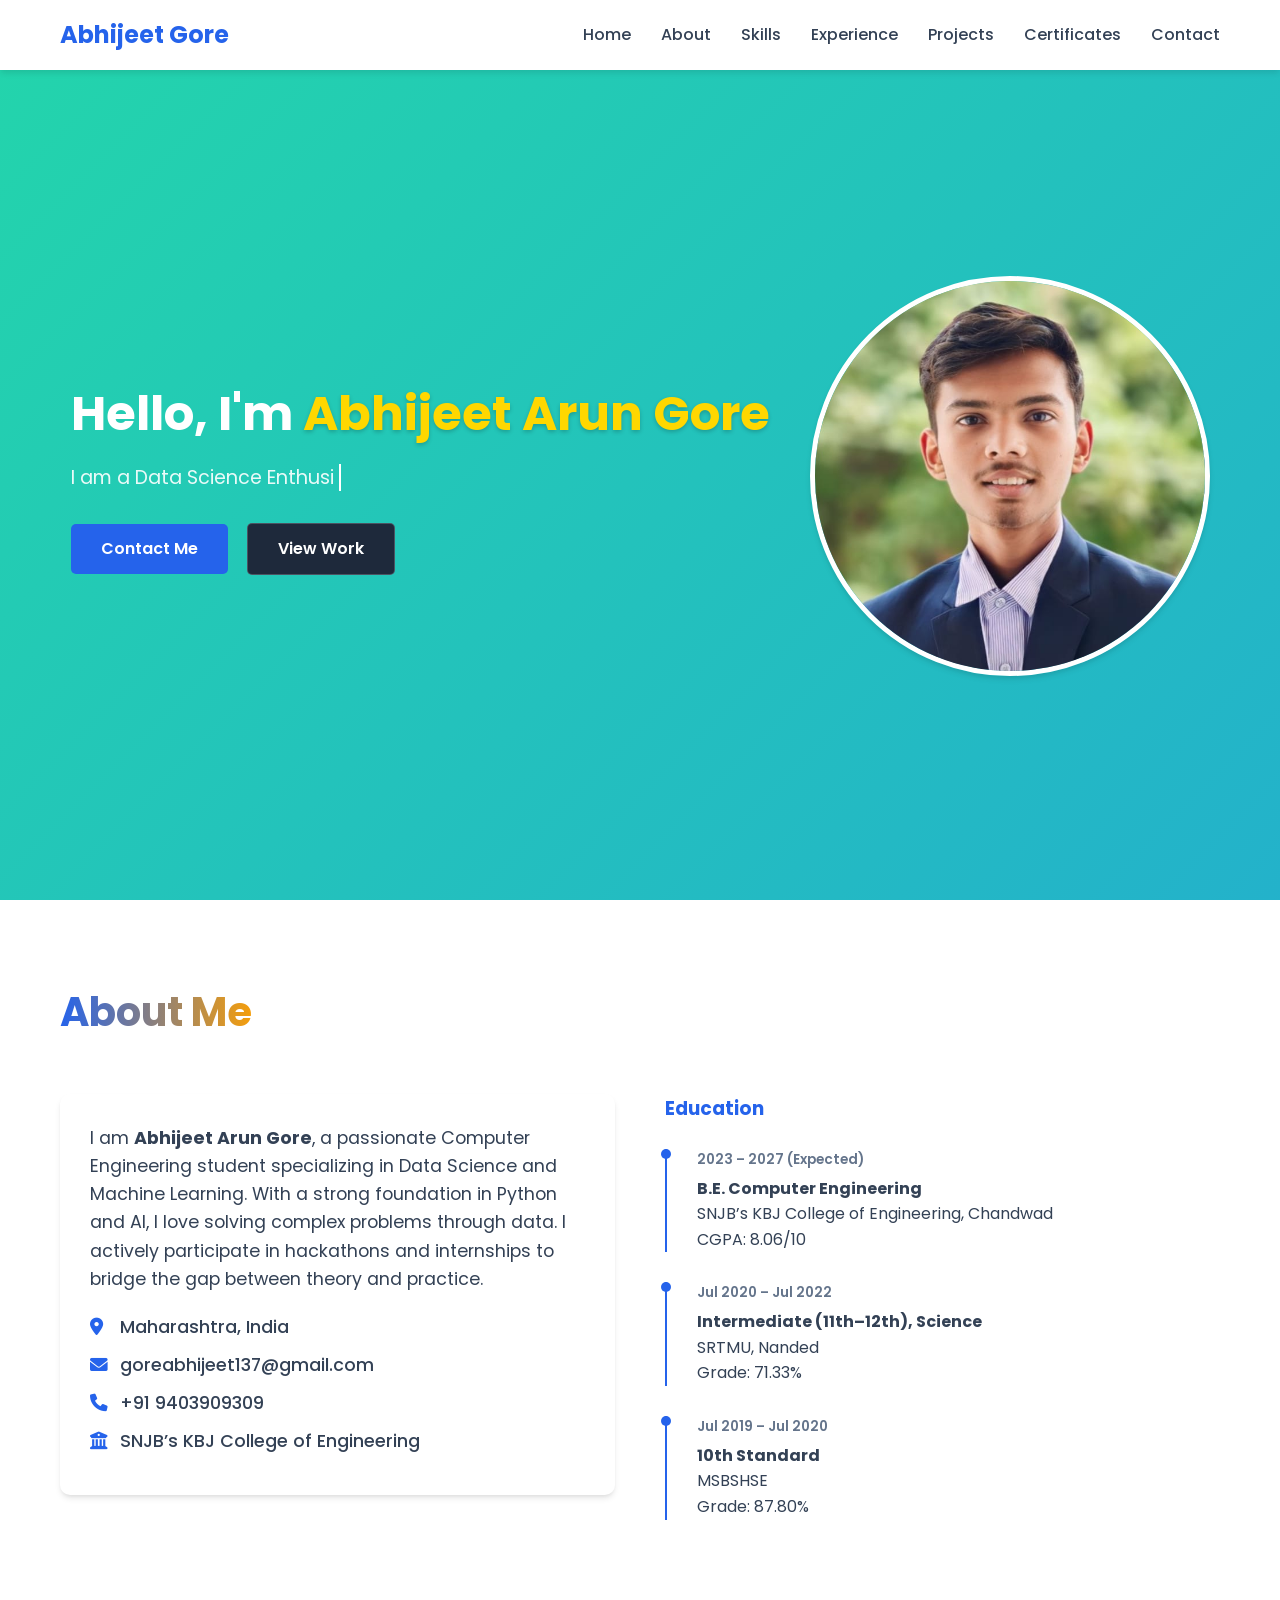
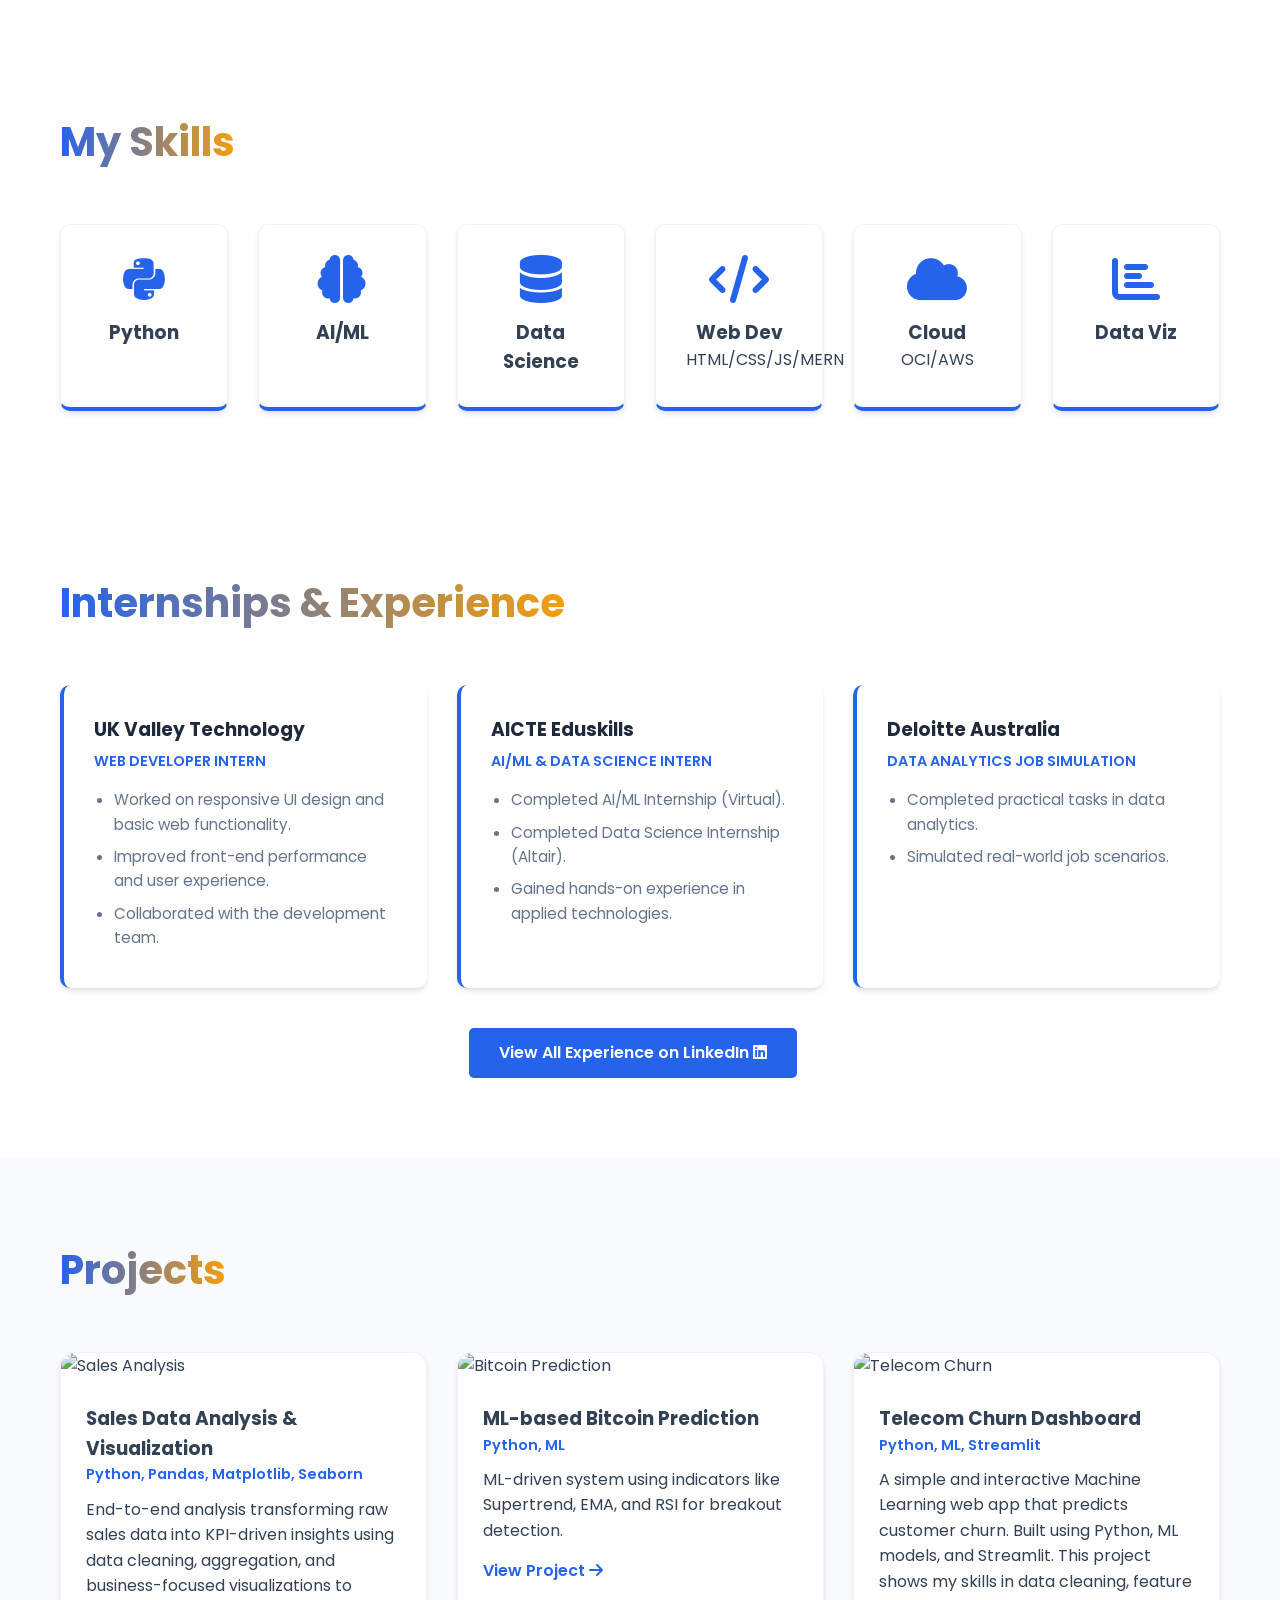
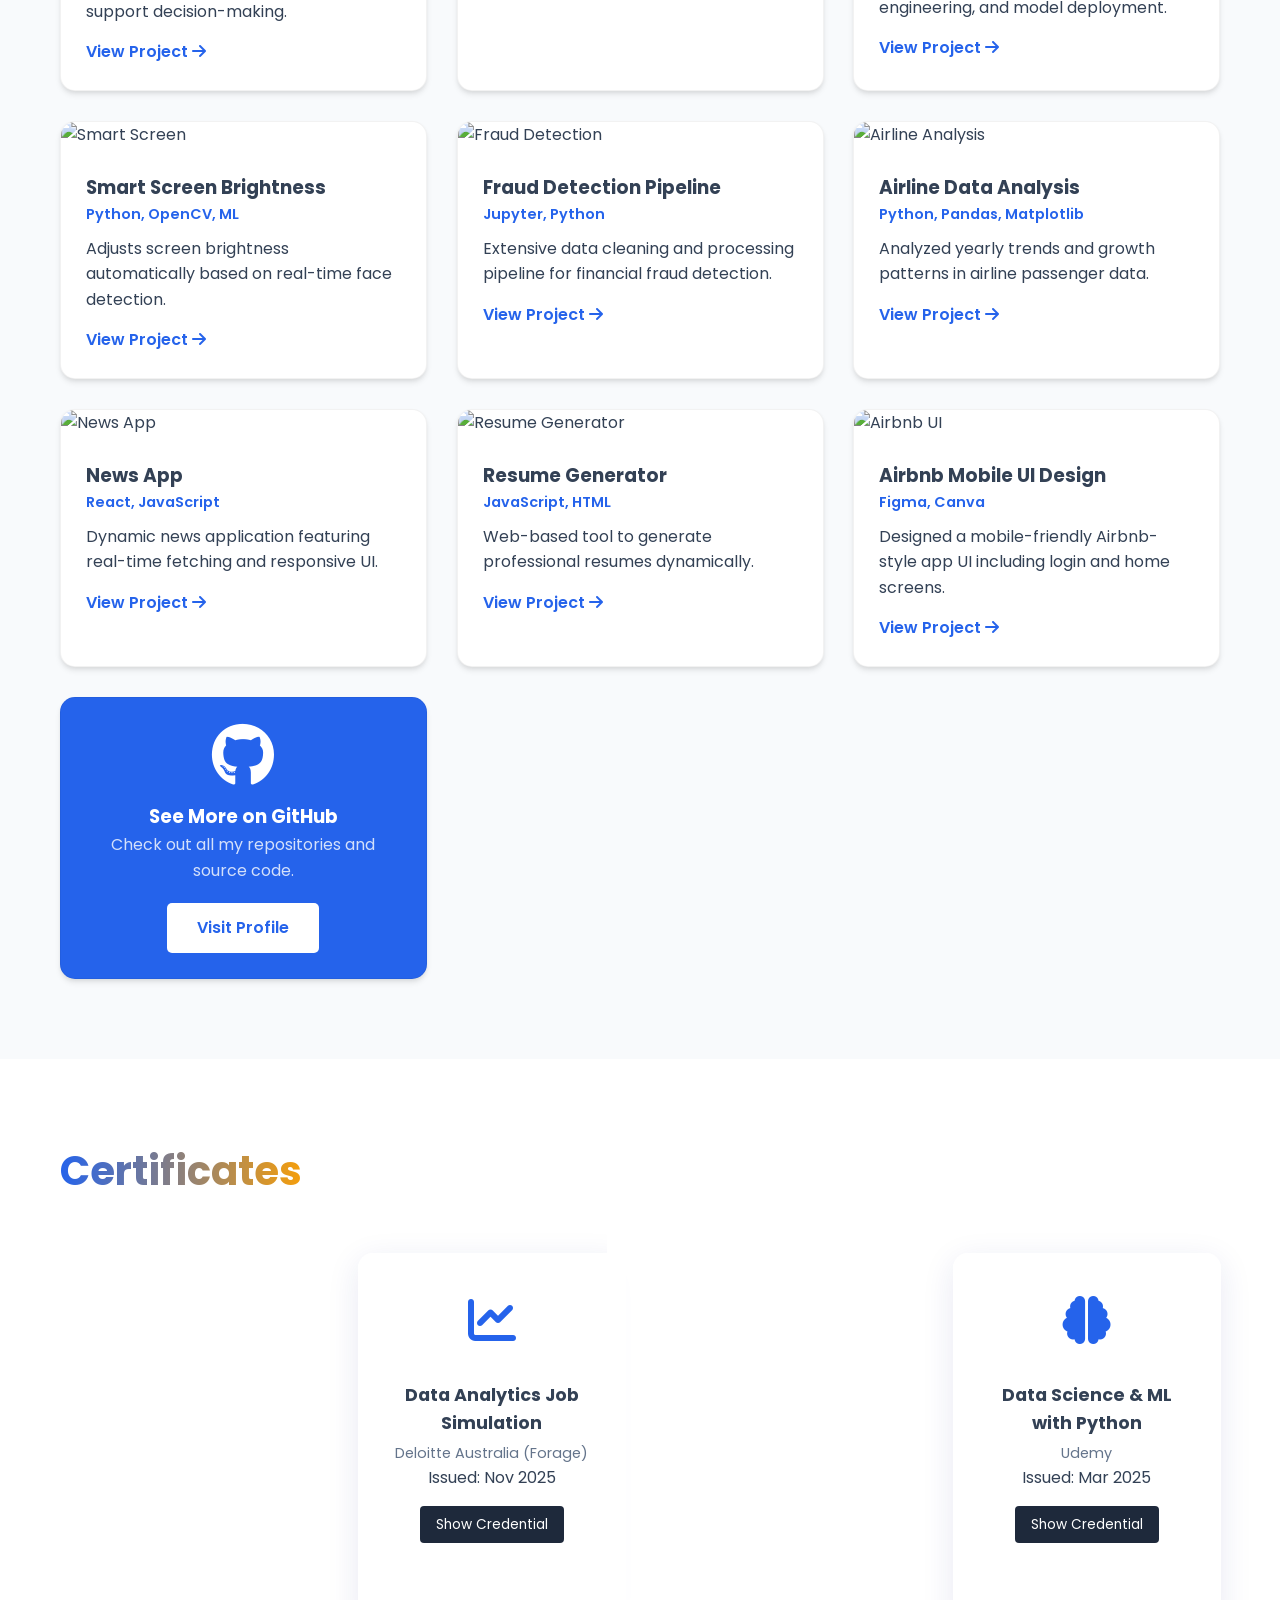
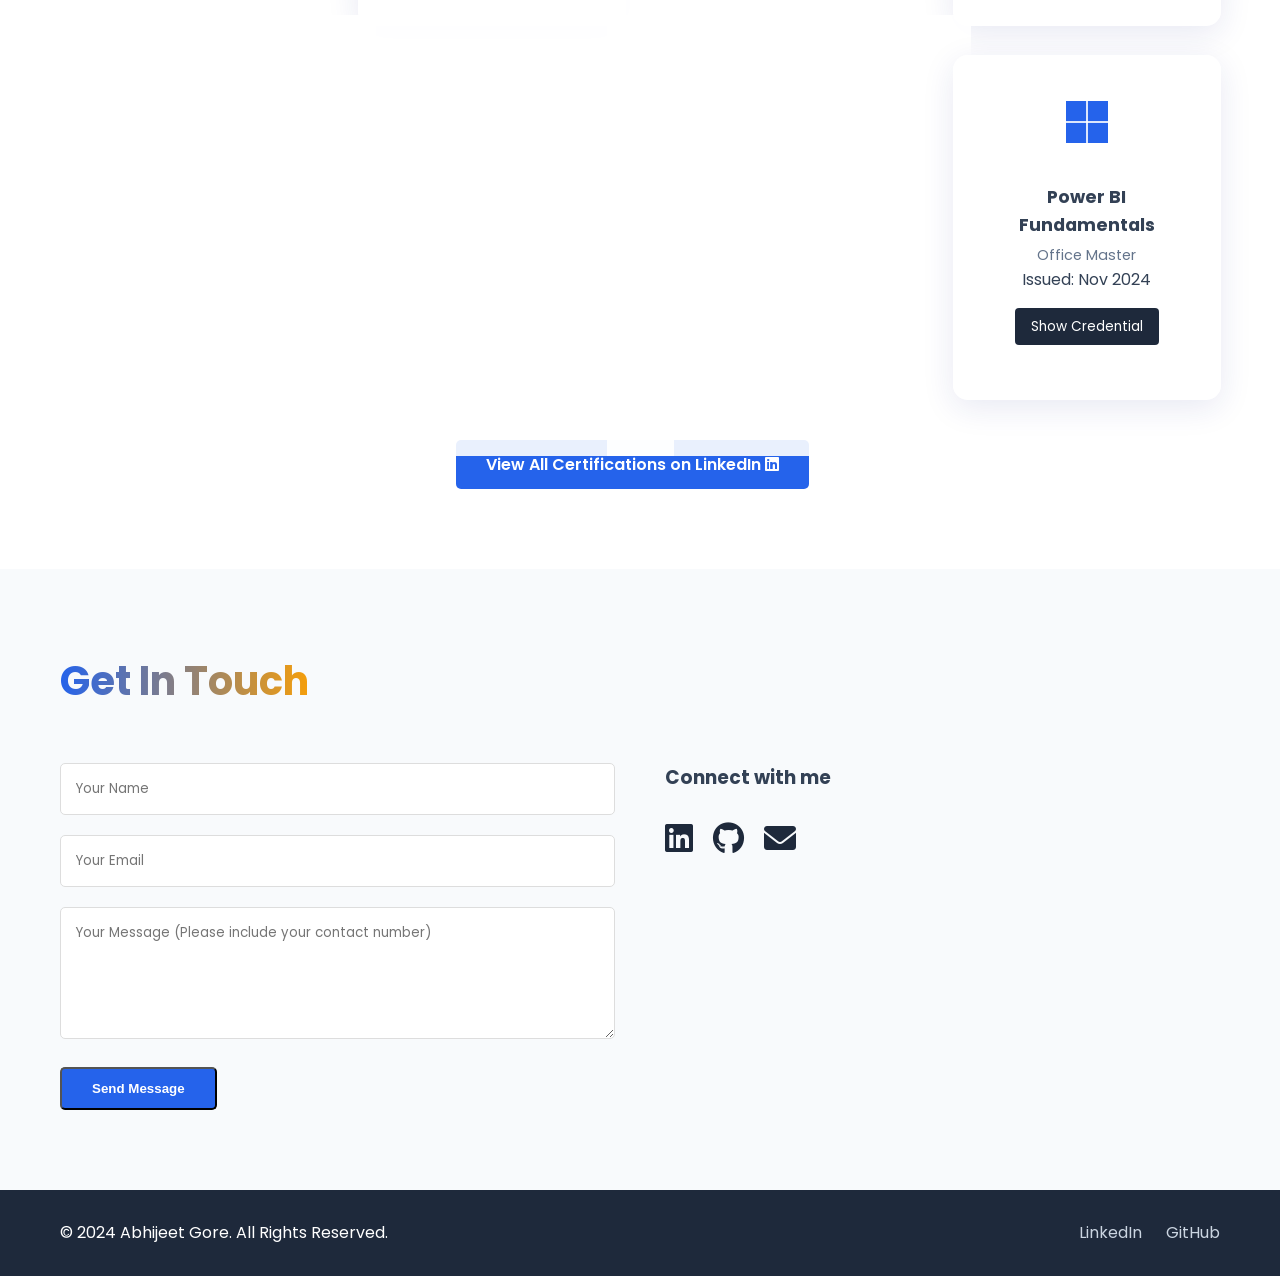
==== index.html @ 05eb63b2 "Deploy portfolio to root domain" ====
<!DOCTYPE html>
<html lang="en">
<head>
    <meta charset="UTF-8">
    <meta name="viewport" content="width=device-width, initial-scale=1.0">
    <title>Abhijeet Gore - Portfolio</title>
    <link rel="stylesheet" href="style.css">
    <link rel="stylesheet" href="responsive.css">
    <link href="https://fonts.googleapis.com/css2?family=Poppins:wght@300;400;600;700&display=swap" rel="stylesheet">
    <link rel="stylesheet" href="https://cdnjs.cloudflare.com/ajax/libs/font-awesome/6.0.0/css/all.min.css">
    <link href="https://unpkg.com/aos@2.3.1/dist/aos.css" rel="stylesheet">
    <style>
        /* Mobile Responsiveness */
        @media screen and (max-width: 768px) {
            .nav-links {
                position: absolute;
                right: 0;
                height: 100vh;
                top: 0;
                background-color: #fff;
                display: flex;
                flex-direction: column;
                align-items: center;
                justify-content: center;
                width: 60%;
                transform: translateX(100%);
                transition: transform 0.3s ease-in-out;
                box-shadow: -2px 0 5px rgba(0,0,0,0.1);
                z-index: 1000;
            }
            
            .nav-links.active {
                transform: translateX(0%);
            }

            .nav-links li {
                margin: 20px 0;
            }

            .hamburger {
                display: block !important;
                z-index: 1001;
                cursor: pointer;
                font-size: 1.5rem;
            }

            .hero-container {
                flex-direction: column-reverse;
                text-align: center;
                padding-top: 80px;
            }

            .hero-image {
                width: 100%;
                margin-bottom: 30px;
                display: flex;
                justify-content: center;
            }
            
            .hero-image img {
                max-width: 80%;
                height: auto;
            }

            .about-content, .contact-content {
                flex-direction: column;
            }

            .about-text, .education-timeline {
                width: 100%;
                margin-bottom: 30px;
            }

            .skills-grid, .projects-grid, .certificates-grid, .experience-grid {
                grid-template-columns: 1fr;
            }
        }
    </style>
</head>
<body>
    <!-- Navbar -->
    <header id="header">
        <div class="container nav-container">
            <a href="#" class="logo">Abhijeet Gore</a>
            <nav>
                <ul class="nav-links">
                    <li><a href="#home">Home</a></li>
                    <li><a href="#about">About</a></li>
                    <li><a href="#skills">Skills</a></li>
                    <li><a href="#experience">Experience</a></li>
                    <li><a href="#projects">Projects</a></li>
                    <li><a href="#certificates">Certificates</a></li>
                    <li><a href="#contact">Contact</a></li>
                </ul>
                <div class="hamburger">
                    <i class="fas fa-bars"></i>
                </div>
            </nav>
        </div>
    </header>

    <!-- Hero Section -->
    <section id="home" class="hero">
        <div class="container hero-container">
            <div class="hero-content">
                <h1>Hello, I'm <span class="highlight">Abhijeet Arun Gore</span></h1>
                <p class="tagline">I am a <span class="typewriter"></span></p>
                <div class="cta-buttons">
                    <a href="#contact" class="btn btn-primary">Contact Me</a>
                    <a href="#projects" class="btn btn-secondary">View Work</a>
                </div>
            </div>
            <div class="hero-image">
                <img src="images/perf.jpg" alt="Abhijeet Gore" onerror="this.src='https://via.placeholder.com/400'">
            </div>
        </div>
    </section>

    <!-- About Section -->
    <section id="about" class="section" data-aos="fade-up">
        <div class="container">
            <h2 class="section-title">About Me</h2>
            <div class="about-content">
                <div class="about-text">
                    <p>I am <strong>Abhijeet Arun Gore</strong>, a passionate Computer Engineering student specializing in Data Science and Machine Learning. With a strong foundation in Python and AI, I love solving complex problems through data. I actively participate in hackathons and internships to bridge the gap between theory and practice.</p>
                    <ul class="about-details">
                        <li><i class="fas fa-map-marker-alt" style="color: var(--primary-color); width: 25px;"></i> Maharashtra, India</li>
                        <li><i class="fas fa-envelope" style="color: var(--primary-color); width: 25px;"></i> goreabhijeet137@gmail.com</li>
                        <li><i class="fas fa-phone" style="color: var(--primary-color); width: 25px;"></i> +91 9403909309</li>
                        <li><i class="fas fa-university" style="color: var(--primary-color); width: 25px;"></i> SNJB’s KBJ College of Engineering</li>
                    </ul>
                </div>
                <div class="education-timeline">
                    <h3>Education</h3>
                    <div class="timeline-item">
                        <span class="timeline-dot"></span>
                        <span class="timeline-date">2023 – 2027 (Expected)</span>
                        <h4>B.E. Computer Engineering</h4>
                        <p>SNJB’s KBJ College of Engineering, Chandwad</p>
                        <p>CGPA: 8.06/10</p>
                    </div>
                    <div class="timeline-item">
                        <span class="timeline-dot"></span>
                        <span class="timeline-date">Jul 2020 – Jul 2022</span>
                        <h4>Intermediate (11th–12th), Science</h4>
                        <p>SRTMU, Nanded</p>
                        <p>Grade: 71.33%</p>
                    </div>
                    <div class="timeline-item">
                        <span class="timeline-dot"></span>
                        <span class="timeline-date">Jul 2019 – Jul 2020</span>
                        <h4>10th Standard</h4>
                        <p>MSBSHSE</p>
                        <p>Grade: 87.80%</p>
                    </div>
                </div>
            </div>
        </div>
    </section>

    <!-- Skills Section -->
    <section id="skills" class="section" data-aos="fade-up">
        <div class="container">
            <h2 class="section-title">My Skills</h2>
            <div class="skills-grid">
                <div class="skill-card">
                    <i class="fab fa-python"></i>
                    <h3>Python</h3>
                </div>
                <div class="skill-card">
                    <i class="fas fa-brain"></i>
                    <h3>AI/ML</h3>
                </div>
                <div class="skill-card">
                    <i class="fas fa-database"></i>
                    <h3>Data Science</h3>
                </div>
                <div class="skill-card">
                    <i class="fas fa-code"></i>
                    <h3>Web Dev</h3>
                    <p>HTML/CSS/JS/MERN</p>
                </div>
                <div class="skill-card">
                    <i class="fas fa-cloud"></i>
                    <h3>Cloud</h3>
                    <p>OCI/AWS</p>
                </div>
                <div class="skill-card">
                    <i class="fas fa-chart-bar"></i>
                    <h3>Data Viz</h3>
                </div>
            </div>
        </div>
    </section>

    <!-- Experience Section -->
    <section id="experience" class="section" data-aos="fade-up">
        <div class="container">
            <h2 class="section-title">Internships & Experience</h2>
            <div class="experience-grid">
                <div class="experience-card">
                    <h3>UK Valley Technology</h3>
                    <span class="role">Web Developer Intern</span>
                    <ul>
                        <li>Worked on responsive UI design and basic web functionality.</li>
                        <li>Improved front-end performance and user experience.</li>
                        <li>Collaborated with the development team.</li>
                    </ul>
                </div>
                <div class="experience-card">
                    <h3>AICTE Eduskills</h3>
                    <span class="role">AI/ML & Data Science Intern</span>
                    <ul>
                        <li>Completed AI/ML Internship (Virtual).</li>
                        <li>Completed Data Science Internship (Altair).</li>
                        <li>Gained hands-on experience in applied technologies.</li>
                    </ul>
                </div>
                
                <div class="experience-card">
                    <h3>Deloitte Australia</h3>
                    <span class="role">Data Analytics Job Simulation</span>
                    <ul>
                        <li>Completed practical tasks in data analytics.</li>
                        <li>Simulated real-world job scenarios.</li>
                    </ul>
                </div>
            </div>
            <div style="text-align: center; margin-top: 40px;">
                <a href="https://www.linkedin.com/in/abhijeet-gore-972225282/details/experience/" target="_blank" class="btn btn-primary">
                    View All Experience on LinkedIn <i class="fab fa-linkedin"></i>
                </a>
            </div>
        </div>
    </section>

    <!-- Projects Section -->
    <section id="projects" class="section bg-light" data-aos="fade-up">
        <div class="container">
            <h2 class="section-title">Projects</h2>
            <div class="projects-grid">
                <div class="project-card js-tilt">
                    <div class="card-image">
                        <img src="https://images.unsplash.com/photo-1460925895917-afdab827c52f?auto=format&fit=crop&w=600&q=80" alt="Sales Analysis">
                    </div>
                    <div class="card-content">
                        <h3>Sales Data Analysis & Visualization</h3>
                        <p class="tech-stack">Python, Pandas, Matplotlib, Seaborn</p>
                        <p>End-to-end analysis transforming raw sales data into KPI-driven insights using data cleaning, aggregation, and business-focused visualizations to support decision-making.</p>
                        <a href="https://github.com/AbhijeetArunGore/Sales_Data_Analysis_and_Visualization-Pandas-Matplotlib-Seaborn" target="_blank" class="btn-link">View Project <i class="fas fa-arrow-right"></i></a>
                    </div>
                </div>
                <div class="project-card js-tilt">
                    <div class="card-image">
                        <img src="https://images.unsplash.com/photo-1518546305927-5a555bb7020d?auto=format&fit=crop&w=600&q=80" alt="Bitcoin Prediction">
                    </div>
                    <div class="card-content">
                        <h3>ML-based Bitcoin Prediction</h3>
                        <p class="tech-stack">Python, ML</p>
                        <p>ML-driven system using indicators like Supertrend, EMA, and RSI for breakout detection.</p>
                        <a href="https://github.com/AbhijeetArunGore" target="_blank" class="btn-link">View Project <i class="fas fa-arrow-right"></i></a>
                    </div>
                </div>
                <div class="project-card js-tilt">
                    <div class="card-image">
                        <img src="https://images.unsplash.com/photo-1551288049-bebda4e38f71?auto=format&fit=crop&w=600&q=80" alt="Telecom Churn">
                    </div>
                    <div class="card-content">
                        <h3>Telecom Churn Dashboard</h3>
                        <p class="tech-stack">Python, ML, Streamlit</p>
                        <p>A simple and interactive Machine Learning web app that predicts customer churn. Built using Python, ML models, and Streamlit. This project shows my skills in data cleaning, feature engineering, and model deployment.</p>
                        <a href="https://github.com/AbhijeetArunGore" target="_blank" class="btn-link">View Project <i class="fas fa-arrow-right"></i></a>
                    </div>
                </div>
                <div class="project-card js-tilt">
                    <div class="card-image">
                        <img src="https://images.unsplash.com/photo-1550751827-4bd374c3f58b?auto=format&fit=crop&w=600&q=80" alt="Smart Screen">
                    </div>
                    <div class="card-content">
                        <h3>Smart Screen Brightness</h3>
                        <p class="tech-stack">Python, OpenCV, ML</p>
                        <p>Adjusts screen brightness automatically based on real-time face detection.</p>
                        <a href="https://github.com/AbhijeetArunGore" target="_blank" class="btn-link">View Project <i class="fas fa-arrow-right"></i></a>
                    </div>
                </div>
                <div class="project-card js-tilt">
                    <div class="card-image">
                        <img src="https://images.unsplash.com/photo-1563986768609-322da13575f3?auto=format&fit=crop&w=600&q=80" alt="Fraud Detection">
                    </div>
                    <div class="card-content">
                        <h3>Fraud Detection Pipeline</h3>
                        <p class="tech-stack">Jupyter, Python</p>
                        <p>Extensive data cleaning and processing pipeline for financial fraud detection.</p>
                        <a href="https://github.com/AbhijeetArunGore" target="_blank" class="btn-link">View Project <i class="fas fa-arrow-right"></i></a>
                    </div>
                </div>
                <div class="project-card js-tilt">
                    <div class="card-image">
                        <img src="https://images.unsplash.com/photo-1436491865332-7a61a109cc05?auto=format&fit=crop&w=600&q=80" alt="Airline Analysis">
                    </div>
                    <div class="card-content">
                        <h3>Airline Data Analysis</h3>
                        <p class="tech-stack">Python, Pandas, Matplotlib</p>
                        <p>Analyzed yearly trends and growth patterns in airline passenger data.</p>
                        <a href="https://github.com/AbhijeetArunGore" target="_blank" class="btn-link">View Project <i class="fas fa-arrow-right"></i></a>
                    </div>
                </div>
                <div class="project-card js-tilt">
                    <div class="card-image">
                        <img src="https://images.unsplash.com/photo-1504711434969-e33886168f5c?auto=format&fit=crop&w=600&q=80" alt="News App">
                    </div>
                    <div class="card-content">
                        <h3>News App</h3>
                        <p class="tech-stack">React, JavaScript</p>
                        <p>Dynamic news application featuring real-time fetching and responsive UI.</p>
                        <a href="https://github.com/AbhijeetArunGore" target="_blank" class="btn-link">View Project <i class="fas fa-arrow-right"></i></a>
                    </div>
                </div>
                <div class="project-card js-tilt">
                    <div class="card-image">
                        <img src="https://images.unsplash.com/photo-1586281380349-632531db7ed4?auto=format&fit=crop&w=600&q=80" alt="Resume Generator">
                    </div>
                    <div class="card-content">
                        <h3>Resume Generator</h3>
                        <p class="tech-stack">JavaScript, HTML</p>
                        <p>Web-based tool to generate professional resumes dynamically.</p>
                        <a href="https://github.com/AbhijeetArunGore" target="_blank" class="btn-link">View Project <i class="fas fa-arrow-right"></i></a>
                    </div>
                </div>
                <div class="project-card js-tilt">
                    <div class="card-image">
                        <img src="https://images.unsplash.com/photo-1501183638710-841dd1904471?auto=format&fit=crop&w=600&q=80" alt="Airbnb UI">
                    </div>
                    <div class="card-content">
                        <h3>Airbnb Mobile UI Design</h3>
                        <p class="tech-stack">Figma, Canva</p>
                        <p>Designed a mobile-friendly Airbnb-style app UI including login and home screens.</p>
                        <a href="https://github.com/AbhijeetArunGore" target="_blank" class="btn-link">View Project <i class="fas fa-arrow-right"></i></a>
                    </div>
                </div>
                <!-- See More Card -->
                <div class="project-card js-tilt" style="display: flex; align-items: center; justify-content: center; background: var(--primary-color); color: white;">
                    <div class="card-content" style="text-align: center;">
                        <i class="fab fa-github" style="font-size: 4rem; margin-bottom: 15px; color: white;"></i>
                        <h3 style="color: white;">See More on GitHub</h3>
                        <p style="color: rgba(255,255,255,0.8); margin-bottom: 20px;">Check out all my repositories and source code.</p>
                        <a href="https://github.com/AbhijeetArunGore" target="_blank" class="btn btn-secondary" style="background: white; color: var(--primary-color); border: none;">Visit Profile</a>
                    </div>
                </div>
            </div>
        </div>
    </section>

    <!-- Certificates Section -->
    <section id="certificates" class="section" data-aos="fade-up">
        <div class="container">
            <h2 class="section-title">Certificates</h2>
            <div class="certificates-grid">
                <div class="cert-card js-tilt">
                    <div class="cert-icon"><i class="fab fa-aws"></i></div>
                    <div class="cert-info">
                        <h3>AWS Educate Introduction to Generative AI</h3>
                        <p class="issuer">AWS Educate - Training Badge</p>
                        <p class="date">Issued: Jan 2026</p>
                        <a href="https://www.credly.com/badges/b04e3e68-6289-494d-af39-f1f258ebe639" target="_blank" class="btn-sm">Show Credential</a>
                    </div>
                </div>
                <div class="cert-card js-tilt">
                    <div class="cert-icon"><i class="fas fa-chart-line"></i></div>
                    <div class="cert-info">
                        <h3>Data Analytics Job Simulation</h3>
                        <p class="issuer">Deloitte Australia (Forage)</p>
                        <p class="date">Issued: Nov 2025</p>
                        <a href="https://www.linkedin.com/in/abhijeet-gore-972225282/details/certifications/" target="_blank" class="btn-sm">Show Credential</a>
                    </div>
                </div>
                <div class="cert-card js-tilt">
                    <div class="cert-icon"><i class="fab fa-aws"></i></div>
                    <div class="cert-info">
                        <h3>AWS Academy Graduate</h3>
                        <p class="issuer">Machine Learning Foundations</p>
                        <p class="date">Issued: Sep 2025</p>
                        <a href="https://www.linkedin.com/in/abhijeet-gore-972225282/details/certifications/" target="_blank" class="btn-sm">Show Credential</a>
                    </div>
                </div>
                <div class="cert-card js-tilt">
                    <div class="cert-icon"><i class="fas fa-brain"></i></div>
                    <div class="cert-info">
                        <h3>Data Science & ML with Python</h3>
                        <p class="issuer">Udemy</p>
                        <p class="date">Issued: Mar 2025</p>
                        <a href="https://www.linkedin.com/in/abhijeet-gore-972225282/details/certifications/" target="_blank" class="btn-sm">Show Credential</a>
                    </div>
                </div>
                <div class="cert-card js-tilt">
                    <div class="cert-icon"><i class="fas fa-code"></i></div>
                    <div class="cert-info">
                        <h3>Data Analysis with Python</h3>
                        <p class="issuer">Scaler</p>
                        <p class="date">Issued: Feb 2025</p>
                        <a href="https://www.linkedin.com/in/abhijeet-gore-972225282/details/certifications/" target="_blank" class="btn-sm">Show Credential</a>
                    </div>
                </div>
                <div class="cert-card js-tilt">
                    <div class="cert-icon"><i class="fas fa-chart-pie"></i></div>
                    <div class="cert-info">
                        <h3>Data Visualization Job Simulation</h3>
                        <p class="issuer">Tata Group (Forage)</p>
                        <p class="date">Issued: Feb 2025</p>
                        <a href="https://www.linkedin.com/in/abhijeet-gore-972225282/details/certifications/" target="_blank" class="btn-sm">Show Credential</a>
                    </div>
                </div>
                <div class="cert-card js-tilt">
                    <div class="cert-icon"><i class="fas fa-database"></i></div>
                    <div class="cert-info">
                        <h3>Foundations: Data, Data, Everywhere</h3>
                        <p class="issuer">United Latino Students Association</p>
                        <p class="date">Issued: Nov 2024</p>
                        <a href="https://www.linkedin.com/in/abhijeet-gore-972225282/details/certifications/" target="_blank" class="btn-sm">Show Credential</a>
                    </div>
                </div>
                <div class="cert-card js-tilt">
                    <div class="cert-icon"><i class="fab fa-microsoft"></i></div>
                    <div class="cert-info">
                        <h3>Power BI Fundamentals</h3>
                        <p class="issuer">Office Master</p>
                        <p class="date">Issued: Nov 2024</p>
                        <a href="https://www.linkedin.com/in/abhijeet-gore-972225282/details/certifications/" target="_blank" class="btn-sm">Show Credential</a>
                    </div>
                </div>
            </div>
            <div style="text-align: center; margin-top: 40px;">
                <a href="https://www.linkedin.com/in/abhijeet-gore-972225282/details/certifications/" target="_blank" class="btn btn-primary">
                    View All Certifications on LinkedIn <i class="fab fa-linkedin"></i>
                </a>
            </div>
        </div>
    </section>

    <!-- Contact Section -->
    <section id="contact" class="section bg-light" data-aos="fade-up">
        <div class="container">
            <h2 class="section-title">Get In Touch</h2>
            <div class="contact-content">
                <form class="contact-form" action="https://formsubmit.co/goreabhijeet137@gmail.com" method="POST">
                    <!-- Hidden inputs for FormSubmit configuration -->
                    <input type="hidden" name="_captcha" value="false">
                    <input type="hidden" name="_subject" value="New Contact Form Submission from Portfolio">
                    <input type="hidden" name="_template" value="table">
                    <div class="form-group">
                        <input type="text" name="name" placeholder="Your Name" required>
                    </div>
                    <div class="form-group">
                        <input type="email" name="email" placeholder="Your Email" required>
                    </div>
                    <div class="form-group">
                        <textarea name="message" placeholder="Your Message (Please include your contact number)" rows="5" required></textarea>
                    </div>
                    <button type="submit" class="btn btn-primary">Send Message</button>
                </form>
                <div class="social-links">
                    <h3>Connect with me</h3>
                    <div class="social-icons">
                        <a href="https://www.linkedin.com/in/abhijeet-gore-972225282/" target="_blank"><i class="fab fa-linkedin"></i></a>
                        <a href="https://github.com/AbhijeetArunGore" target="_blank"><i class="fab fa-github"></i></a>
                        <a href="mailto:goreabhijeet137@gmail.com"><i class="fas fa-envelope"></i></a>
                    </div>
                </div>
            </div>
        </div>
    </section>

    <!-- Footer -->
    <footer>
        <div class="container footer-container">
            <p>&copy; 2024 Abhijeet Gore. All Rights Reserved.</p>
            <div class="footer-links">
                <a href="https://www.linkedin.com/in/abhijeet-gore-972225282/" target="_blank">LinkedIn</a>
                <a href="https://github.com/AbhijeetArunGore" target="_blank">GitHub</a>
            </div>
        </div>
    </footer>

    <script src="https://unpkg.com/aos@2.3.1/dist/aos.js"></script>
    <script>
        AOS.init({
            duration: 1000,
            once: true
        });
    </script>
    <script src="tilt.js"></script>
    <script src="main.js"></script>
</body>
</html>
---- style.css ----
:root {
    --primary-color: #2563eb;
    --secondary-color: #1e293b;
    --accent-color: #f59e0b;
    --bg-color: #ffffff;
    --bg-light: #f8fafc;
    --text-color: #334155;
    --text-light: #64748b;
    --white: #ffffff;
    --shadow: 0 4px 6px -1px rgba(0, 0, 0, 0.1), 0 2px 4px -1px rgba(0, 0, 0, 0.06);
    --glass: rgba(255, 255, 255, 0.7);
}

* {
    margin: 0;
    padding: 0;
    box-sizing: border-box;
}

html {
    scroll-behavior: smooth;
    scroll-padding-top: 80px;
}

body {
    font-family: 'Poppins', sans-serif;
    line-height: 1.6;
    color: var(--text-color);
    background-color: var(--bg-color);
}

a {
    text-decoration: none;
    color: inherit;
}

ul {
    list-style: none;
}

.container {
    max-width: 1200px;
    margin: 0 auto;
    padding: 0 20px;
}

/* Header */
header {
    background: var(--white);
    box-shadow: var(--shadow);
    position: fixed;
    width: 100%;
    top: 0;
    z-index: 1000;
    transition: all 0.3s ease;
}

.nav-container {
    display: flex;
    justify-content: space-between;
    align-items: center;
    height: 70px;
}

.logo {
    font-size: 1.5rem;
    font-weight: 700;
    color: var(--primary-color);
}

.nav-links {
    display: flex;
    gap: 30px;
}

.nav-links a {
    font-weight: 500;
    transition: color 0.3s;
}

.nav-links a:hover {
    color: var(--primary-color);
}

.hamburger {
    display: none;
    cursor: pointer;
    font-size: 1.5rem;
}

/* Hero Section */
.hero {
    padding-top: 120px;
    padding-bottom: 60px;
    min-height: 100vh;
    display: flex;
    align-items: center;
    background: linear-gradient(-45deg, #ee7752, #e73c7e, #23a6d5, #23d5ab);
    background-size: 400% 400%;
    animation: gradientBG 15s ease infinite;
    color: white;
}

@keyframes gradientBG {
    0% { background-position: 0% 50%; }
    50% { background-position: 100% 50%; }
    100% { background-position: 0% 50%; }
}

.hero-container {
    display: flex;
    align-items: center;
    justify-content: space-between;
    gap: 40px;
}

.hero-content h1 {
    font-size: 3rem;
    line-height: 1.2;
    margin-bottom: 20px;
}

.highlight {
    color: #ffd700; /* Gold color for better visibility on animated bg */
    text-shadow: 0 2px 4px rgba(0,0,0,0.2);
}

.tagline {
    font-size: 1.2rem;
    color: rgba(255, 255, 255, 0.9);
    margin-bottom: 30px;
}

/* Typewriter Cursor */
.typewriter {
    border-right: 2px solid white;
    padding-right: 5px;
    animation: blink 0.75s step-end infinite;
}

@keyframes blink {
    from, to { border-color: transparent }
    50% { border-color: white; }
}

/* Pulse Animation for CTA */
@keyframes pulse-glow {
    0% { box-shadow: 0 0 0 0 rgba(37, 99, 235, 0.7); }
    70% { box-shadow: 0 0 0 10px rgba(37, 99, 235, 0); }
    100% { box-shadow: 0 0 0 0 rgba(37, 99, 235, 0); }
}

.btn {
    display: inline-block;
    padding: 12px 30px;
    border-radius: 5px;
    font-weight: 600;
    transition: transform 0.3s, box-shadow 0.3s;
}

.btn:hover {
    transform: translateY(-2px);
    box-shadow: var(--shadow);
    filter: brightness(1.1);
}

.btn-primary {
    background: var(--primary-color);
    color: var(--white);
    margin-right: 15px;
    animation: pulse-glow 2s infinite;
}

.btn-secondary {
    background: var(--secondary-color);
    color: var(--white);
    border: 1px solid rgba(255,255,255,0.2);
}

@keyframes float {
    0% { transform: translateY(0px); }
    50% { transform: translateY(-15px); }
    100% { transform: translateY(0px); }
}

.hero-image img {
    width: 400px;
    height: 400px;
    border-radius: 50%;
    object-fit: cover;
    border: 5px solid var(--white);
    box-shadow: var(--shadow);
    animation: float 6s ease-in-out infinite;
}

/* Sections General */
.section {
    padding: 80px 0;
}

.bg-light {
    background-color: var(--bg-light);
}

.section-title {
    text-align: center;
    font-size: 2.5rem;
    margin-bottom: 50px;
    background: linear-gradient(to right, var(--primary-color), var(--accent-color));
    -webkit-background-clip: text;
    -webkit-text-fill-color: transparent;
    display: inline-block;
}

/* Skills */
.skills-grid {
    display: grid;
    grid-template-columns: repeat(auto-fit, minmax(150px, 1fr));
    gap: 30px;
    text-align: center;
}

.skill-card {
    background: var(--white);
    padding: 30px;
    border-radius: 10px;
    box-shadow: var(--shadow);
    transition: transform 0.3s;
    border: 1px solid rgba(0,0,0,0.05);
    border-bottom: 4px solid var(--primary-color);
}

.skill-card:hover {
    transform: translateY(-10px);
    box-shadow: 0 10px 20px rgba(0,0,0,0.1);
    border-color: var(--accent-color);
}

.skill-card i {
    font-size: 3rem;
    color: var(--primary-color);
    margin-bottom: 15px;
}

/* Projects */
.projects-grid {
    display: grid;
    grid-template-columns: repeat(auto-fit, minmax(300px, 1fr));
    gap: 30px;
}

.project-card {
    background: var(--white);
    border-radius: 15px;
    overflow: hidden;
    box-shadow: var(--shadow);
    transform-style: preserve-3d;
    transform: perspective(1000px);
    transition: transform 0.1s;
    border: 1px solid rgba(0,0,0,0.05);
}

.project-card:hover {
    box-shadow: 0 15px 30px rgba(0,0,0,0.15);
    border-color: var(--accent-color);
}

.card-image img {
    width: 100%;
    height: 200px;
    object-fit: cover;
}

.card-content {
    padding: 25px;
}

.tech-stack {
    color: var(--primary-color);
    font-size: 0.9rem;
    font-weight: 600;
    margin-bottom: 10px;
}

.btn-link {
    display: inline-block;
    margin-top: 15px;
    color: var(--primary-color);
    font-weight: 600;
}

/* Certificates */
.certificates-grid {
    display: grid;
    grid-template-columns: repeat(auto-fit, minmax(250px, 1fr));
    gap: 30px;
}

.cert-card {
    background: rgba(255, 255, 255, 0.9);
    backdrop-filter: blur(5px);
    padding: 30px;
    border-radius: 15px;
    box-shadow: 0 8px 32px 0 rgba(31, 38, 135, 0.1);
    border: 1px solid rgba(255, 255, 255, 0.5);
    text-align: center;
    transform-style: preserve-3d;
    transform: perspective(1000px);
}

.cert-icon {
    font-size: 3rem;
    color: var(--primary-color);
    margin-bottom: 20px;
}

.cert-card:hover {
    border-color: var(--primary-color);
    transform: translateY(-5px);
    box-shadow: 0 10px 25px rgba(37, 99, 235, 0.15);
}

.cert-info h3 {
    font-size: 1.1rem;
    margin-bottom: 5px;
}

.cert-info .issuer {
    color: var(--text-light);
    font-size: 0.9rem;
}

.btn-sm {
    display: inline-block;
    margin-top: 15px;
    padding: 8px 16px;
    background: var(--secondary-color);
    color: var(--white);
    border-radius: 4px;
    font-size: 0.85rem;
    transition: background 0.3s;
}

.btn-sm:hover {
    background: var(--primary-color);
}

/* Contact */
.contact-content {
    display: grid;
    grid-template-columns: 1fr 1fr;
    gap: 50px;
}

.form-group {
    margin-bottom: 20px;
}

.form-group input, .form-group textarea {
    width: 100%;
    padding: 15px;
    border: 1px solid #ddd;
    border-radius: 5px;
    font-family: inherit;
}

.social-icons {
    display: flex;
    gap: 20px;
    margin-top: 20px;
}

.social-icons a {
    font-size: 2rem;
    color: var(--secondary-color);
    transition: color 0.3s;
}

.social-icons a:hover {
    color: var(--primary-color);
}

/* Footer */
footer {
    background: var(--secondary-color);
    color: var(--white);
    padding: 30px 0;
}

.footer-container {
    display: flex;
    justify-content: space-between;
    align-items: center;
}

.footer-links a {
    margin-left: 20px;
    color: #cbd5e1;
}

.footer-links a:hover {
    color: var(--white);
}

/* Timeline & Date Styles */
.timeline-date {
    font-size: 0.85rem;
    color: var(--text-light);
    font-weight: 600;
    display: block;
    margin-bottom: 5px;
}

/* About & Timeline Styles */
.about-content {
    display: grid;
    grid-template-columns: 1fr 1fr;
    gap: 50px;
    align-items: start;
}

.about-text {
    font-size: 1.1rem;
    color: var(--text-color);
    background: var(--white);
    padding: 30px;
    border-radius: 10px;
    box-shadow: var(--shadow);
}

.education-timeline h3 {
    margin-bottom: 25px;
    color: var(--primary-color);
}

.timeline-item {
    position: relative;
    padding-left: 30px;
    margin-bottom: 30px;
    border-left: 2px solid var(--primary-color);
}

.timeline-dot {
    position: absolute;
    left: -6px;
    top: 0;
    width: 10px;
    height: 10px;
    background: var(--primary-color);
    border-radius: 50%;
}

.timeline-date {
    font-size: 0.85rem;
    color: var(--text-light);
    font-weight: 600;
    display: block;
    margin-bottom: 5px;
}

/* Experience Section */
.experience-grid {
    display: grid;
    grid-template-columns: repeat(auto-fit, minmax(300px, 1fr));
    gap: 30px;
}

.experience-card {
    background: var(--white);
    padding: 30px;
    border-radius: 10px;
    box-shadow: var(--shadow);
    border-left: 4px solid var(--primary-color);
    transition: transform 0.3s;
}

.experience-card:hover {
    transform: translateY(-5px);
    box-shadow: 0 10px 25px rgba(0,0,0,0.1);
}

.experience-card h3 {
    color: var(--secondary-color);
    margin-bottom: 5px;
}

.experience-card .role {
    color: var(--primary-color);
    font-weight: 600;
    font-size: 0.9rem;
    margin-bottom: 15px;
    display: block;
    text-transform: uppercase;
}

.experience-card ul {
    list-style: disc;
    margin-left: 20px;
}

.experience-card ul li {
    margin-bottom: 8px;
    font-size: 0.95rem;
    color: var(--text-light);
}

/* About Details List */
.about-details {
    margin-top: 20px;
    list-style: none;
}

.about-details li {
    margin-bottom: 10px;
    font-weight: 500;
    color: var(--text-color);
}
---- responsive.css ----
@media (max-width: 768px) {
    .nav-links {
        display: none;
        position: absolute;
        top: 70px;
        left: 0;
        width: 100%;
        background: white;
        flex-direction: column;
        padding: 20px;
        box-shadow: 0 4px 6px rgba(0,0,0,0.1);
        text-align: center;
    }

    .nav-links.active {
        display: flex;
    }

    .hamburger {
        display: block;
    }

    .hero-container {
        flex-direction: column-reverse;
        text-align: center;
    }

    .hero-image img {
        width: 250px;
        height: 250px;
    }

    .hero-content h1 {
        font-size: 2rem;
    }

    .contact-content {
        grid-template-columns: 1fr;
    }

    .footer-container {
        flex-direction: column;
        gap: 15px;
        text-align: center;
    }
    
    .footer-links a {
        margin: 0 10px;
    }

    .about-content {
        padding: 20px;
    }
}
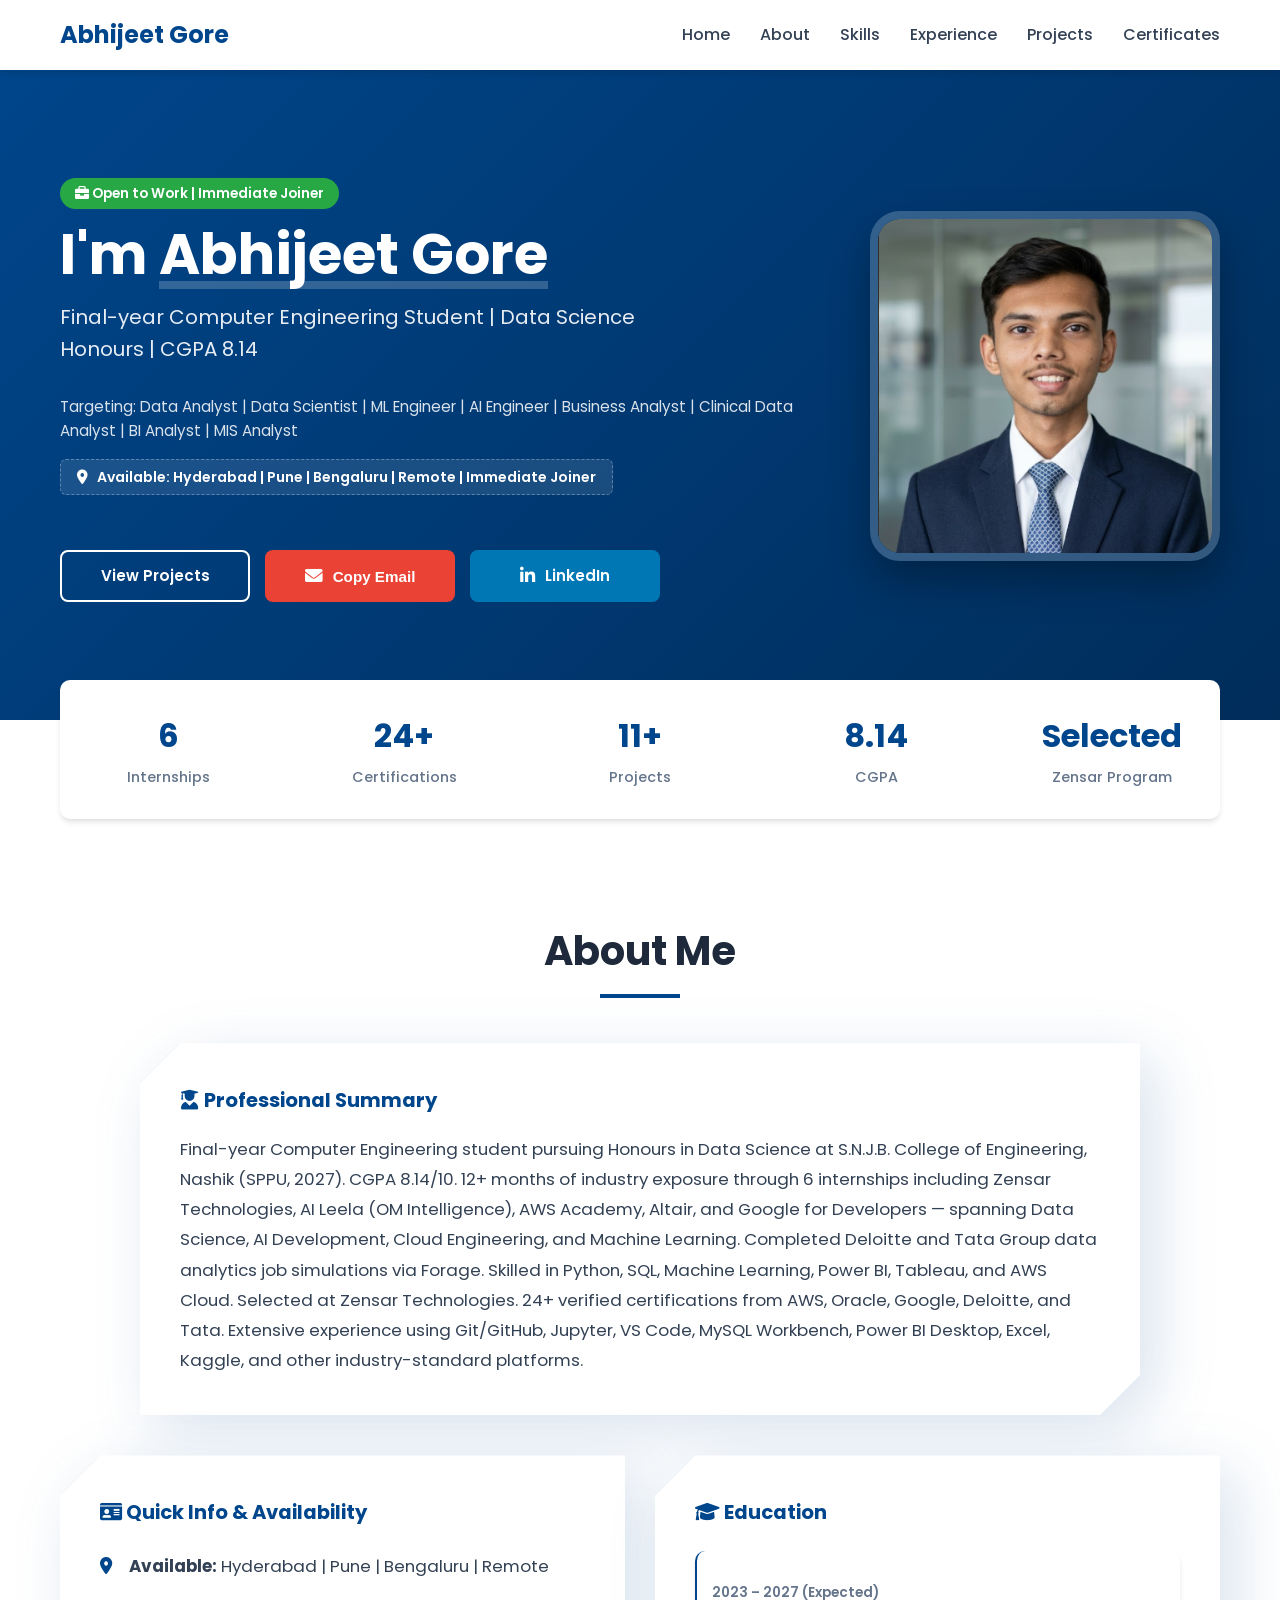
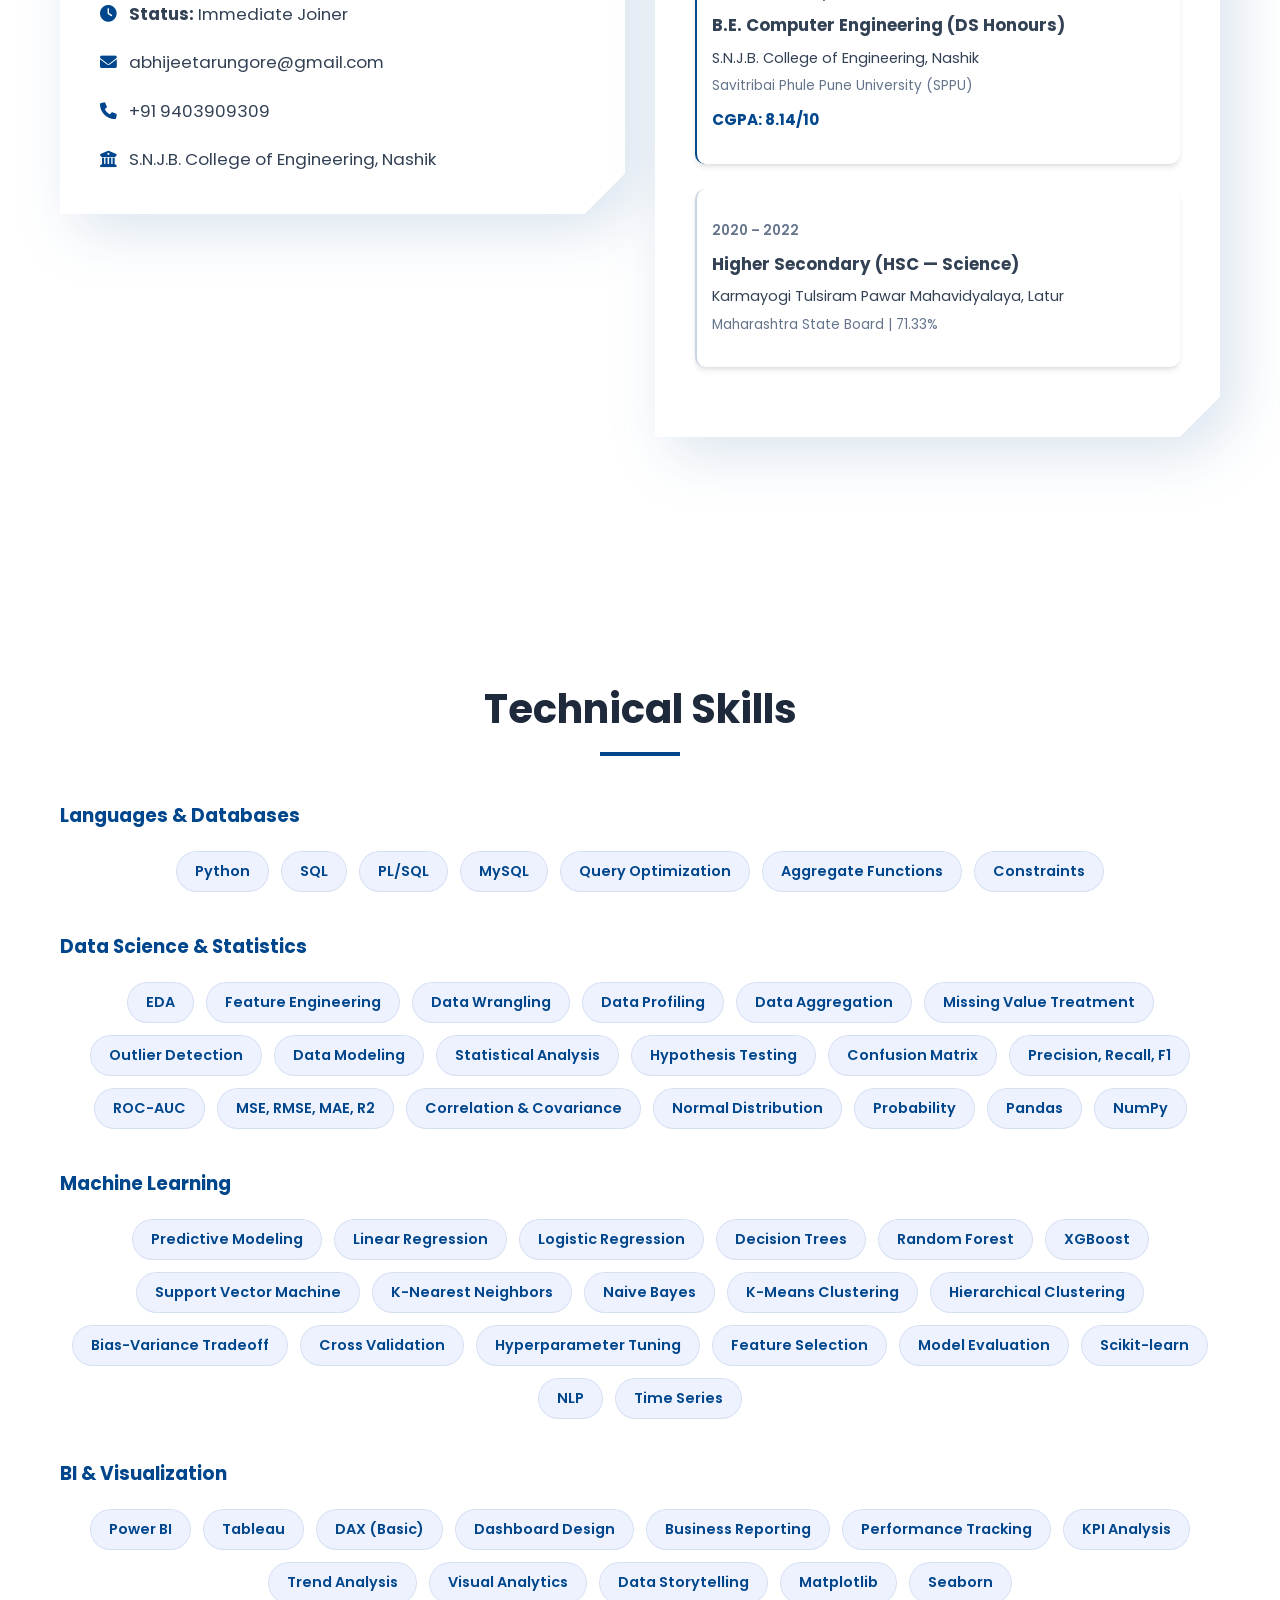
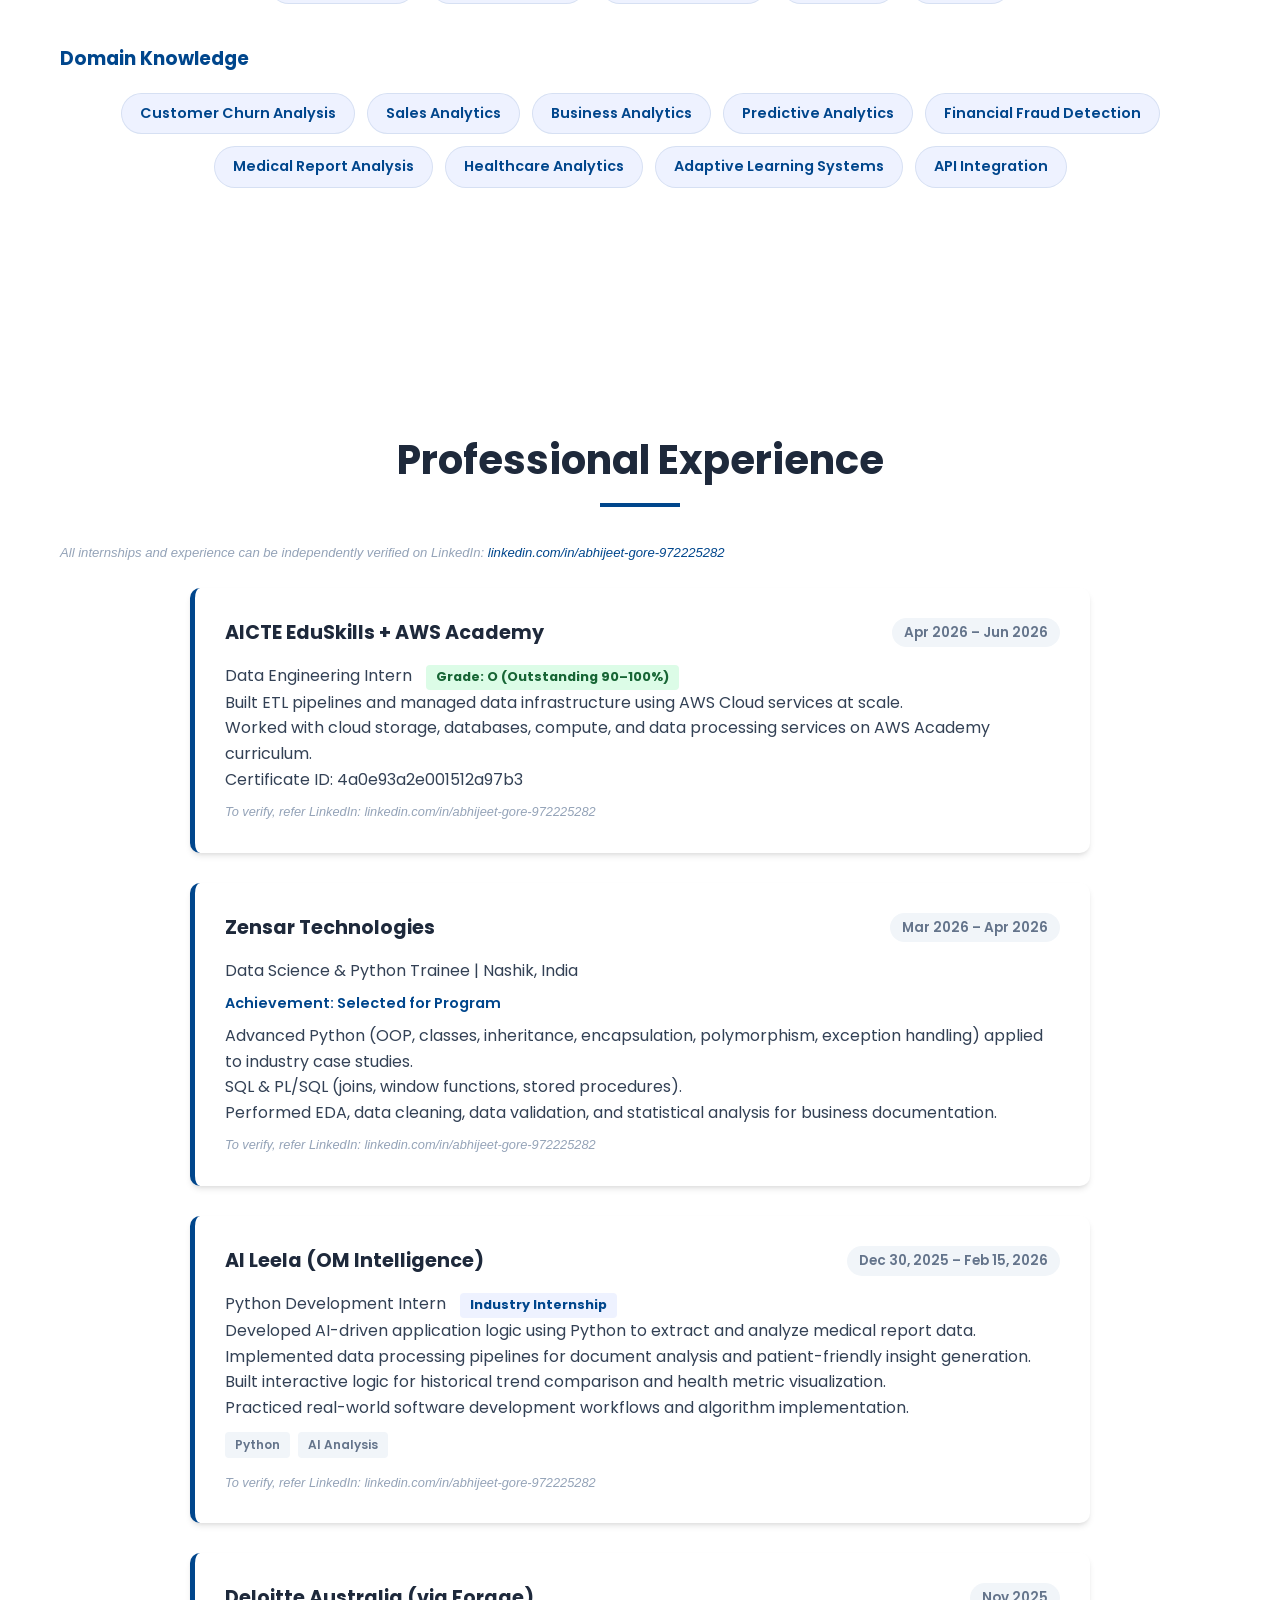
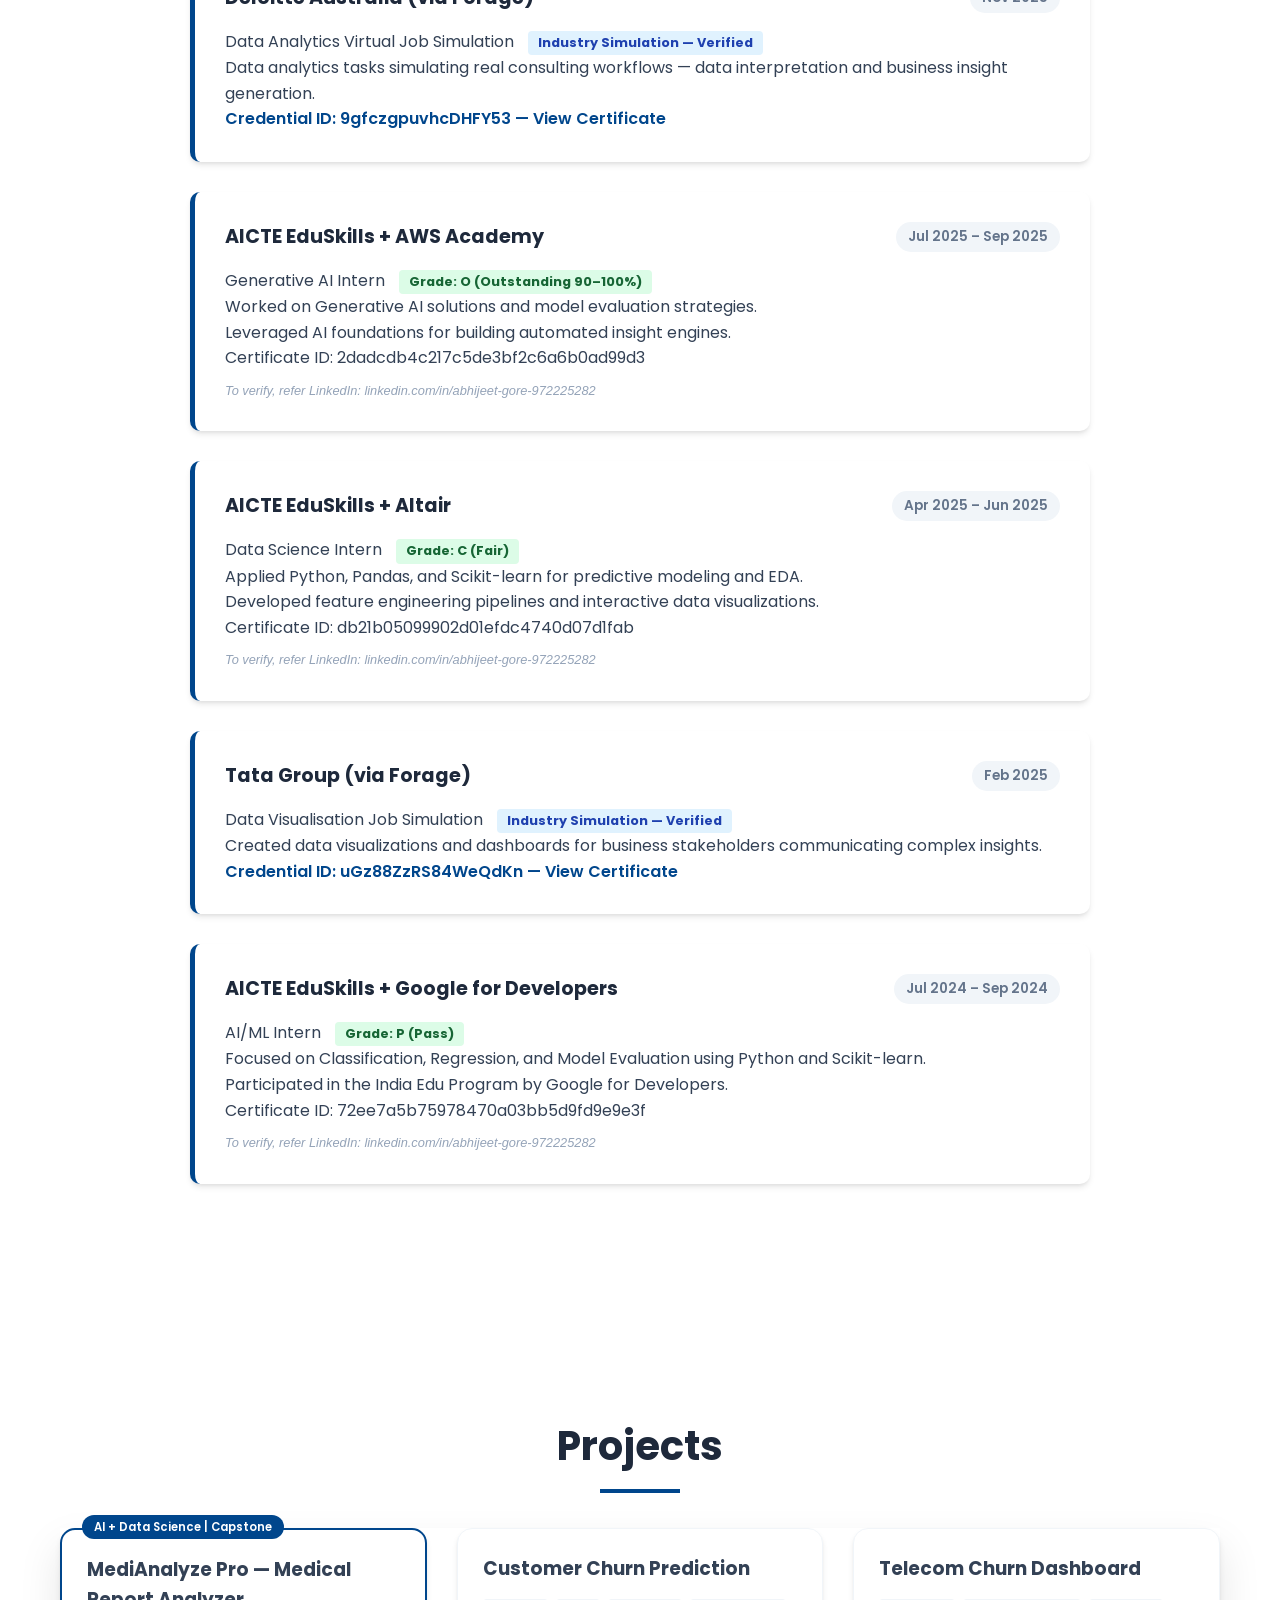
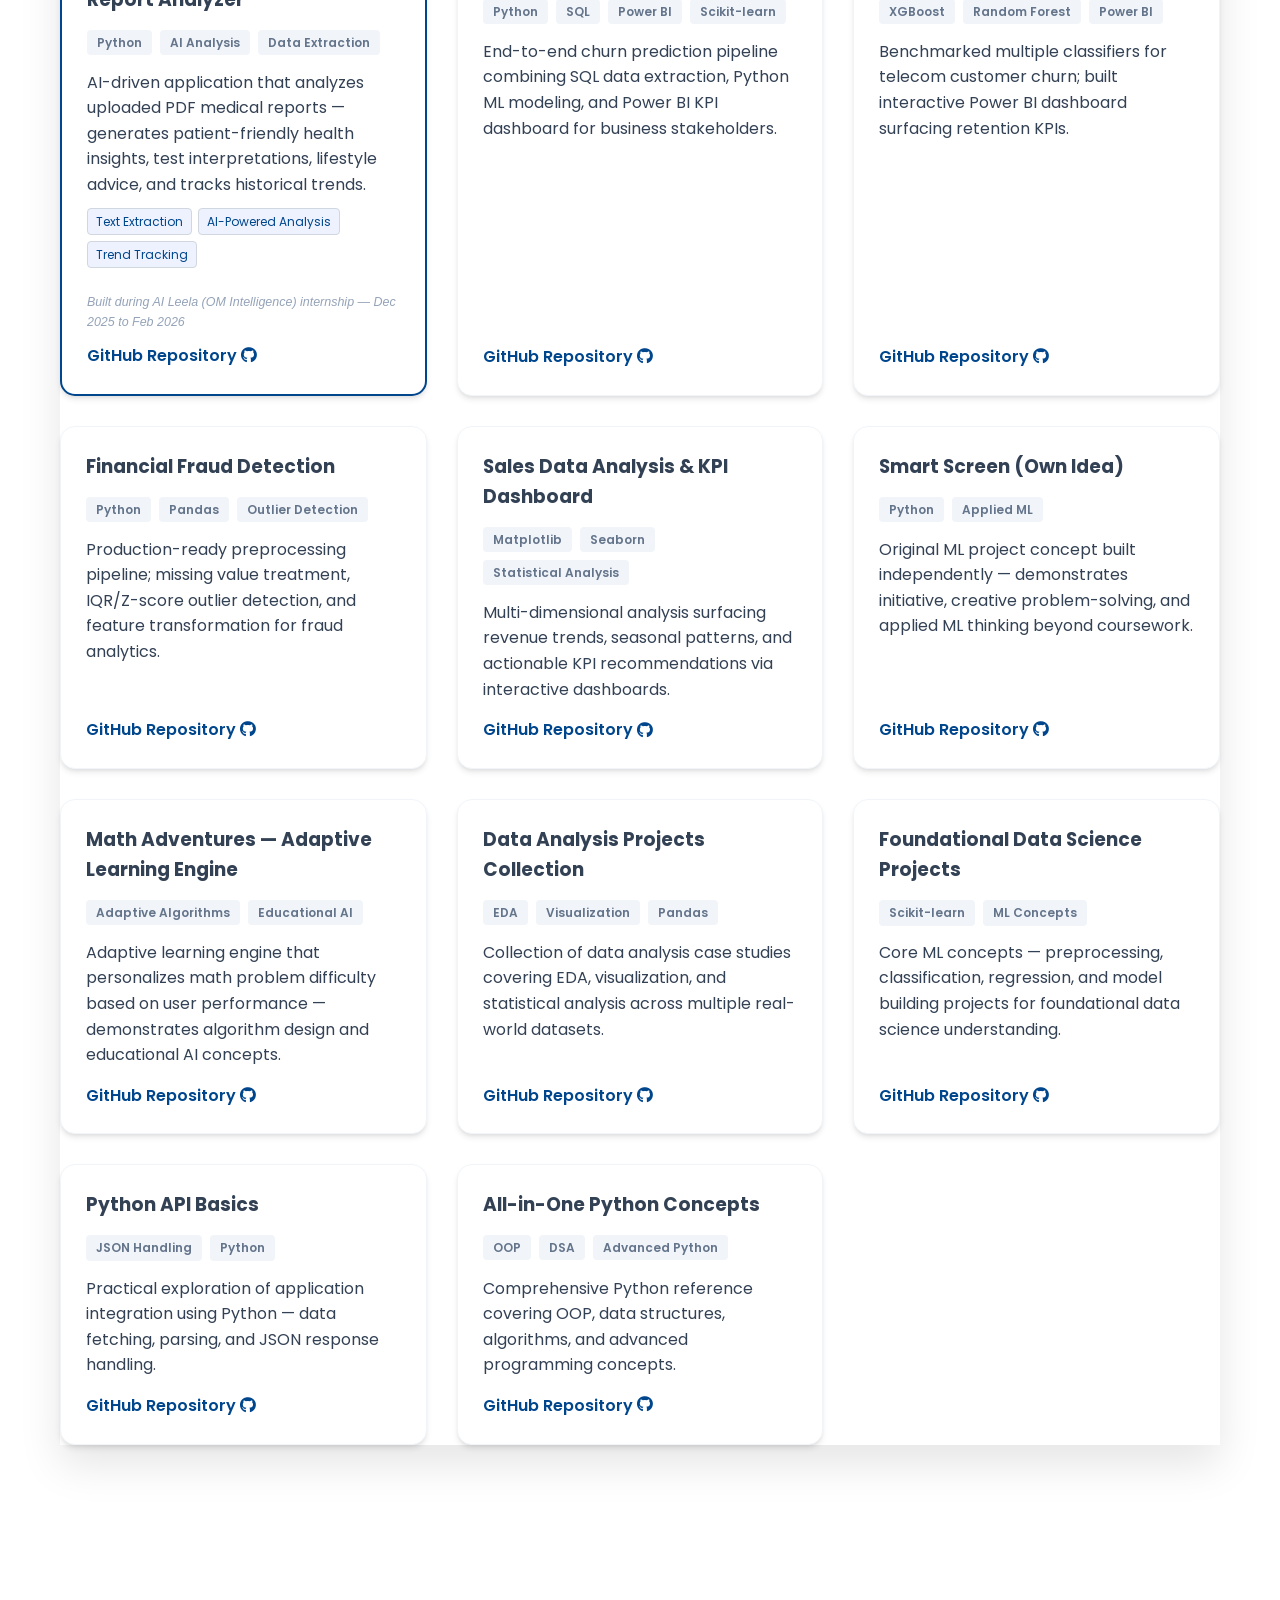
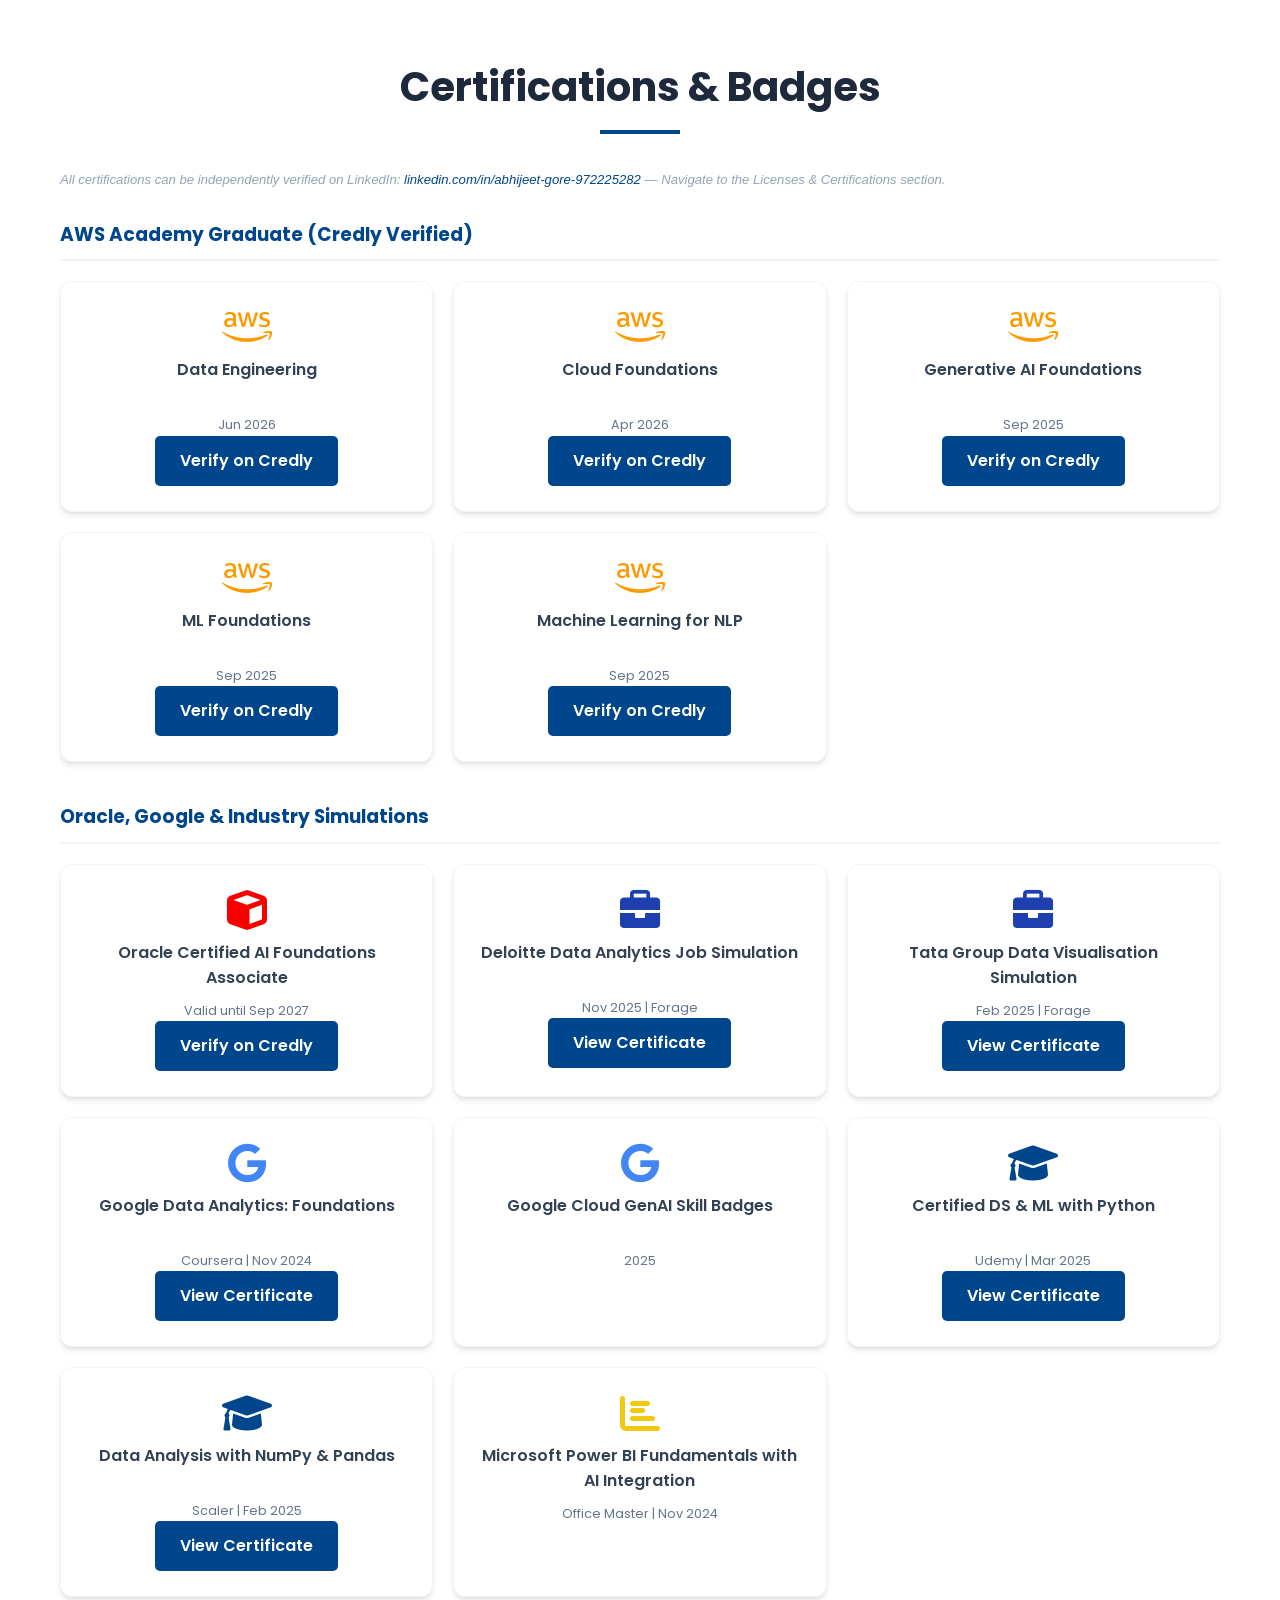
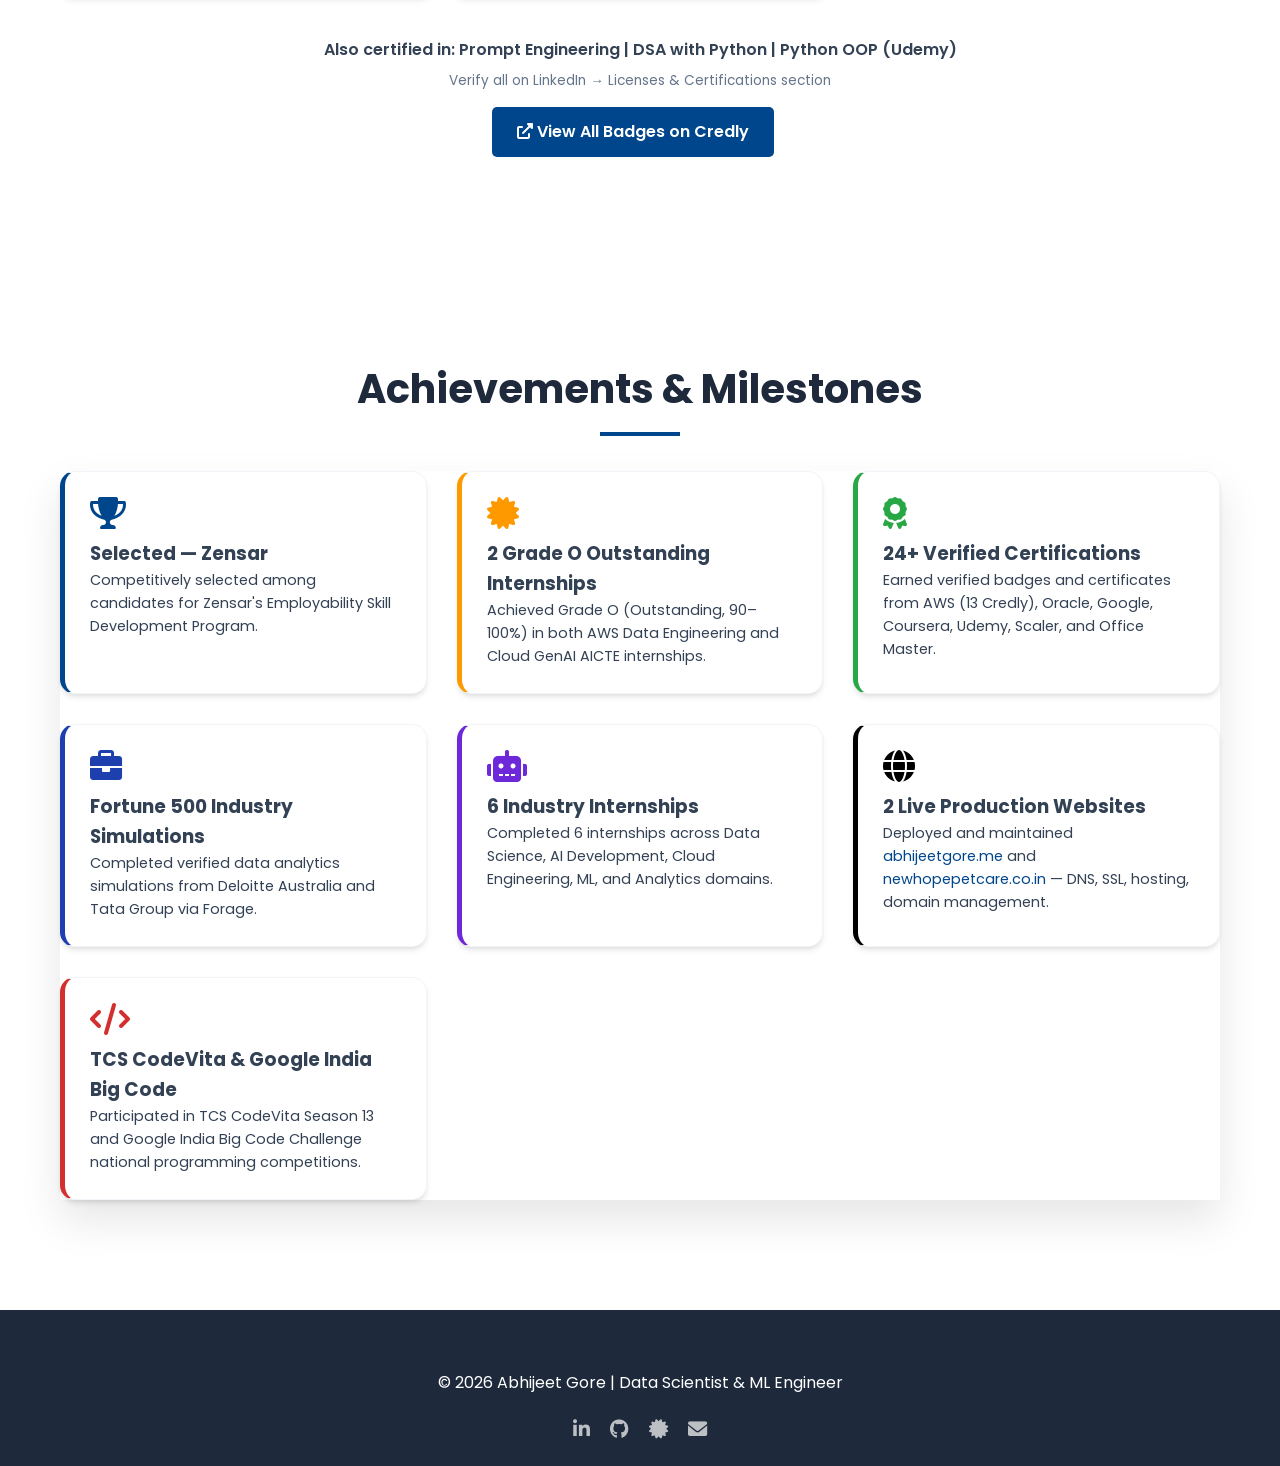
==== commit 50b9f1e7: "feat: comprehensive professional UI overhaul and verified content updates" ====
--- a/index.html
+++ b/index.html
@@ -3,79 +3,18 @@
 <head>
     <meta charset="UTF-8">
     <meta name="viewport" content="width=device-width, initial-scale=1.0">
-    <title>Abhijeet Gore - Portfolio</title>
+    <title>Abhijeet Gore | Data Analyst | Data Scientist | ML Engineer | AI Engineer | Nashik | Immediate Joiner</title>
+    <meta name="description" content="Final-year Data Science Honours student. 6 internships, 24+ certifications, 11 projects. Deloitte & Tata Forage simulations. Python, SQL, Power BI, AWS, ML. Immediate Joiner. Hyderabad, Pune, Bengaluru, Remote.">
+    <meta name="keywords" content="Data Analyst, Data Scientist, ML Engineer, AI Engineer, Business Analyst, Clinical Data Analyst, BI Analyst, MIS Analyst, Python, SQL, Power BI, AWS, Deloitte, Tata, Forage, Fresher, Immediate Joiner, Nashik, Hyderabad, Pune, Bengaluru, Remote, Medical AI, Healthcare Analytics">
+    <meta property="og:title" content="Abhijeet Gore | Data Scientist | ML Engineer | Immediate Joiner">
+    <meta property="og:description" content="Final-year Data Science student. 6 internships, 24+ certifications. Python, SQL, Power BI, AWS. Immediate Joiner.">
+    <meta property="og:url" content="https://abhijeetgore.me">
     <link rel="stylesheet" href="style.css">
     <link rel="stylesheet" href="responsive.css">
     <link href="https://fonts.googleapis.com/css2?family=Poppins:wght@300;400;600;700&display=swap" rel="stylesheet">
     <link rel="stylesheet" href="https://cdnjs.cloudflare.com/ajax/libs/font-awesome/6.0.0/css/all.min.css">
     <link href="https://unpkg.com/aos@2.3.1/dist/aos.css" rel="stylesheet">
-    <style>
-        /* Mobile Responsiveness */
-        @media screen and (max-width: 768px) {
-            .nav-links {
-                position: absolute;
-                right: 0;
-                height: 100vh;
-                top: 0;
-                background-color: #fff;
-                display: flex;
-                flex-direction: column;
-                align-items: center;
-                justify-content: center;
-                width: 60%;
-                transform: translateX(100%);
-                transition: transform 0.3s ease-in-out;
-                box-shadow: -2px 0 5px rgba(0,0,0,0.1);
-                z-index: 1000;
-            }
-            
-            .nav-links.active {
-                transform: translateX(0%);
-            }
-
-            .nav-links li {
-                margin: 20px 0;
-            }
-
-            .hamburger {
-                display: block !important;
-                z-index: 1001;
-                cursor: pointer;
-                font-size: 1.5rem;
-            }
-
-            .hero-container {
-                flex-direction: column-reverse;
-                text-align: center;
-                padding-top: 80px;
-            }
-
-            .hero-image {
-                width: 100%;
-                margin-bottom: 30px;
-                display: flex;
-                justify-content: center;
-            }
-            
-            .hero-image img {
-                max-width: 80%;
-                height: auto;
-            }
-
-            .about-content, .contact-content {
-                flex-direction: column;
-            }
-
-            .about-text, .education-timeline {
-                width: 100%;
-                margin-bottom: 30px;
-            }
-
-            .skills-grid, .projects-grid, .certificates-grid, .experience-grid {
-                grid-template-columns: 1fr;
-            }
-        }
-    </style>
+    <link rel="icon" type="image/png" href="https://via.placeholder.com/32x32/00468C/ffffff?text=AG">
 </head>
 <body>
     <!-- Navbar -->
@@ -90,7 +29,6 @@
                     <li><a href="#experience">Experience</a></li>
                     <li><a href="#projects">Projects</a></li>
                     <li><a href="#certificates">Certificates</a></li>
-                    <li><a href="#contact">Contact</a></li>
                 </ul>
                 <div class="hamburger">
                     <i class="fas fa-bars"></i>
@@ -102,56 +40,101 @@
     <!-- Hero Section -->
     <section id="home" class="hero">
         <div class="container hero-container">
-            <div class="hero-content">
-                <h1>Hello, I'm <span class="highlight">Abhijeet Arun Gore</span></h1>
-                <p class="tagline">I am a <span class="typewriter"></span></p>
-                <div class="cta-buttons">
-                    <a href="#contact" class="btn btn-primary">Contact Me</a>
-                    <a href="#projects" class="btn btn-secondary">View Work</a>
-                </div>
-            </div>
-            <div class="hero-image">
-                <img src="images/perf.jpg" alt="Abhijeet Gore" onerror="this.src='https://via.placeholder.com/400'">
-            </div>
-        </div>
-    </section>
+            <div class="hero-content" data-aos="fade-right">
+                <span class="open-to-work-badge"><i class="fas fa-briefcase"></i> Open to Work | Immediate Joiner</span>
+                <h1>I'm <span class="highlight">Abhijeet Gore</span></h1>
+                <p class="tagline">Final-year Computer Engineering Student | Data Science Honours | CGPA 8.14</p>
+                <p style="margin-bottom: 15px; color: rgba(255,255,255,0.85); font-size: 0.95rem;">Targeting: Data Analyst | Data Scientist | ML Engineer | AI Engineer | Business Analyst | Clinical Data Analyst | BI Analyst | MIS Analyst</p>
+                <div class="availability-strip" style="background: rgba(255,255,255,0.1); color: white; border: 1px dashed rgba(255,255,255,0.3); margin-bottom: 25px; display: inline-block; padding: 6px 16px; border-radius: 6px; font-size: 0.88rem;">
+                    <i class="fas fa-map-marker-alt" style="margin-right: 6px;"></i> Available: Hyderabad | Pune | Bengaluru | Remote | Immediate Joiner
+                </div>
+                <div class="cta-grid">
+                    <a href="#projects" class="btn-hero btn-projects">View Projects</a>
+                    <button onclick="navigator.clipboard.writeText('abhijeetarungore@gmail.com'); const btn = this; const orig = btn.innerHTML; btn.innerHTML = '<i class=\'fas fa-check\'></i> Copied!'; setTimeout(() => btn.innerHTML = orig, 2000);" class="btn-hero btn-email"><i class="fas fa-envelope"></i> Copy Email</button>
+                    <a href="https://www.linkedin.com/in/abhijeet-gore-972225282" target="_blank" class="btn-hero btn-linkedin"><i class="fab fa-linkedin-in"></i> LinkedIn</a>
+                </div>
+            </div>
+            <div class="hero-image" data-aos="fade-left">
+                <img src="images/perf1.png" alt="Abhijeet Gore" onerror="this.src='https://via.placeholder.com/400'">
+            </div>
+        </div>
+    </section>
+
+    <!-- Metrics Strip -->
+    <div class="container">
+        <div class="metrics-strip" data-aos="zoom-in">
+            <div class="metrics-container">
+                <div class="metric-item">
+                    <h2>6</h2>
+                    <p>Internships</p>
+                </div>
+                <div class="metric-item">
+                    <h2>24+</h2>
+                    <p>Certifications</p>
+                </div>
+                <div class="metric-item">
+                    <h2>11+</h2>
+                    <p>Projects</p>
+                </div>
+                <div class="metric-item">
+                    <h2>8.14</h2>
+                    <p>CGPA</p>
+                </div>
+                <div class="metric-item">
+                    <h2>Selected</h2>
+                    <p>Zensar Program</p>
+                </div>
+            </div>
+        </div>
+    </div>
 
     <!-- About Section -->
     <section id="about" class="section" data-aos="fade-up">
         <div class="container">
             <h2 class="section-title">About Me</h2>
-            <div class="about-content">
-                <div class="about-text">
-                    <p>I am <strong>Abhijeet Arun Gore</strong>, a passionate Computer Engineering student specializing in Data Science and Machine Learning. With a strong foundation in Python and AI, I love solving complex problems through data. I actively participate in hackathons and internships to bridge the gap between theory and practice.</p>
-                    <ul class="about-details">
-                        <li><i class="fas fa-map-marker-alt" style="color: var(--primary-color); width: 25px;"></i> Maharashtra, India</li>
-                        <li><i class="fas fa-envelope" style="color: var(--primary-color); width: 25px;"></i> goreabhijeet137@gmail.com</li>
-                        <li><i class="fas fa-phone" style="color: var(--primary-color); width: 25px;"></i> +91 9403909309</li>
-                        <li><i class="fas fa-university" style="color: var(--primary-color); width: 25px;"></i> SNJB’s KBJ College of Engineering</li>
-                    </ul>
-                </div>
-                <div class="education-timeline">
-                    <h3>Education</h3>
-                    <div class="timeline-item">
-                        <span class="timeline-dot"></span>
-                        <span class="timeline-date">2023 – 2027 (Expected)</span>
-                        <h4>B.E. Computer Engineering</h4>
-                        <p>SNJB’s KBJ College of Engineering, Chandwad</p>
-                        <p>CGPA: 8.06/10</p>
-                    </div>
-                    <div class="timeline-item">
-                        <span class="timeline-dot"></span>
-                        <span class="timeline-date">Jul 2020 – Jul 2022</span>
-                        <h4>Intermediate (11th–12th), Science</h4>
-                        <p>SRTMU, Nanded</p>
-                        <p>Grade: 71.33%</p>
-                    </div>
-                    <div class="timeline-item">
-                        <span class="timeline-dot"></span>
-                        <span class="timeline-date">Jul 2019 – Jul 2020</span>
-                        <h4>10th Standard</h4>
-                        <p>MSBSHSE</p>
-                        <p>Grade: 87.80%</p>
+            
+            <!-- Professional Summary Card (Full Width) -->
+            <div class="profile-summary-wrapper" style="max-width: 1000px; margin: 0 auto 40px auto;">
+                <div class="profile-summary-card">
+                    <h3 style="color: var(--primary-color); margin-bottom: 15px;"><i class="fas fa-user-graduate"></i> Professional Summary</h3>
+                    <p>Final-year Computer Engineering student pursuing Honours in Data Science at S.N.J.B. College of Engineering, Nashik (SPPU, 2027). CGPA 8.14/10. 12+ months of industry exposure through 6 internships including Zensar Technologies, AI Leela (OM Intelligence), AWS Academy, Altair, and Google for Developers — spanning Data Science, AI Development, Cloud Engineering, and Machine Learning. Completed Deloitte and Tata Group data analytics job simulations via Forage. Skilled in Python, SQL, Machine Learning, Power BI, Tableau, and AWS Cloud. Selected at Zensar Technologies. 24+ verified certifications from AWS, Oracle, Google, Deloitte, and Tata. Extensive experience using Git/GitHub, Jupyter, VS Code, MySQL Workbench, Power BI Desktop, Excel, Kaggle, and other industry-standard platforms.</p>
+                </div>
+            </div>
+
+            <div class="about-content" style="display: grid; grid-template-columns: 1fr 1fr; gap: 30px; align-items: start;">
+                <!-- Left: Quick Info Card -->
+                <div class="profile-summary-wrapper" data-aos="fade-right">
+                    <div class="profile-summary-card">
+                        <h3 style="color: var(--primary-color); margin-bottom: 20px;"><i class="fas fa-id-card"></i> Quick Info & Availability</h3>
+                        <ul class="about-details" style="display: block; grid-template-columns: 1fr;">
+                            <li style="margin-bottom: 18px;"><i class="fas fa-map-marker-alt" style="color: var(--primary-color); width: 25px;"></i> <strong>Available:</strong> Hyderabad | Pune | Bengaluru | Remote</li>
+                            <li style="margin-bottom: 18px;"><i class="fas fa-clock" style="color: var(--primary-color); width: 25px;"></i> <strong>Status:</strong> Immediate Joiner</li>
+                            <li style="margin-bottom: 18px;"><i class="fas fa-envelope" style="color: var(--primary-color); width: 25px;"></i> abhijeetarungore@gmail.com</li>
+                            <li style="margin-bottom: 18px;"><i class="fas fa-phone" style="color: var(--primary-color); width: 25px;"></i> +91 9403909309</li>
+                            <li><i class="fas fa-university" style="color: var(--primary-color); width: 25px;"></i> S.N.J.B. College of Engineering, Nashik</li>
+                        </ul>
+                    </div>
+                </div>
+
+                <!-- Right: Education Card -->
+                <div class="profile-summary-wrapper" data-aos="fade-left">
+                    <div class="profile-summary-card">
+                        <h3 style="color: var(--primary-color); margin-bottom: 20px;"><i class="fas fa-graduation-cap"></i> Education</h3>
+                        
+                        <div class="timeline-item" style="border-left: 2px solid var(--primary-color); padding-left: 15px; margin-bottom: 25px; position: relative;">
+                            <span style="font-size: 0.85rem; color: var(--text-light); font-weight: 600; display: block; margin-bottom: 5px;">2023 – 2027 (Expected)</span>
+                            <h4 style="font-size: 1.05rem; margin-bottom: 5px;">B.E. Computer Engineering (DS Honours)</h4>
+                            <p style="font-size: 0.9rem; margin-bottom: 3px;">S.N.J.B. College of Engineering, Nashik</p>
+                            <p style="font-size: 0.85rem; color: var(--text-light); margin-bottom: 5px;">Savitribai Phule Pune University (SPPU)</p>
+                            <strong style="color: var(--primary-color); font-size: 0.95rem;">CGPA: 8.14/10</strong>
+                        </div>
+
+                        <div class="timeline-item" style="border-left: 2px solid #cbd5e1; padding-left: 15px; position: relative;">
+                            <span style="font-size: 0.85rem; color: var(--text-light); font-weight: 600; display: block; margin-bottom: 5px;">2020 – 2022</span>
+                            <h4 style="font-size: 1.05rem; margin-bottom: 5px;">Higher Secondary (HSC — Science)</h4>
+                            <p style="font-size: 0.9rem; margin-bottom: 3px;">Karmayogi Tulsiram Pawar Mahavidyalaya, Latur</p>
+                            <p style="font-size: 0.85rem; color: var(--text-light);">Maharashtra State Board | 71.33%</p>
+                        </div>
                     </div>
                 </div>
             </div>
@@ -159,35 +142,42 @@
     </section>
 
     <!-- Skills Section -->
-    <section id="skills" class="section" data-aos="fade-up">
+    <section id="skills" class="section bg-light" data-aos="fade-up">
         <div class="container">
-            <h2 class="section-title">My Skills</h2>
-            <div class="skills-grid">
-                <div class="skill-card">
-                    <i class="fab fa-python"></i>
-                    <h3>Python</h3>
-                </div>
-                <div class="skill-card">
-                    <i class="fas fa-brain"></i>
-                    <h3>AI/ML</h3>
-                </div>
-                <div class="skill-card">
-                    <i class="fas fa-database"></i>
-                    <h3>Data Science</h3>
-                </div>
-                <div class="skill-card">
-                    <i class="fas fa-code"></i>
-                    <h3>Web Dev</h3>
-                    <p>HTML/CSS/JS/MERN</p>
-                </div>
-                <div class="skill-card">
-                    <i class="fas fa-cloud"></i>
-                    <h3>Cloud</h3>
-                    <p>OCI/AWS</p>
-                </div>
-                <div class="skill-card">
-                    <i class="fas fa-chart-bar"></i>
-                    <h3>Data Viz</h3>
+            <h2 class="section-title">Technical Skills</h2>
+
+            <div style="margin-bottom: 40px;">
+                <h3 style="margin-bottom: 20px; color: var(--primary-color);">Languages & Databases</h3>
+                <div class="skills-container">
+                    <span class="skill-tag">Python</span><span class="skill-tag">SQL</span><span class="skill-tag">PL/SQL</span><span class="skill-tag">MySQL</span><span class="skill-tag">Query Optimization</span><span class="skill-tag">Aggregate Functions</span><span class="skill-tag">Constraints</span>
+                </div>
+            </div>
+
+            <div style="margin-bottom: 40px;">
+                <h3 style="margin-bottom: 20px; color: var(--primary-color);">Data Science & Statistics</h3>
+                <div class="skills-container">
+                    <span class="skill-tag">EDA</span><span class="skill-tag">Feature Engineering</span><span class="skill-tag">Data Wrangling</span><span class="skill-tag">Data Profiling</span><span class="skill-tag">Data Aggregation</span><span class="skill-tag">Missing Value Treatment</span><span class="skill-tag">Outlier Detection</span><span class="skill-tag">Data Modeling</span><span class="skill-tag">Statistical Analysis</span><span class="skill-tag">Hypothesis Testing</span><span class="skill-tag">Confusion Matrix</span><span class="skill-tag">Precision, Recall, F1</span><span class="skill-tag">ROC-AUC</span><span class="skill-tag">MSE, RMSE, MAE, R2</span><span class="skill-tag">Correlation & Covariance</span><span class="skill-tag">Normal Distribution</span><span class="skill-tag">Probability</span><span class="skill-tag">Pandas</span><span class="skill-tag">NumPy</span>
+                </div>
+            </div>
+
+            <div style="margin-bottom: 40px;">
+                <h3 style="margin-bottom: 20px; color: var(--primary-color);">Machine Learning</h3>
+                <div class="skills-container">
+                    <span class="skill-tag">Predictive Modeling</span><span class="skill-tag">Linear Regression</span><span class="skill-tag">Logistic Regression</span><span class="skill-tag">Decision Trees</span><span class="skill-tag">Random Forest</span><span class="skill-tag">XGBoost</span><span class="skill-tag">Support Vector Machine</span><span class="skill-tag">K-Nearest Neighbors</span><span class="skill-tag">Naive Bayes</span><span class="skill-tag">K-Means Clustering</span><span class="skill-tag">Hierarchical Clustering</span><span class="skill-tag">Bias-Variance Tradeoff</span><span class="skill-tag">Cross Validation</span><span class="skill-tag">Hyperparameter Tuning</span><span class="skill-tag">Feature Selection</span><span class="skill-tag">Model Evaluation</span><span class="skill-tag">Scikit-learn</span><span class="skill-tag">NLP</span><span class="skill-tag">Time Series</span>
+                </div>
+            </div>
+
+            <div style="margin-bottom: 40px;">
+                <h3 style="margin-bottom: 20px; color: var(--primary-color);">BI & Visualization</h3>
+                <div class="skills-container">
+                    <span class="skill-tag">Power BI</span><span class="skill-tag">Tableau</span><span class="skill-tag">DAX (Basic)</span><span class="skill-tag">Dashboard Design</span><span class="skill-tag">Business Reporting</span><span class="skill-tag">Performance Tracking</span><span class="skill-tag">KPI Analysis</span><span class="skill-tag">Trend Analysis</span><span class="skill-tag">Visual Analytics</span><span class="skill-tag">Data Storytelling</span><span class="skill-tag">Matplotlib</span><span class="skill-tag">Seaborn</span>
+                </div>
+            </div>
+
+            <div style="margin-bottom: 40px;">
+                <h3 style="margin-bottom: 20px; color: var(--primary-color);">Domain Knowledge</h3>
+                <div class="skills-container">
+                    <span class="skill-tag">Customer Churn Analysis</span><span class="skill-tag">Sales Analytics</span><span class="skill-tag">Business Analytics</span><span class="skill-tag">Predictive Analytics</span><span class="skill-tag">Financial Fraud Detection</span><span class="skill-tag">Medical Report Analysis</span><span class="skill-tag">Healthcare Analytics</span><span class="skill-tag">Adaptive Learning Systems</span><span class="skill-tag">API Integration</span>
                 </div>
             </div>
         </div>
@@ -196,40 +186,130 @@
     <!-- Experience Section -->
     <section id="experience" class="section" data-aos="fade-up">
         <div class="container">
-            <h2 class="section-title">Internships & Experience</h2>
-            <div class="experience-grid">
-                <div class="experience-card">
-                    <h3>UK Valley Technology</h3>
-                    <span class="role">Web Developer Intern</span>
-                    <ul>
-                        <li>Worked on responsive UI design and basic web functionality.</li>
-                        <li>Improved front-end performance and user experience.</li>
-                        <li>Collaborated with the development team.</li>
-                    </ul>
-                </div>
-                <div class="experience-card">
-                    <h3>AICTE Eduskills</h3>
-                    <span class="role">AI/ML & Data Science Intern</span>
-                    <ul>
-                        <li>Completed AI/ML Internship (Virtual).</li>
-                        <li>Completed Data Science Internship (Altair).</li>
-                        <li>Gained hands-on experience in applied technologies.</li>
-                    </ul>
-                </div>
-                
-                <div class="experience-card">
-                    <h3>Deloitte Australia</h3>
-                    <span class="role">Data Analytics Job Simulation</span>
-                    <ul>
-                        <li>Completed practical tasks in data analytics.</li>
-                        <li>Simulated real-world job scenarios.</li>
-                    </ul>
-                </div>
-            </div>
-            <div style="text-align: center; margin-top: 40px;">
-                <a href="https://www.linkedin.com/in/abhijeet-gore-972225282/details/experience/" target="_blank" class="btn btn-primary">
-                    View All Experience on LinkedIn <i class="fab fa-linkedin"></i>
-                </a>
+            <h2 class="section-title">Professional Experience</h2>
+            <p style="font-size: 0.82rem; color: #94a3b8; font-style: italic; margin-bottom: 25px; margin-top: -10px;">All internships and experience can be independently verified on LinkedIn: <a href="https://www.linkedin.com/in/abhijeet-gore-972225282" target="_blank" style="color: var(--primary-color);">linkedin.com/in/abhijeet-gore-972225282</a></p>
+            <div class="timeline">
+
+                <!-- AWS Data Engineering -->
+                <div class="timeline-item" data-aos="fade-left">
+                    <div class="timeline-header">
+                        <div class="company-logo">AICTE EduSkills + AWS Academy</div>
+                        <span class="duration">Apr 2026 – Jun 2026</span>
+                    </div>
+                    <span class="role">Data Engineering Intern <span class="experience-grade">Grade: O (Outstanding 90–100%)</span></span>
+                    <ul class="experience-list">
+                        <li>Built ETL pipelines and managed data infrastructure using AWS Cloud services at scale.</li>
+                        <li>Worked with cloud storage, databases, compute, and data processing services on AWS Academy curriculum.</li>
+                        <li>Certificate ID: 4a0e93a2e001512a97b3</li>
+                    </ul>
+                    <p style="font-size: 0.8rem; color: #94a3b8; font-style: italic; margin-top: 10px;">To verify, refer LinkedIn: linkedin.com/in/abhijeet-gore-972225282</p>
+                </div>
+
+                <!-- Zensar -->
+                <div class="timeline-item" data-aos="fade-left">
+                    <div class="timeline-header">
+                        <div class="company-logo">Zensar Technologies</div>
+                        <span class="duration">Mar 2026 – Apr 2026</span>
+                    </div>
+                    <span class="role">Data Science & Python Trainee | Nashik, India</span>
+                    <p style="margin: 8px 0; font-weight: 600; color: var(--primary-color); font-size: 0.9rem;">Achievement: Selected for Program</p>
+                    <ul class="experience-list">
+                        <li>Advanced Python (OOP, classes, inheritance, encapsulation, polymorphism, exception handling) applied to industry case studies.</li>
+                        <li>SQL & PL/SQL (joins, window functions, stored procedures).</li>
+                        <li>Performed EDA, data cleaning, data validation, and statistical analysis for business documentation.</li>
+                    </ul>
+                    <p style="font-size: 0.8rem; color: #94a3b8; font-style: italic; margin-top: 10px;">To verify, refer LinkedIn: linkedin.com/in/abhijeet-gore-972225282</p>
+                </div>
+
+                <!-- AI Leela -->
+                <div class="timeline-item" data-aos="fade-left">
+                    <div class="timeline-header">
+                        <div class="company-logo">AI Leela (OM Intelligence)</div>
+                        <span class="duration">Dec 30, 2025 – Feb 15, 2026</span>
+                    </div>
+                    <span class="role">Python Development Intern <span class="experience-grade" style="background:#eef2ff; color:#00468C;">Industry Internship</span></span>
+                    <ul class="experience-list">
+                        <li>Developed AI-driven application logic using Python to extract and analyze medical report data.</li>
+                        <li>Implemented data processing pipelines for document analysis and patient-friendly insight generation.</li>
+                        <li>Built interactive logic for historical trend comparison and health metric visualization.</li>
+                        <li>Practiced real-world software development workflows and algorithm implementation.</li>
+                    </ul>
+                    <div class="project-tags" style="margin-top: 12px;">
+                        <span class="tag">Python</span><span class="tag">AI Analysis</span>
+                    </div>
+                    <p style="font-size: 0.8rem; color: #94a3b8; font-style: italic; margin-top: 10px;">To verify, refer LinkedIn: linkedin.com/in/abhijeet-gore-972225282</p>
+                </div>
+
+                <!-- Deloitte Forage -->
+                <div class="timeline-item" data-aos="fade-left">
+                    <div class="timeline-header">
+                        <div class="company-logo">Deloitte Australia (via Forage)</div>
+                        <span class="duration">Nov 2025</span>
+                    </div>
+                    <span class="role">Data Analytics Virtual Job Simulation <span class="experience-grade" style="background:#e0f2fe; color:#1e40af;">Industry Simulation — Verified</span></span>
+                    <ul class="experience-list">
+                        <li>Data analytics tasks simulating real consulting workflows — data interpretation and business insight generation.</li>
+                        <li><a href="https://www.theforage.com/completion-certificates/9PBTqmSxAf6zZTseP/io9DzWKe3PTsiS6GG_9PBTqmSxAf6zZTseP_NXp7KzAtpdQ3epcio_1762879409889_completion_certificate.pdf" target="_blank" style="color:var(--primary-color); font-weight:600;">Credential ID: 9gfczgpuvhcDHFY53 — View Certificate</a></li>
+                    </ul>
+                </div>
+
+                <!-- AWS Cloud GenAI -->
+                <div class="timeline-item" data-aos="fade-left">
+                    <div class="timeline-header">
+                        <div class="company-logo">AICTE EduSkills + AWS Academy</div>
+                        <span class="duration">Jul 2025 – Sep 2025</span>
+                    </div>
+                    <span class="role">Generative AI Intern <span class="experience-grade">Grade: O (Outstanding 90–100%)</span></span>
+                    <ul class="experience-list">
+                        <li>Worked on Generative AI solutions and model evaluation strategies.</li>
+                        <li>Leveraged AI foundations for building automated insight engines.</li>
+                        <li>Certificate ID: 2dadcdb4c217c5de3bf2c6a6b0ad99d3</li>
+                    </ul>
+                    <p style="font-size: 0.8rem; color: #94a3b8; font-style: italic; margin-top: 10px;">To verify, refer LinkedIn: linkedin.com/in/abhijeet-gore-972225282</p>
+                </div>
+
+                <!-- Altair Data Science -->
+                <div class="timeline-item" data-aos="fade-left">
+                    <div class="timeline-header">
+                        <div class="company-logo">AICTE EduSkills + Altair</div>
+                        <span class="duration">Apr 2025 – Jun 2025</span>
+                    </div>
+                    <span class="role">Data Science Intern <span class="experience-grade">Grade: C (Fair)</span></span>
+                    <ul class="experience-list">
+                        <li>Applied Python, Pandas, and Scikit-learn for predictive modeling and EDA.</li>
+                        <li>Developed feature engineering pipelines and interactive data visualizations.</li>
+                        <li>Certificate ID: db21b05099902d01efdc4740d07d1fab</li>
+                    </ul>
+                    <p style="font-size: 0.8rem; color: #94a3b8; font-style: italic; margin-top: 10px;">To verify, refer LinkedIn: linkedin.com/in/abhijeet-gore-972225282</p>
+                </div>
+
+                <!-- Tata Forage -->
+                <div class="timeline-item" data-aos="fade-left">
+                    <div class="timeline-header">
+                        <div class="company-logo">Tata Group (via Forage)</div>
+                        <span class="duration">Feb 2025</span>
+                    </div>
+                    <span class="role">Data Visualisation Job Simulation <span class="experience-grade" style="background:#e0f2fe; color:#1e40af;">Industry Simulation — Verified</span></span>
+                    <ul class="experience-list">
+                        <li>Created data visualizations and dashboards for business stakeholders communicating complex insights.</li>
+                        <li><a href="https://forage-uploads-prod.s3.amazonaws.com/completion-certificates/ifobHAoMjQs9s6bKS/MyXvBcppsW2FkNYCX_ifobHAoMjQs9s6bKS_NXp7KzAtpdQ3epcio_1738598158650_completion_certificate.pdf" target="_blank" style="color:var(--primary-color); font-weight:600;">Credential ID: uGz88ZzRS84WeQdKn — View Certificate</a></li>
+                    </ul>
+                </div>
+
+                <!-- Google AI/ML -->
+                <div class="timeline-item" data-aos="fade-left">
+                    <div class="timeline-header">
+                        <div class="company-logo">AICTE EduSkills + Google for Developers</div>
+                        <span class="duration">Jul 2024 – Sep 2024</span>
+                    </div>
+                    <span class="role">AI/ML Intern <span class="experience-grade">Grade: P (Pass)</span></span>
+                    <ul class="experience-list">
+                        <li>Focused on Classification, Regression, and Model Evaluation using Python and Scikit-learn.</li>
+                        <li>Participated in the India Edu Program by Google for Developers.</li>
+                        <li>Certificate ID: 72ee7a5b75978470a03bb5d9fd9e9e3f</li>
+                    </ul>
+                    <p style="font-size: 0.8rem; color: #94a3b8; font-style: italic; margin-top: 10px;">To verify, refer LinkedIn: linkedin.com/in/abhijeet-gore-972225282</p>
+                </div>
             </div>
         </div>
     </section>
@@ -239,232 +319,246 @@
         <div class="container">
             <h2 class="section-title">Projects</h2>
             <div class="projects-grid">
-                <div class="project-card js-tilt">
-                    <div class="card-image">
-                        <img src="https://images.unsplash.com/photo-1460925895917-afdab827c52f?auto=format&fit=crop&w=600&q=80" alt="Sales Analysis">
-                    </div>
-                    <div class="card-content">
-                        <h3>Sales Data Analysis & Visualization</h3>
-                        <p class="tech-stack">Python, Pandas, Matplotlib, Seaborn</p>
-                        <p>End-to-end analysis transforming raw sales data into KPI-driven insights using data cleaning, aggregation, and business-focused visualizations to support decision-making.</p>
-                        <a href="https://github.com/AbhijeetArunGore/Sales_Data_Analysis_and_Visualization-Pandas-Matplotlib-Seaborn" target="_blank" class="btn-link">View Project <i class="fas fa-arrow-right"></i></a>
-                    </div>
-                </div>
-                <div class="project-card js-tilt">
-                    <div class="card-image">
-                        <img src="https://images.unsplash.com/photo-1518546305927-5a555bb7020d?auto=format&fit=crop&w=600&q=80" alt="Bitcoin Prediction">
-                    </div>
-                    <div class="card-content">
-                        <h3>ML-based Bitcoin Prediction</h3>
-                        <p class="tech-stack">Python, ML</p>
-                        <p>ML-driven system using indicators like Supertrend, EMA, and RSI for breakout detection.</p>
-                        <a href="https://github.com/AbhijeetArunGore" target="_blank" class="btn-link">View Project <i class="fas fa-arrow-right"></i></a>
-                    </div>
-                </div>
-                <div class="project-card js-tilt">
-                    <div class="card-image">
-                        <img src="https://images.unsplash.com/photo-1551288049-bebda4e38f71?auto=format&fit=crop&w=600&q=80" alt="Telecom Churn">
-                    </div>
-                    <div class="card-content">
+
+                <!-- Project 1 — FEATURED (MediAnalyze Pro) -->
+                <div class="project-card" data-aos="zoom-in" style="border: 2px solid var(--primary-color); position: relative;">
+                    <div style="position: absolute; top: -15px; left: 20px; background: var(--primary-color); color: white; font-size: 0.72rem; font-weight: 600; padding: 3px 12px; border-radius: 20px; z-index: 10;">AI + Data Science | Capstone</div>
+                    <div class="project-info">
+                        <h3>MediAnalyze Pro — Medical Report Analyzer</h3>
+                        <div class="project-tags">
+                            <span class="tag">Python</span><span class="tag">AI Analysis</span><span class="tag">Data Extraction</span>
+                        </div>
+                        <p>AI-driven application that analyzes uploaded PDF medical reports — generates patient-friendly health insights, test interpretations, lifestyle advice, and tracks historical trends.</p>
+                        <div style="display: flex; flex-wrap: wrap; gap: 6px; margin: 10px 0;">
+                            <span style="font-size: 0.75rem; background: #eef2ff; color: #00468C; padding: 3px 8px; border-radius: 4px; border: 1px solid #d0d7de;">Text Extraction</span>
+                            <span style="font-size: 0.75rem; background: #eef2ff; color: #00468C; padding: 3px 8px; border-radius: 4px; border: 1px solid #d0d7de;">AI-Powered Analysis</span>
+                            <span style="font-size: 0.75rem; background: #eef2ff; color: #00468C; padding: 3px 8px; border-radius: 4px; border: 1px solid #d0d7de;">Trend Tracking</span>
+                        </div>
+                        <div style="margin-top: auto; padding-top: 15px;">
+                            <p style="font-size: 0.78rem; color: #94a3b8; font-style: italic; margin-bottom: 10px;">Built during AI Leela (OM Intelligence) internship — Dec 2025 to Feb 2026</p>
+                            <a href="https://github.com/AbhijeetArunGore/medical_report_analysis_project" target="_blank" class="btn-link" style="color: var(--primary-color); font-weight: 600;">GitHub Repository <i class="fab fa-github"></i></a>
+                        </div>
+                    </div>
+                </div>
+
+                <!-- Project 2 -->
+                <div class="project-card" data-aos="zoom-in">
+                    <div class="project-info">
+                        <h3>Customer Churn Prediction</h3>
+                        <div class="project-tags">
+                            <span class="tag">Python</span><span class="tag">SQL</span><span class="tag">Power BI</span><span class="tag">Scikit-learn</span>
+                        </div>
+                        <p>End-to-end churn prediction pipeline combining SQL data extraction, Python ML modeling, and Power BI KPI dashboard for business stakeholders.</p>
+                        <div style="margin-top: auto; padding-top: 15px;">
+                            <a href="https://github.com/AbhijeetArunGore/customer-churn-prediction-sql-python-powerbi" target="_blank" class="btn-link" style="color: var(--primary-color); font-weight: 600;">GitHub Repository <i class="fab fa-github"></i></a>
+                        </div>
+                    </div>
+                </div>
+
+                <!-- Project 3 -->
+                <div class="project-card" data-aos="zoom-in">
+                    <div class="project-info">
                         <h3>Telecom Churn Dashboard</h3>
-                        <p class="tech-stack">Python, ML, Streamlit</p>
-                        <p>A simple and interactive Machine Learning web app that predicts customer churn. Built using Python, ML models, and Streamlit. This project shows my skills in data cleaning, feature engineering, and model deployment.</p>
-                        <a href="https://github.com/AbhijeetArunGore" target="_blank" class="btn-link">View Project <i class="fas fa-arrow-right"></i></a>
-                    </div>
-                </div>
-                <div class="project-card js-tilt">
-                    <div class="card-image">
-                        <img src="https://images.unsplash.com/photo-1550751827-4bd374c3f58b?auto=format&fit=crop&w=600&q=80" alt="Smart Screen">
-                    </div>
-                    <div class="card-content">
-                        <h3>Smart Screen Brightness</h3>
-                        <p class="tech-stack">Python, OpenCV, ML</p>
-                        <p>Adjusts screen brightness automatically based on real-time face detection.</p>
-                        <a href="https://github.com/AbhijeetArunGore" target="_blank" class="btn-link">View Project <i class="fas fa-arrow-right"></i></a>
-                    </div>
-                </div>
-                <div class="project-card js-tilt">
-                    <div class="card-image">
-                        <img src="https://images.unsplash.com/photo-1563986768609-322da13575f3?auto=format&fit=crop&w=600&q=80" alt="Fraud Detection">
-                    </div>
-                    <div class="card-content">
-                        <h3>Fraud Detection Pipeline</h3>
-                        <p class="tech-stack">Jupyter, Python</p>
-                        <p>Extensive data cleaning and processing pipeline for financial fraud detection.</p>
-                        <a href="https://github.com/AbhijeetArunGore" target="_blank" class="btn-link">View Project <i class="fas fa-arrow-right"></i></a>
-                    </div>
-                </div>
-                <div class="project-card js-tilt">
-                    <div class="card-image">
-                        <img src="https://images.unsplash.com/photo-1436491865332-7a61a109cc05?auto=format&fit=crop&w=600&q=80" alt="Airline Analysis">
-                    </div>
-                    <div class="card-content">
-                        <h3>Airline Data Analysis</h3>
-                        <p class="tech-stack">Python, Pandas, Matplotlib</p>
-                        <p>Analyzed yearly trends and growth patterns in airline passenger data.</p>
-                        <a href="https://github.com/AbhijeetArunGore" target="_blank" class="btn-link">View Project <i class="fas fa-arrow-right"></i></a>
-                    </div>
-                </div>
-                <div class="project-card js-tilt">
-                    <div class="card-image">
-                        <img src="https://images.unsplash.com/photo-1504711434969-e33886168f5c?auto=format&fit=crop&w=600&q=80" alt="News App">
-                    </div>
-                    <div class="card-content">
-                        <h3>News App</h3>
-                        <p class="tech-stack">React, JavaScript</p>
-                        <p>Dynamic news application featuring real-time fetching and responsive UI.</p>
-                        <a href="https://github.com/AbhijeetArunGore" target="_blank" class="btn-link">View Project <i class="fas fa-arrow-right"></i></a>
-                    </div>
-                </div>
-                <div class="project-card js-tilt">
-                    <div class="card-image">
-                        <img src="https://images.unsplash.com/photo-1586281380349-632531db7ed4?auto=format&fit=crop&w=600&q=80" alt="Resume Generator">
-                    </div>
-                    <div class="card-content">
-                        <h3>Resume Generator</h3>
-                        <p class="tech-stack">JavaScript, HTML</p>
-                        <p>Web-based tool to generate professional resumes dynamically.</p>
-                        <a href="https://github.com/AbhijeetArunGore" target="_blank" class="btn-link">View Project <i class="fas fa-arrow-right"></i></a>
-                    </div>
-                </div>
-                <div class="project-card js-tilt">
-                    <div class="card-image">
-                        <img src="https://images.unsplash.com/photo-1501183638710-841dd1904471?auto=format&fit=crop&w=600&q=80" alt="Airbnb UI">
-                    </div>
-                    <div class="card-content">
-                        <h3>Airbnb Mobile UI Design</h3>
-                        <p class="tech-stack">Figma, Canva</p>
-                        <p>Designed a mobile-friendly Airbnb-style app UI including login and home screens.</p>
-                        <a href="https://github.com/AbhijeetArunGore" target="_blank" class="btn-link">View Project <i class="fas fa-arrow-right"></i></a>
-                    </div>
-                </div>
-                <!-- See More Card -->
-                <div class="project-card js-tilt" style="display: flex; align-items: center; justify-content: center; background: var(--primary-color); color: white;">
-                    <div class="card-content" style="text-align: center;">
-                        <i class="fab fa-github" style="font-size: 4rem; margin-bottom: 15px; color: white;"></i>
-                        <h3 style="color: white;">See More on GitHub</h3>
-                        <p style="color: rgba(255,255,255,0.8); margin-bottom: 20px;">Check out all my repositories and source code.</p>
-                        <a href="https://github.com/AbhijeetArunGore" target="_blank" class="btn btn-secondary" style="background: white; color: var(--primary-color); border: none;">Visit Profile</a>
-                    </div>
-                </div>
-            </div>
-        </div>
-    </section>
-
-    <!-- Certificates Section -->
+                        <div class="project-tags">
+                            <span class="tag">XGBoost</span><span class="tag">Random Forest</span><span class="tag">Power BI</span>
+                        </div>
+                        <p>Benchmarked multiple classifiers for telecom customer churn; built interactive Power BI dashboard surfacing retention KPIs.</p>
+                        <div style="margin-top: auto; padding-top: 15px;">
+                            <a href="https://github.com/AbhijeetArunGore/Telecom-Churn-Dashboard" target="_blank" class="btn-link" style="color: var(--primary-color); font-weight: 600;">GitHub Repository <i class="fab fa-github"></i></a>
+                        </div>
+                    </div>
+                </div>
+
+                <!-- Project 4 -->
+                <div class="project-card" data-aos="zoom-in">
+                    <div class="project-info">
+                        <h3>Financial Fraud Detection</h3>
+                        <div class="project-tags">
+                            <span class="tag">Python</span><span class="tag">Pandas</span><span class="tag">Outlier Detection</span>
+                        </div>
+                        <p>Production-ready preprocessing pipeline; missing value treatment, IQR/Z-score outlier detection, and feature transformation for fraud analytics.</p>
+                        <div style="margin-top: auto; padding-top: 15px;">
+                            <a href="https://github.com/AbhijeetArunGore/Fraud_Detection_Jupyter_Data_Cleaning_Processing" target="_blank" class="btn-link" style="color: var(--primary-color); font-weight: 600;">GitHub Repository <i class="fab fa-github"></i></a>
+                        </div>
+                    </div>
+                </div>
+
+                <!-- Project 5 -->
+                <div class="project-card" data-aos="zoom-in">
+                    <div class="project-info">
+                        <h3>Sales Data Analysis & KPI Dashboard</h3>
+                        <div class="project-tags">
+                            <span class="tag">Matplotlib</span><span class="tag">Seaborn</span><span class="tag">Statistical Analysis</span>
+                        </div>
+                        <p>Multi-dimensional analysis surfacing revenue trends, seasonal patterns, and actionable KPI recommendations via interactive dashboards.</p>
+                        <div style="margin-top: auto; padding-top: 15px;">
+                            <a href="https://github.com/AbhijeetArunGore/Sales_Data_Analysis_and_Visualization-Pandas-Matplotlib-Seaborn" target="_blank" class="btn-link" style="color: var(--primary-color); font-weight: 600;">GitHub Repository <i class="fab fa-github"></i></a>
+                        </div>
+                    </div>
+                </div>
+
+                <!-- Project 6 -->
+                <div class="project-card" data-aos="zoom-in">
+                    <div class="project-info">
+                        <h3>Smart Screen (Own Idea)</h3>
+                        <div class="project-tags">
+                            <span class="tag">Python</span><span class="tag">Applied ML</span>
+                        </div>
+                        <p>Original ML project concept built independently — demonstrates initiative, creative problem-solving, and applied ML thinking beyond coursework.</p>
+                        <div style="margin-top: auto; padding-top: 15px;">
+                            <a href="https://github.com/AbhijeetArunGore/Smart_Screen_Python_ML_Own_Idea" target="_blank" class="btn-link" style="color: var(--primary-color); font-weight: 600;">GitHub Repository <i class="fab fa-github"></i></a>
+                        </div>
+                    </div>
+                </div>
+
+                <!-- Project 7 -->
+                <div class="project-card" data-aos="zoom-in">
+                    <div class="project-info">
+                        <h3>Math Adventures — Adaptive Learning Engine</h3>
+                        <div class="project-tags">
+                            <span class="tag">Adaptive Algorithms</span><span class="tag">Educational AI</span>
+                        </div>
+                        <p>Adaptive learning engine that personalizes math problem difficulty based on user performance — demonstrates algorithm design and educational AI concepts.</p>
+                        <div style="margin-top: auto; padding-top: 15px;">
+                            <a href="https://github.com/AbhijeetArunGore/Math-Adventures-Adaptive-Learning-Engine" target="_blank" class="btn-link" style="color: var(--primary-color); font-weight: 600;">GitHub Repository <i class="fab fa-github"></i></a>
+                        </div>
+                    </div>
+                </div>
+
+                <!-- Project 8 -->
+                <div class="project-card" data-aos="zoom-in">
+                    <div class="project-info">
+                        <h3>Data Analysis Projects Collection</h3>
+                        <div class="project-tags">
+                            <span class="tag">EDA</span><span class="tag">Visualization</span><span class="tag">Pandas</span>
+                        </div>
+                        <p>Collection of data analysis case studies covering EDA, visualization, and statistical analysis across multiple real-world datasets.</p>
+                        <div style="margin-top: auto; padding-top: 15px;">
+                            <a href="https://github.com/AbhijeetArunGore/Data-Analysis-Projects" target="_blank" class="btn-link" style="color: var(--primary-color); font-weight: 600;">GitHub Repository <i class="fab fa-github"></i></a>
+                        </div>
+                    </div>
+                </div>
+
+                <!-- Project 9 -->
+                <div class="project-card" data-aos="zoom-in">
+                    <div class="project-info">
+                        <h3>Foundational Data Science Projects</h3>
+                        <div class="project-tags">
+                            <span class="tag">Scikit-learn</span><span class="tag">ML Concepts</span>
+                        </div>
+                        <p>Core ML concepts — preprocessing, classification, regression, and model building projects for foundational data science understanding.</p>
+                        <div style="margin-top: auto; padding-top: 15px;">
+                            <a href="https://github.com/AbhijeetArunGore/Basic-Data-Science-project" target="_blank" class="btn-link" style="color: var(--primary-color); font-weight: 600;">GitHub Repository <i class="fab fa-github"></i></a>
+                        </div>
+                    </div>
+                </div>
+
+                <!-- Project 10 -->
+                <div class="project-card" data-aos="zoom-in">
+                    <div class="project-info">
+                        <h3>Python API Basics</h3>
+                        <div class="project-tags">
+                            <span class="tag">JSON Handling</span><span class="tag">Python</span>
+                        </div>
+                        <p>Practical exploration of application integration using Python — data fetching, parsing, and JSON response handling.</p>
+                        <div style="margin-top: auto; padding-top: 15px;">
+                            <a href="https://github.com/AbhijeetArunGore/python-api-basics" target="_blank" class="btn-link" style="color: var(--primary-color); font-weight: 600;">GitHub Repository <i class="fab fa-github"></i></a>
+                        </div>
+                    </div>
+                </div>
+
+                <!-- Project 11 -->
+                <div class="project-card" data-aos="zoom-in">
+                    <div class="project-info">
+                        <h3>All-in-One Python Concepts</h3>
+                        <div class="project-tags">
+                            <span class="tag">OOP</span><span class="tag">DSA</span><span class="tag">Advanced Python</span>
+                        </div>
+                        <p>Comprehensive Python reference covering OOP, data structures, algorithms, and advanced programming concepts.</p>
+                        <div style="margin-top: auto; padding-top: 15px;">
+                            <a href="https://github.com/AbhijeetArunGore/All-in-one-python-concepts" target="_blank" class="btn-link" style="color: var(--primary-color); font-weight: 600;">GitHub Repository <i class="fab fa-github"></i></a>
+                        </div>
+                    </div>
+                </div>
+
+            </div>
+        </div>
+    </section>
+
+    <!-- Certifications Section -->
     <section id="certificates" class="section" data-aos="fade-up">
         <div class="container">
-            <h2 class="section-title">Certificates</h2>
-            <div class="certificates-grid">
-                <div class="cert-card js-tilt">
-                    <div class="cert-icon"><i class="fab fa-aws"></i></div>
-                    <div class="cert-info">
-                        <h3>AWS Educate Introduction to Generative AI</h3>
-                        <p class="issuer">AWS Educate - Training Badge</p>
-                        <p class="date">Issued: Jan 2026</p>
-                        <a href="https://www.credly.com/badges/b04e3e68-6289-494d-af39-f1f258ebe639" target="_blank" class="btn-sm">Show Credential</a>
-                    </div>
-                </div>
-                <div class="cert-card js-tilt">
-                    <div class="cert-icon"><i class="fas fa-chart-line"></i></div>
-                    <div class="cert-info">
-                        <h3>Data Analytics Job Simulation</h3>
-                        <p class="issuer">Deloitte Australia (Forage)</p>
-                        <p class="date">Issued: Nov 2025</p>
-                        <a href="https://www.linkedin.com/in/abhijeet-gore-972225282/details/certifications/" target="_blank" class="btn-sm">Show Credential</a>
-                    </div>
-                </div>
-                <div class="cert-card js-tilt">
-                    <div class="cert-icon"><i class="fab fa-aws"></i></div>
-                    <div class="cert-info">
-                        <h3>AWS Academy Graduate</h3>
-                        <p class="issuer">Machine Learning Foundations</p>
-                        <p class="date">Issued: Sep 2025</p>
-                        <a href="https://www.linkedin.com/in/abhijeet-gore-972225282/details/certifications/" target="_blank" class="btn-sm">Show Credential</a>
-                    </div>
-                </div>
-                <div class="cert-card js-tilt">
-                    <div class="cert-icon"><i class="fas fa-brain"></i></div>
-                    <div class="cert-info">
-                        <h3>Data Science & ML with Python</h3>
-                        <p class="issuer">Udemy</p>
-                        <p class="date">Issued: Mar 2025</p>
-                        <a href="https://www.linkedin.com/in/abhijeet-gore-972225282/details/certifications/" target="_blank" class="btn-sm">Show Credential</a>
-                    </div>
-                </div>
-                <div class="cert-card js-tilt">
-                    <div class="cert-icon"><i class="fas fa-code"></i></div>
-                    <div class="cert-info">
-                        <h3>Data Analysis with Python</h3>
-                        <p class="issuer">Scaler</p>
-                        <p class="date">Issued: Feb 2025</p>
-                        <a href="https://www.linkedin.com/in/abhijeet-gore-972225282/details/certifications/" target="_blank" class="btn-sm">Show Credential</a>
-                    </div>
-                </div>
-                <div class="cert-card js-tilt">
-                    <div class="cert-icon"><i class="fas fa-chart-pie"></i></div>
-                    <div class="cert-info">
-                        <h3>Data Visualization Job Simulation</h3>
-                        <p class="issuer">Tata Group (Forage)</p>
-                        <p class="date">Issued: Feb 2025</p>
-                        <a href="https://www.linkedin.com/in/abhijeet-gore-972225282/details/certifications/" target="_blank" class="btn-sm">Show Credential</a>
-                    </div>
-                </div>
-                <div class="cert-card js-tilt">
-                    <div class="cert-icon"><i class="fas fa-database"></i></div>
-                    <div class="cert-info">
-                        <h3>Foundations: Data, Data, Everywhere</h3>
-                        <p class="issuer">United Latino Students Association</p>
-                        <p class="date">Issued: Nov 2024</p>
-                        <a href="https://www.linkedin.com/in/abhijeet-gore-972225282/details/certifications/" target="_blank" class="btn-sm">Show Credential</a>
-                    </div>
-                </div>
-                <div class="cert-card js-tilt">
-                    <div class="cert-icon"><i class="fab fa-microsoft"></i></div>
-                    <div class="cert-info">
-                        <h3>Power BI Fundamentals</h3>
-                        <p class="issuer">Office Master</p>
-                        <p class="date">Issued: Nov 2024</p>
-                        <a href="https://www.linkedin.com/in/abhijeet-gore-972225282/details/certifications/" target="_blank" class="btn-sm">Show Credential</a>
-                    </div>
-                </div>
-            </div>
-            <div style="text-align: center; margin-top: 40px;">
-                <a href="https://www.linkedin.com/in/abhijeet-gore-972225282/details/certifications/" target="_blank" class="btn btn-primary">
-                    View All Certifications on LinkedIn <i class="fab fa-linkedin"></i>
-                </a>
-            </div>
-        </div>
-    </section>
-
-    <!-- Contact Section -->
-    <section id="contact" class="section bg-light" data-aos="fade-up">
+            <h2 class="section-title">Certifications & Badges</h2>
+            <p style="font-size: 0.82rem; color: #94a3b8; font-style: italic; margin-bottom: 30px; margin-top: -10px;">All certifications can be independently verified on LinkedIn: <a href="https://www.linkedin.com/in/abhijeet-gore-972225282" target="_blank" style="color: var(--primary-color);">linkedin.com/in/abhijeet-gore-972225282</a> — Navigate to the Licenses &amp; Certifications section.</p>
+
+            <h3 style="margin-bottom: 20px; color: var(--primary-color); border-bottom: 2px solid #eef2ff; padding-bottom: 10px;">AWS Academy Graduate (Credly Verified)</h3>
+            <div class="cert-grid" style="margin-bottom: 40px;">
+                <div class="cert-card"><i class="fab fa-aws" style="font-size: 2.5rem; color: #FF9900; margin-bottom: 10px;"></i><div class="cert-name">Data Engineering</div><p style="font-size:0.8rem; color:#64748b;">Jun 2026</p><a href="https://www.credly.com/users/abhijeet-gore.30f41028" target="_blank" class="btn btn-sm btn-secondary" style="background:var(--primary-color);border:none;color:white;">Verify on Credly</a></div>
+                <div class="cert-card"><i class="fab fa-aws" style="font-size: 2.5rem; color: #FF9900; margin-bottom: 10px;"></i><div class="cert-name">Cloud Foundations</div><p style="font-size:0.8rem; color:#64748b;">Apr 2026</p><a href="https://www.credly.com/users/abhijeet-gore.30f41028" target="_blank" class="btn btn-sm btn-secondary" style="background:var(--primary-color);border:none;color:white;">Verify on Credly</a></div>
+                <div class="cert-card"><i class="fab fa-aws" style="font-size: 2.5rem; color: #FF9900; margin-bottom: 10px;"></i><div class="cert-name">Generative AI Foundations</div><p style="font-size:0.8rem; color:#64748b;">Sep 2025</p><a href="https://www.credly.com/users/abhijeet-gore.30f41028" target="_blank" class="btn btn-sm btn-secondary" style="background:var(--primary-color);border:none;color:white;">Verify on Credly</a></div>
+                <div class="cert-card"><i class="fab fa-aws" style="font-size: 2.5rem; color: #FF9900; margin-bottom: 10px;"></i><div class="cert-name">ML Foundations</div><p style="font-size:0.8rem; color:#64748b;">Sep 2025</p><a href="https://www.credly.com/users/abhijeet-gore.30f41028" target="_blank" class="btn btn-sm btn-secondary" style="background:var(--primary-color);border:none;color:white;">Verify on Credly</a></div>
+                <div class="cert-card"><i class="fab fa-aws" style="font-size: 2.5rem; color: #FF9900; margin-bottom: 10px;"></i><div class="cert-name">Machine Learning for NLP</div><p style="font-size:0.8rem; color:#64748b;">Sep 2025</p><a href="https://www.credly.com/users/abhijeet-gore.30f41028" target="_blank" class="btn btn-sm btn-secondary" style="background:var(--primary-color);border:none;color:white;">Verify on Credly</a></div>
+            </div>
+
+            <h3 style="margin-bottom: 20px; color: var(--primary-color); border-bottom: 2px solid #eef2ff; padding-bottom: 10px;">Oracle, Google & Industry Simulations</h3>
+            <div class="cert-grid" style="margin-bottom: 40px;">
+                <div class="cert-card"><i class="fas fa-cube" style="font-size: 2.5rem; color: #F80000; margin-bottom: 10px;"></i><div class="cert-name">Oracle Certified AI Foundations Associate</div><p style="font-size:0.8rem; color:#64748b;">Valid until Sep 2027</p><a href="https://www.credly.com/users/abhijeet-gore.30f41028" target="_blank" class="btn btn-sm btn-secondary" style="background:var(--primary-color);border:none;color:white;">Verify on Credly</a></div>
+                <div class="cert-card"><i class="fas fa-briefcase" style="font-size: 2.5rem; color: #1e40af; margin-bottom: 10px;"></i><div class="cert-name">Deloitte Data Analytics Job Simulation</div><p style="font-size:0.8rem; color:#64748b;">Nov 2025 | Forage</p><a href="https://www.theforage.com/completion-certificates/9PBTqmSxAf6zZTseP/io9DzWKe3PTsiS6GG_9PBTqmSxAf6zZTseP_NXp7KzAtpdQ3epcio_1762879409889_completion_certificate.pdf" target="_blank" class="btn btn-sm btn-secondary" style="background:var(--primary-color);border:none;color:white;">View Certificate</a></div>
+                <div class="cert-card"><i class="fas fa-briefcase" style="font-size: 2.5rem; color: #1e40af; margin-bottom: 10px;"></i><div class="cert-name">Tata Group Data Visualisation Simulation</div><p style="font-size:0.8rem; color:#64748b;">Feb 2025 | Forage</p><a href="https://forage-uploads-prod.s3.amazonaws.com/completion-certificates/ifobHAoMjQs9s6bKS/MyXvBcppsW2FkNYCX_ifobHAoMjQs9s6bKS_NXp7KzAtpdQ3epcio_1738598158650_completion_certificate.pdf" target="_blank" class="btn btn-sm btn-secondary" style="background:var(--primary-color);border:none;color:white;">View Certificate</a></div>
+                <div class="cert-card"><i class="fab fa-google" style="font-size: 2.5rem; color: #4285F4; margin-bottom: 10px;"></i><div class="cert-name">Google Data Analytics: Foundations</div><p style="font-size:0.8rem; color:#64748b;">Coursera | Nov 2024</p><a href="https://www.coursera.org/account/accomplishments/records/97VGGETPH7Z9" target="_blank" class="btn btn-sm btn-secondary" style="background:var(--primary-color);border:none;color:white;">View Certificate</a></div>
+                <div class="cert-card"><i class="fab fa-google" style="font-size: 2.5rem; color: #4285F4; margin-bottom: 10px;"></i><div class="cert-name">Google Cloud GenAI Skill Badges</div><p style="font-size:0.8rem; color:#64748b;">2025</p></div>
+                <div class="cert-card"><i class="fas fa-graduation-cap" style="font-size: 2.5rem; color: var(--primary-color); margin-bottom: 10px;"></i><div class="cert-name">Certified DS & ML with Python</div><p style="font-size:0.8rem; color:#64748b;">Udemy | Mar 2025</p><a href="https://ude.my/UC-af7ba476-52c7-4d21-8806-2381cbc67b42" target="_blank" class="btn btn-sm btn-secondary" style="background:var(--primary-color);border:none;color:white;">View Certificate</a></div>
+                <div class="cert-card"><i class="fas fa-graduation-cap" style="font-size: 2.5rem; color: var(--primary-color); margin-bottom: 10px;"></i><div class="cert-name">Data Analysis with NumPy & Pandas</div><p style="font-size:0.8rem; color:#64748b;">Scaler | Feb 2025</p><a href="https://moonshot.scaler.com/s/sl/oMtlKkuFDn" target="_blank" class="btn btn-sm btn-secondary" style="background:var(--primary-color);border:none;color:white;">View Certificate</a></div>
+                <div class="cert-card"><i class="fas fa-chart-bar" style="font-size: 2.5rem; color: #F2C811; margin-bottom: 10px;"></i><div class="cert-name">Microsoft Power BI Fundamentals with AI Integration</div><p style="font-size:0.8rem; color:#64748b;">Office Master | Nov 2024</p></div>
+            </div>
+
+            <div style="text-align: center; margin-top: 20px;">
+                <p style="margin-bottom: 8px; font-weight: 600;">Also certified in: Prompt Engineering | DSA with Python | Python OOP (Udemy)</p>
+                <p style="margin-bottom: 15px; font-size: 0.85rem; color: #64748b;">Verify all on LinkedIn → Licenses & Certifications section</p>
+                <a href="https://www.credly.com/users/abhijeet-gore.30f41028" target="_blank" class="btn btn-primary" style="background: var(--primary-color); color: white;"><i class="fas fa-external-link-alt"></i> View All Badges on Credly</a>
+            </div>
+        </div>
+    </section>
+
+    <!-- Achievements Section -->
+    <section id="achievements" class="section bg-light" data-aos="fade-up">
         <div class="container">
-            <h2 class="section-title">Get In Touch</h2>
-            <div class="contact-content">
-                <form class="contact-form" action="https://formsubmit.co/goreabhijeet137@gmail.com" method="POST">
-                    <!-- Hidden inputs for FormSubmit configuration -->
-                    <input type="hidden" name="_captcha" value="false">
-                    <input type="hidden" name="_subject" value="New Contact Form Submission from Portfolio">
-                    <input type="hidden" name="_template" value="table">
-                    <div class="form-group">
-                        <input type="text" name="name" placeholder="Your Name" required>
-                    </div>
-                    <div class="form-group">
-                        <input type="email" name="email" placeholder="Your Email" required>
-                    </div>
-                    <div class="form-group">
-                        <textarea name="message" placeholder="Your Message (Please include your contact number)" rows="5" required></textarea>
-                    </div>
-                    <button type="submit" class="btn btn-primary">Send Message</button>
-                </form>
-                <div class="social-links">
-                    <h3>Connect with me</h3>
-                    <div class="social-icons">
-                        <a href="https://www.linkedin.com/in/abhijeet-gore-972225282/" target="_blank"><i class="fab fa-linkedin"></i></a>
-                        <a href="https://github.com/AbhijeetArunGore" target="_blank"><i class="fab fa-github"></i></a>
-                        <a href="mailto:goreabhijeet137@gmail.com"><i class="fas fa-envelope"></i></a>
-                    </div>
+            <h2 class="section-title">Achievements & Milestones</h2>
+            <div class="projects-grid">
+                <div class="project-card" style="padding: 25px; border-left: 5px solid #00468C;">
+                    <i class="fas fa-trophy" style="font-size: 2rem; color: #00468C; margin-bottom: 10px;"></i>
+                    <h3>Selected — Zensar</h3>
+                    <p style="font-size: 0.9rem;">Competitively selected among candidates for Zensar's Employability Skill Development Program.</p>
+                </div>
+                <div class="project-card" style="padding: 25px; border-left: 5px solid #FF9900;">
+                    <i class="fas fa-certificate" style="font-size: 2rem; color: #FF9900; margin-bottom: 10px;"></i>
+                    <h3>2 Grade O Outstanding Internships</h3>
+                    <p style="font-size: 0.9rem;">Achieved Grade O (Outstanding, 90–100%) in both AWS Data Engineering and Cloud GenAI AICTE internships.</p>
+                </div>
+                <div class="project-card" style="padding: 25px; border-left: 5px solid #28a745;">
+                    <i class="fas fa-award" style="font-size: 2rem; color: #28a745; margin-bottom: 10px;"></i>
+                    <h3>24+ Verified Certifications</h3>
+                    <p style="font-size: 0.9rem;">Earned verified badges and certificates from AWS (13 Credly), Oracle, Google, Coursera, Udemy, Scaler, and Office Master.</p>
+                </div>
+                <div class="project-card" style="padding: 25px; border-left: 5px solid #1e40af;">
+                    <i class="fas fa-briefcase" style="font-size: 2rem; color: #1e40af; margin-bottom: 10px;"></i>
+                    <h3>Fortune 500 Industry Simulations</h3>
+                    <p style="font-size: 0.9rem;">Completed verified data analytics simulations from Deloitte Australia and Tata Group via Forage.</p>
+                </div>
+                <div class="project-card" style="padding: 25px; border-left: 5px solid #6d28d9;">
+                    <i class="fas fa-robot" style="font-size: 2rem; color: #6d28d9; margin-bottom: 10px;"></i>
+                    <h3>6 Industry Internships</h3>
+                    <p style="font-size: 0.9rem;">Completed 6 internships across Data Science, AI Development, Cloud Engineering, ML, and Analytics domains.</p>
+                </div>
+                <div class="project-card" style="padding: 25px; border-left: 5px solid #000000;">
+                    <i class="fas fa-globe" style="font-size: 2rem; color: #000000; margin-bottom: 10px;"></i>
+                    <h3>2 Live Production Websites</h3>
+                    <p style="font-size: 0.9rem;">Deployed and maintained <a href="https://abhijeetgore.me" target="_blank" style="color:var(--primary-color);">abhijeetgore.me</a> and <a href="https://newhopepetcare.co.in" target="_blank" style="color:var(--primary-color);">newhopepetcare.co.in</a> — DNS, SSL, hosting, domain management.</p>
+                </div>
+                <div class="project-card" style="padding: 25px; border-left: 5px solid #D32F2F;">
+                    <i class="fas fa-code" style="font-size: 2rem; color: #D32F2F; margin-bottom: 10px;"></i>
+                    <h3>TCS CodeVita & Google India Big Code</h3>
+                    <p style="font-size: 0.9rem;">Participated in TCS CodeVita Season 13 and Google India Big Code Challenge national programming competitions.</p>
                 </div>
             </div>
         </div>
@@ -472,21 +566,20 @@
 
     <!-- Footer -->
     <footer>
-        <div class="container footer-container">
-            <p>&copy; 2024 Abhijeet Gore. All Rights Reserved.</p>
-            <div class="footer-links">
-                <a href="https://www.linkedin.com/in/abhijeet-gore-972225282/" target="_blank">LinkedIn</a>
-                <a href="https://github.com/AbhijeetArunGore" target="_blank">GitHub</a>
+        <div class="container" style="text-align: center;">
+            <p style="margin-bottom: 20px;">© 2026 Abhijeet Gore | Data Scientist & ML Engineer</p>
+            <div class="footer-social-icons">
+                <a href="https://www.linkedin.com/in/abhijeet-gore-972225282" target="_blank" title="LinkedIn"><i class="fab fa-linkedin-in"></i></a>
+                <a href="https://github.com/AbhijeetArunGore" target="_blank" title="GitHub"><i class="fab fa-github"></i></a>
+                <a href="https://www.credly.com/users/abhijeet-gore.30f41028" target="_blank" title="Credly Badges"><i class="fas fa-certificate"></i></a>
+                <a href="mailto:abhijeetarungore@gmail.com" title="Email"><i class="fas fa-envelope"></i></a>
             </div>
         </div>
     </footer>
 
     <script src="https://unpkg.com/aos@2.3.1/dist/aos.js"></script>
     <script>
-        AOS.init({
-            duration: 1000,
-            once: true
-        });
+        AOS.init({ duration: 1000, once: true });
     </script>
     <script src="tilt.js"></script>
     <script src="main.js"></script>
--- a/style.css
+++ b/style.css
@@ -1,7 +1,7 @@
 :root {
-    --primary-color: #2563eb;
+    --primary-color: #00468C;
     --secondary-color: #1e293b;
-    --accent-color: #f59e0b;
+    --accent-color: #007bff;
     --bg-color: #ffffff;
     --bg-light: #f8fafc;
     --text-color: #334155;
@@ -90,21 +90,15 @@
 
 /* Hero Section */
 .hero {
-    padding-top: 120px;
-    padding-bottom: 60px;
-    min-height: 100vh;
+    padding-top: 140px;
+    padding-bottom: 80px;
+    min-height: 80vh;
     display: flex;
     align-items: center;
-    background: linear-gradient(-45deg, #ee7752, #e73c7e, #23a6d5, #23d5ab);
-    background-size: 400% 400%;
-    animation: gradientBG 15s ease infinite;
+    background: linear-gradient(135deg, var(--primary-color) 0%, #002d5a 100%);
     color: white;
-}
-
-@keyframes gradientBG {
-    0% { background-position: 0% 50%; }
-    50% { background-position: 100% 50%; }
-    100% { background-position: 0% 50%; }
+    position: relative;
+    overflow: hidden;
 }
 
 .hero-container {
@@ -112,406 +106,627 @@
     align-items: center;
     justify-content: space-between;
     gap: 40px;
+    position: relative;
+    z-index: 2;
 }
 
 .hero-content h1 {
-    font-size: 3rem;
-    line-height: 1.2;
-    margin-bottom: 20px;
+    font-size: 3.5rem;
+    line-height: 1.1;
+    margin-bottom: 15px;
 }
 
 .highlight {
-    color: #ffd700; /* Gold color for better visibility on animated bg */
-    text-shadow: 0 2px 4px rgba(0,0,0,0.2);
+    color: #ffffff;
+    position: relative;
+}
+
+.highlight::after {
+    content: '';
+    position: absolute;
+    bottom: 5px;
+    left: 0;
+    width: 100%;
+    height: 8px;
+    background: rgba(255, 255, 255, 0.2);
+    z-index: -1;
 }
 
 .tagline {
-    font-size: 1.2rem;
+    font-size: 1.25rem;
     color: rgba(255, 255, 255, 0.9);
     margin-bottom: 30px;
-}
-
-/* Typewriter Cursor */
-.typewriter {
-    border-right: 2px solid white;
-    padding-right: 5px;
-    animation: blink 0.75s step-end infinite;
-}
-
-@keyframes blink {
-    from, to { border-color: transparent }
-    50% { border-color: white; }
-}
-
-/* Pulse Animation for CTA */
-@keyframes pulse-glow {
-    0% { box-shadow: 0 0 0 0 rgba(37, 99, 235, 0.7); }
-    70% { box-shadow: 0 0 0 10px rgba(37, 99, 235, 0); }
-    100% { box-shadow: 0 0 0 0 rgba(37, 99, 235, 0); }
-}
-
+    max-width: 600px;
+}
+
+.open-to-work-badge {
+    display: inline-block;
+    background: #28a745;
+    color: white;
+    padding: 5px 15px;
+    border-radius: 20px;
+    font-size: 0.85rem;
+    font-weight: 600;
+    margin-bottom: 15px;
+}
+
+
+
+@media (max-width: 768px) {
+    
+}
+
+
+
+.btn-hero {
+    display: flex;
+    align-items: center;
+    justify-content: center;
+    gap: 10px;
+    padding: 12px 20px;
+    border-radius: 8px;
+    font-weight: 600;
+    font-size: 0.95rem;
+    transition: all 0.3s ease;
+    border: 2px solid transparent;
+    cursor: pointer;
+    text-align: center;
+    width: 100%;
+}
+
+.btn-hero i {
+    font-size: 1.1rem;
+}
+
+.btn-resume {
+    background: #ffffff;
+    color: var(--primary-color);
+}
+
+.btn-resume:hover {
+    background: #f0f4ff;
+    transform: translateY(-3px);
+}
+
+.btn-projects {
+    background: transparent;
+    color: #ffffff;
+    border-color: #ffffff;
+}
+
+.btn-projects:hover {
+    background: rgba(255, 255, 255, 0.1);
+    transform: translateY(-3px);
+}
+
+.btn-email {
+    background: #EA4335;
+    color: white;
+}
+
+.btn-email:hover {
+    filter: brightness(1.1);
+    transform: translateY(-3px);
+}
+
+.btn-linkedin {
+    background: #0077B5;
+    color: white;
+}
+
+.btn-linkedin:hover {
+    filter: brightness(1.1);
+    transform: translateY(-3px);
+}
+
+@media (max-width: 768px) {
+    
+}
+
+
+.cta-grid {
+    display: grid;
+    grid-template-columns: repeat(3, 1fr);
+    gap: 15px;
+    max-width: 600px;
+    margin-top: 30px;
+}
+
+@media (max-width: 768px) {
+    .cta-grid {
+        grid-template-columns: 1fr;
+        max-width: 100%;
+    }
+}
+
+/* Metrics Strip */
+.metrics-strip {
+    background: var(--white);
+    padding: 30px 0;
+    box-shadow: var(--shadow);
+    margin-top: -40px;
+    position: relative;
+    z-index: 10;
+    border-radius: 10px;
+}
+
+.metrics-container {
+    display: grid;
+    grid-template-columns: repeat(auto-fit, minmax(150px, 1fr));
+    gap: 20px;
+    text-align: center;
+}
+
+.metric-item h2 {
+    font-size: 2rem;
+    color: var(--primary-color);
+    margin-bottom: 5px;
+}
+
+.metric-item p {
+    font-size: 0.9rem;
+    color: var(--text-light);
+    font-weight: 500;
+}
+
+/* Buttons */
 .btn {
     display: inline-block;
-    padding: 12px 30px;
+    padding: 12px 25px;
     border-radius: 5px;
     font-weight: 600;
-    transition: transform 0.3s, box-shadow 0.3s;
-}
-
-.btn:hover {
-    transform: translateY(-2px);
-    box-shadow: var(--shadow);
-    filter: brightness(1.1);
+    transition: all 0.3s;
+    cursor: pointer;
+    text-align: center;
 }
 
 .btn-primary {
-    background: var(--primary-color);
-    color: var(--white);
+    background: #ffffff;
+    color: var(--primary-color);
     margin-right: 15px;
-    animation: pulse-glow 2s infinite;
+}
+
+.btn-primary:hover {
+    background: #f0f0f0;
+    transform: translateY(-3px);
 }
 
 .btn-secondary {
-    background: var(--secondary-color);
-    color: var(--white);
-    border: 1px solid rgba(255,255,255,0.2);
-}
-
-@keyframes float {
-    0% { transform: translateY(0px); }
-    50% { transform: translateY(-15px); }
-    100% { transform: translateY(0px); }
+    background: transparent;
+    color: #ffffff;
+    border: 2px solid #ffffff;
+}
+
+.btn-secondary:hover {
+    background: rgba(255, 255, 255, 0.1);
+    transform: translateY(-3px);
 }
 
 .hero-image img {
-    width: 400px;
-    height: 400px;
-    border-radius: 50%;
+    width: 350px;
+    height: 350px;
+    border-radius: 30px;
     object-fit: cover;
-    border: 5px solid var(--white);
-    box-shadow: var(--shadow);
-    animation: float 6s ease-in-out infinite;
-}
-
-/* Sections General */
+    border: 8px solid rgba(255, 255, 255, 0.2);
+    box-shadow: 0 20px 40px rgba(0,0,0,0.3);
+}
+
+/* Sections */
 .section {
-    padding: 80px 0;
-}
-
-.bg-light {
-    background-color: var(--bg-light);
+    padding: 100px 0;
 }
 
 .section-title {
     text-align: center;
     font-size: 2.5rem;
-    margin-bottom: 50px;
-    background: linear-gradient(to right, var(--primary-color), var(--accent-color));
-    -webkit-background-clip: text;
-    -webkit-text-fill-color: transparent;
-    display: inline-block;
-}
-
-/* Skills */
-.skills-grid {
-    display: grid;
-    grid-template-columns: repeat(auto-fit, minmax(150px, 1fr));
-    gap: 30px;
-    text-align: center;
-}
-
-.skill-card {
+    margin-bottom: 60px;
+    color: var(--secondary-color);
+    position: relative;
+}
+
+.section-title::after {
+    content: '';
+    position: absolute;
+    bottom: -15px;
+    left: 50%;
+    transform: translateX(-50%);
+    width: 80px;
+    height: 4px;
+    background: var(--primary-color);
+}
+
+/* Skills Chips */
+.skills-container {
+    display: flex;
+    flex-wrap: wrap;
+    gap: 12px;
+    justify-content: center;
+}
+
+.skill-tag {
+    background: #eef2ff;
+    color: var(--primary-color);
+    padding: 8px 18px;
+    border-radius: 50px;
+    font-size: 0.9rem;
+    font-weight: 600;
+    transition: all 0.3s;
+    border: 1px solid rgba(0, 70, 140, 0.1);
+}
+
+.skill-tag:hover {
+    background: var(--primary-color);
+    color: white;
+    transform: translateY(-3px);
+}
+
+/* Experience Timeline */
+.timeline {
+    position: relative;
+    max-width: 900px;
+    margin: 0 auto;
+}
+
+.timeline-item {
+    padding: 30px;
     background: var(--white);
-    padding: 30px;
     border-radius: 10px;
     box-shadow: var(--shadow);
-    transition: transform 0.3s;
-    border: 1px solid rgba(0,0,0,0.05);
-    border-bottom: 4px solid var(--primary-color);
-}
-
-.skill-card:hover {
-    transform: translateY(-10px);
-    box-shadow: 0 10px 20px rgba(0,0,0,0.1);
-    border-color: var(--accent-color);
-}
-
-.skill-card i {
-    font-size: 3rem;
-    color: var(--primary-color);
+    margin-bottom: 30px;
+    border-left: 5px solid var(--primary-color);
+    position: relative;
+}
+
+.timeline-header {
+    display: flex;
+    justify-content: space-between;
+    align-items: flex-start;
     margin-bottom: 15px;
-}
-
-/* Projects */
+    flex-wrap: wrap;
+    gap: 10px;
+}
+
+.company-logo {
+    font-weight: 700;
+    font-size: 1.2rem;
+    color: var(--secondary-color);
+}
+
+.duration {
+    background: #f1f5f9;
+    padding: 4px 12px;
+    border-radius: 15px;
+    font-size: 0.85rem;
+    color: var(--text-light);
+    font-weight: 600;
+}
+
+.experience-grade {
+    display: inline-block;
+    background: #dcfce7;
+    color: #166534;
+    padding: 2px 10px;
+    border-radius: 4px;
+    font-size: 0.8rem;
+    font-weight: 700;
+    margin-left: 10px;
+}
+
+/* Project Cards */
 .projects-grid {
     display: grid;
-    grid-template-columns: repeat(auto-fit, minmax(300px, 1fr));
+    grid-template-columns: repeat(auto-fit, minmax(350px, 1fr));
     gap: 30px;
-}
-
 .project-card {
     background: var(--white);
     border-radius: 15px;
-    overflow: hidden;
     box-shadow: var(--shadow);
-    transform-style: preserve-3d;
-    transform: perspective(1000px);
-    transition: transform 0.1s;
-    border: 1px solid rgba(0,0,0,0.05);
-}
-
-.project-card:hover {
-    box-shadow: 0 15px 30px rgba(0,0,0,0.15);
-    border-color: var(--accent-color);
-}
-
-.card-image img {
-    width: 100%;
-    height: 200px;
-    object-fit: cover;
-}
-
-.card-content {
+    transition: all 0.3s;
+    border: 1px solid #f1f5f9;
+    display: flex;
+    flex-direction: column;
+}
+
+.project-info {
     padding: 25px;
-}
-
-.tech-stack {
-    color: var(--primary-color);
-    font-size: 0.9rem;
+    display: flex;
+    flex-direction: column;
+    flex-grow: 1;
+}
+    transform: translateY(-10px);
+    box-shadow: 0 20px 40px rgba(0,0,0,0.1);
+}
+
+.project-info {
+    padding: 25px;
+}
+
+.project-tags {
+    display: flex;
+    flex-wrap: wrap;
+    gap: 8px;
+    margin: 15px 0;
+}
+
+.tag {
+    font-size: 0.75rem;
+    background: #f1f5f9;
+    color: var(--text-light);
+    padding: 3px 10px;
+    border-radius: 4px;
     font-weight: 600;
-    margin-bottom: 10px;
-}
-
-.btn-link {
-    display: inline-block;
-    margin-top: 15px;
-    color: var(--primary-color);
-    font-weight: 600;
-}
-
-/* Certificates */
-.certificates-grid {
+}
+
+/* Certifications Grid */
+.cert-grid {
     display: grid;
-    grid-template-columns: repeat(auto-fit, minmax(250px, 1fr));
-    gap: 30px;
+    grid-template-columns: repeat(auto-fit, minmax(280px, 1fr));
+    gap: 20px;
 }
 
 .cert-card {
-    background: rgba(255, 255, 255, 0.9);
-    backdrop-filter: blur(5px);
-    padding: 30px;
-    border-radius: 15px;
-    box-shadow: 0 8px 32px 0 rgba(31, 38, 135, 0.1);
-    border: 1px solid rgba(255, 255, 255, 0.5);
+    background: var(--white);
+    padding: 25px;
+    border-radius: 12px;
+    box-shadow: var(--shadow);
+    display: flex;
+    flex-direction: column;
+    align-items: center;
     text-align: center;
-    transform-style: preserve-3d;
-    transform: perspective(1000px);
-}
-
-.cert-icon {
-    font-size: 3rem;
-    color: var(--primary-color);
-    margin-bottom: 20px;
+    transition: all 0.3s;
+    border: 1px solid #f1f5f9;
 }
 
 .cert-card:hover {
     border-color: var(--primary-color);
-    transform: translateY(-5px);
-    box-shadow: 0 10px 25px rgba(37, 99, 235, 0.15);
-}
-
-.cert-info h3 {
-    font-size: 1.1rem;
-    margin-bottom: 5px;
-}
-
-.cert-info .issuer {
-    color: var(--text-light);
-    font-size: 0.9rem;
-}
-
-.btn-sm {
-    display: inline-block;
-    margin-top: 15px;
-    padding: 8px 16px;
-    background: var(--secondary-color);
-    color: var(--white);
-    border-radius: 4px;
-    font-size: 0.85rem;
-    transition: background 0.3s;
-}
-
-.btn-sm:hover {
-    background: var(--primary-color);
-}
-
-/* Contact */
-.contact-content {
-    display: grid;
-    grid-template-columns: 1fr 1fr;
-    gap: 50px;
-}
-
-.form-group {
-    margin-bottom: 20px;
-}
-
-.form-group input, .form-group textarea {
-    width: 100%;
-    padding: 15px;
-    border: 1px solid #ddd;
-    border-radius: 5px;
-    font-family: inherit;
-}
-
-.social-icons {
-    display: flex;
-    gap: 20px;
-    margin-top: 20px;
-}
-
-.social-icons a {
-    font-size: 2rem;
-    color: var(--secondary-color);
-    transition: color 0.3s;
-}
-
-.social-icons a:hover {
-    color: var(--primary-color);
+}
+
+.cert-logo {
+    width: 60px;
+    height: 60px;
+    margin-bottom: 15px;
+    object-fit: contain;
+}
+
+.cert-name {
+    font-weight: 600;
+    font-size: 1rem;
+    margin-bottom: 10px;
+    min-height: 48px;
 }
 
 /* Footer */
 footer {
     background: var(--secondary-color);
-    color: var(--white);
-    padding: 30px 0;
-}
-
-.footer-container {
-    display: flex;
-    justify-content: space-between;
+    color: white;
+    padding: 60px 0 20px;
+}
+
+.social-links {
+    display: flex;
+    gap: 20px;
+    justify-content: center;
+    margin-bottom: 40px;
+}
+
+.social-links a {
+    font-size: 1.5rem;
+    background: rgba(255,255,255,0.1);
+    width: 50px;
+    height: 50px;
+    display: flex;
     align-items: center;
-}
-
-.footer-links a {
-    margin-left: 20px;
-    color: #cbd5e1;
-}
-
-.footer-links a:hover {
-    color: var(--white);
-}
-
-/* Timeline & Date Styles */
-.timeline-date {
+    justify-content: center;
+    border-radius: 50%;
+    transition: all 0.3s;
+}
+
+.social-links a:hover {
+    background: var(--primary-color);
+    transform: translateY(-5px);
+}
+
+/* Contact Cards Grid */
+.contact-cards-grid {
+    display: grid;
+    grid-template-columns: repeat(2, 1fr);
+    gap: 25px;
+    margin-bottom: 50px;
+}
+
+.contact-card {
+    background: var(--white);
+    padding: 25px;
+    border-radius: 12px;
+    display: flex;
+    align-items: center;
+    gap: 20px;
+    box-shadow: var(--shadow);
+    transition: all 0.3s;
+    text-decoration: none;
+    color: inherit;
+    border: 1px solid #f1f5f9;
+}
+
+.contact-card:hover {
+    transform: translateY(-5px);
+    box-shadow: 0 10px 25px rgba(0,0,0,0.1);
+}
+
+.contact-card i {
+    font-size: 2.5rem;
+    width: 60px;
+    height: 60px;
+    display: flex;
+    align-items: center;
+    justify-content: center;
+    border-radius: 50%;
+    color: white;
+}
+
+.contact-card.whatsapp i { background: #25D366; }
+.contact-card.email i { background: #EA4335; }
+.contact-card.linkedin i { background: #0077B5; }
+.contact-card.schedule i { background: #00468C; }
+
+.contact-info {
+    display: flex;
+    flex-direction: column;
+}
+
+.contact-info .label {
+    font-weight: 700;
+    font-size: 1.1rem;
+    margin-bottom: 4px;
+}
+
+.contact-info .subtext {
     font-size: 0.85rem;
     color: var(--text-light);
+}
+
+.availability-strip {
+    background: #eef2ff;
+    padding: 15px;
+    border-radius: 8px;
+    text-align: center;
     font-weight: 600;
-    display: block;
-    margin-bottom: 5px;
-}
-
-/* About & Timeline Styles */
-.about-content {
-    display: grid;
-    grid-template-columns: 1fr 1fr;
-    gap: 50px;
-    align-items: start;
-}
-
-.about-text {
-    font-size: 1.1rem;
-    color: var(--text-color);
-    background: var(--white);
-    padding: 30px;
-    border-radius: 10px;
-    box-shadow: var(--shadow);
-}
-
-.education-timeline h3 {
-    margin-bottom: 25px;
     color: var(--primary-color);
-}
-
-.timeline-item {
+    border: 1px dashed var(--primary-color);
+}
+
+.footer-social-icons {
+    display: flex;
+    justify-content: center;
+    gap: 20px;
+}
+
+.footer-social-icons a {
+    font-size: 1.2rem;
+    color: rgba(255,255,255,0.7);
+    transition: all 0.3s;
+}
+
+.footer-social-icons a:hover {
+    color: white;
+    transform: translateY(-3px);
+}
+
+@media (max-width: 768px) {
+    .contact-cards-grid {
+        grid-template-columns: 1fr;
+    }
+    .hero-content h1 { font-size: 2.5rem; }
+    .hero-container { flex-direction: column; text-align: center; }
+    .hero-image img { width: 280px; height: 280px; }
+    .nav-links { display: none; }
+}
+
+/* Print and PDF Optimization */
+@media print {
+    header, 
+    #contact,
+    .contact-cards-grid,
+    .availability-strip,
+    footer,
+    .btn,
+    .open-to-work-badge {
+        display: none !important;
+    }
+
+    body {
+        background: white !important;
+        color: black !important;
+        font-size: 12pt;
+    }
+
+    * {
+        animation: none !important;
+        transition: none !important;
+        box-shadow: none !important;
+    }
+
+    .hero {
+        background: none !important;
+        color: black !important;
+        padding: 0 !important;
+        min-height: auto !important;
+        page-break-after: avoid;
+    }
+
+    .hero-content h1 {
+        color: black !important;
+    }
+
+    .hero-image {
+        display: none !important; /* Hide image to save space on resume print */
+    }
+
+    .section {
+        padding: 20px 0 !important;
+        page-break-inside: avoid;
+    }
+
+    .skill-tag, .tag {
+        border: 1px solid #ccc !important;
+        color: black !important;
+        background: transparent !important;
+        padding: 4px 8px !important;
+    }
+
+    .timeline-item, .project-card, .cert-card {
+        border: 1px solid #ddd !important;
+        box-shadow: none !important;
+        page-break-inside: avoid;
+        margin-bottom: 15px !important;
+    }
+
+    a {
+        text-decoration: underline !important;
+        color: blue !important;
+    }
+}
+
+/* 3D Beveled Profile Summary Card */
+.profile-summary-wrapper {
+    filter: drop-shadow(15px 15px 30px rgba(0, 70, 140, 0.15));
+    margin-bottom: 40px;
+}
+
+.profile-summary-card {
+    background: #ffffff;
+    padding: 40px;
     position: relative;
-    padding-left: 30px;
-    margin-bottom: 30px;
-    border-left: 2px solid var(--primary-color);
-}
-
-.timeline-dot {
+    font-size: 1.05rem;
+    line-height: 1.8;
+    color: #334155;
+    /* Cut corners using polygon */
+    clip-path: polygon(
+        40px 0%, 100% 0%, 
+        100% calc(100% - 40px), calc(100% - 40px) 100%, 
+        0% 100%, 0% 40px
+    );
+    transition: all 0.4s cubic-bezier(0.175, 0.885, 0.32, 1.275);
+}
+
+.profile-summary-card::before {
+    content: "";
     position: absolute;
-    left: -6px;
-    top: 0;
-    width: 10px;
-    height: 10px;
+    top: 0; left: 0; width: 40px; height: 40px;
     background: var(--primary-color);
-    border-radius: 50%;
-}
-
-.timeline-date {
-    font-size: 0.85rem;
-    color: var(--text-light);
-    font-weight: 600;
-    display: block;
-    margin-bottom: 5px;
-}
-
-/* Experience Section */
-.experience-grid {
-    display: grid;
-    grid-template-columns: repeat(auto-fit, minmax(300px, 1fr));
-    gap: 30px;
-}
-
-.experience-card {
-    background: var(--white);
-    padding: 30px;
-    border-radius: 10px;
-    box-shadow: var(--shadow);
-    border-left: 4px solid var(--primary-color);
-    transition: transform 0.3s;
-}
-
-.experience-card:hover {
-    transform: translateY(-5px);
-    box-shadow: 0 10px 25px rgba(0,0,0,0.1);
-}
-
-.experience-card h3 {
-    color: var(--secondary-color);
-    margin-bottom: 5px;
-}
-
-.experience-card .role {
-    color: var(--primary-color);
-    font-weight: 600;
-    font-size: 0.9rem;
-    margin-bottom: 15px;
-    display: block;
-    text-transform: uppercase;
-}
-
-.experience-card ul {
-    list-style: disc;
-    margin-left: 20px;
-}
-
-.experience-card ul li {
-    margin-bottom: 8px;
-    font-size: 0.95rem;
-    color: var(--text-light);
-}
-
-/* About Details List */
-.about-details {
-    margin-top: 20px;
-    list-style: none;
-}
-
-.about-details li {
-    margin-bottom: 10px;
-    font-weight: 500;
-    color: var(--text-color);
+    clip-path: polygon(0 0, 100% 0, 0 100%);
+    opacity: 0.2;
+}
+
+.profile-summary-card::after {
+    content: "";
+    position: absolute;
+    bottom: 0; right: 0; width: 40px; height: 40px;
+    background: var(--primary-color);
+    clip-path: polygon(100% 100%, 100% 0, 0 100%);
+    opacity: 0.2;
+}
+
+.profile-summary-wrapper:hover .profile-summary-card {
+    transform: translateY(-8px) scale(1.01);
 }
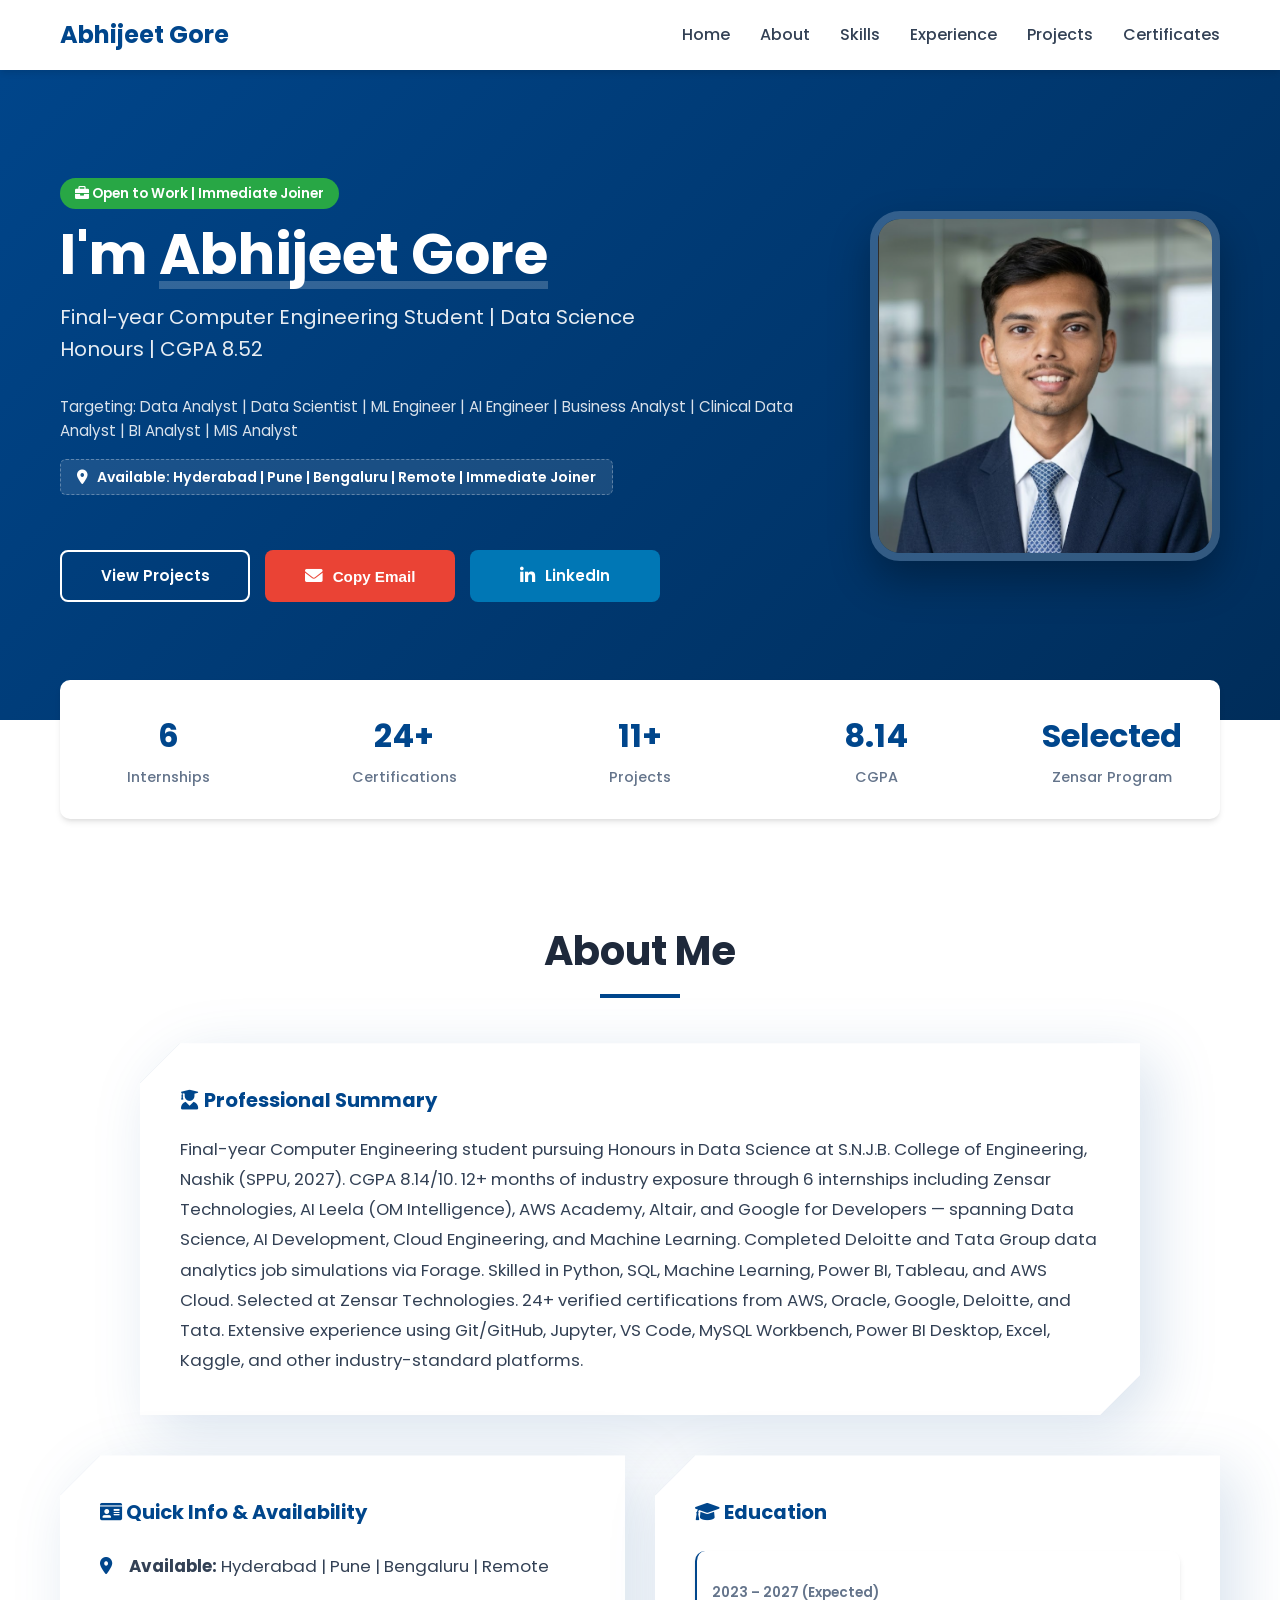
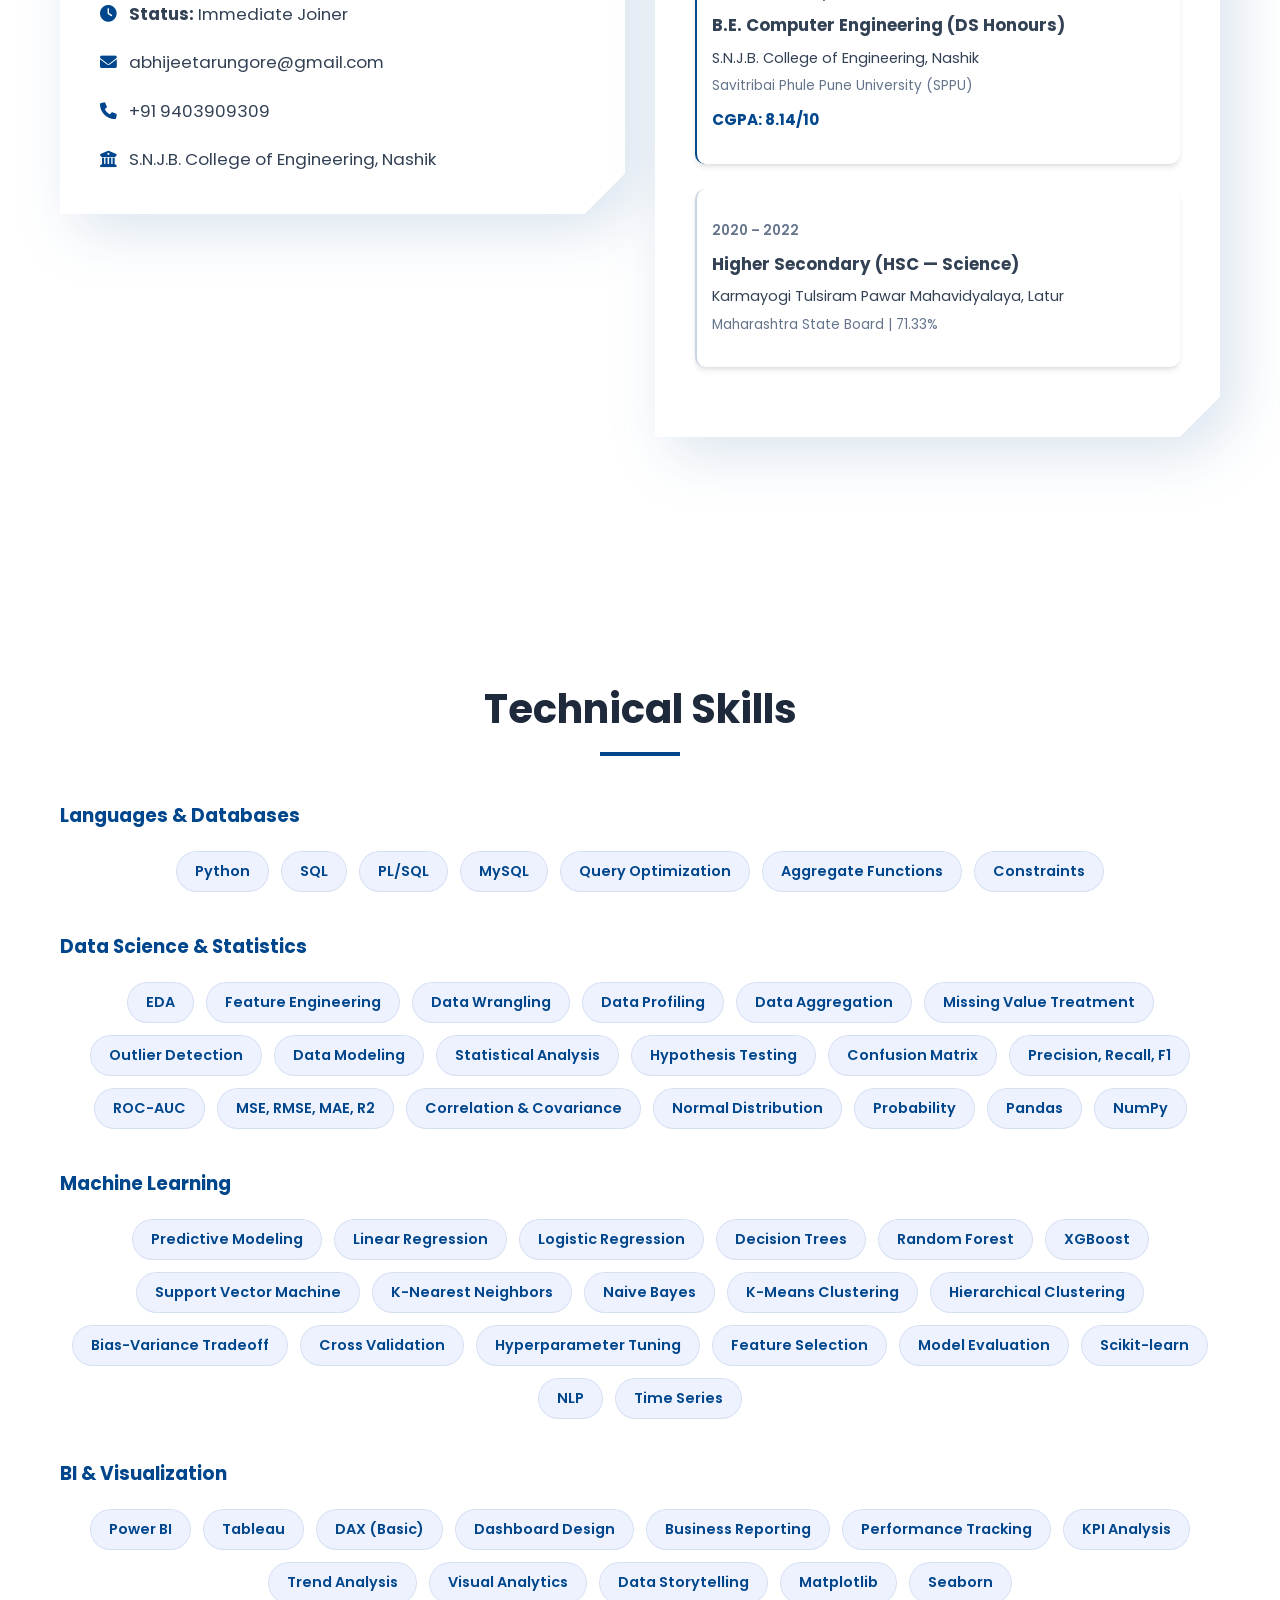
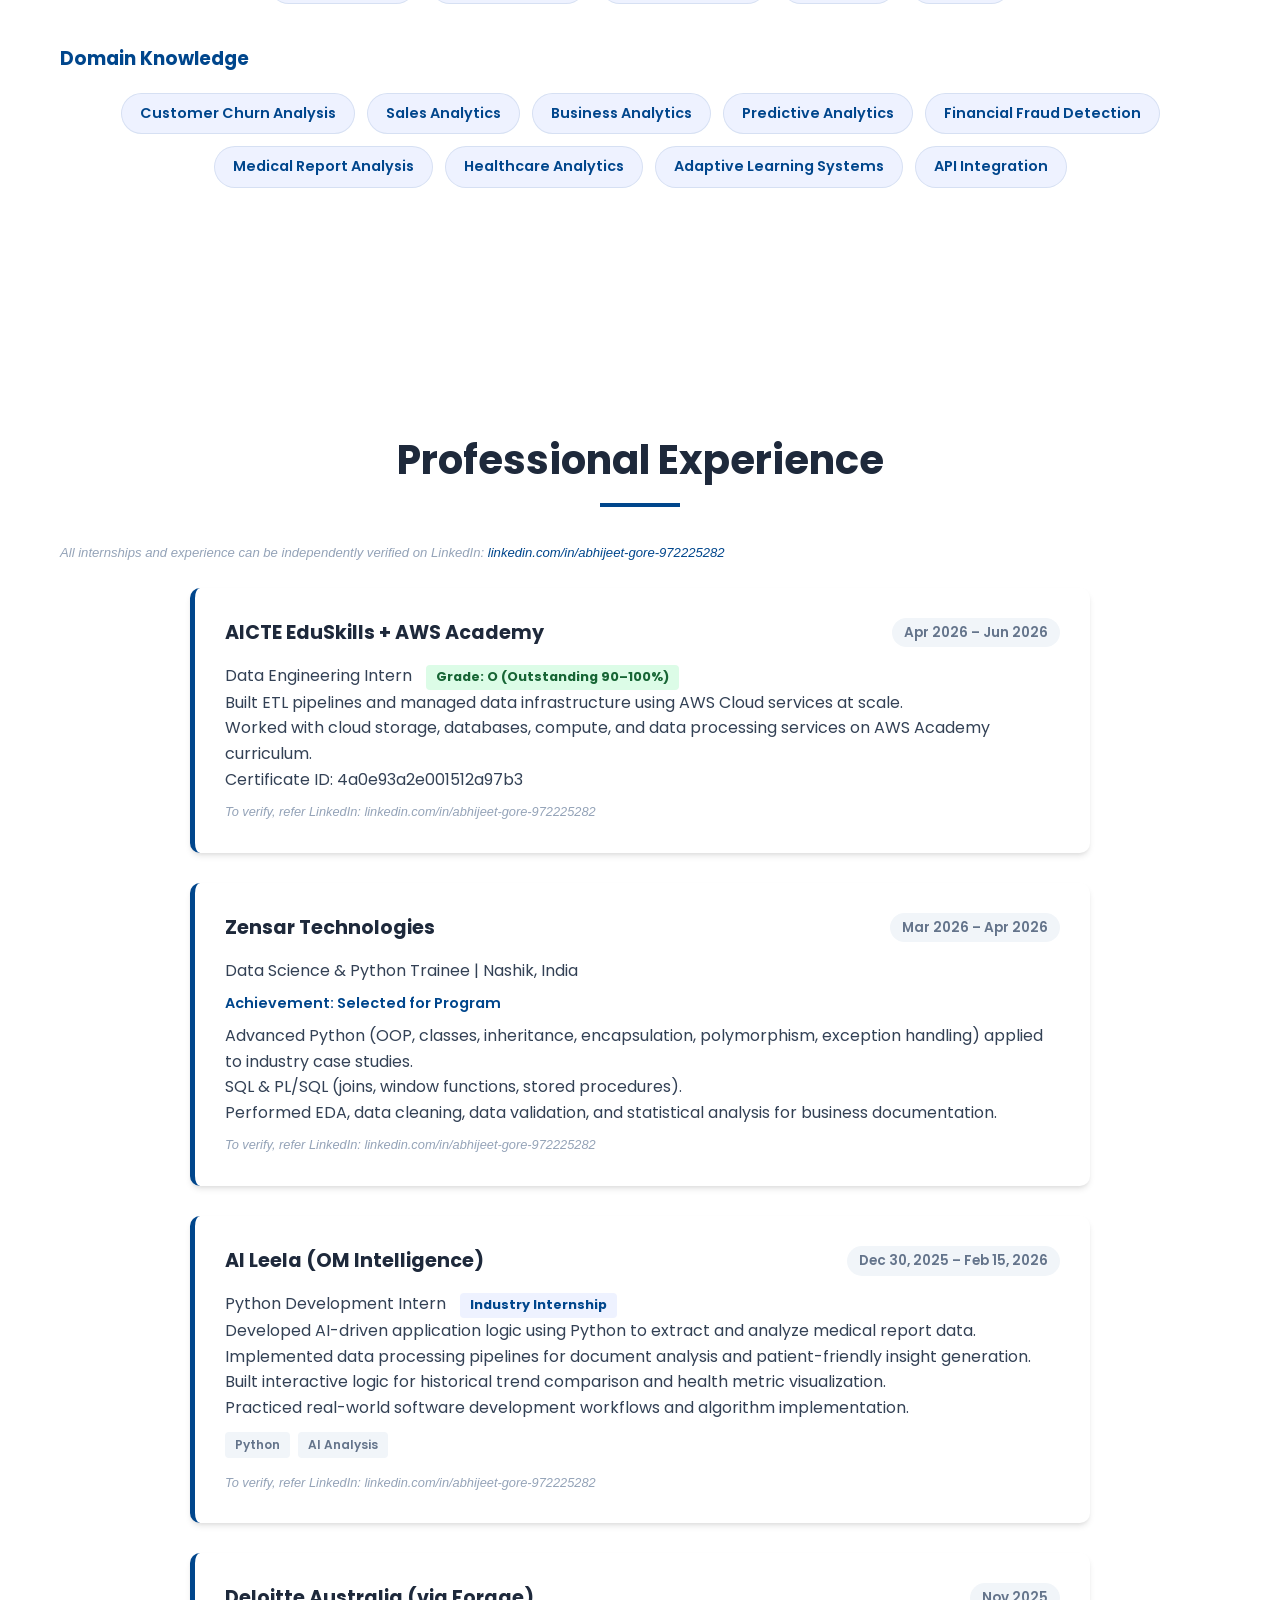
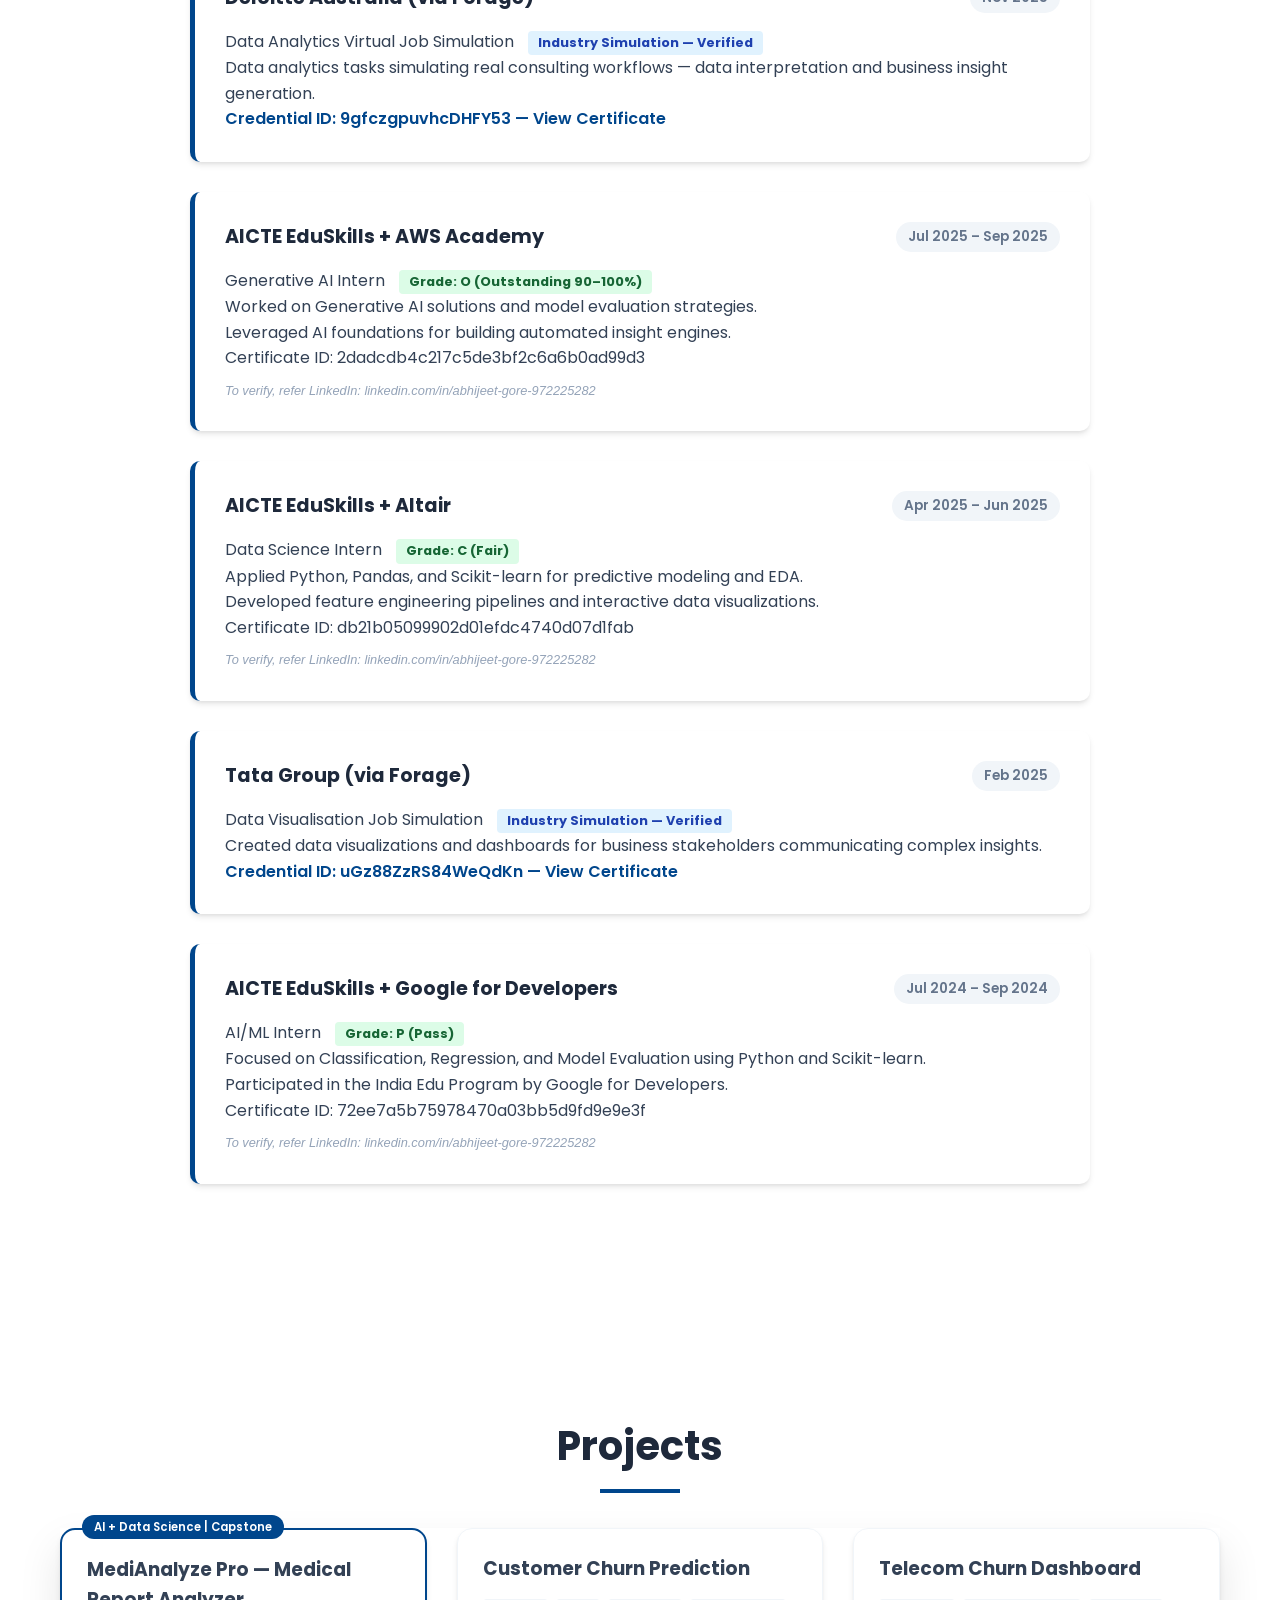
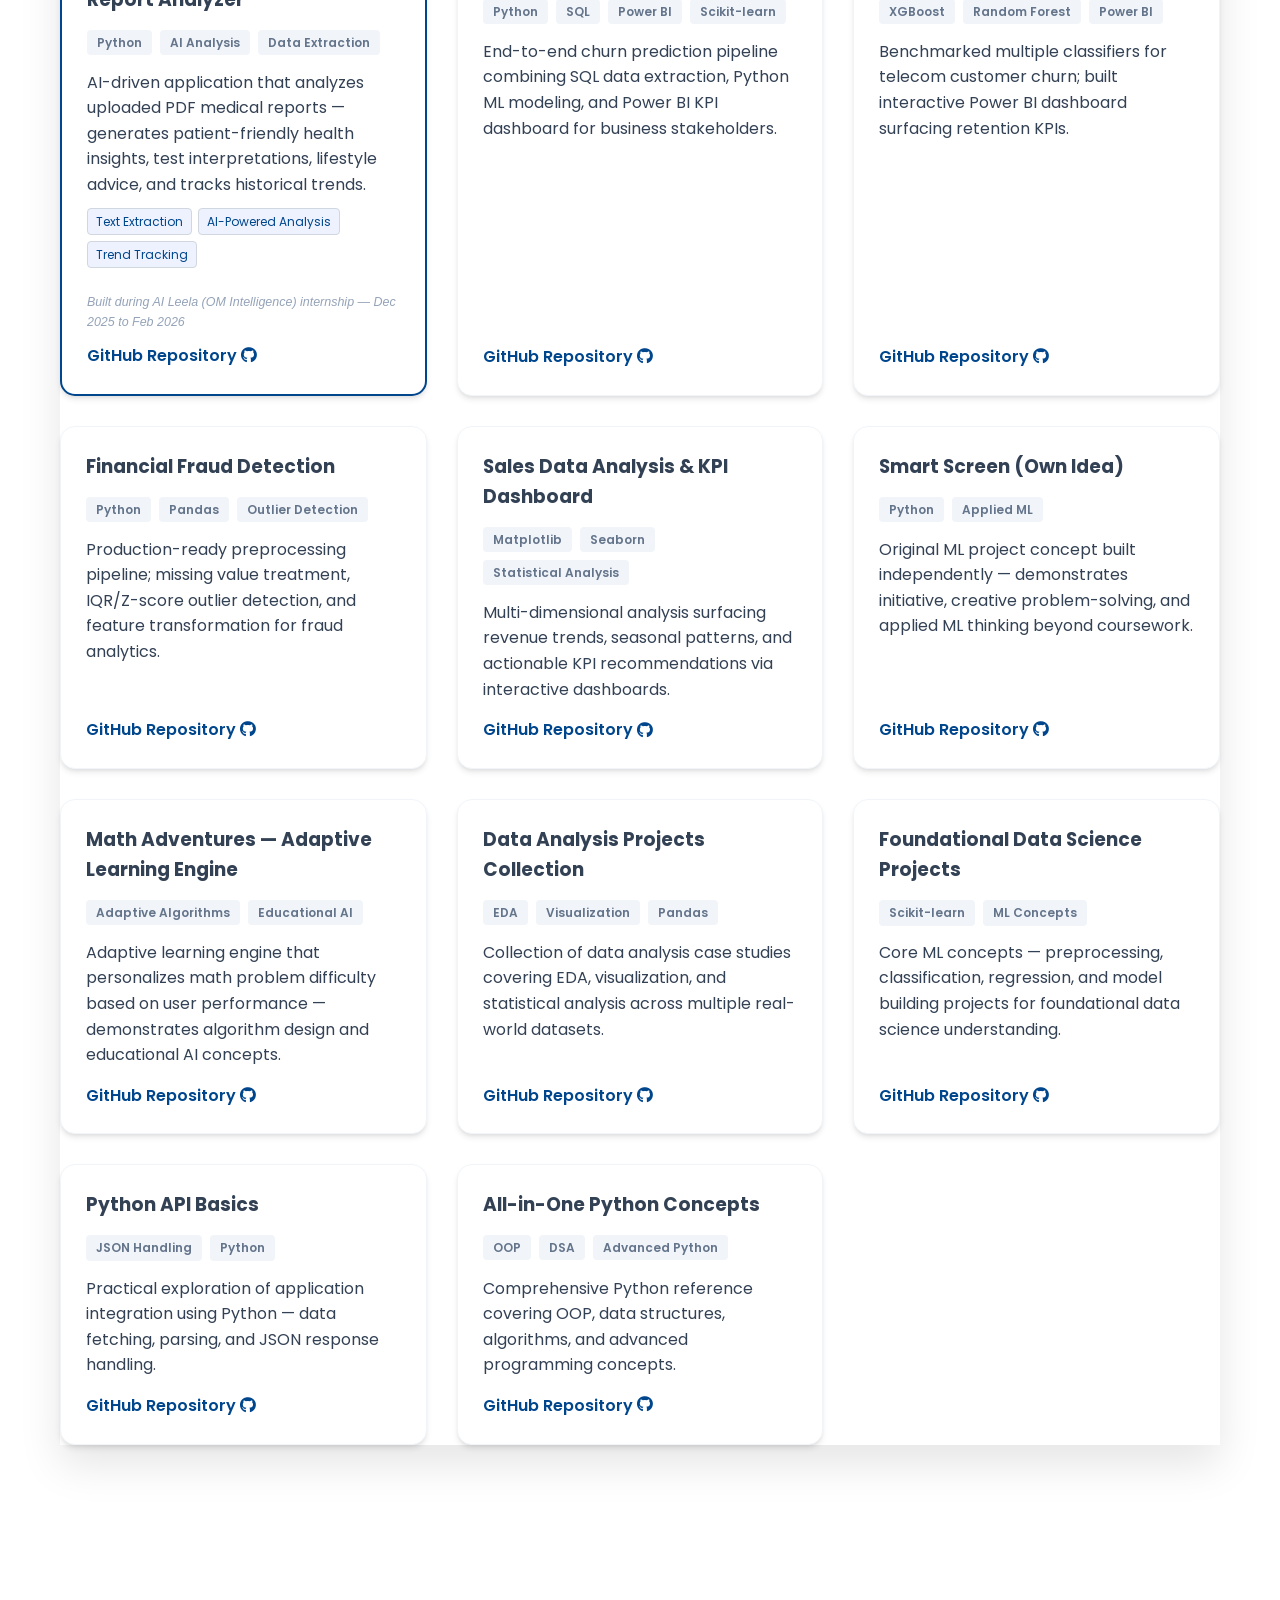
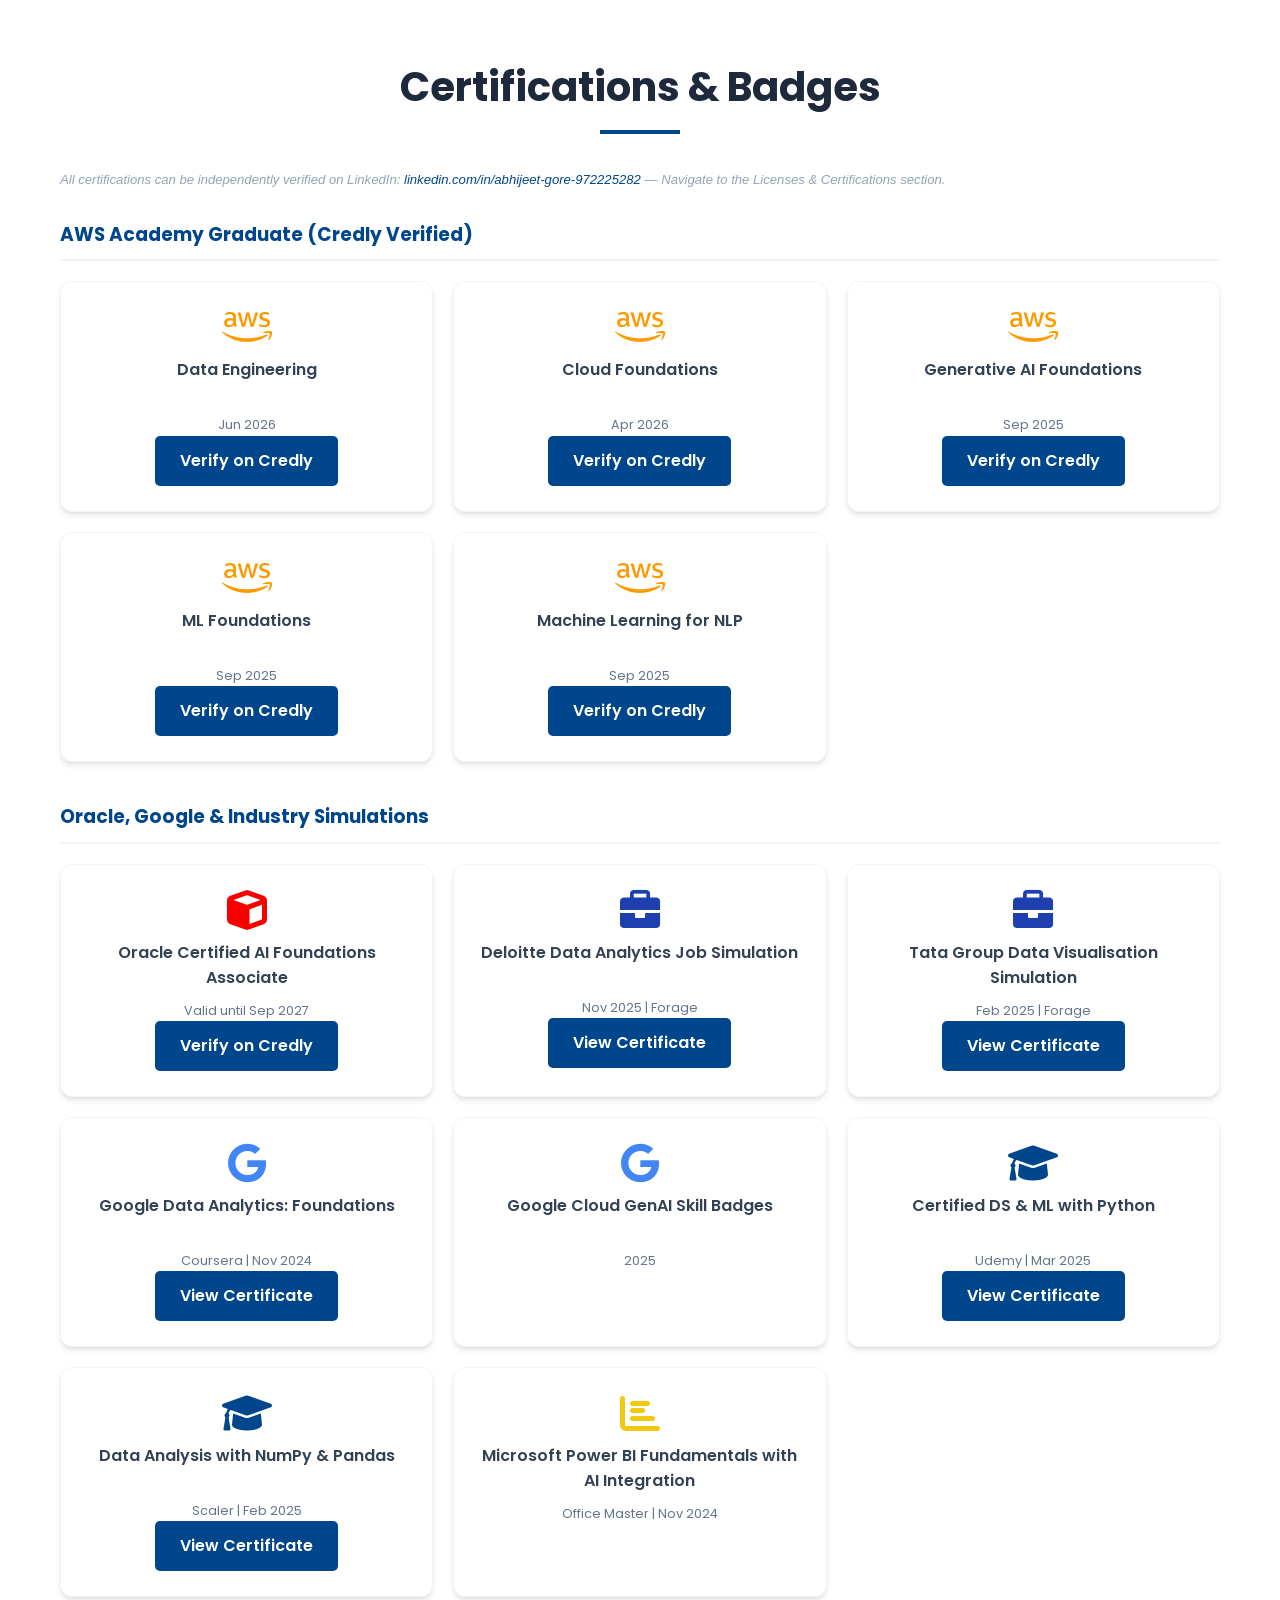
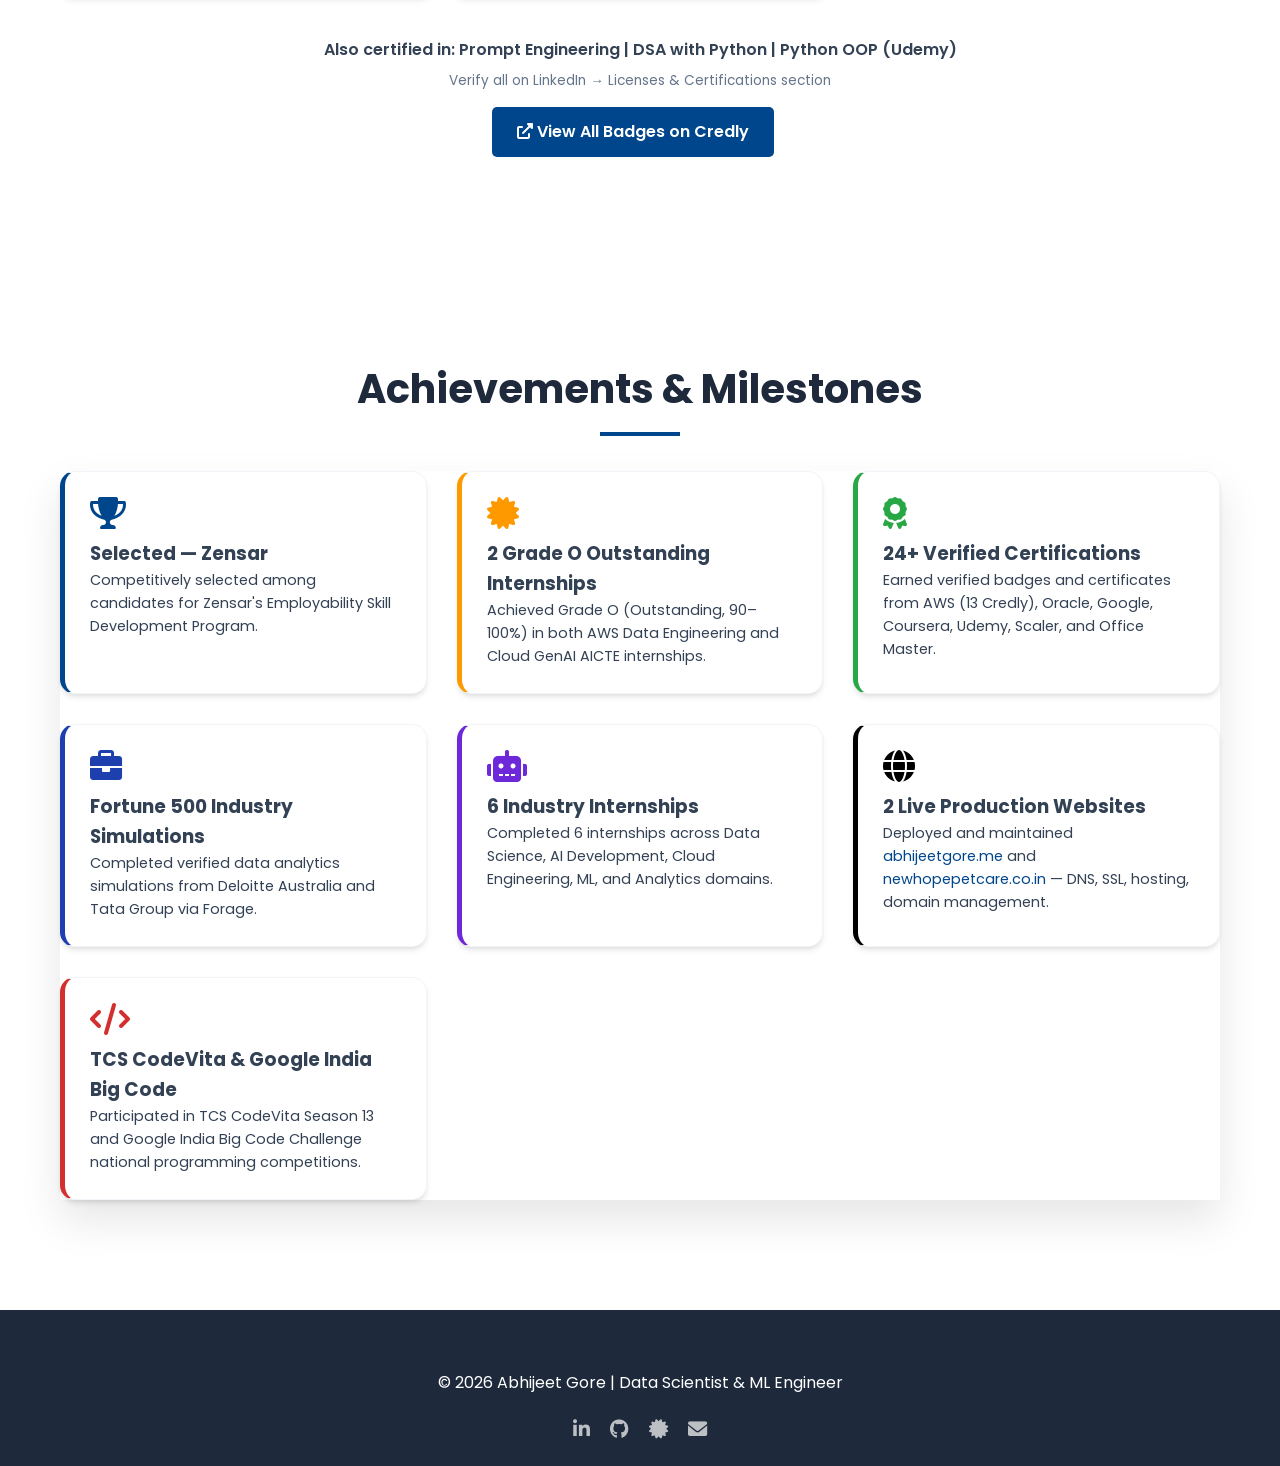
==== commit 1a7b7304: "Update CGPA in index.html Updated CGPA from 8.14 to 8.52 in the tagline." ====
--- a/index.html
+++ b/index.html
@@ -43,7 +43,7 @@
             <div class="hero-content" data-aos="fade-right">
                 <span class="open-to-work-badge"><i class="fas fa-briefcase"></i> Open to Work | Immediate Joiner</span>
                 <h1>I'm <span class="highlight">Abhijeet Gore</span></h1>
-                <p class="tagline">Final-year Computer Engineering Student | Data Science Honours | CGPA 8.14</p>
+                <p class="tagline">Final-year Computer Engineering Student | Data Science Honours | CGPA 8.52</p>
                 <p style="margin-bottom: 15px; color: rgba(255,255,255,0.85); font-size: 0.95rem;">Targeting: Data Analyst | Data Scientist | ML Engineer | AI Engineer | Business Analyst | Clinical Data Analyst | BI Analyst | MIS Analyst</p>
                 <div class="availability-strip" style="background: rgba(255,255,255,0.1); color: white; border: 1px dashed rgba(255,255,255,0.3); margin-bottom: 25px; display: inline-block; padding: 6px 16px; border-radius: 6px; font-size: 0.88rem;">
                     <i class="fas fa-map-marker-alt" style="margin-right: 6px;"></i> Available: Hyderabad | Pune | Bengaluru | Remote | Immediate Joiner
@@ -584,4 +584,4 @@
     <script src="tilt.js"></script>
     <script src="main.js"></script>
 </body>
-</html>+</html>
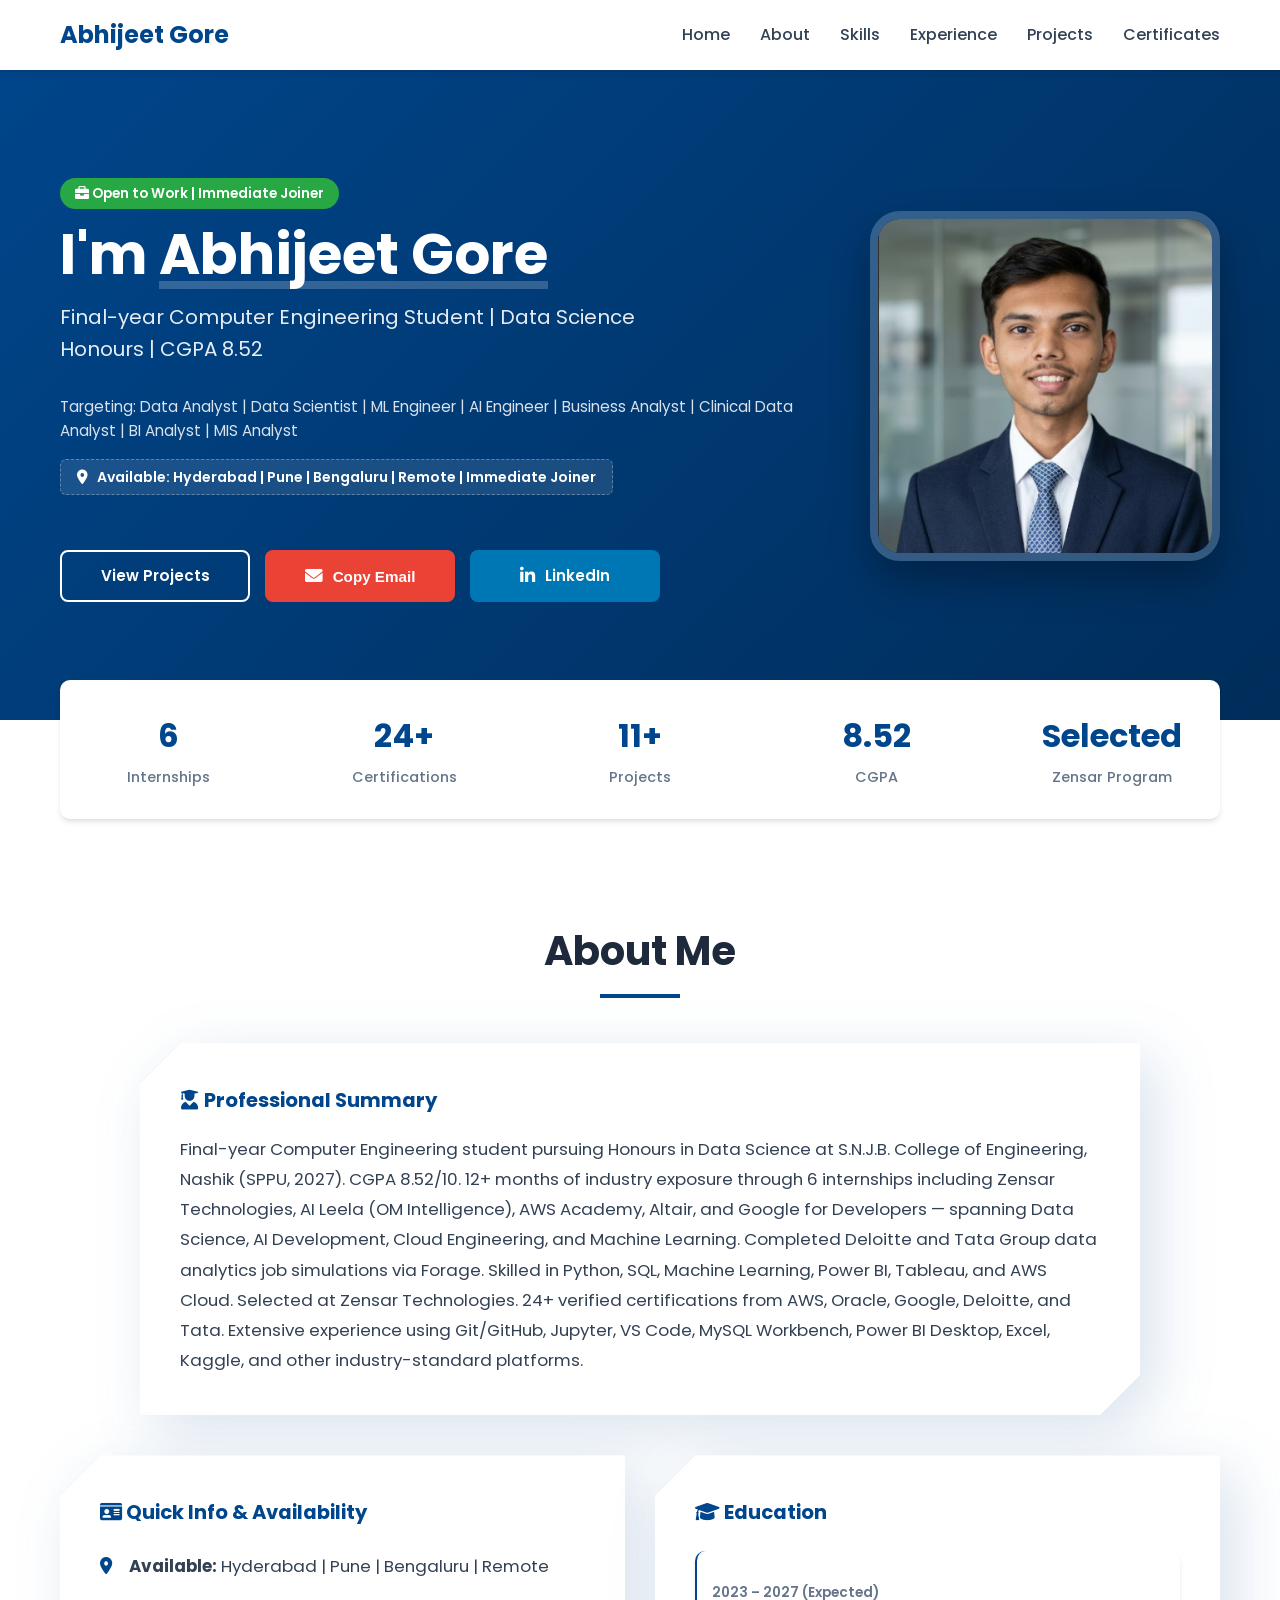
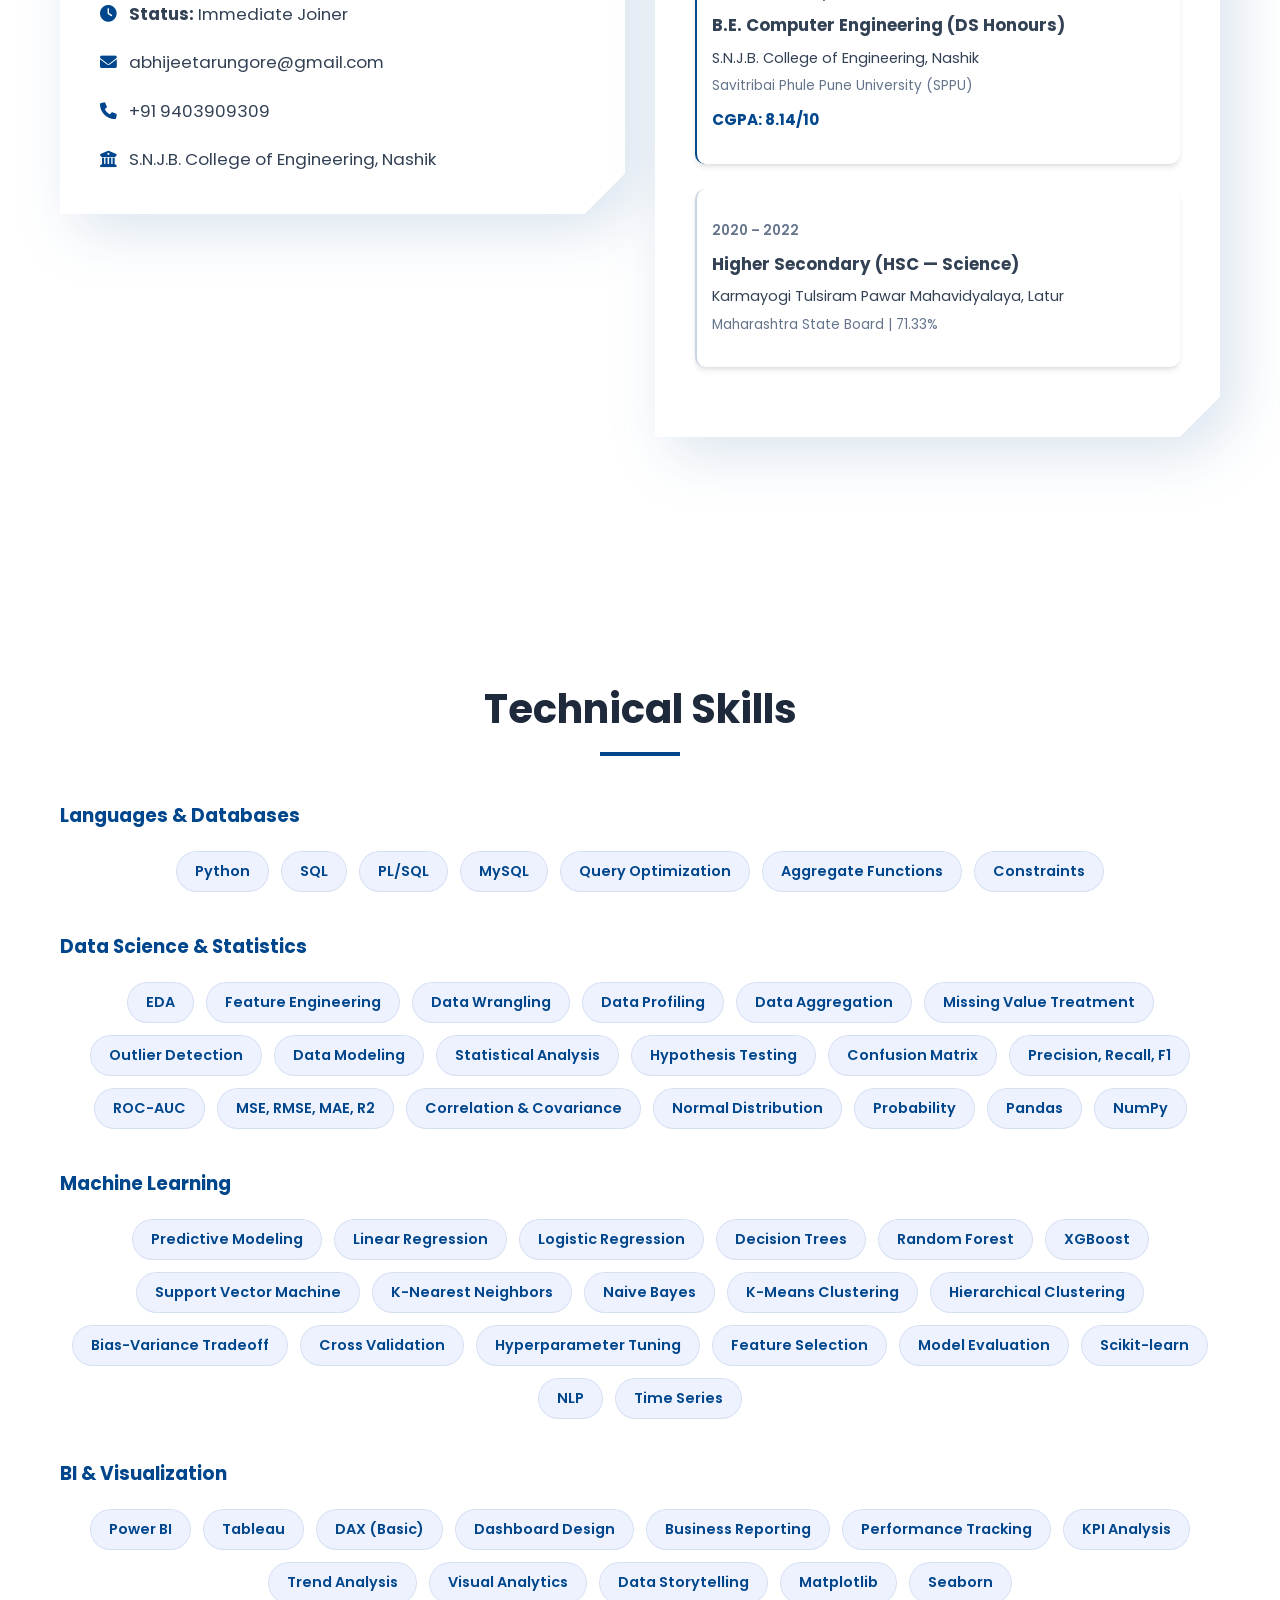
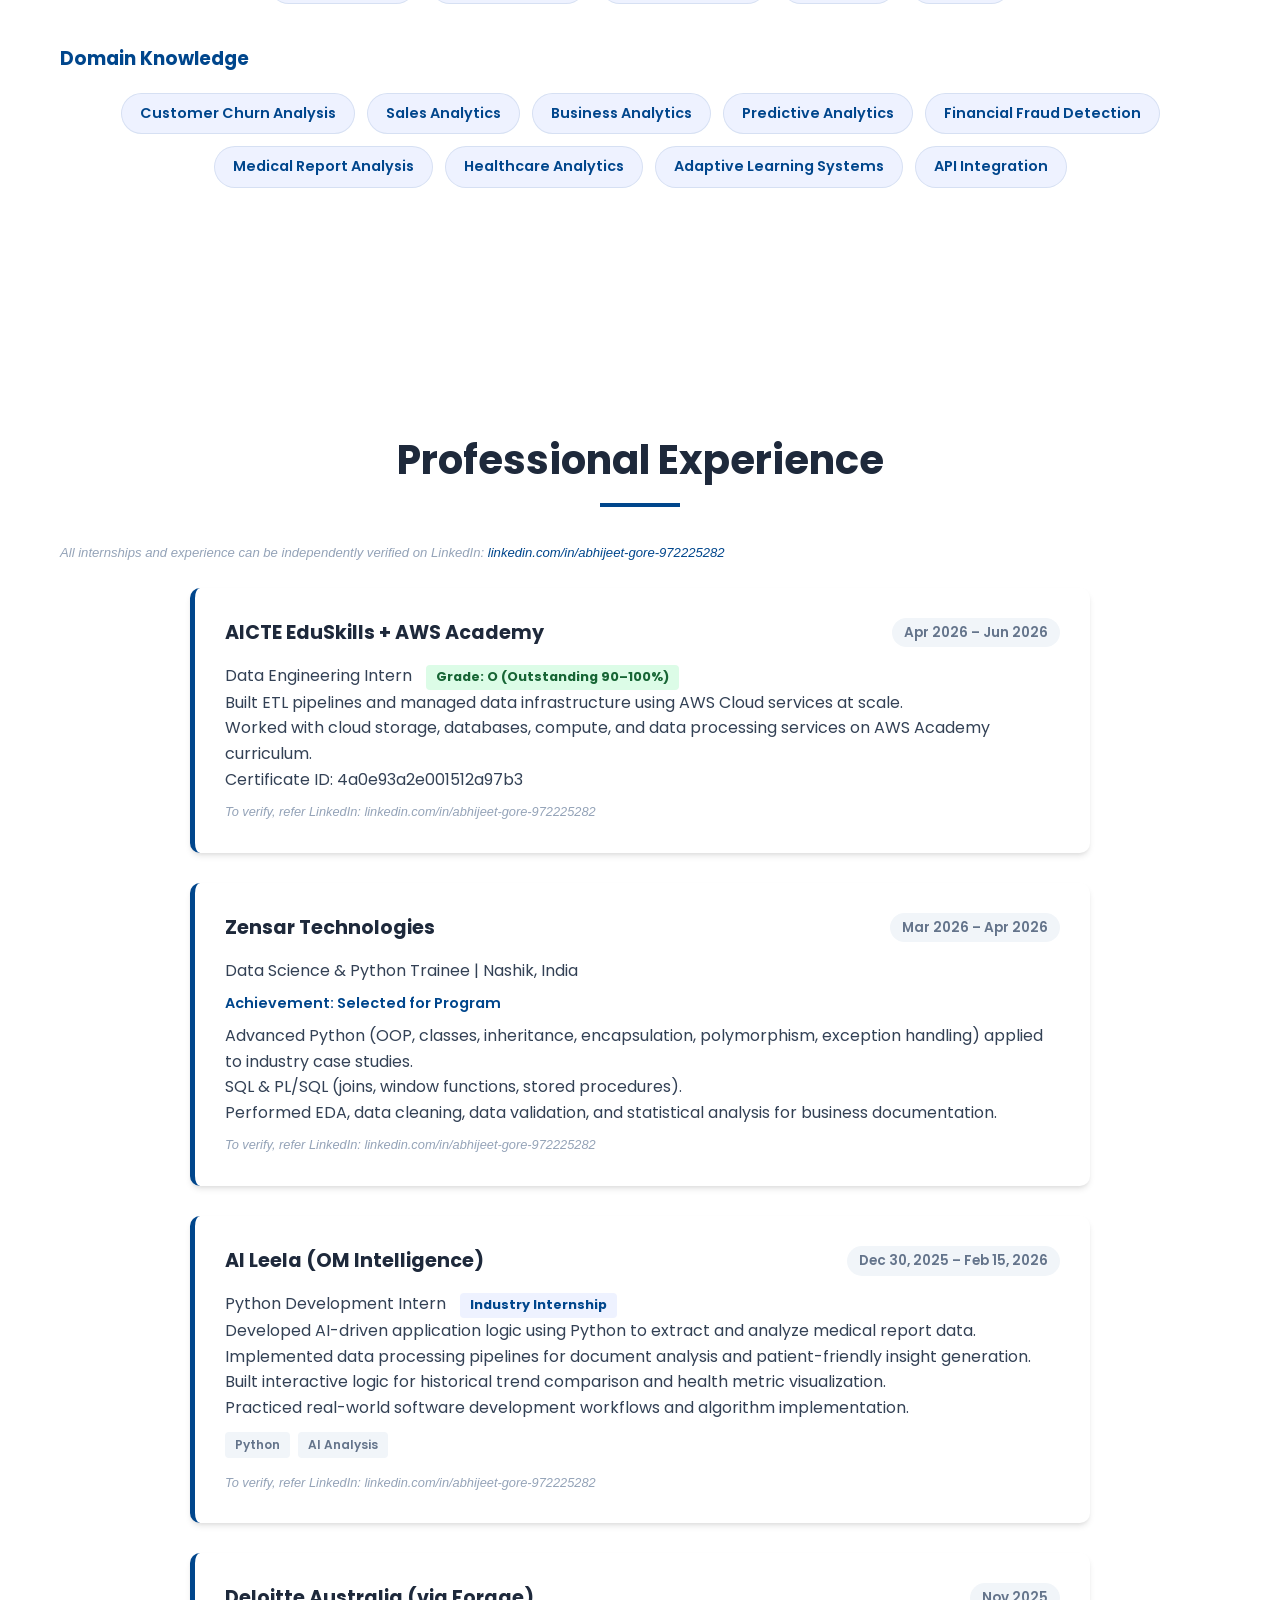
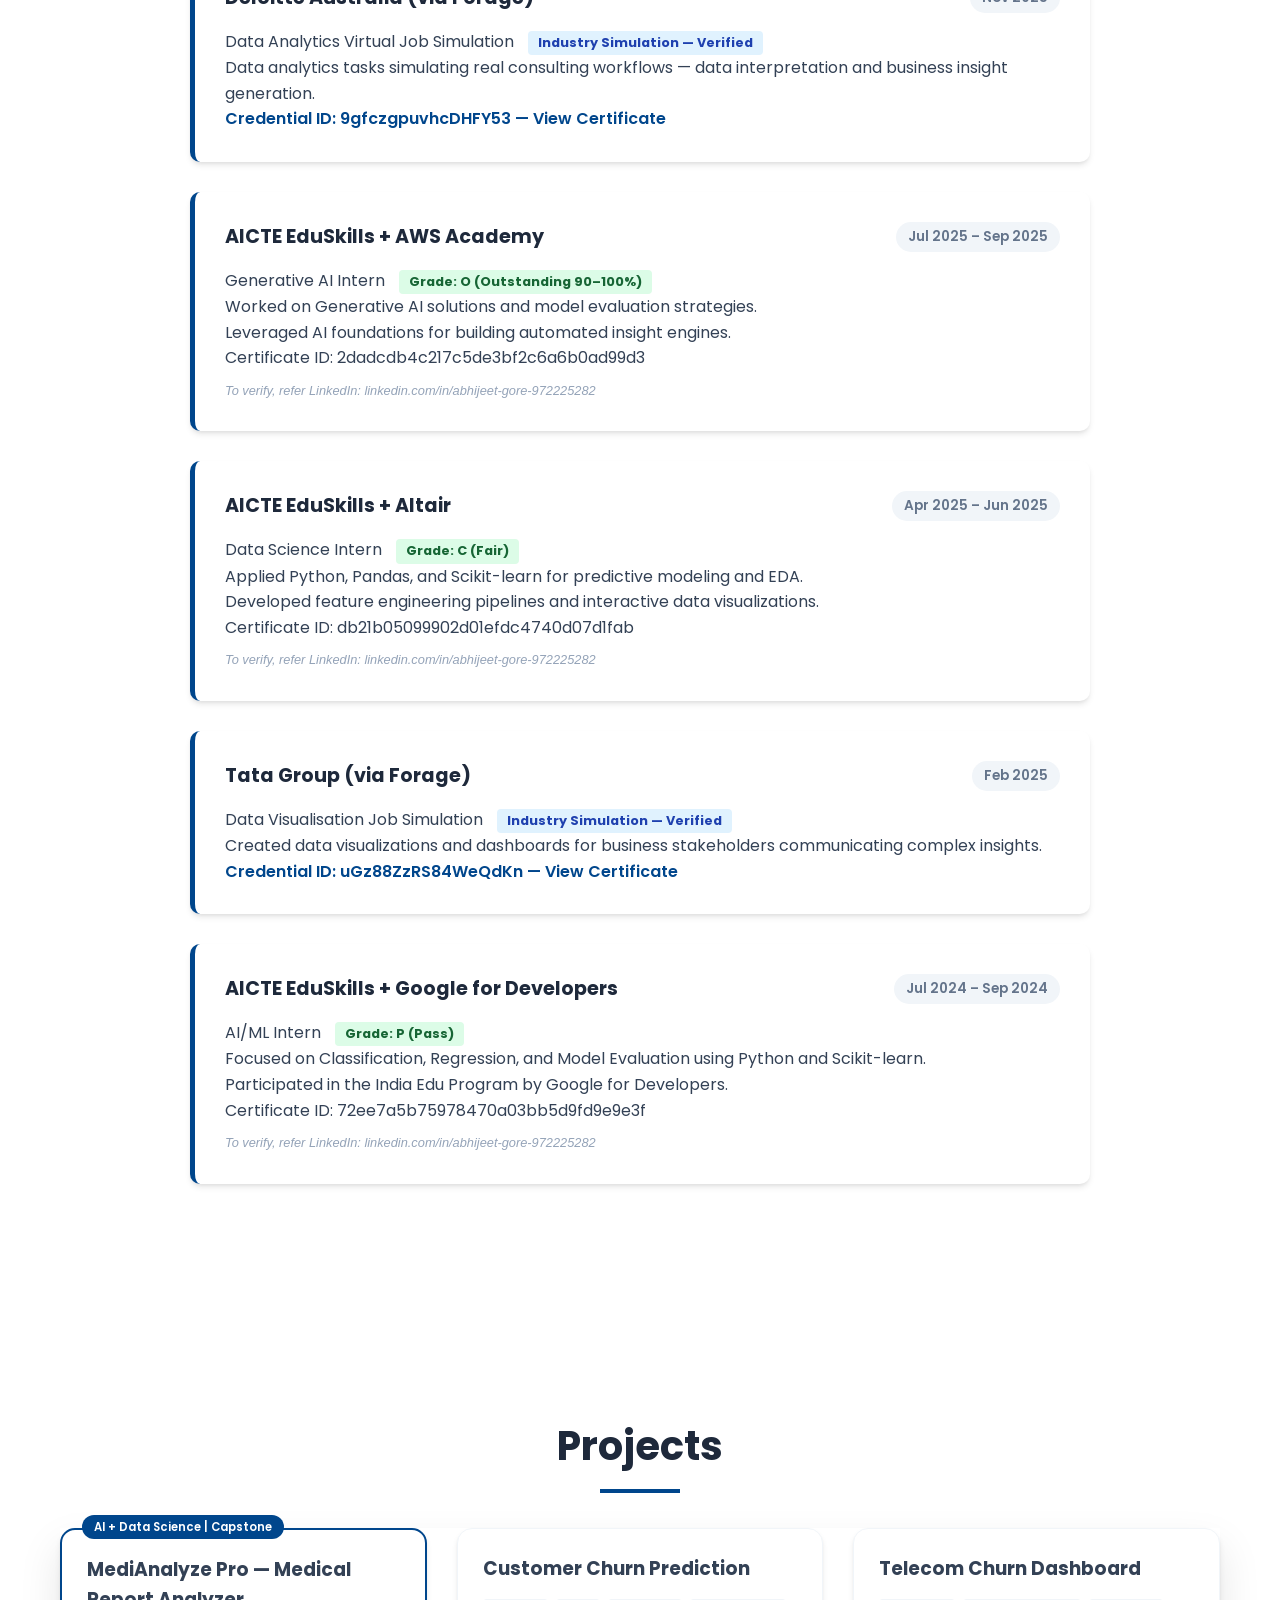
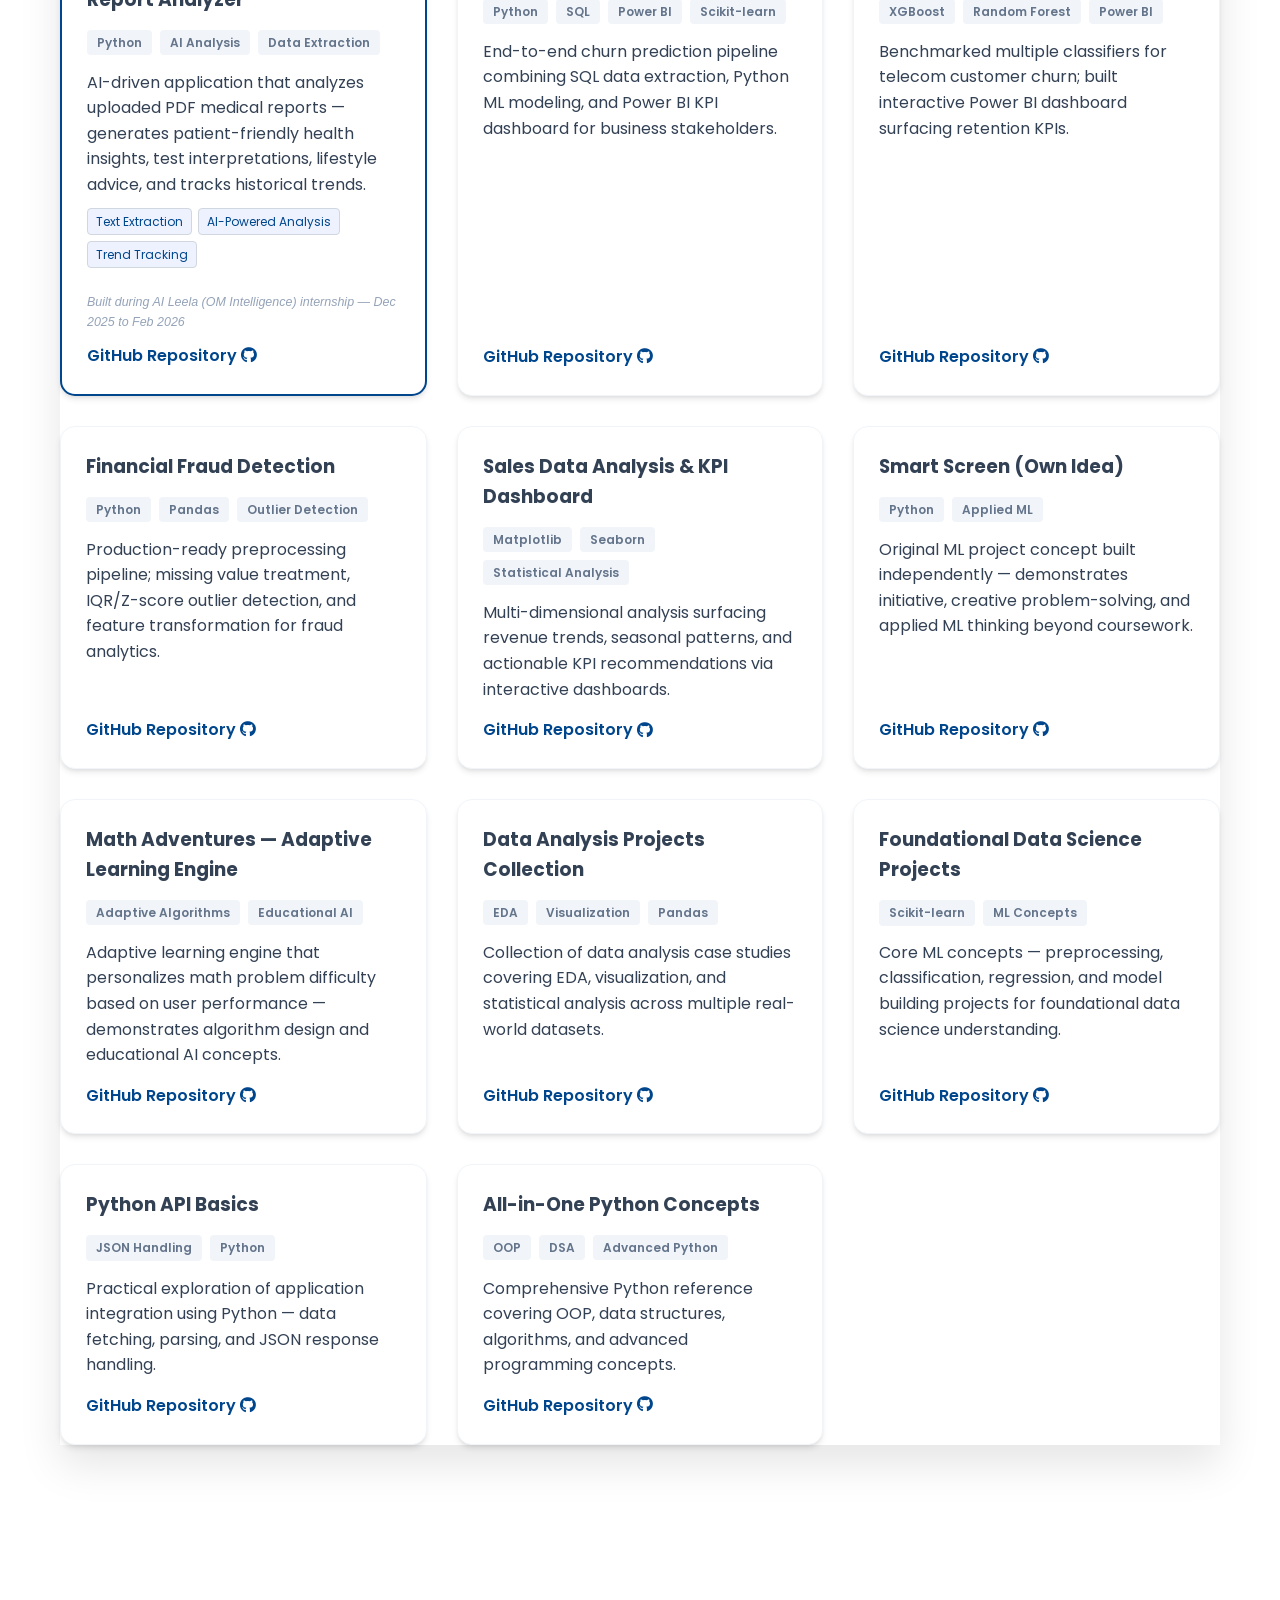
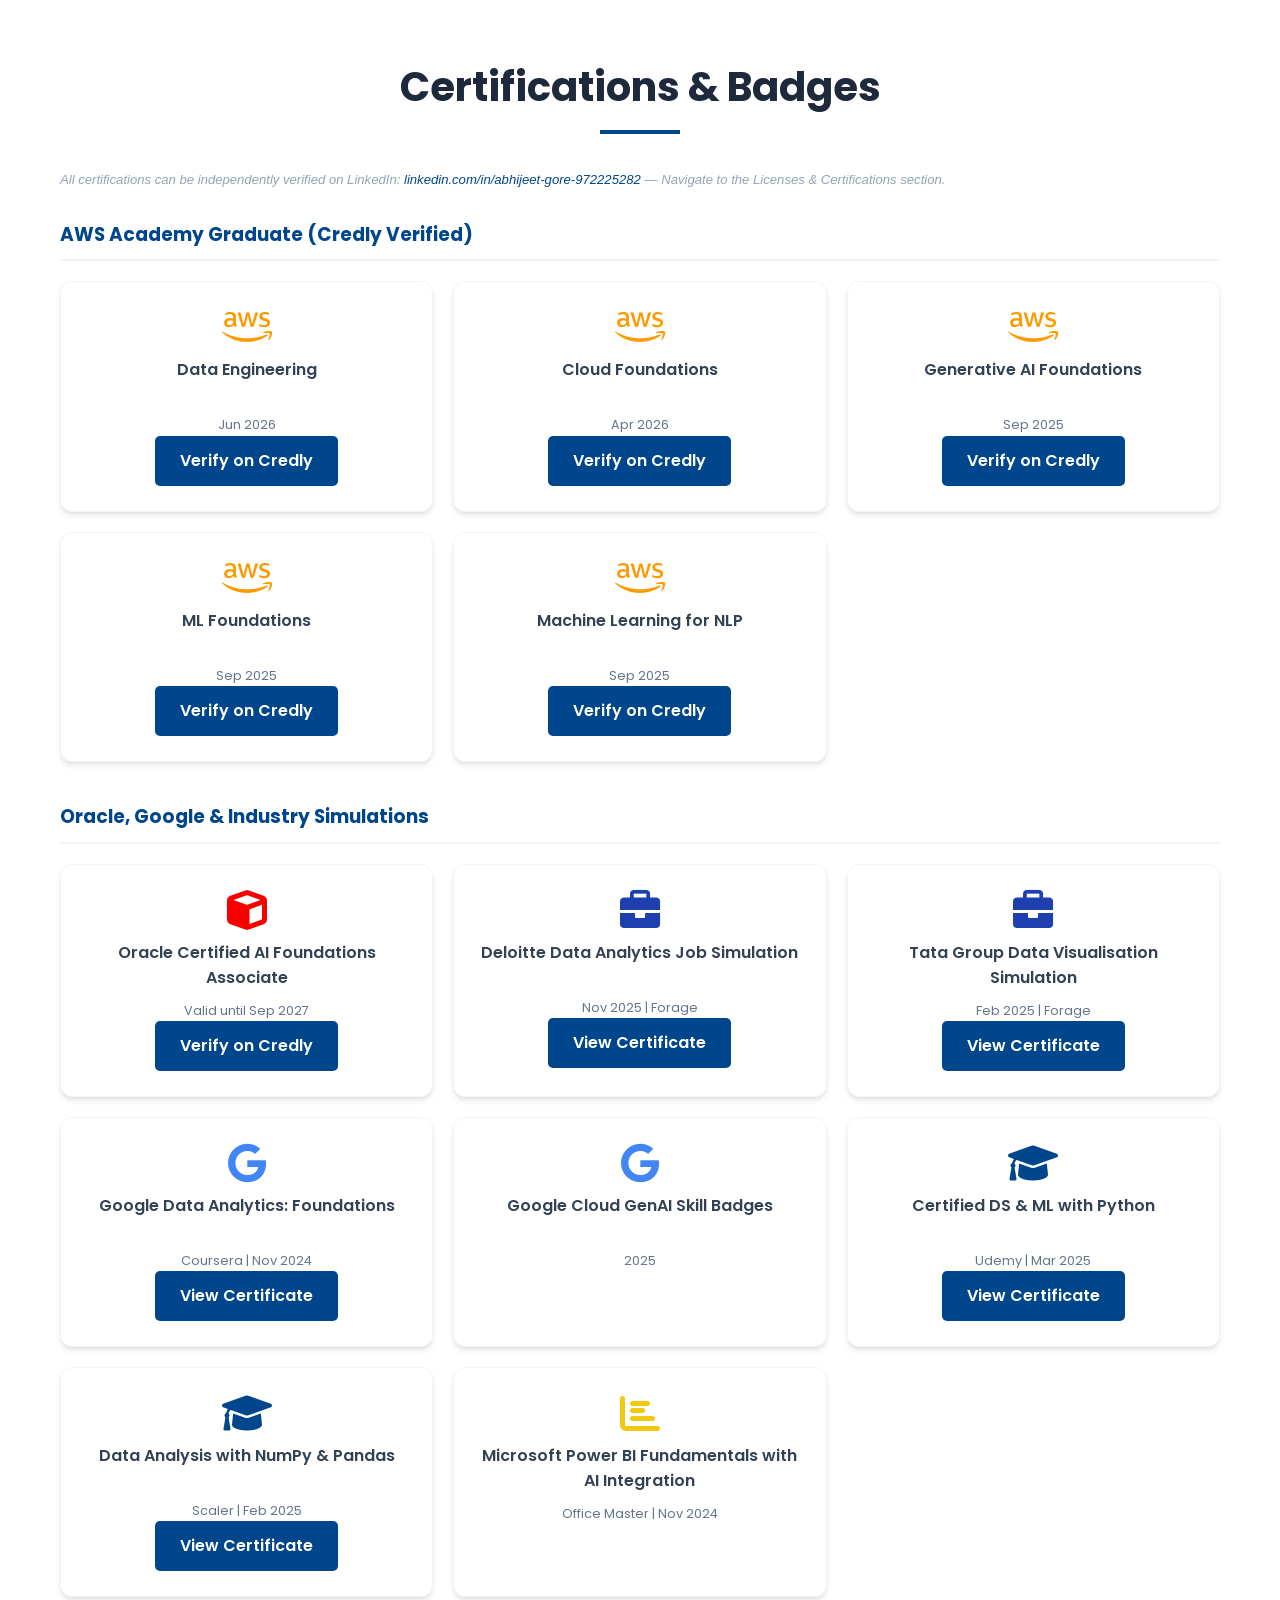
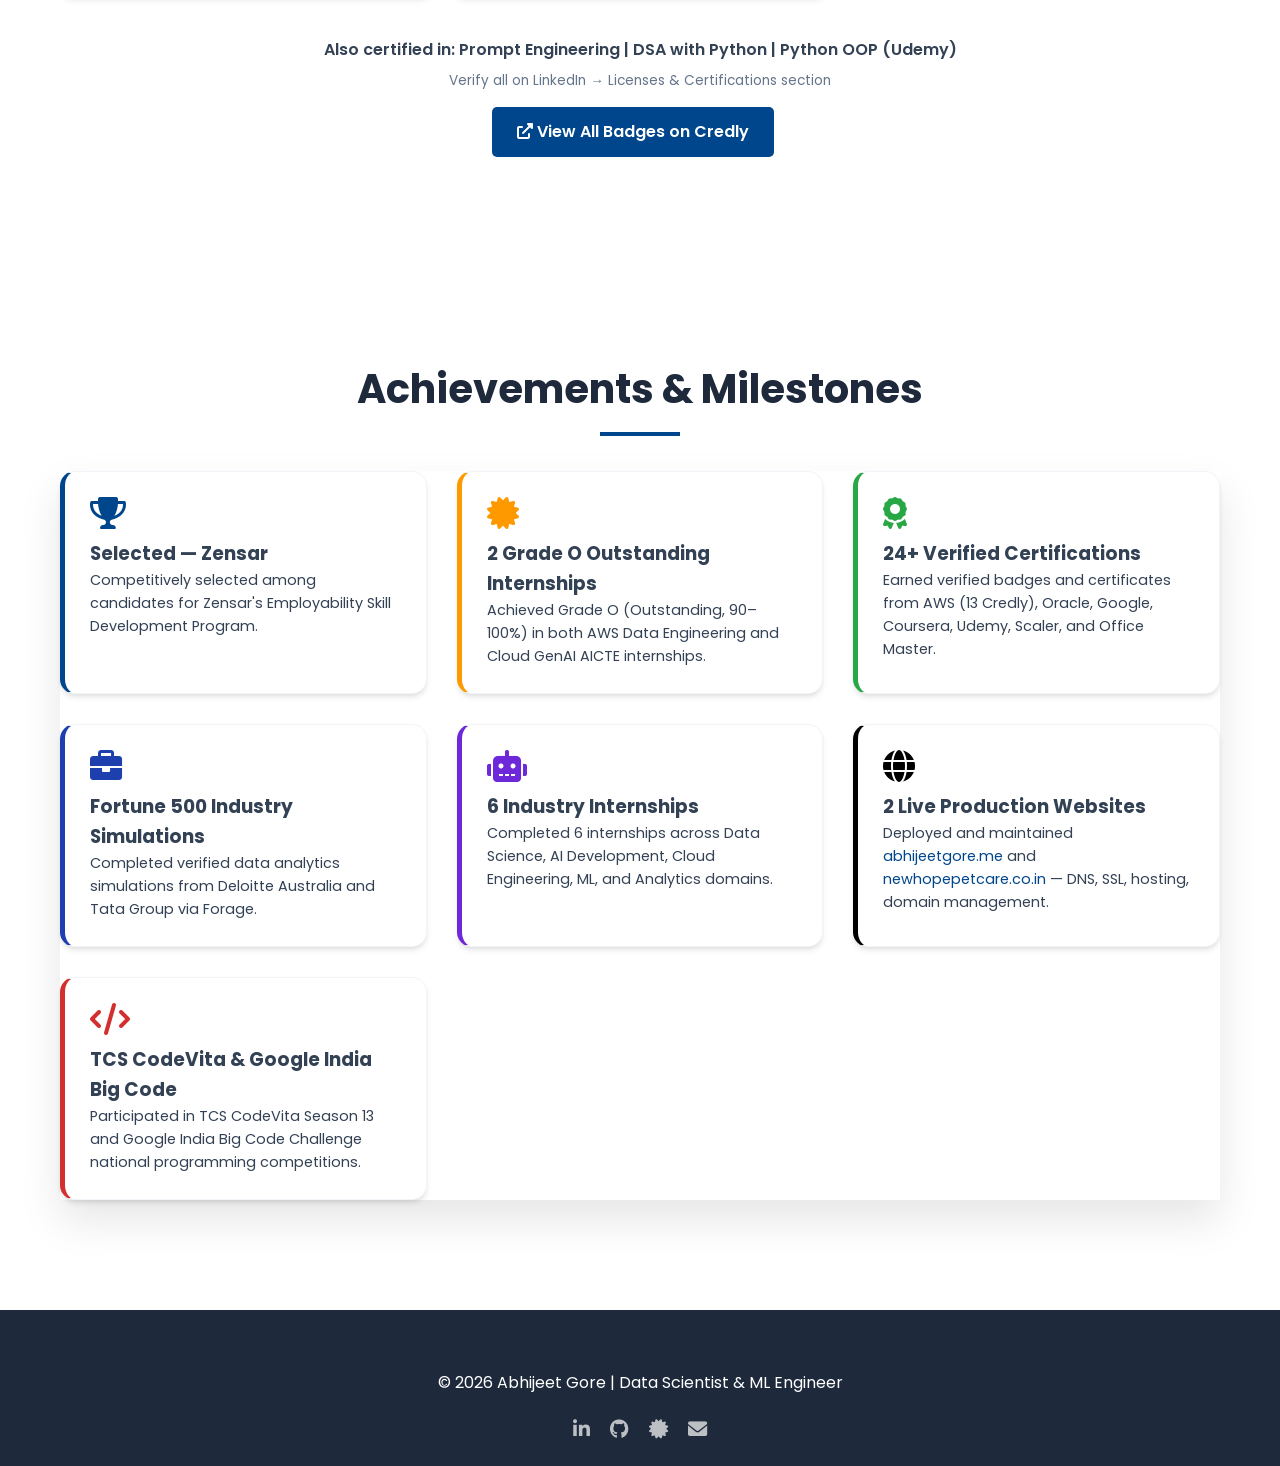
==== commit 3c7ccf69: "Update CGPA in profile summary Updated CGPA from 8.14 to 8.52 in the profile summary." ====
--- a/index.html
+++ b/index.html
@@ -77,7 +77,7 @@
                     <p>Projects</p>
                 </div>
                 <div class="metric-item">
-                    <h2>8.14</h2>
+                    <h2>8.52</h2>
                     <p>CGPA</p>
                 </div>
                 <div class="metric-item">
@@ -97,7 +97,7 @@
             <div class="profile-summary-wrapper" style="max-width: 1000px; margin: 0 auto 40px auto;">
                 <div class="profile-summary-card">
                     <h3 style="color: var(--primary-color); margin-bottom: 15px;"><i class="fas fa-user-graduate"></i> Professional Summary</h3>
-                    <p>Final-year Computer Engineering student pursuing Honours in Data Science at S.N.J.B. College of Engineering, Nashik (SPPU, 2027). CGPA 8.14/10. 12+ months of industry exposure through 6 internships including Zensar Technologies, AI Leela (OM Intelligence), AWS Academy, Altair, and Google for Developers — spanning Data Science, AI Development, Cloud Engineering, and Machine Learning. Completed Deloitte and Tata Group data analytics job simulations via Forage. Skilled in Python, SQL, Machine Learning, Power BI, Tableau, and AWS Cloud. Selected at Zensar Technologies. 24+ verified certifications from AWS, Oracle, Google, Deloitte, and Tata. Extensive experience using Git/GitHub, Jupyter, VS Code, MySQL Workbench, Power BI Desktop, Excel, Kaggle, and other industry-standard platforms.</p>
+                    <p>Final-year Computer Engineering student pursuing Honours in Data Science at S.N.J.B. College of Engineering, Nashik (SPPU, 2027). CGPA 8.52/10. 12+ months of industry exposure through 6 internships including Zensar Technologies, AI Leela (OM Intelligence), AWS Academy, Altair, and Google for Developers — spanning Data Science, AI Development, Cloud Engineering, and Machine Learning. Completed Deloitte and Tata Group data analytics job simulations via Forage. Skilled in Python, SQL, Machine Learning, Power BI, Tableau, and AWS Cloud. Selected at Zensar Technologies. 24+ verified certifications from AWS, Oracle, Google, Deloitte, and Tata. Extensive experience using Git/GitHub, Jupyter, VS Code, MySQL Workbench, Power BI Desktop, Excel, Kaggle, and other industry-standard platforms.</p>
                 </div>
             </div>
 
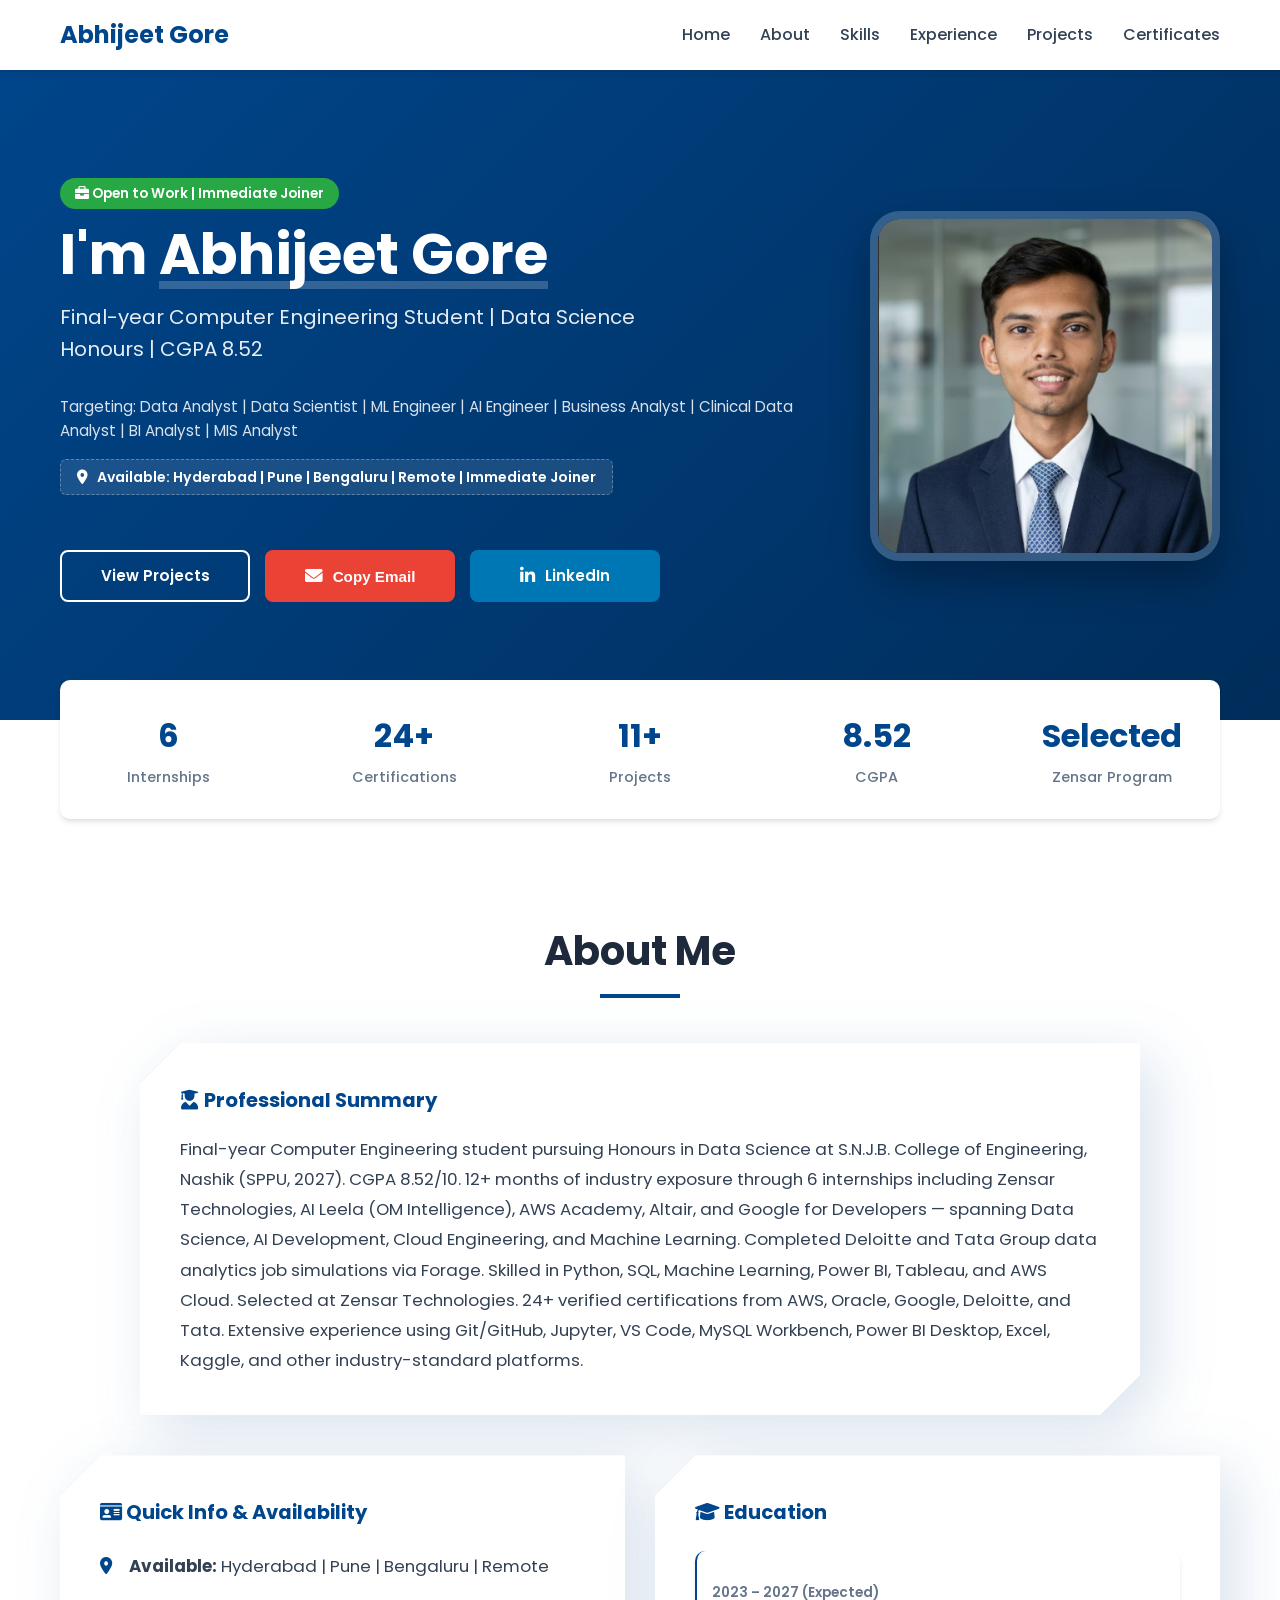
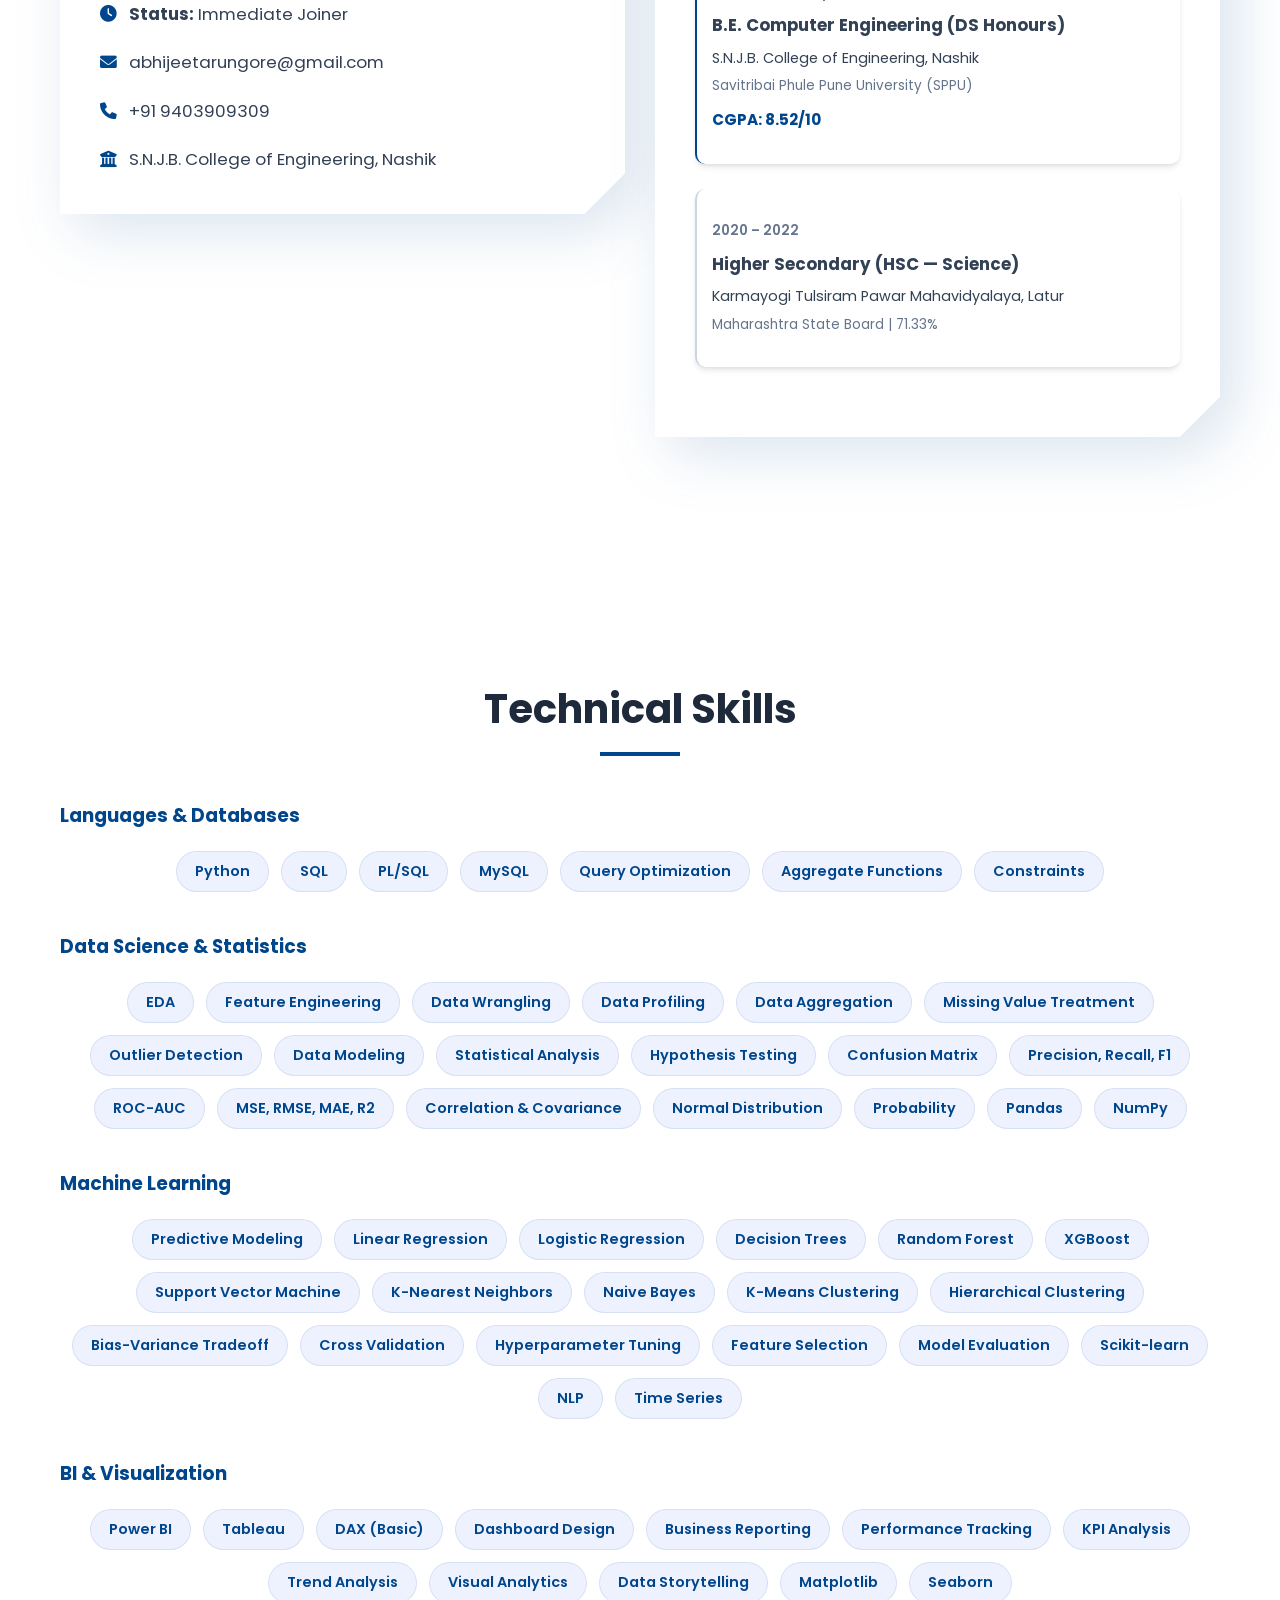
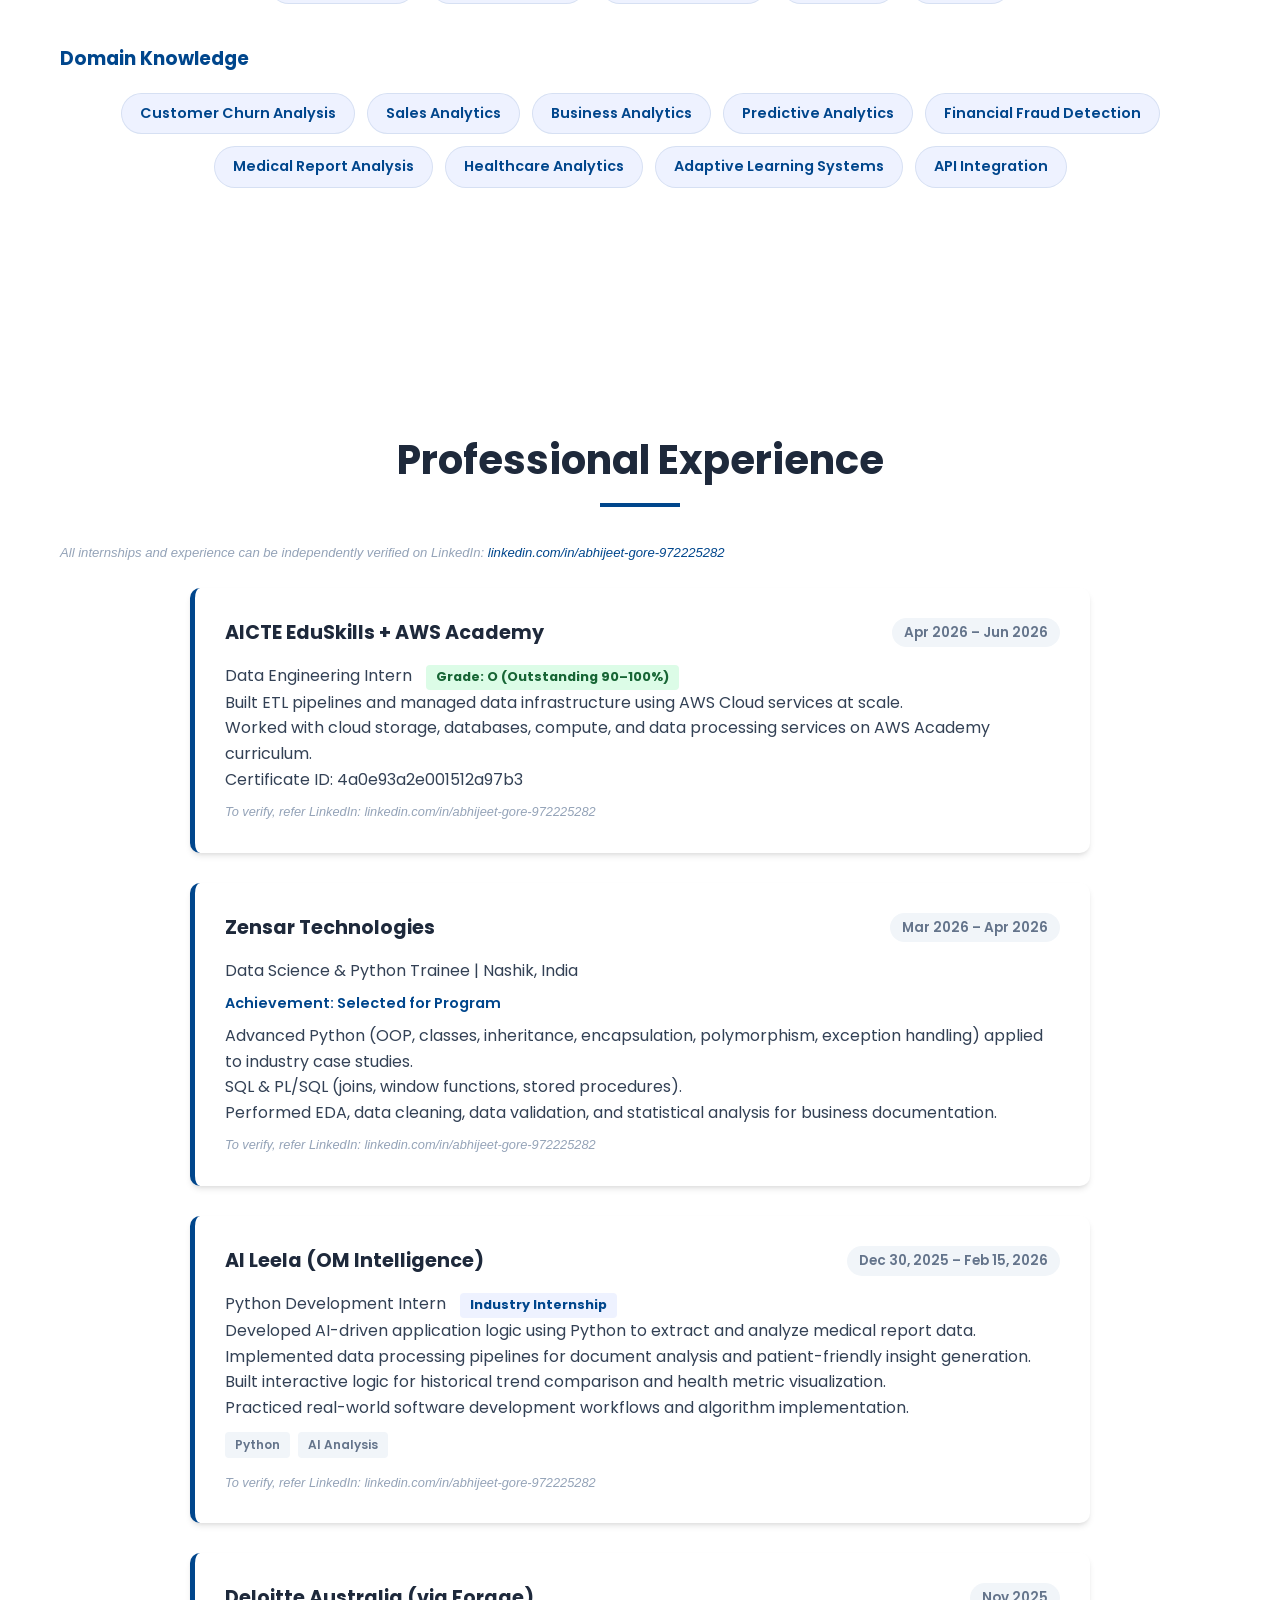
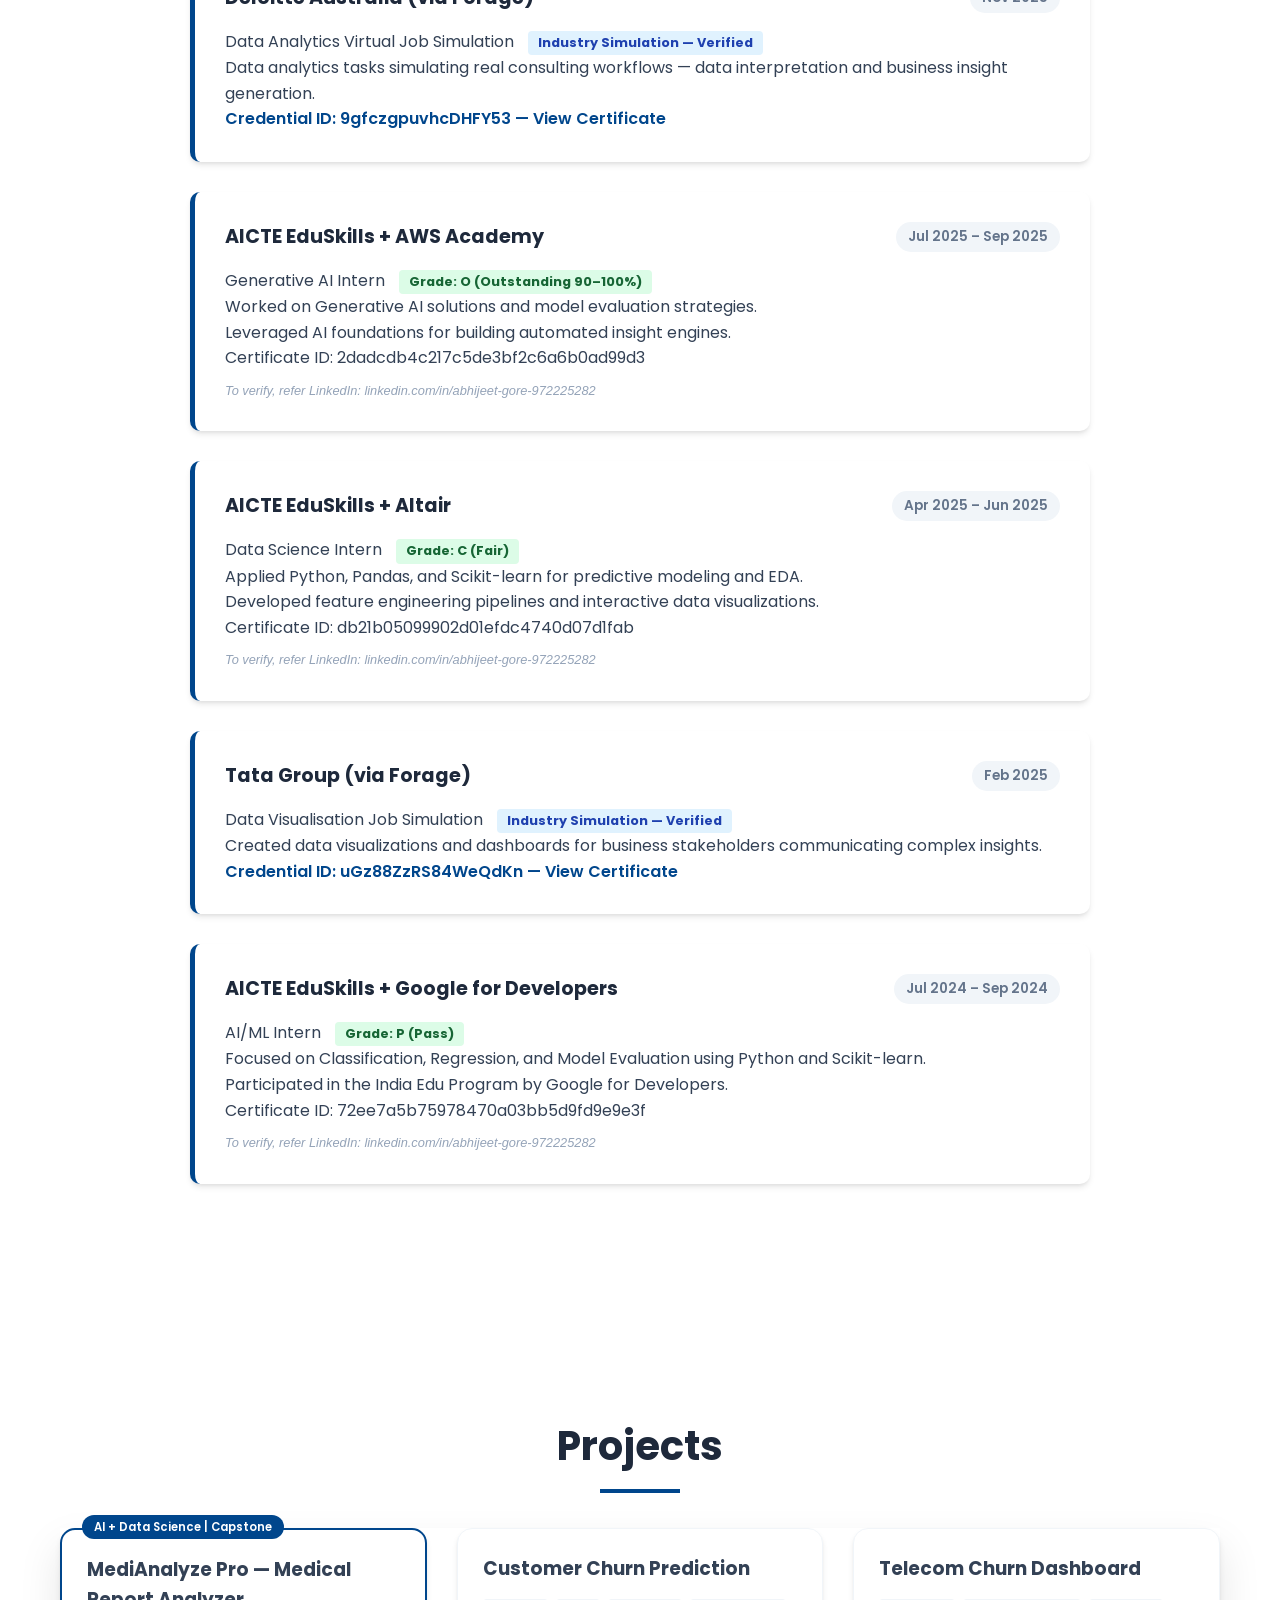
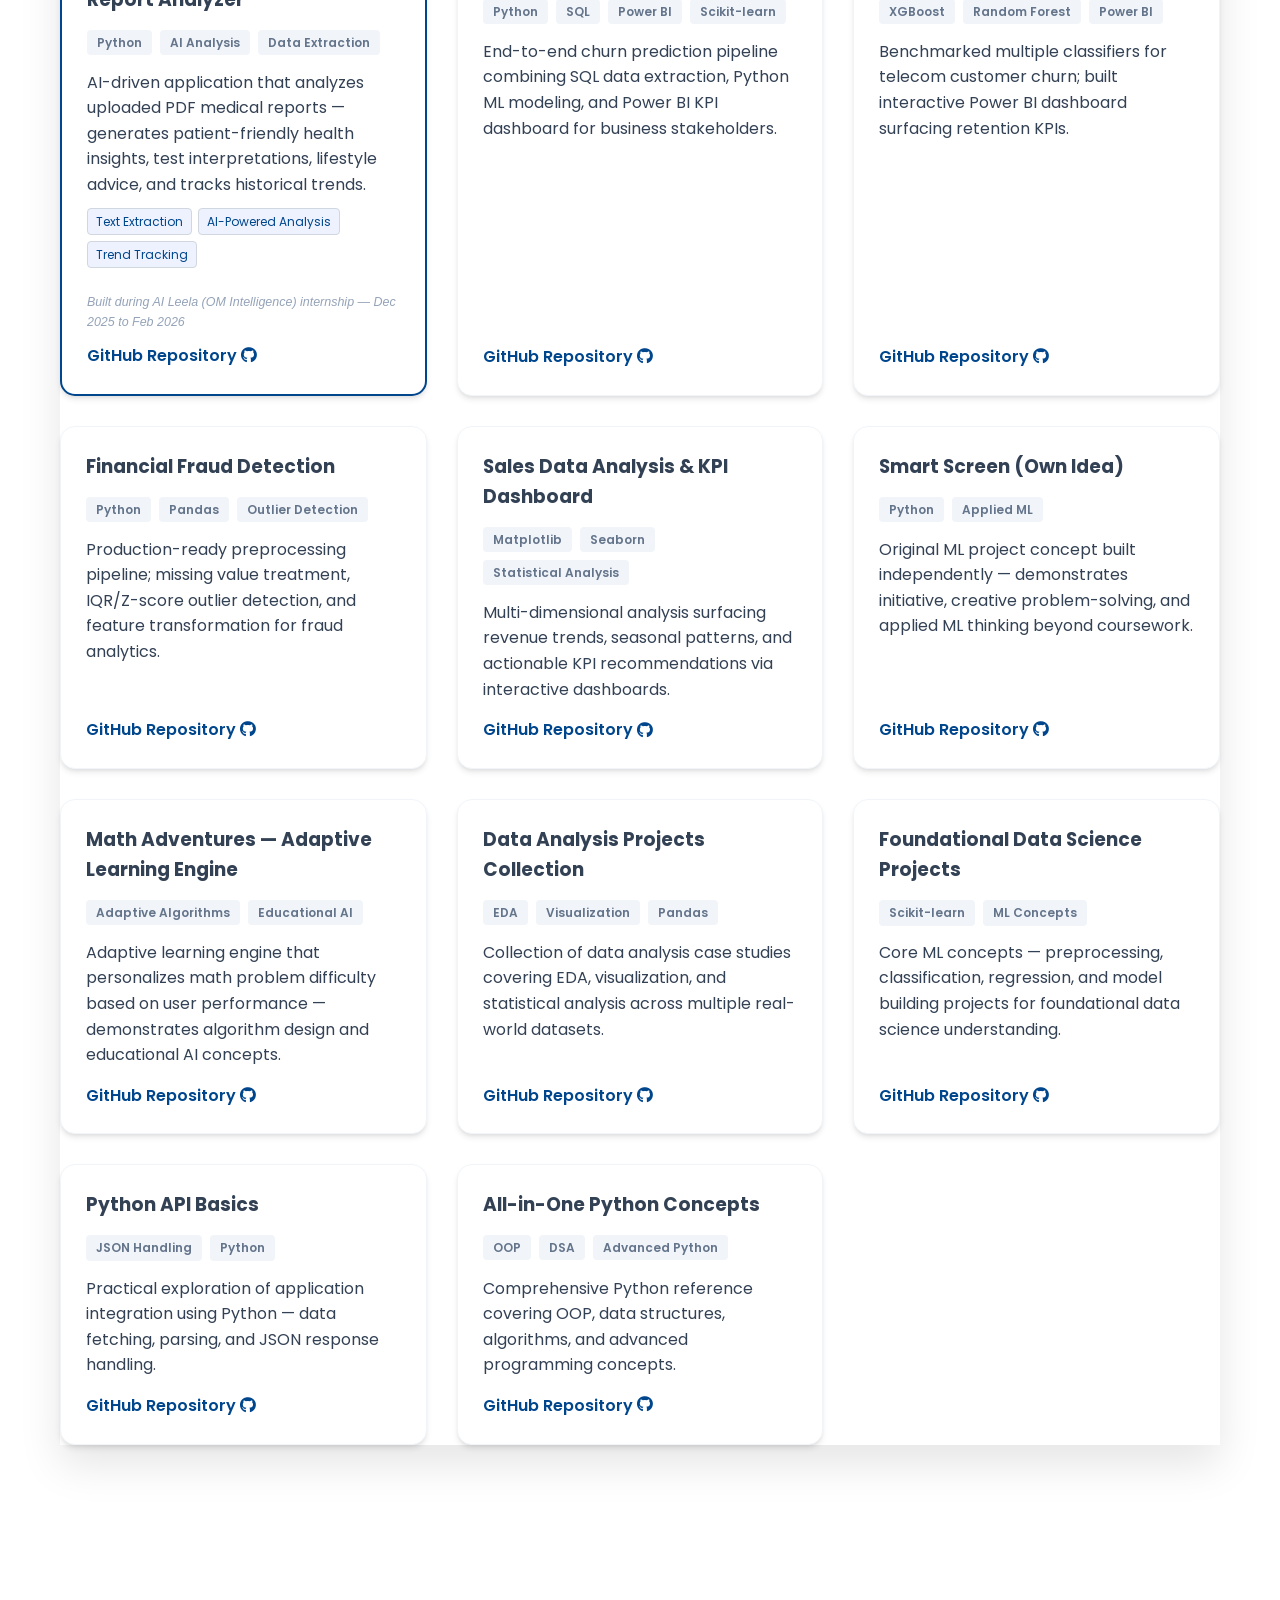
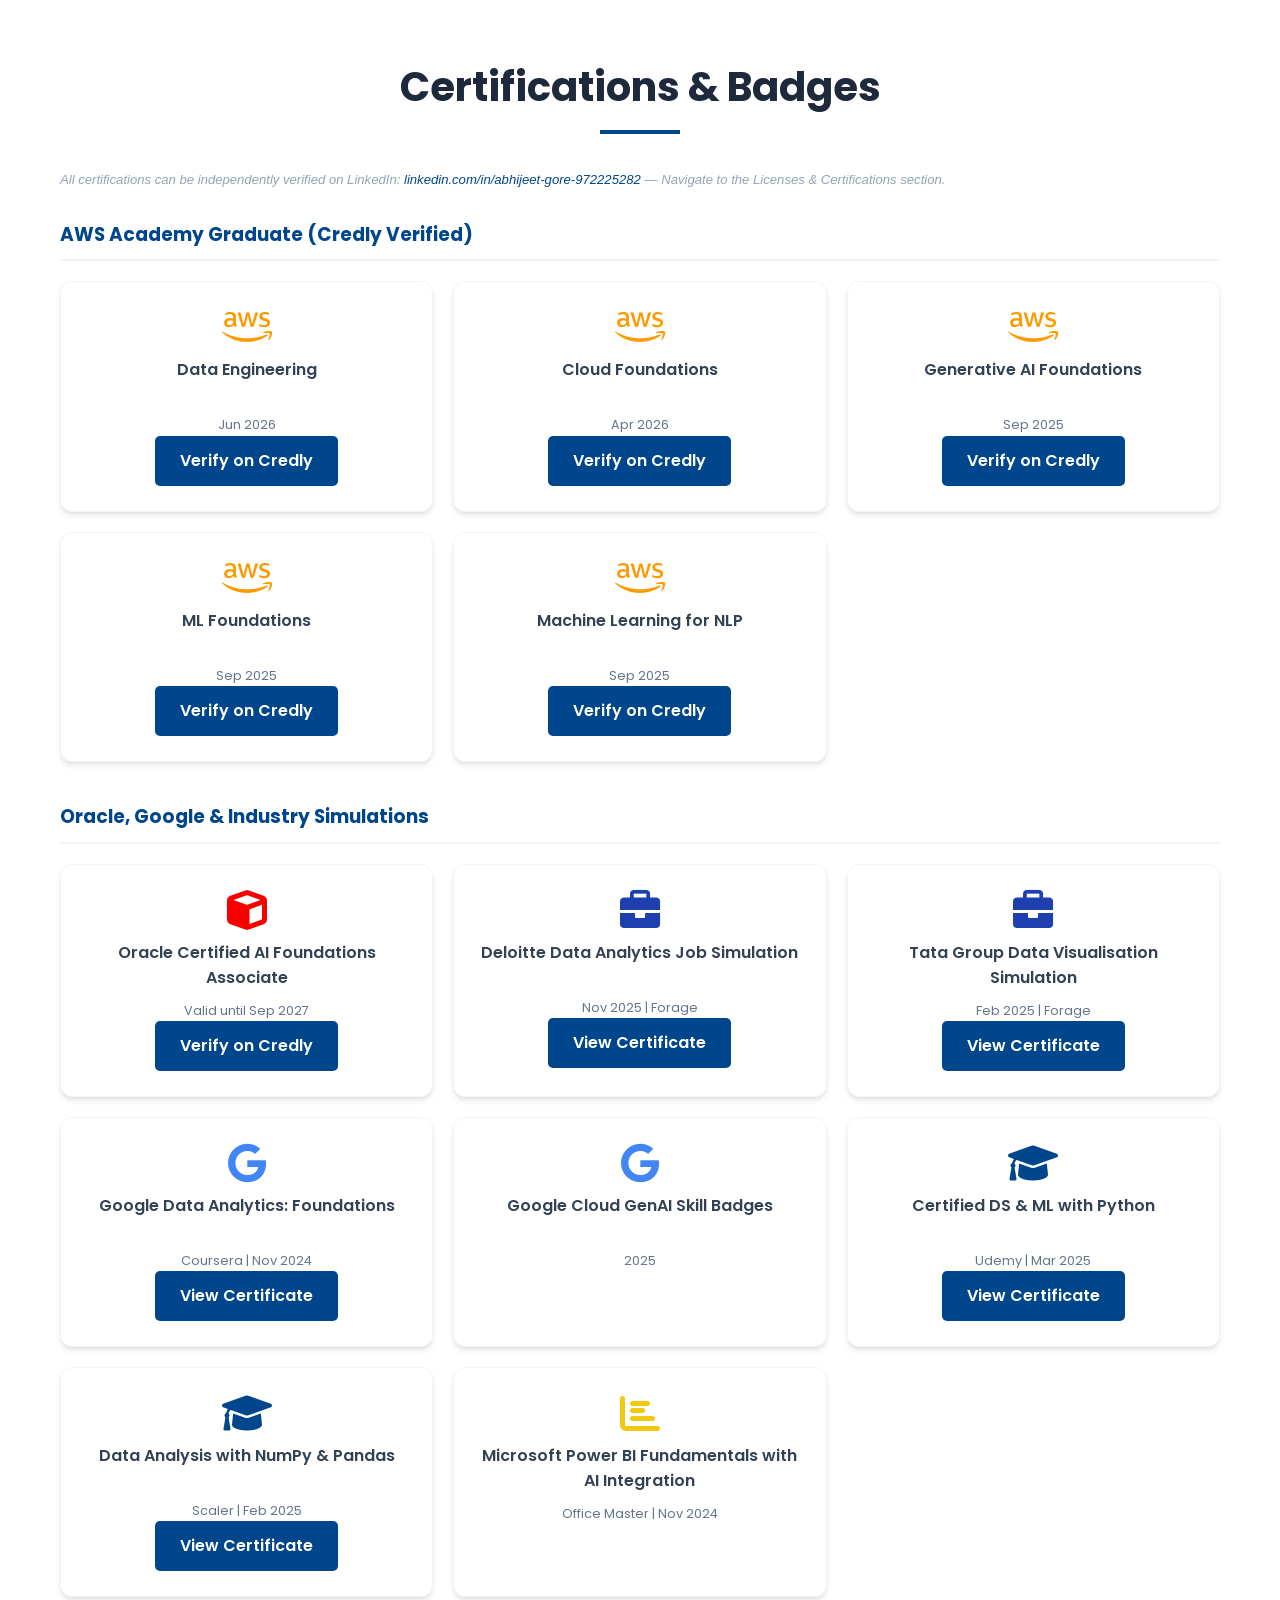
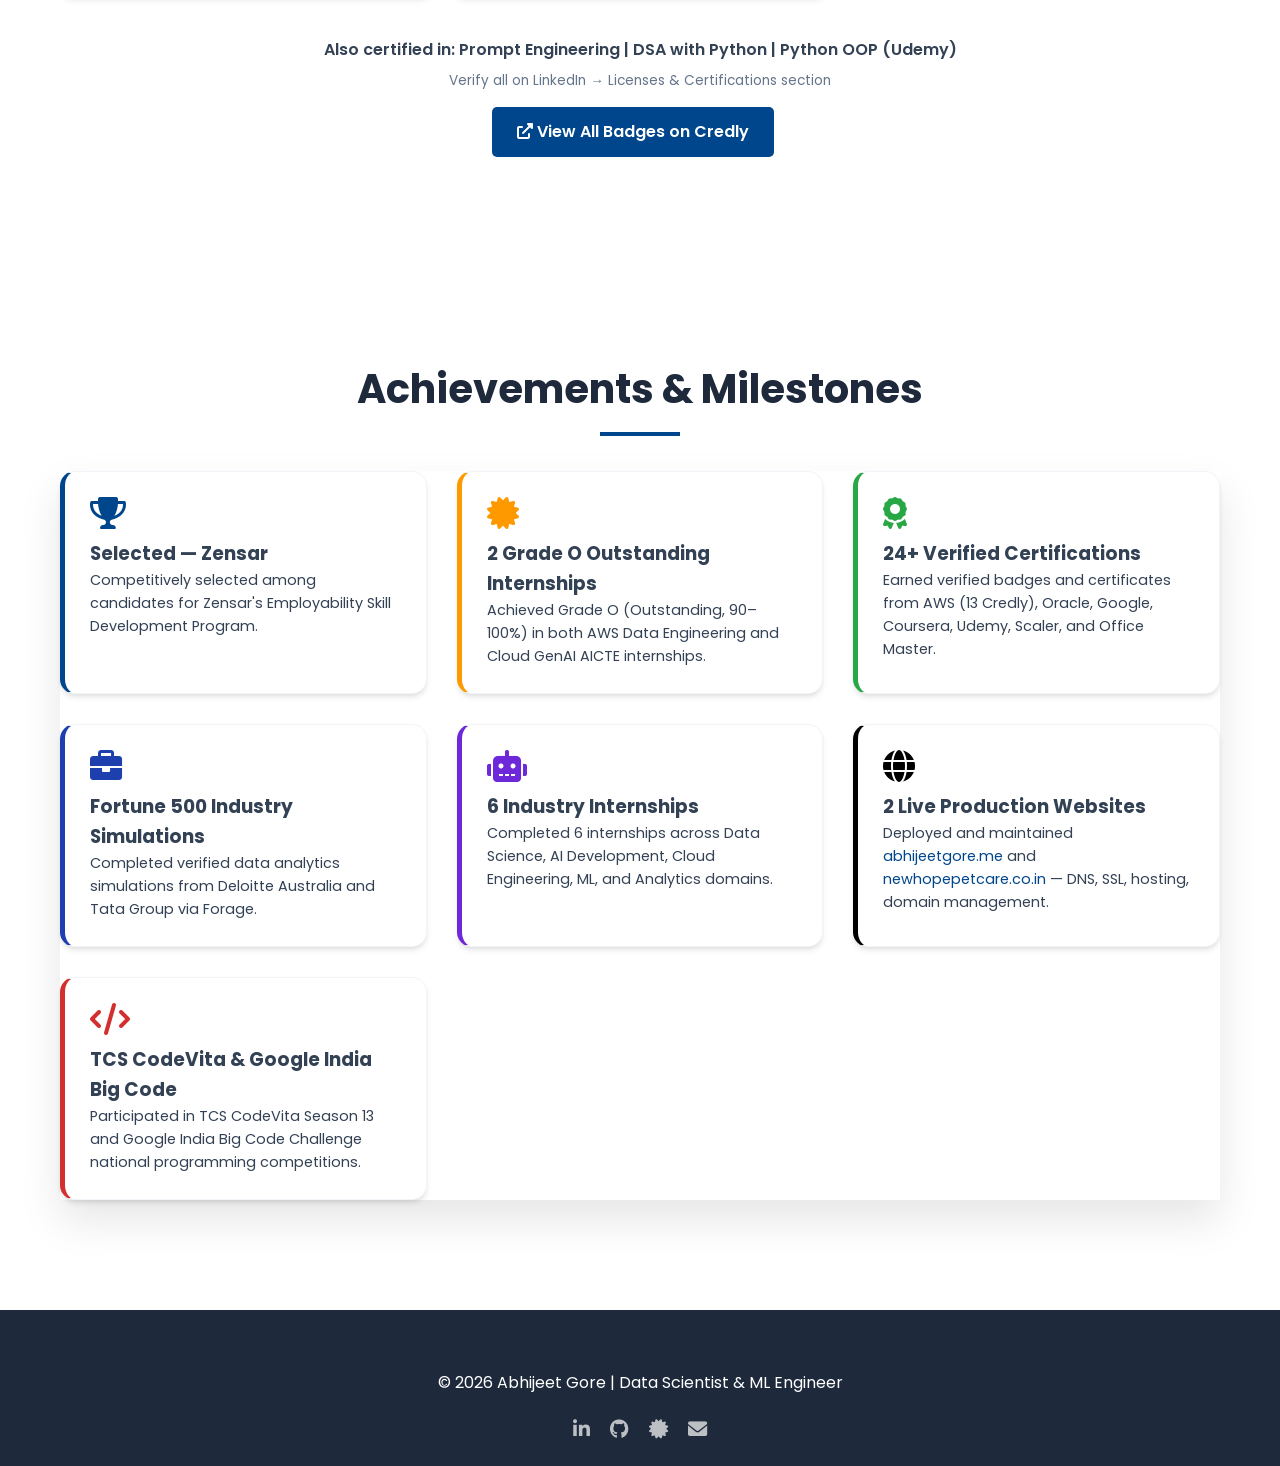
==== commit 6edd26b4: "Update CGPA from 8.14 to 8.52" ====
--- a/index.html
+++ b/index.html
@@ -126,7 +126,7 @@
                             <h4 style="font-size: 1.05rem; margin-bottom: 5px;">B.E. Computer Engineering (DS Honours)</h4>
                             <p style="font-size: 0.9rem; margin-bottom: 3px;">S.N.J.B. College of Engineering, Nashik</p>
                             <p style="font-size: 0.85rem; color: var(--text-light); margin-bottom: 5px;">Savitribai Phule Pune University (SPPU)</p>
-                            <strong style="color: var(--primary-color); font-size: 0.95rem;">CGPA: 8.14/10</strong>
+                            <strong style="color: var(--primary-color); font-size: 0.95rem;">CGPA: 8.52/10</strong>
                         </div>
 
                         <div class="timeline-item" style="border-left: 2px solid #cbd5e1; padding-left: 15px; position: relative;">
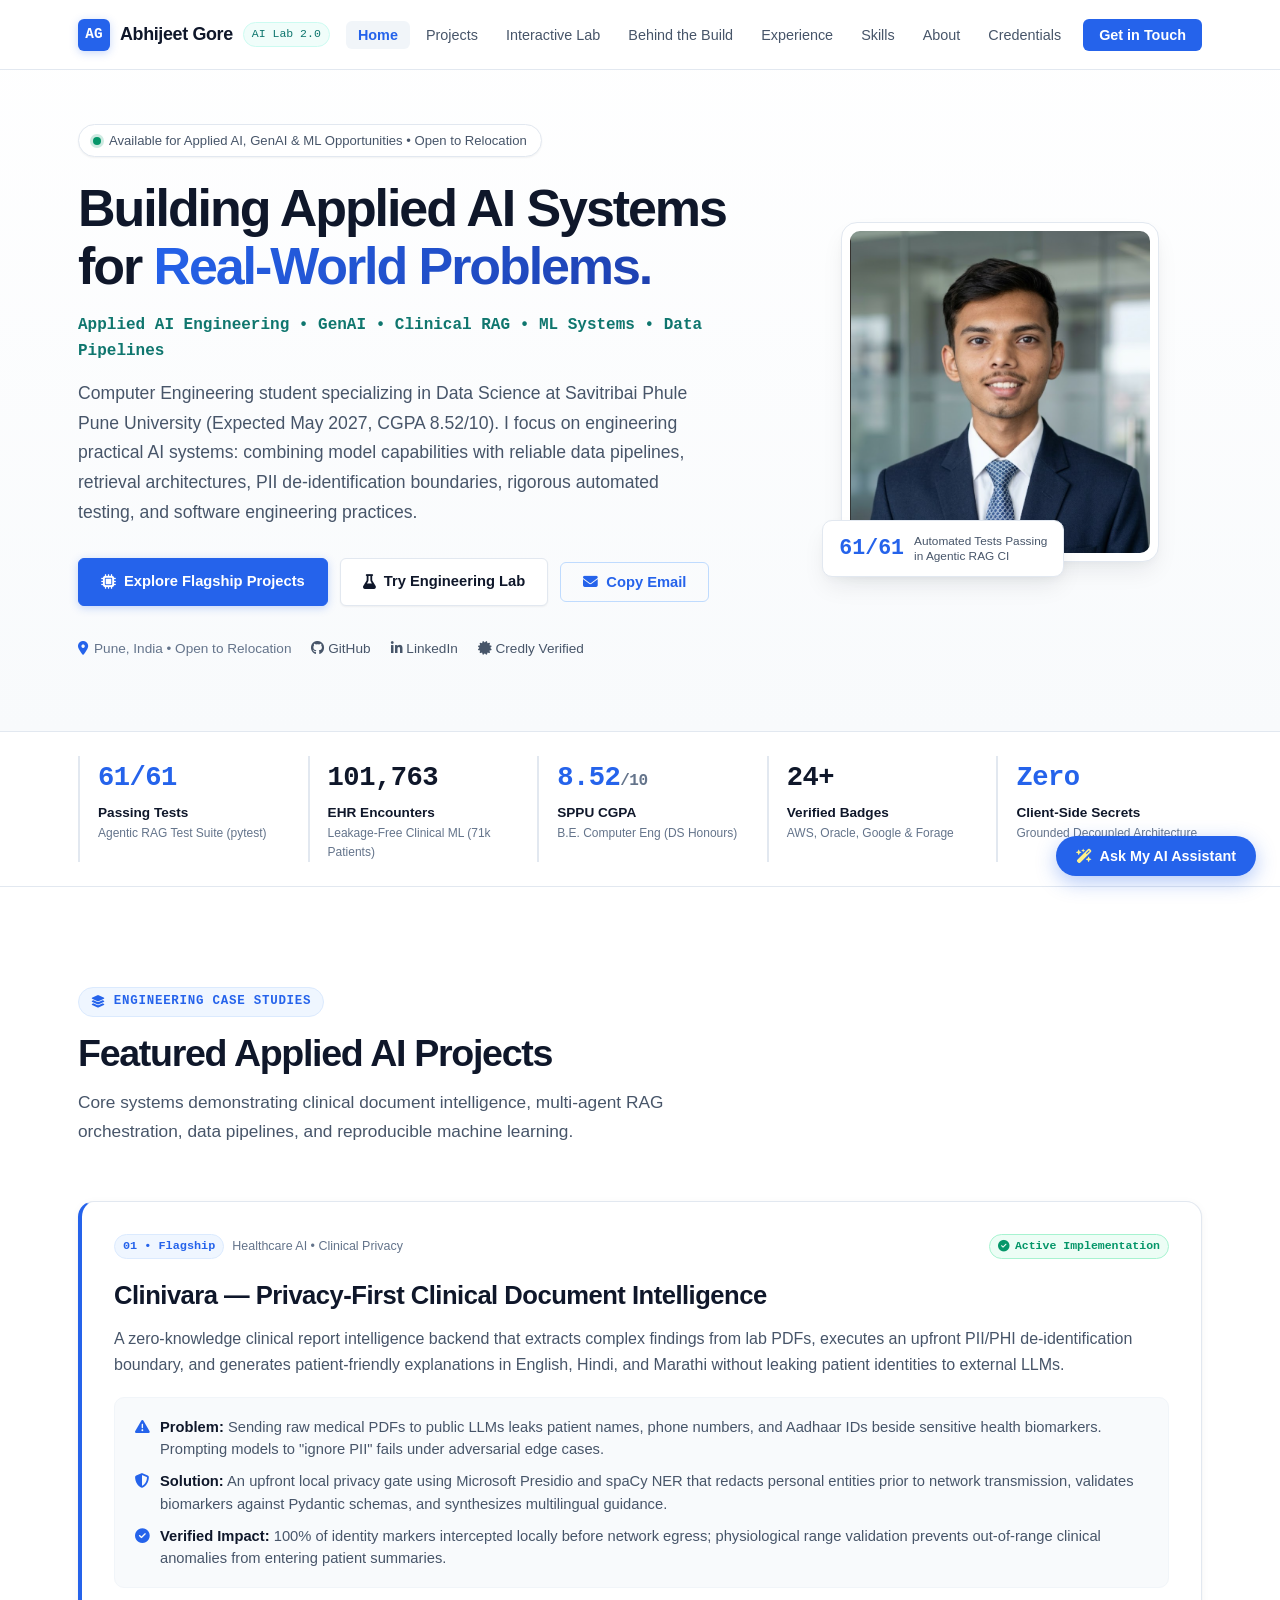
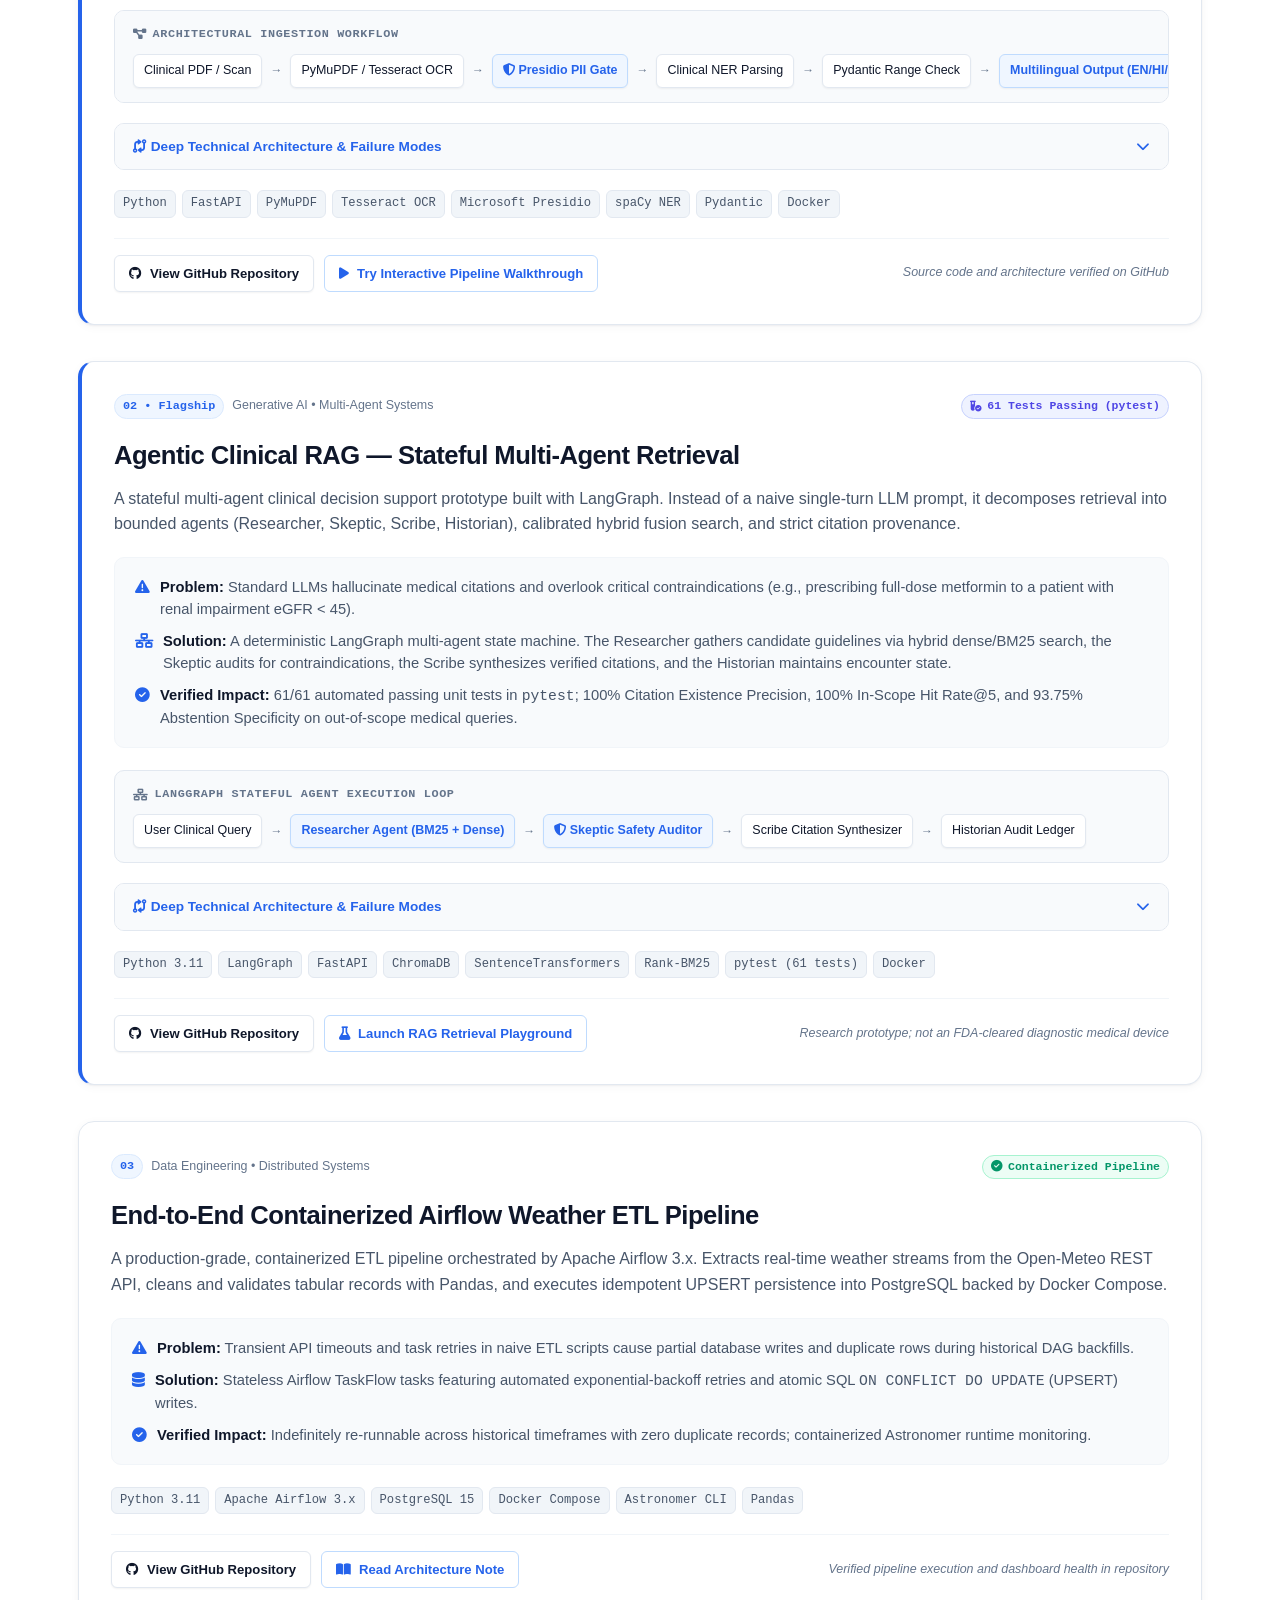
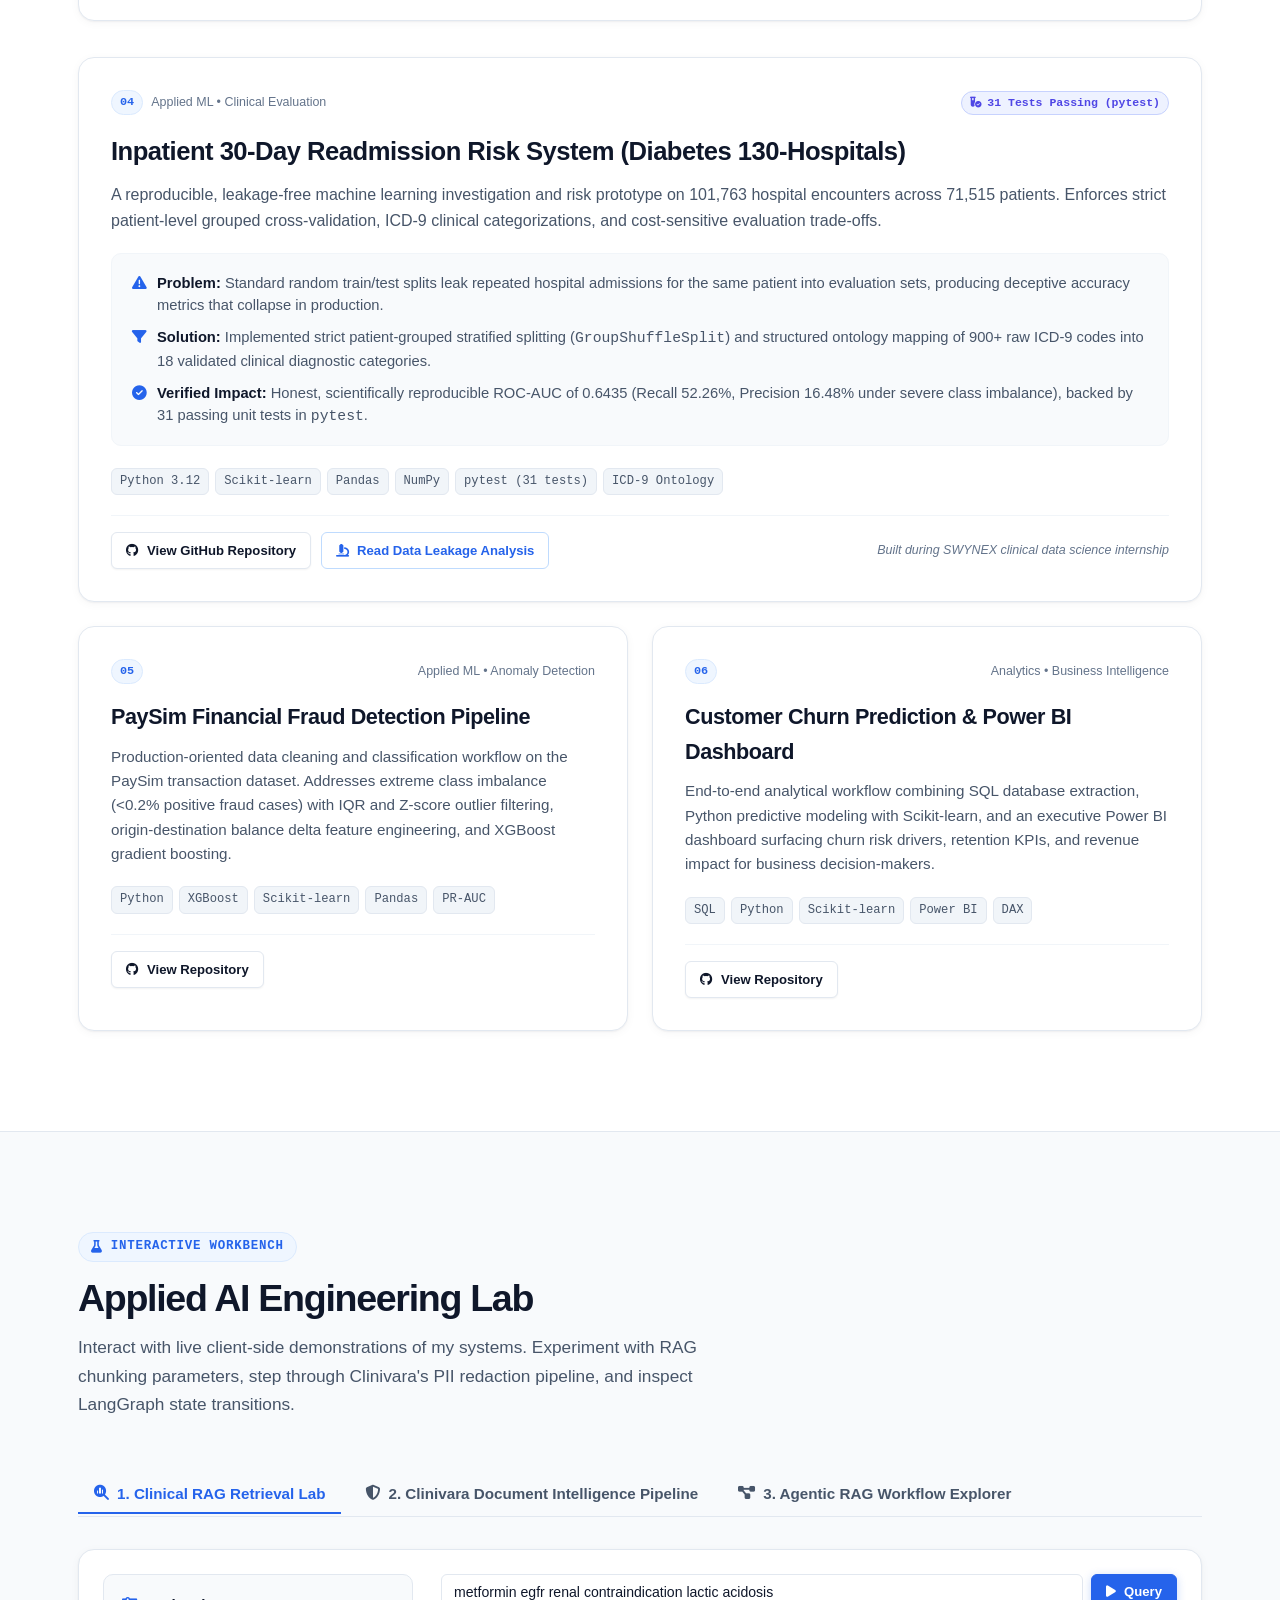
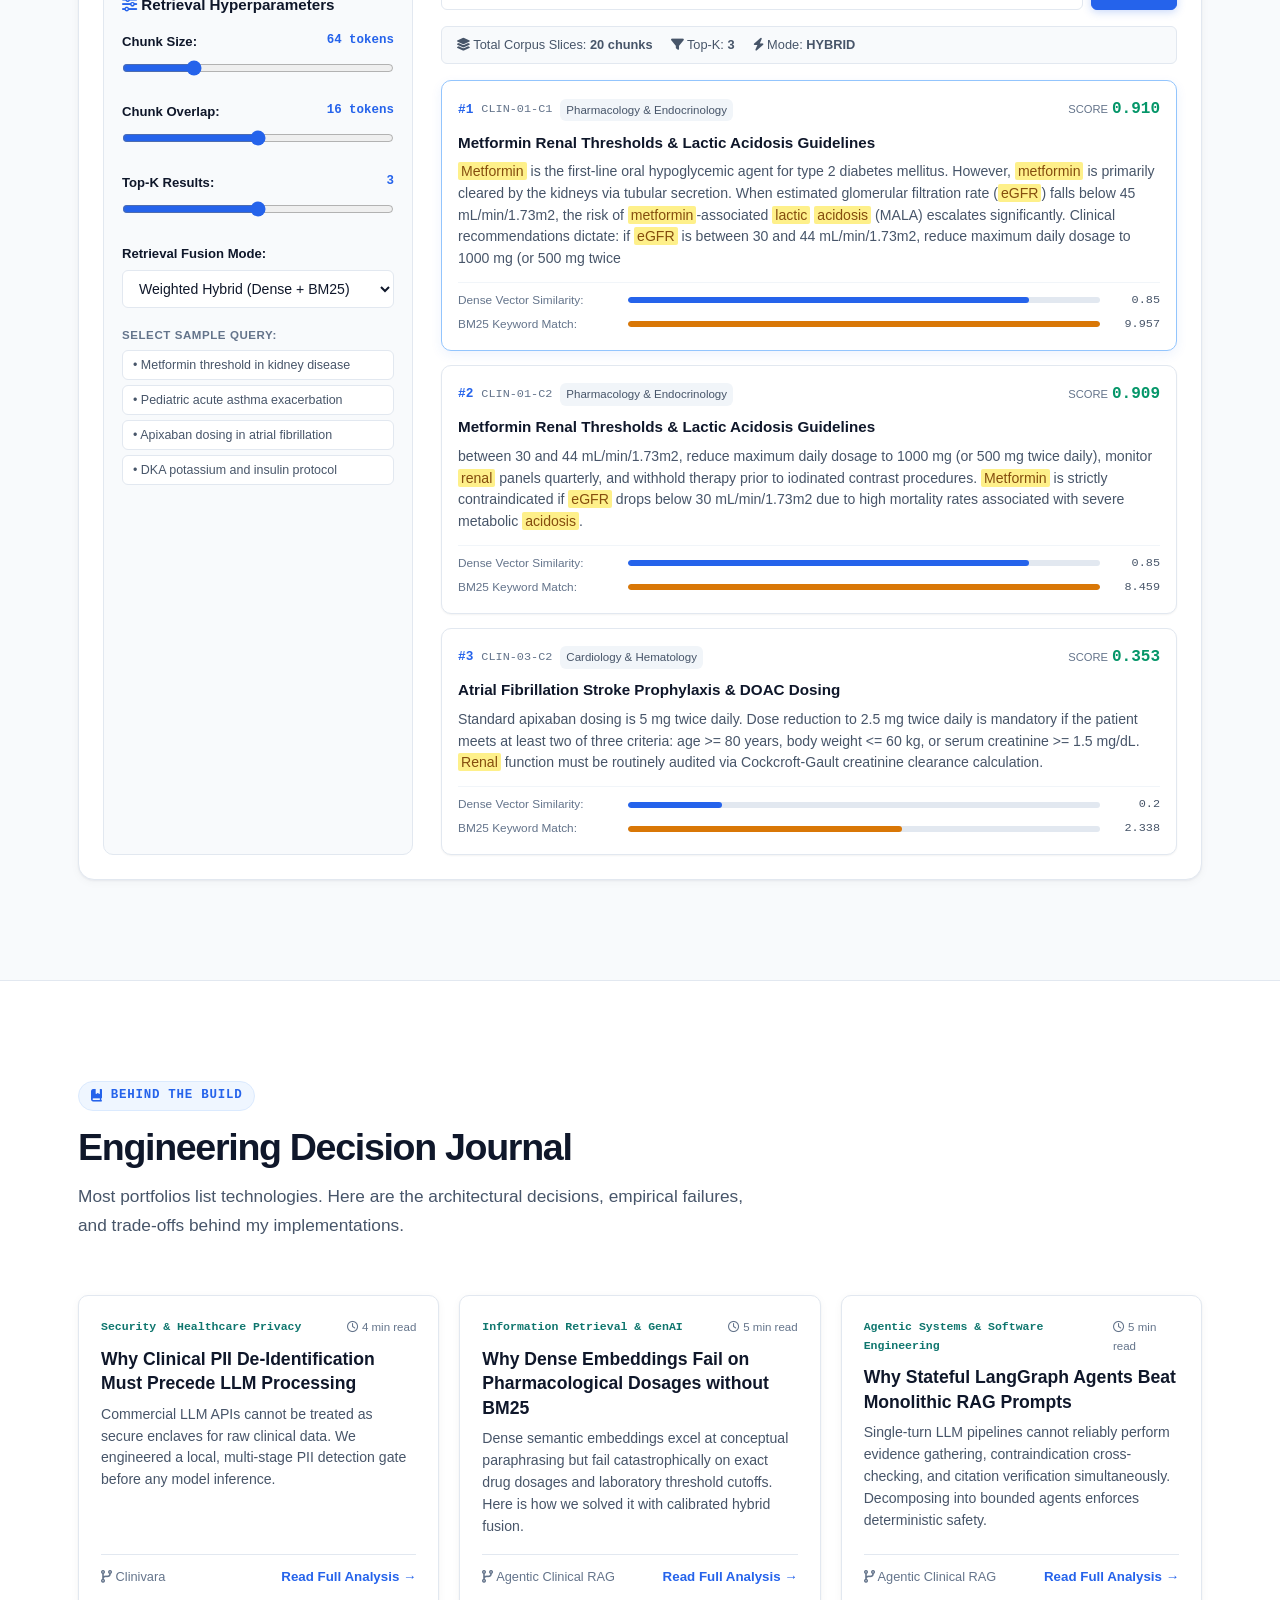
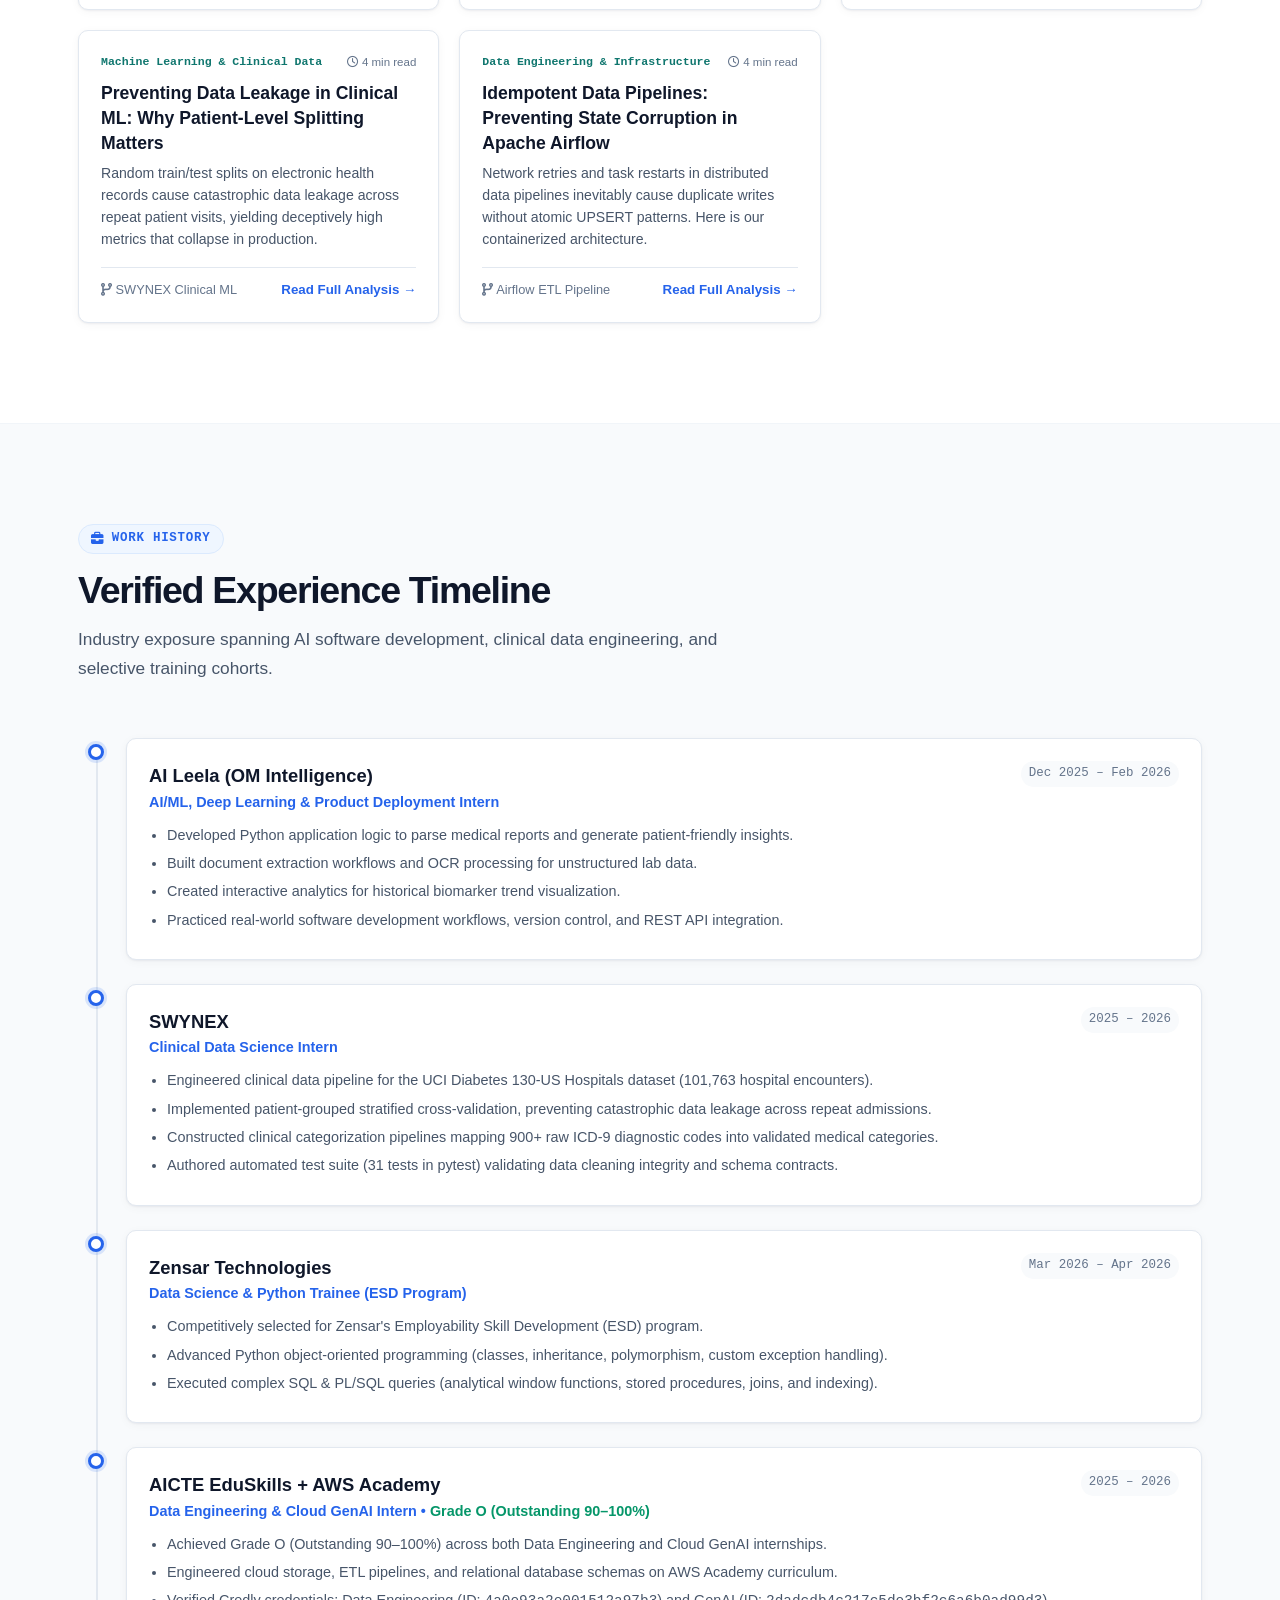
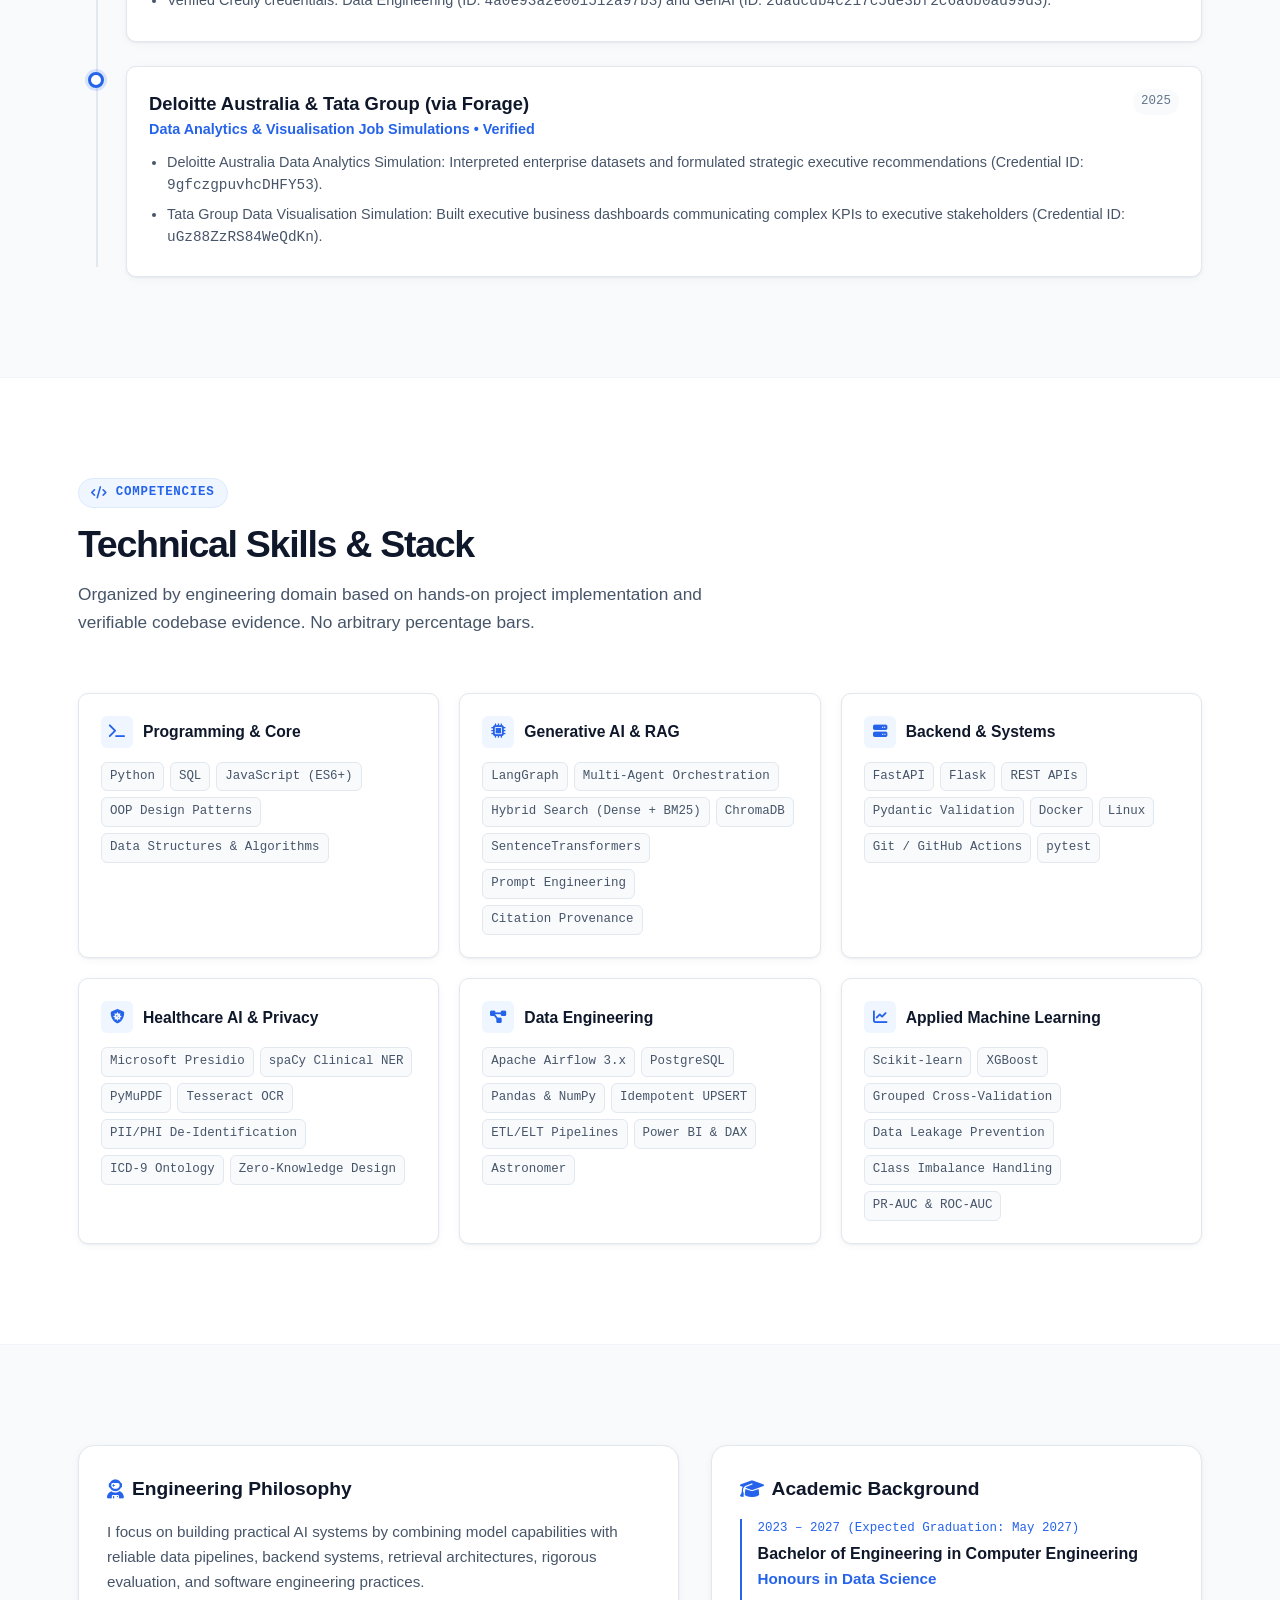
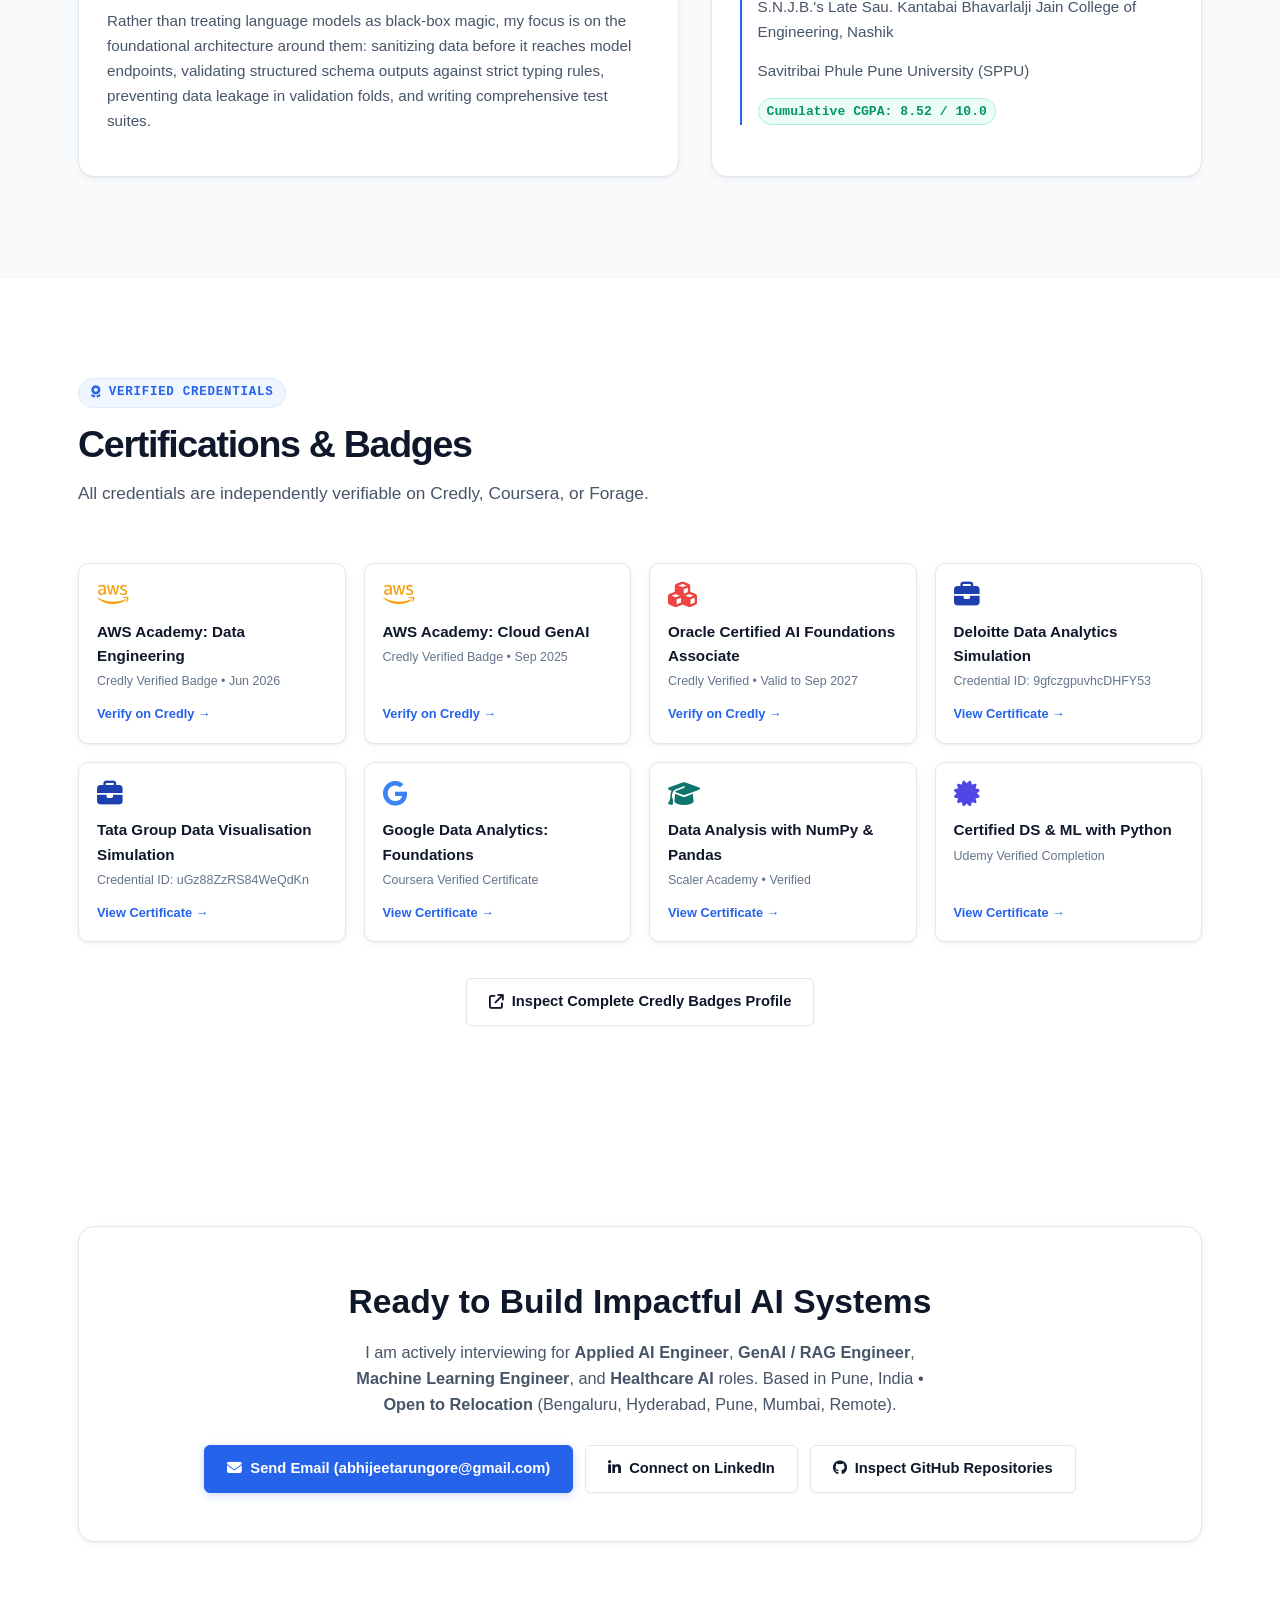
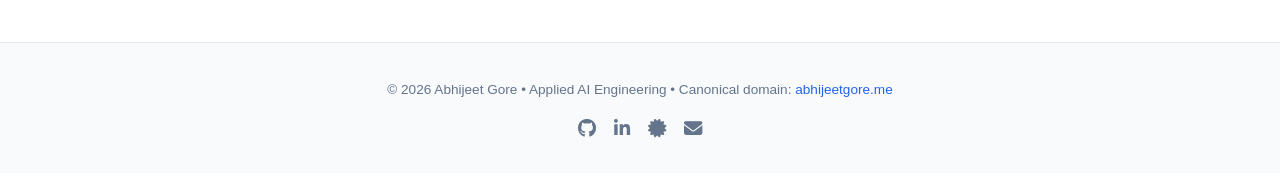
==== commit 454a923e: "feat: launch Applied AI Engineering Lab 2.0 with enterprise light theme and relocation availability" ====
--- a/index.html
+++ b/index.html
@@ -1,587 +1,1134 @@
 <!DOCTYPE html>
 <html lang="en">
 <head>
-    <meta charset="UTF-8">
-    <meta name="viewport" content="width=device-width, initial-scale=1.0">
-    <title>Abhijeet Gore | Data Analyst | Data Scientist | ML Engineer | AI Engineer | Nashik | Immediate Joiner</title>
-    <meta name="description" content="Final-year Data Science Honours student. 6 internships, 24+ certifications, 11 projects. Deloitte & Tata Forage simulations. Python, SQL, Power BI, AWS, ML. Immediate Joiner. Hyderabad, Pune, Bengaluru, Remote.">
-    <meta name="keywords" content="Data Analyst, Data Scientist, ML Engineer, AI Engineer, Business Analyst, Clinical Data Analyst, BI Analyst, MIS Analyst, Python, SQL, Power BI, AWS, Deloitte, Tata, Forage, Fresher, Immediate Joiner, Nashik, Hyderabad, Pune, Bengaluru, Remote, Medical AI, Healthcare Analytics">
-    <meta property="og:title" content="Abhijeet Gore | Data Scientist | ML Engineer | Immediate Joiner">
-    <meta property="og:description" content="Final-year Data Science student. 6 internships, 24+ certifications. Python, SQL, Power BI, AWS. Immediate Joiner.">
-    <meta property="og:url" content="https://abhijeetgore.me">
-    <link rel="stylesheet" href="style.css">
-    <link rel="stylesheet" href="responsive.css">
-    <link href="https://fonts.googleapis.com/css2?family=Poppins:wght@300;400;600;700&display=swap" rel="stylesheet">
-    <link rel="stylesheet" href="https://cdnjs.cloudflare.com/ajax/libs/font-awesome/6.0.0/css/all.min.css">
-    <link href="https://unpkg.com/aos@2.3.1/dist/aos.css" rel="stylesheet">
-    <link rel="icon" type="image/png" href="https://via.placeholder.com/32x32/00468C/ffffff?text=AG">
+  <meta charset="UTF-8">
+  <meta name="viewport" content="width=device-width, initial-scale=1.0">
+
+  <!-- Primary Meta Tags -->
+  <title>Abhijeet Gore | Applied AI Engineer — Healthcare AI, GenAI &amp; Systems</title>
+  <meta name="title" content="Abhijeet Gore | Applied AI Engineer — Healthcare AI, GenAI &amp; Systems">
+  <meta name="description" content="Applied AI Engineer specializing in Generative AI, Clinical RAG architectures, machine learning evaluation, and data engineering pipelines. Computer Engineering (Honours in Data Science) at SPPU (CGPA 8.52/10).">
+  <meta name="keywords" content="Abhijeet Gore, Applied AI Engineer, Generative AI, RAG, Clinical AI, LangGraph, Healthcare AI, Machine Learning, Python, FastAPI, Apache Airflow, Pune, India">
+  <meta name="author" content="Abhijeet Gore">
+  <link rel="canonical" href="https://abhijeetgore.me/">
+
+  <!-- Open Graph / Facebook -->
+  <meta property="og:type" content="website">
+  <meta property="og:url" content="https://abhijeetgore.me/">
+  <meta property="og:title" content="Abhijeet Gore | Applied AI Engineer — Healthcare AI, GenAI &amp; Systems">
+  <meta property="og:description" content="Applied AI Engineering portfolio featuring Clinivara, Agentic Clinical RAG, containerized Airflow ETL pipelines, and interactive AI engineering labs.">
+  <meta property="og:image" content="https://abhijeetgore.me/images/perf1.png">
+
+  <!-- Twitter Card -->
+  <meta name="twitter:card" content="summary_large_image">
+  <meta name="twitter:url" content="https://abhijeetgore.me/">
+  <meta name="twitter:title" content="Abhijeet Gore | Applied AI Engineer">
+  <meta name="twitter:description" content="Applied AI Engineer building privacy-first clinical document intelligence, multi-agent RAG systems, and production data pipelines.">
+  <meta name="twitter:image" content="https://abhijeetgore.me/images/perf1.png">
+
+  <!-- Structured Data JSON-LD -->
+  <script type="application/ld+json">
+  {
+    "@context": "https://schema.org",
+    "@type": "Person",
+    "name": "Abhijeet Gore",
+    "url": "https://abhijeetgore.me",
+    "jobTitle": "Applied AI Engineer",
+    "alumniOf": {
+      "@type": "CollegeOrUniversity",
+      "name": "Savitribai Phule Pune University"
+    },
+    "sameAs": [
+      "https://github.com/AbhijeetArunGore",
+      "https://www.linkedin.com/in/abhijeet-gore-972225282/",
+      "https://www.credly.com/users/abhijeet-gore.30f41028/badges/credly"
+    ]
+  }
+  </script>
+
+  <!-- Typography & Icons -->
+  <link rel="preconnect" href="https://fonts.googleapis.com">
+  <link rel="preconnect" href="https://fonts.gstatic.com" crossorigin>
+  <link href="https://fonts.googleapis.com/css2?family=Inter:wght@400;500;600;700;800&family=JetBrains+Mono:wght@400;500;600;700&display=swap" rel="stylesheet">
+  <link rel="stylesheet" href="https://cdnjs.cloudflare.com/ajax/libs/font-awesome/6.5.1/css/all.min.css" crossorigin="anonymous">
+
+  <!-- Stylesheets -->
+  <link rel="stylesheet" href="style.css">
+  <link rel="stylesheet" href="responsive.css">
+  <link rel="icon" type="image/svg+xml" href="favicon.svg">
 </head>
 <body>
-    <!-- Navbar -->
-    <header id="header">
-        <div class="container nav-container">
-            <a href="#" class="logo">Abhijeet Gore</a>
-            <nav>
-                <ul class="nav-links">
-                    <li><a href="#home">Home</a></li>
-                    <li><a href="#about">About</a></li>
-                    <li><a href="#skills">Skills</a></li>
-                    <li><a href="#experience">Experience</a></li>
-                    <li><a href="#projects">Projects</a></li>
-                    <li><a href="#certificates">Certificates</a></li>
-                </ul>
-                <div class="hamburger">
-                    <i class="fas fa-bars"></i>
+
+  <!-- ========================================================================
+       TOP NAVIGATION
+       ======================================================================== -->
+  <header id="header" role="banner">
+    <div class="container nav-container">
+      <a href="#home" class="logo-group" aria-label="Abhijeet Gore Portfolio Home">
+        <div class="logo-mark">AG</div>
+        <span class="logo-text">Abhijeet Gore</span>
+        <span class="logo-tag">AI Lab 2.0</span>
+      </a>
+
+      <nav role="navigation" aria-label="Primary Navigation">
+        <ul class="nav-links">
+          <li><a href="#home">Home</a></li>
+          <li><a href="#projects">Projects</a></li>
+          <li><a href="#lab">Interactive Lab</a></li>
+          <li><a href="#journal">Behind the Build</a></li>
+          <li><a href="#experience">Experience</a></li>
+          <li><a href="#skills">Skills</a></li>
+          <li><a href="#about">About</a></li>
+          <li><a href="#certificates">Credentials</a></li>
+          <li><a href="#contact" class="nav-cta">Get in Touch</a></li>
+        </ul>
+        <button class="hamburger" aria-label="Toggle navigation menu" aria-expanded="false">
+          <i class="fas fa-bars"></i>
+        </button>
+      </nav>
+    </div>
+  </header>
+
+  <main id="main-content">
+    <!-- ========================================================================
+         HERO SECTION (MINIMALIST, VALUE-FIRST, ENTERPRISE LIGHT)
+         ======================================================================== -->
+    <section id="home" class="hero" aria-label="Hero Introduction">
+      <div class="container">
+        <div class="hero-grid">
+          
+          <div class="hero-content">
+            <div class="hero-badge-strip">
+              <span class="status-dot"></span>
+              <span>Available for Applied AI, GenAI &amp; ML Opportunities &bull; Open to Relocation</span>
+            </div>
+
+            <h1 class="hero-title">
+              Building Applied AI Systems for <span class="gradient-text">Real-World Problems.</span>
+            </h1>
+
+            <div class="hero-positioning">
+              Applied AI Engineering &bull; GenAI &bull; Clinical RAG &bull; ML Systems &bull; Data Pipelines
+            </div>
+
+            <p class="hero-description">
+              Computer Engineering student specializing in Data Science at Savitribai Phule Pune University (Expected May 2027, CGPA 8.52/10). I focus on engineering practical AI systems: combining model capabilities with reliable data pipelines, retrieval architectures, PII de-identification boundaries, rigorous automated testing, and software engineering practices.
+            </p>
+
+            <div class="hero-actions">
+              <a href="#projects" class="btn btn-primary"><i class="fas fa-microchip"></i> Explore Flagship Projects</a>
+              <a href="#lab" class="btn btn-secondary"><i class="fas fa-flask"></i> Try Engineering Lab</a>
+              <button class="btn btn-outline btn-copy-email"><i class="fas fa-envelope"></i> Copy Email</button>
+            </div>
+
+            <div class="hero-meta-strip">
+              <div class="hero-meta-item">
+                <i class="fas fa-location-dot" style="color: var(--accent-blue);"></i> Pune, India &bull; Open to Relocation
+              </div>
+              <div class="hero-meta-item">
+                <a href="https://github.com/AbhijeetArunGore" target="_blank" rel="noopener noreferrer"><i class="fab fa-github"></i> GitHub</a>
+              </div>
+              <div class="hero-meta-item">
+                <a href="https://www.linkedin.com/in/abhijeet-gore-972225282/" target="_blank" rel="noopener noreferrer"><i class="fab fa-linkedin-in"></i> LinkedIn</a>
+              </div>
+              <div class="hero-meta-item">
+                <a href="https://www.credly.com/users/abhijeet-gore.30f41028/badges/credly" target="_blank" rel="noopener noreferrer"><i class="fas fa-certificate"></i> Credly Verified</a>
+              </div>
+            </div>
+          </div>
+
+          <div class="hero-image-wrapper">
+            <div class="hero-card-frame">
+              <img src="images/perf1.png" alt="Abhijeet Gore" class="hero-avatar" loading="eager" width="300" height="360">
+              <div class="hero-floating-stat">
+                <span class="floating-stat-num">61/61</span>
+                <span class="floating-stat-lbl">Automated Tests Passing<br>in Agentic RAG CI</span>
+              </div>
+            </div>
+          </div>
+
+        </div>
+      </div>
+    </section>
+
+    <!-- ========================================================================
+         METRICS VERIFICATION STRIP
+         ======================================================================== -->
+    <section class="metrics-strip" aria-label="Verified Engineering Metrics">
+      <div class="container">
+        <div class="metrics-grid">
+          <div class="metric-cell">
+            <div class="metric-val metric-val-accent">61/61</div>
+            <div class="metric-title">Passing Tests</div>
+            <div class="metric-desc">Agentic RAG Test Suite (pytest)</div>
+          </div>
+          <div class="metric-cell">
+            <div class="metric-val">101,763</div>
+            <div class="metric-title">EHR Encounters</div>
+            <div class="metric-desc">Leakage-Free Clinical ML (71k Patients)</div>
+          </div>
+          <div class="metric-cell">
+            <div class="metric-val metric-val-accent">8.52<span style="font-size: 1rem; color: var(--text-dim);">/10</span></div>
+            <div class="metric-title">SPPU CGPA</div>
+            <div class="metric-desc">B.E. Computer Eng (DS Honours)</div>
+          </div>
+          <div class="metric-cell">
+            <div class="metric-val">24+</div>
+            <div class="metric-title">Verified Badges</div>
+            <div class="metric-desc">AWS, Oracle, Google &amp; Forage</div>
+          </div>
+          <div class="metric-cell">
+            <div class="metric-val metric-val-accent">Zero</div>
+            <div class="metric-title">Client-Side Secrets</div>
+            <div class="metric-desc">Grounded Decoupled Architecture</div>
+          </div>
+        </div>
+      </div>
+    </section>
+
+    <!-- ========================================================================
+         FLAGSHIP FEATURED PROJECTS (SCANNABLE, PROGRESSIVE DISCLOSURE)
+         ======================================================================== -->
+    <section id="projects" class="section" aria-label="Featured Engineering Projects">
+      <div class="container">
+        <div class="section-header">
+          <span class="section-label"><i class="fas fa-layer-group"></i> Engineering Case Studies</span>
+          <h2 class="section-title">Featured Applied AI Projects</h2>
+          <p class="section-subtitle">
+            Core systems demonstrating clinical document intelligence, multi-agent RAG orchestration, data pipelines, and reproducible machine learning.
+          </p>
+        </div>
+
+        <div class="projects-container">
+
+          <!-- PROJECT 1: CLINIVARA -->
+          <article class="project-card project-flagship" id="clinivara-card">
+            <div class="project-badge-bar">
+              <div class="project-tag-group">
+                <span class="project-rank">01 &bull; Flagship</span>
+                <span class="project-category">Healthcare AI &bull; Clinical Privacy</span>
+              </div>
+              <span class="project-status status-active"><i class="fas fa-circle-check"></i> Active Implementation</span>
+            </div>
+
+            <h3 class="project-name">Clinivara — Privacy-First Clinical Document Intelligence</h3>
+            <p class="project-pitch">
+              A zero-knowledge clinical report intelligence backend that extracts complex findings from lab PDFs, executes an upfront PII/PHI de-identification boundary, and generates patient-friendly explanations in English, Hindi, and Marathi without leaking patient identities to external LLMs.
+            </p>
+
+            <!-- Punchy scannable bullet points -->
+            <ul class="project-punchy-list">
+              <li>
+                <i class="fas fa-triangle-exclamation"></i>
+                <div><strong>Problem:</strong> Sending raw medical PDFs to public LLMs leaks patient names, phone numbers, and Aadhaar IDs beside sensitive health biomarkers. Prompting models to "ignore PII" fails under adversarial edge cases.</div>
+              </li>
+              <li>
+                <i class="fas fa-shield-halved"></i>
+                <div><strong>Solution:</strong> An upfront local privacy gate using Microsoft Presidio and spaCy NER that redacts personal entities prior to network transmission, validates biomarkers against Pydantic schemas, and synthesizes multilingual guidance.</div>
+              </li>
+              <li>
+                <i class="fas fa-circle-check"></i>
+                <div><strong>Verified Impact:</strong> 100% of identity markers intercepted locally before network egress; physiological range validation prevents out-of-range clinical anomalies from entering patient summaries.</div>
+              </li>
+            </ul>
+
+            <div class="architecture-flow">
+              <div class="arch-flow-title"><i class="fas fa-diagram-project"></i> Architectural Ingestion Workflow</div>
+              <div class="arch-node-track">
+                <div class="arch-node">Clinical PDF / Scan</div>
+                <div class="arch-arrow">&rarr;</div>
+                <div class="arch-node">PyMuPDF / Tesseract OCR</div>
+                <div class="arch-arrow">&rarr;</div>
+                <div class="arch-node arch-node-accent"><i class="fas fa-shield-halved"></i> Presidio PII Gate</div>
+                <div class="arch-arrow">&rarr;</div>
+                <div class="arch-node">Clinical NER Parsing</div>
+                <div class="arch-arrow">&rarr;</div>
+                <div class="arch-node">Pydantic Range Check</div>
+                <div class="arch-arrow">&rarr;</div>
+                <div class="arch-node arch-node-accent">Multilingual Output (EN/HI/MR)</div>
+              </div>
+            </div>
+
+            <!-- Progressive disclosure for deep technical architecture -->
+            <details class="project-details-expand">
+              <summary>
+                <span><i class="fas fa-code-compare"></i> Deep Technical Architecture &amp; Failure Modes</span>
+                <i class="fas fa-chevron-down"></i>
+              </summary>
+              <div class="details-content-box">
+                <p><strong>OCR Layout Normalization:</strong> PyMuPDF extracts vector text streams directly from digital clinical PDFs, with automatic fallback to Tesseract OCR when processing scanned paper documents, non-standard tabular columns, or embedded physician signature blocks.</p>
+                <p><strong>Pre-LLM Isolation Boundary:</strong> Personal identity tokens are localized via specialized NER models, cryptographically replaced with deterministic surrogate tokens (e.g. <code>[REDACTED_PATIENT_01]</code>), and quarantined. The remote model context window only ever receives scrubbed clinical biomarkers.</p>
+                <p><strong>Pydantic Range Validation:</strong> Extracted metrics (such as HbA1c, eGFR, Creatinine) are checked against physiological plausibility ranges to catch OCR transposition errors before report generation.</p>
+              </div>
+            </details>
+
+            <div class="tech-pills-row">
+              <span class="tech-pill">Python</span>
+              <span class="tech-pill">FastAPI</span>
+              <span class="tech-pill">PyMuPDF</span>
+              <span class="tech-pill">Tesseract OCR</span>
+              <span class="tech-pill">Microsoft Presidio</span>
+              <span class="tech-pill">spaCy NER</span>
+              <span class="tech-pill">Pydantic</span>
+              <span class="tech-pill">Docker</span>
+            </div>
+
+            <div class="project-card-footer">
+              <div class="project-links">
+                <a href="https://github.com/AbhijeetArunGore/Clinivara" target="_blank" rel="noopener noreferrer" class="btn btn-secondary btn-sm">
+                  <i class="fab fa-github"></i> View GitHub Repository
+                </a>
+                <a href="#lab" class="btn btn-outline btn-sm">
+                  <i class="fas fa-play"></i> Try Interactive Pipeline Walkthrough
+                </a>
+              </div>
+              <span class="project-evidence-note">Source code and architecture verified on GitHub</span>
+            </div>
+          </article>
+
+          <!-- PROJECT 2: AGENTIC CLINICAL RAG -->
+          <article class="project-card project-flagship" id="agentic-rag-card">
+            <div class="project-badge-bar">
+              <div class="project-tag-group">
+                <span class="project-rank">02 &bull; Flagship</span>
+                <span class="project-category">Generative AI &bull; Multi-Agent Systems</span>
+              </div>
+              <span class="project-status status-research"><i class="fas fa-vial-circle-check"></i> 61 Tests Passing (pytest)</span>
+            </div>
+
+            <h3 class="project-name">Agentic Clinical RAG — Stateful Multi-Agent Retrieval</h3>
+            <p class="project-pitch">
+              A stateful multi-agent clinical decision support prototype built with LangGraph. Instead of a naive single-turn LLM prompt, it decomposes retrieval into bounded agents (Researcher, Skeptic, Scribe, Historian), calibrated hybrid fusion search, and strict citation provenance.
+            </p>
+
+            <!-- Punchy scannable bullet points -->
+            <ul class="project-punchy-list">
+              <li>
+                <i class="fas fa-triangle-exclamation"></i>
+                <div><strong>Problem:</strong> Standard LLMs hallucinate medical citations and overlook critical contraindications (e.g., prescribing full-dose metformin to a patient with renal impairment eGFR &lt; 45).</div>
+              </li>
+              <li>
+                <i class="fas fa-network-wired"></i>
+                <div><strong>Solution:</strong> A deterministic LangGraph multi-agent state machine. The Researcher gathers candidate guidelines via hybrid dense/BM25 search, the Skeptic audits for contraindications, the Scribe synthesizes verified citations, and the Historian maintains encounter state.</div>
+              </li>
+              <li>
+                <i class="fas fa-circle-check"></i>
+                <div><strong>Verified Impact:</strong> 61/61 automated passing unit tests in <code>pytest</code>; 100% Citation Existence Precision, 100% In-Scope Hit Rate@5, and 93.75% Abstention Specificity on out-of-scope medical queries.</div>
+              </li>
+            </ul>
+
+            <div class="architecture-flow">
+              <div class="arch-flow-title"><i class="fas fa-network-wired"></i> LangGraph Stateful Agent Execution Loop</div>
+              <div class="arch-node-track">
+                <div class="arch-node">User Clinical Query</div>
+                <div class="arch-arrow">&rarr;</div>
+                <div class="arch-node arch-node-accent">Researcher Agent (BM25 + Dense)</div>
+                <div class="arch-arrow">&rarr;</div>
+                <div class="arch-node arch-node-accent"><i class="fas fa-shield-halved"></i> Skeptic Safety Auditor</div>
+                <div class="arch-arrow">&rarr;</div>
+                <div class="arch-node">Scribe Citation Synthesizer</div>
+                <div class="arch-arrow">&rarr;</div>
+                <div class="arch-node">Historian Audit Ledger</div>
+              </div>
+            </div>
+
+            <!-- Progressive disclosure for deep technical architecture -->
+            <details class="project-details-expand">
+              <summary>
+                <span><i class="fas fa-code-compare"></i> Deep Technical Architecture &amp; Failure Modes</span>
+                <i class="fas fa-chevron-down"></i>
+              </summary>
+              <div class="details-content-box">
+                <p><strong>Weighted Linear Hybrid Fusion:</strong> Pure dense bi-encoder embeddings (e.g. <code>all-MiniLM-L6-v2</code>) frequently overlook exact drug dosages and laboratory threshold cutoffs because the semantic context is 99% identical. We combined dense cosine vectors with sparse Rank-BM25 exact keyword matching, boosting in-scope Top-5 retrieval from 68.75% to 100%.</p>
+                <p><strong>Startup Index Integrity Validation:</strong> The FastAPI service performs automated embedding-dimension and collection validation during boot, immediately failing with explicit error logs if the ChromaDB vector collection diverges from the runtime embedding model.</p>
+                <p><strong>Deployment:</strong> Packaged in a multi-stage, non-root Docker container with deterministic offline evaluation harnesses.</p>
+              </div>
+            </details>
+
+            <div class="tech-pills-row">
+              <span class="tech-pill">Python 3.11</span>
+              <span class="tech-pill">LangGraph</span>
+              <span class="tech-pill">FastAPI</span>
+              <span class="tech-pill">ChromaDB</span>
+              <span class="tech-pill">SentenceTransformers</span>
+              <span class="tech-pill">Rank-BM25</span>
+              <span class="tech-pill">pytest (61 tests)</span>
+              <span class="tech-pill">Docker</span>
+            </div>
+
+            <div class="project-card-footer">
+              <div class="project-links">
+                <a href="https://github.com/AbhijeetArunGore/Agentic_Medical_RAG" target="_blank" rel="noopener noreferrer" class="btn btn-secondary btn-sm">
+                  <i class="fab fa-github"></i> View GitHub Repository
+                </a>
+                <a href="#lab" class="btn btn-outline btn-sm">
+                  <i class="fas fa-flask"></i> Launch RAG Retrieval Playground
+                </a>
+              </div>
+              <span class="project-evidence-note">Research prototype; not an FDA-cleared diagnostic medical device</span>
+            </div>
+          </article>
+
+          <!-- PROJECT 3: AIRFLOW ETL PIPELINE -->
+          <article class="project-card">
+            <div class="project-badge-bar">
+              <div class="project-tag-group">
+                <span class="project-rank">03</span>
+                <span class="project-category">Data Engineering &bull; Distributed Systems</span>
+              </div>
+              <span class="project-status status-active"><i class="fas fa-circle-check"></i> Containerized Pipeline</span>
+            </div>
+
+            <h3 class="project-name">End-to-End Containerized Airflow Weather ETL Pipeline</h3>
+            <p class="project-pitch">
+              A production-grade, containerized ETL pipeline orchestrated by Apache Airflow 3.x. Extracts real-time weather streams from the Open-Meteo REST API, cleans and validates tabular records with Pandas, and executes idempotent UPSERT persistence into PostgreSQL backed by Docker Compose.
+            </p>
+
+            <ul class="project-punchy-list">
+              <li>
+                <i class="fas fa-triangle-exclamation"></i>
+                <div><strong>Problem:</strong> Transient API timeouts and task retries in naive ETL scripts cause partial database writes and duplicate rows during historical DAG backfills.</div>
+              </li>
+              <li>
+                <i class="fas fa-database"></i>
+                <div><strong>Solution:</strong> Stateless Airflow TaskFlow tasks featuring automated exponential-backoff retries and atomic SQL <code>ON CONFLICT DO UPDATE</code> (UPSERT) writes.</div>
+              </li>
+              <li>
+                <i class="fas fa-circle-check"></i>
+                <div><strong>Verified Impact:</strong> Indefinitely re-runnable across historical timeframes with zero duplicate records; containerized Astronomer runtime monitoring.</div>
+              </li>
+            </ul>
+
+            <div class="tech-pills-row">
+              <span class="tech-pill">Python 3.11</span>
+              <span class="tech-pill">Apache Airflow 3.x</span>
+              <span class="tech-pill">PostgreSQL 15</span>
+              <span class="tech-pill">Docker Compose</span>
+              <span class="tech-pill">Astronomer CLI</span>
+              <span class="tech-pill">Pandas</span>
+            </div>
+
+            <div class="project-card-footer">
+              <div class="project-links">
+                <a href="https://github.com/AbhijeetArunGore/end_to_end_etl_pipeline_airflow" target="_blank" rel="noopener noreferrer" class="btn btn-secondary btn-sm">
+                  <i class="fab fa-github"></i> View GitHub Repository
+                </a>
+                <a href="#journal" class="btn btn-outline btn-sm">
+                  <i class="fas fa-book-open"></i> Read Architecture Note
+                </a>
+              </div>
+              <span class="project-evidence-note">Verified pipeline execution and dashboard health in repository</span>
+            </div>
+          </article>
+
+          <!-- PROJECT 4: SWYNEX CLINICAL ML -->
+          <article class="project-card">
+            <div class="project-badge-bar">
+              <div class="project-tag-group">
+                <span class="project-rank">04</span>
+                <span class="project-category">Applied ML &bull; Clinical Evaluation</span>
+              </div>
+              <span class="project-status status-research"><i class="fas fa-vial-circle-check"></i> 31 Tests Passing (pytest)</span>
+            </div>
+
+            <h3 class="project-name">Inpatient 30-Day Readmission Risk System (Diabetes 130-Hospitals)</h3>
+            <p class="project-pitch">
+              A reproducible, leakage-free machine learning investigation and risk prototype on 101,763 hospital encounters across 71,515 patients. Enforces strict patient-level grouped cross-validation, ICD-9 clinical categorizations, and cost-sensitive evaluation trade-offs.
+            </p>
+
+            <ul class="project-punchy-list">
+              <li>
+                <i class="fas fa-triangle-exclamation"></i>
+                <div><strong>Problem:</strong> Standard random train/test splits leak repeated hospital admissions for the same patient into evaluation sets, producing deceptive accuracy metrics that collapse in production.</div>
+              </li>
+              <li>
+                <i class="fas fa-filter"></i>
+                <div><strong>Solution:</strong> Implemented strict patient-grouped stratified splitting (<code>GroupShuffleSplit</code>) and structured ontology mapping of 900+ raw ICD-9 codes into 18 validated clinical diagnostic categories.</div>
+              </li>
+              <li>
+                <i class="fas fa-circle-check"></i>
+                <div><strong>Verified Impact:</strong> Honest, scientifically reproducible ROC-AUC of 0.6435 (Recall 52.26%, Precision 16.48% under severe class imbalance), backed by 31 passing unit tests in <code>pytest</code>.</div>
+              </li>
+            </ul>
+
+            <div class="tech-pills-row">
+              <span class="tech-pill">Python 3.12</span>
+              <span class="tech-pill">Scikit-learn</span>
+              <span class="tech-pill">Pandas</span>
+              <span class="tech-pill">NumPy</span>
+              <span class="tech-pill">pytest (31 tests)</span>
+              <span class="tech-pill">ICD-9 Ontology</span>
+            </div>
+
+            <div class="project-card-footer">
+              <div class="project-links">
+                <a href="https://github.com/AbhijeetArunGore/SWYNEX-Data-Science-Internship" target="_blank" rel="noopener noreferrer" class="btn btn-secondary btn-sm">
+                  <i class="fab fa-github"></i> View GitHub Repository
+                </a>
+                <a href="#journal" class="btn btn-outline btn-sm">
+                  <i class="fas fa-microscope"></i> Read Data Leakage Analysis
+                </a>
+              </div>
+              <span class="project-evidence-note">Built during SWYNEX clinical data science internship</span>
+            </div>
+          </article>
+
+        </div>
+
+        <!-- SECONDARY PROJECTS GRID (PROJECTS 5 & 6) -->
+        <div class="secondary-projects-grid">
+          
+          <!-- PROJECT 5: FRAUD DETECTION -->
+          <article class="project-card">
+            <div class="project-badge-bar">
+              <span class="project-rank">05</span>
+              <span class="project-category">Applied ML &bull; Anomaly Detection</span>
+            </div>
+            <h3 class="project-name" style="font-size: 1.35rem;">PaySim Financial Fraud Detection Pipeline</h3>
+            <p class="project-pitch" style="font-size: 0.95rem;">
+              Production-oriented data cleaning and classification workflow on the PaySim transaction dataset. Addresses extreme class imbalance (&lt;0.2% positive fraud cases) with IQR and Z-score outlier filtering, origin-destination balance delta feature engineering, and XGBoost gradient boosting.
+            </p>
+            <div class="tech-pills-row">
+              <span class="tech-pill">Python</span>
+              <span class="tech-pill">XGBoost</span>
+              <span class="tech-pill">Scikit-learn</span>
+              <span class="tech-pill">Pandas</span>
+              <span class="tech-pill">PR-AUC</span>
+            </div>
+            <div class="project-card-footer">
+              <a href="https://github.com/AbhijeetArunGore/Fraud_Detection_Jupyter_Data_Cleaning_Processing" target="_blank" rel="noopener noreferrer" class="btn btn-secondary btn-sm">
+                <i class="fab fa-github"></i> View Repository
+              </a>
+            </div>
+          </article>
+
+          <!-- PROJECT 6: CUSTOMER CHURN & POWER BI -->
+          <article class="project-card">
+            <div class="project-badge-bar">
+              <span class="project-rank">06</span>
+              <span class="project-category">Analytics &bull; Business Intelligence</span>
+            </div>
+            <h3 class="project-name" style="font-size: 1.35rem;">Customer Churn Prediction &amp; Power BI Dashboard</h3>
+            <p class="project-pitch" style="font-size: 0.95rem;">
+              End-to-end analytical workflow combining SQL database extraction, Python predictive modeling with Scikit-learn, and an executive Power BI dashboard surfacing churn risk drivers, retention KPIs, and revenue impact for business decision-makers.
+            </p>
+            <div class="tech-pills-row">
+              <span class="tech-pill">SQL</span>
+              <span class="tech-pill">Python</span>
+              <span class="tech-pill">Scikit-learn</span>
+              <span class="tech-pill">Power BI</span>
+              <span class="tech-pill">DAX</span>
+            </div>
+            <div class="project-card-footer">
+              <a href="https://github.com/AbhijeetArunGore/customer-churn-prediction-sql-python-powerbi" target="_blank" rel="noopener noreferrer" class="btn btn-secondary btn-sm">
+                <i class="fab fa-github"></i> View Repository
+              </a>
+            </div>
+          </article>
+
+        </div>
+
+      </div>
+    </section>
+
+    <!-- ========================================================================
+         INTERACTIVE AI ENGINEERING LAB (NATIVE WORKBENCH LIGHT UI)
+         ======================================================================== -->
+    <section id="lab" class="section lab-section" aria-label="Interactive AI Engineering Lab">
+      <div class="container">
+        <div class="section-header">
+          <span class="section-label"><i class="fas fa-flask"></i> Interactive Workbench</span>
+          <h2 class="section-title">Applied AI Engineering Lab</h2>
+          <p class="section-subtitle">
+            Interact with live client-side demonstrations of my systems. Experiment with RAG chunking parameters, step through Clinivara's PII redaction pipeline, and inspect LangGraph state transitions.
+          </p>
+        </div>
+
+        <!-- LAB NAVIGATION TABS -->
+        <div class="lab-tabs-nav" role="tablist">
+          <button class="lab-tab-trigger active" data-tab="tab-rag-lab" role="tab" aria-selected="true">
+            <i class="fas fa-magnifying-glass-chart"></i> 1. Clinical RAG Retrieval Lab
+          </button>
+          <button class="lab-tab-trigger" data-tab="tab-clinivara-lab" role="tab" aria-selected="false">
+            <i class="fas fa-shield-halved"></i> 2. Clinivara Document Intelligence Pipeline
+          </button>
+          <button class="lab-tab-trigger" data-tab="tab-agent-lab" role="tab" aria-selected="false">
+            <i class="fas fa-diagram-project"></i> 3. Agentic RAG Workflow Explorer
+          </button>
+        </div>
+
+        <!-- LAB PANEL 1: CLINICAL RAG LAB -->
+        <div class="lab-tab-panel active" id="tab-rag-lab" role="tabpanel">
+          <div class="rag-lab-layout">
+            
+            <!-- Controls Sidebar -->
+            <div class="rag-controls-panel">
+              <h4 style="font-size: 0.95rem; color: var(--text-main); margin-bottom: 14px;"><i class="fas fa-sliders" style="color: var(--accent-blue);"></i> Retrieval Hyperparameters</h4>
+              
+              <div class="control-group">
+                <label for="rag-chunk-size">
+                  <span>Chunk Size:</span>
+                  <span class="control-val-badge" id="val-chunk-size">64 tokens</span>
+                </label>
+                <input type="range" id="rag-chunk-size" class="range-slider" min="32" max="160" step="16" value="64">
+              </div>
+
+              <div class="control-group">
+                <label for="rag-overlap">
+                  <span>Chunk Overlap:</span>
+                  <span class="control-val-badge" id="val-overlap">16 tokens</span>
+                </label>
+                <input type="range" id="rag-overlap" class="range-slider" min="0" max="32" step="8" value="16">
+              </div>
+
+              <div class="control-group">
+                <label for="rag-topk">
+                  <span>Top-K Results:</span>
+                  <span class="control-val-badge" id="val-topk">3</span>
+                </label>
+                <input type="range" id="rag-topk" class="range-slider" min="1" max="5" step="1" value="3">
+              </div>
+
+              <div class="control-group">
+                <label for="rag-mode">Retrieval Fusion Mode:</label>
+                <select id="rag-mode" class="select-input">
+                  <option value="hybrid" selected>Weighted Hybrid (Dense + BM25)</option>
+                  <option value="dense">Dense Semantic Only (Bi-Encoder)</option>
+                  <option value="bm25">Sparse Lexical Only (BM25)</option>
+                </select>
+              </div>
+
+              <div class="rag-presets">
+                <div class="presets-label">Select Sample Query:</div>
+                <div class="preset-chip-list">
+                  <button class="rag-preset-btn" data-query="metformin egfr renal contraindication lactic acidosis">
+                    &bull; Metformin threshold in kidney disease
+                  </button>
+                  <button class="rag-preset-btn" data-query="acute pediatric asthma albuterol steroid exacerbation">
+                    &bull; Pediatric acute asthma exacerbation
+                  </button>
+                  <button class="rag-preset-btn" data-query="atrial fibrillation apixaban stroke creatinine dose">
+                    &bull; Apixaban dosing in atrial fibrillation
+                  </button>
+                  <button class="rag-preset-btn" data-query="diabetic ketoacidosis potassium insulin infusion dka">
+                    &bull; DKA potassium and insulin protocol
+                  </button>
                 </div>
-            </nav>
-        </div>
-    </header>
-
-    <!-- Hero Section -->
-    <section id="home" class="hero">
-        <div class="container hero-container">
-            <div class="hero-content" data-aos="fade-right">
-                <span class="open-to-work-badge"><i class="fas fa-briefcase"></i> Open to Work | Immediate Joiner</span>
-                <h1>I'm <span class="highlight">Abhijeet Gore</span></h1>
-                <p class="tagline">Final-year Computer Engineering Student | Data Science Honours | CGPA 8.52</p>
-                <p style="margin-bottom: 15px; color: rgba(255,255,255,0.85); font-size: 0.95rem;">Targeting: Data Analyst | Data Scientist | ML Engineer | AI Engineer | Business Analyst | Clinical Data Analyst | BI Analyst | MIS Analyst</p>
-                <div class="availability-strip" style="background: rgba(255,255,255,0.1); color: white; border: 1px dashed rgba(255,255,255,0.3); margin-bottom: 25px; display: inline-block; padding: 6px 16px; border-radius: 6px; font-size: 0.88rem;">
-                    <i class="fas fa-map-marker-alt" style="margin-right: 6px;"></i> Available: Hyderabad | Pune | Bengaluru | Remote | Immediate Joiner
+              </div>
+            </div>
+
+            <!-- Query & Output Area -->
+            <div class="rag-output-panel">
+              <div style="display: flex; gap: 8px; margin-bottom: 16px;">
+                <input type="text" id="rag-query-input" class="text-input" placeholder="Enter clinical question..." value="metformin egfr renal contraindication lactic acidosis">
+                <button id="rag-run-btn" class="btn btn-primary btn-sm"><i class="fas fa-play"></i> Query</button>
+              </div>
+
+              <!-- Output Container -->
+              <div id="rag-results-container">
+                <!-- Dynamically populated by lab-controller.js -->
+              </div>
+            </div>
+
+          </div>
+        </div>
+
+        <!-- LAB PANEL 2: CLINIVARA WALKTHROUGH -->
+        <div class="lab-tab-panel" id="tab-clinivara-lab" role="tabpanel">
+          <div class="pipeline-step-nav">
+            <button class="pipeline-step-btn active" data-step="1">1. Ingestion</button>
+            <button class="pipeline-step-btn" data-step="2">2. OCR Extraction</button>
+            <button class="pipeline-step-btn" data-step="3">3. PII Detection</button>
+            <button class="pipeline-step-btn" data-step="4">4. De-Identification</button>
+            <button class="pipeline-step-btn" data-step="5">5. Schema Validation</button>
+            <button class="pipeline-step-btn" data-step="6">6. Multilingual Output</button>
+          </div>
+
+          <div id="clinivara-stage-display">
+            <!-- Dynamically populated by lab-controller.js -->
+          </div>
+        </div>
+
+        <!-- LAB PANEL 3: AGENTIC RAG EXPLORER -->
+        <div class="lab-tab-panel" id="tab-agent-lab" role="tabpanel">
+          
+          <div class="graph-timeline-strip">
+            <div class="graph-node-pill active" data-step="1">1. Encounter Gateway</div>
+            <div class="graph-node-pill" data-step="2">2. Researcher Agent</div>
+            <div class="graph-node-pill" data-step="3">3. Skeptic Auditor</div>
+            <div class="graph-node-pill" data-step="4">4. Scribe Agent</div>
+            <div class="graph-node-pill" data-step="5">5. Historian Ledger</div>
+          </div>
+
+          <div id="graph-node-display">
+            <!-- Dynamically populated by lab-controller.js -->
+          </div>
+
+          <div class="graph-nav-buttons">
+            <button id="graph-prev-btn" class="btn btn-secondary btn-sm" disabled>&larr; Previous Node</button>
+            <button id="graph-next-btn" class="btn btn-primary btn-sm">Next Node &rarr;</button>
+          </div>
+
+        </div>
+
+      </div>
+    </section>
+
+    <!-- ========================================================================
+         ENGINEERING DECISION JOURNAL ("BEHIND THE BUILD")
+         ======================================================================== -->
+    <section id="journal" class="section" aria-label="Engineering Decision Journal">
+      <div class="container">
+        <div class="section-header">
+          <span class="section-label"><i class="fas fa-book-bookmark"></i> Behind the Build</span>
+          <h2 class="section-title">Engineering Decision Journal</h2>
+          <p class="section-subtitle">
+            Most portfolios list technologies. Here are the architectural decisions, empirical failures, and trade-offs behind my implementations.
+          </p>
+        </div>
+
+        <div class="journal-grid" id="journal-articles-list">
+          <!-- Dynamically populated by lab-controller.js -->
+        </div>
+      </div>
+    </section>
+
+    <!-- ========================================================================
+         EXPERIENCE TIMELINE
+         ======================================================================== -->
+    <section id="experience" class="section section-alt" aria-label="Professional Experience">
+      <div class="container">
+        <div class="section-header">
+          <span class="section-label"><i class="fas fa-briefcase"></i> Work History</span>
+          <h2 class="section-title">Verified Experience Timeline</h2>
+          <p class="section-subtitle">
+            Industry exposure spanning AI software development, clinical data engineering, and selective training cohorts.
+          </p>
+        </div>
+
+        <div class="experience-timeline">
+
+          <!-- EXP 1: AI LEELA -->
+          <div class="exp-item">
+            <div class="exp-marker"></div>
+            <div class="exp-card">
+              <div class="exp-header">
+                <div>
+                  <h3 class="exp-company">AI Leela (OM Intelligence)</h3>
+                  <div class="exp-role">AI/ML, Deep Learning &amp; Product Deployment Intern</div>
                 </div>
-                <div class="cta-grid">
-                    <a href="#projects" class="btn-hero btn-projects">View Projects</a>
-                    <button onclick="navigator.clipboard.writeText('abhijeetarungore@gmail.com'); const btn = this; const orig = btn.innerHTML; btn.innerHTML = '<i class=\'fas fa-check\'></i> Copied!'; setTimeout(() => btn.innerHTML = orig, 2000);" class="btn-hero btn-email"><i class="fas fa-envelope"></i> Copy Email</button>
-                    <a href="https://www.linkedin.com/in/abhijeet-gore-972225282" target="_blank" class="btn-hero btn-linkedin"><i class="fab fa-linkedin-in"></i> LinkedIn</a>
+                <span class="exp-date">Dec 2025 &ndash; Feb 2026</span>
+              </div>
+              <ul class="exp-bullets">
+                <li>Developed Python application logic to parse medical reports and generate patient-friendly insights.</li>
+                <li>Built document extraction workflows and OCR processing for unstructured lab data.</li>
+                <li>Created interactive analytics for historical biomarker trend visualization.</li>
+                <li>Practiced real-world software development workflows, version control, and REST API integration.</li>
+              </ul>
+            </div>
+          </div>
+
+          <!-- EXP 2: SWYNEX -->
+          <div class="exp-item">
+            <div class="exp-marker"></div>
+            <div class="exp-card">
+              <div class="exp-header">
+                <div>
+                  <h3 class="exp-company">SWYNEX</h3>
+                  <div class="exp-role">Clinical Data Science Intern</div>
                 </div>
-            </div>
-            <div class="hero-image" data-aos="fade-left">
-                <img src="images/perf1.png" alt="Abhijeet Gore" onerror="this.src='https://via.placeholder.com/400'">
-            </div>
-        </div>
+                <span class="exp-date">2025 &ndash; 2026</span>
+              </div>
+              <ul class="exp-bullets">
+                <li>Engineered clinical data pipeline for the UCI Diabetes 130-US Hospitals dataset (101,763 hospital encounters).</li>
+                <li>Implemented patient-grouped stratified cross-validation, preventing catastrophic data leakage across repeat admissions.</li>
+                <li>Constructed clinical categorization pipelines mapping 900+ raw ICD-9 diagnostic codes into validated medical categories.</li>
+                <li>Authored automated test suite (31 tests in pytest) validating data cleaning integrity and schema contracts.</li>
+              </ul>
+            </div>
+          </div>
+
+          <!-- EXP 3: ZENSAR -->
+          <div class="exp-item">
+            <div class="exp-marker"></div>
+            <div class="exp-card">
+              <div class="exp-header">
+                <div>
+                  <h3 class="exp-company">Zensar Technologies</h3>
+                  <div class="exp-role">Data Science &amp; Python Trainee (ESD Program)</div>
+                </div>
+                <span class="exp-date">Mar 2026 &ndash; Apr 2026</span>
+              </div>
+              <ul class="exp-bullets">
+                <li>Competitively selected for Zensar's Employability Skill Development (ESD) program.</li>
+                <li>Advanced Python object-oriented programming (classes, inheritance, polymorphism, custom exception handling).</li>
+                <li>Executed complex SQL &amp; PL/SQL queries (analytical window functions, stored procedures, joins, and indexing).</li>
+              </ul>
+            </div>
+          </div>
+
+          <!-- EXP 4: AICTE AWS ACADEMY -->
+          <div class="exp-item">
+            <div class="exp-marker"></div>
+            <div class="exp-card">
+              <div class="exp-header">
+                <div>
+                  <h3 class="exp-company">AICTE EduSkills + AWS Academy</h3>
+                  <div class="exp-role">Data Engineering &amp; Cloud GenAI Intern &bull; <span style="color: var(--accent-emerald);">Grade O (Outstanding 90–100%)</span></div>
+                </div>
+                <span class="exp-date">2025 &ndash; 2026</span>
+              </div>
+              <ul class="exp-bullets">
+                <li>Achieved Grade O (Outstanding 90–100%) across both Data Engineering and Cloud GenAI internships.</li>
+                <li>Engineered cloud storage, ETL pipelines, and relational database schemas on AWS Academy curriculum.</li>
+                <li>Verified Credly credentials: Data Engineering (ID: <code>4a0e93a2e001512a97b3</code>) and GenAI (ID: <code>2dadcdb4c217c5de3bf2c6a6b0ad99d3</code>).</li>
+              </ul>
+            </div>
+          </div>
+
+          <!-- EXP 5: FORAGE SIMULATIONS -->
+          <div class="exp-item">
+            <div class="exp-marker"></div>
+            <div class="exp-card">
+              <div class="exp-header">
+                <div>
+                  <h3 class="exp-company">Deloitte Australia &amp; Tata Group (via Forage)</h3>
+                  <div class="exp-role">Data Analytics &amp; Visualisation Job Simulations &bull; <span style="color: var(--accent-blue);">Verified</span></div>
+                </div>
+                <span class="exp-date">2025</span>
+              </div>
+              <ul class="exp-bullets">
+                <li>Deloitte Australia Data Analytics Simulation: Interpreted enterprise datasets and formulated strategic executive recommendations (Credential ID: <code>9gfczgpuvhcDHFY53</code>).</li>
+                <li>Tata Group Data Visualisation Simulation: Built executive business dashboards communicating complex KPIs to executive stakeholders (Credential ID: <code>uGz88ZzRS84WeQdKn</code>).</li>
+              </ul>
+            </div>
+          </div>
+
+        </div>
+      </div>
     </section>
 
-    <!-- Metrics Strip -->
+    <!-- ========================================================================
+         TECHNICAL SKILLS (DOMAIN ORGANIZED)
+         ======================================================================== -->
+    <section id="skills" class="section" aria-label="Technical Skills">
+      <div class="container">
+        <div class="section-header">
+          <span class="section-label"><i class="fas fa-code"></i> Competencies</span>
+          <h2 class="section-title">Technical Skills &amp; Stack</h2>
+          <p class="section-subtitle">
+            Organized by engineering domain based on hands-on project implementation and verifiable codebase evidence. No arbitrary percentage bars.
+          </p>
+        </div>
+
+        <div class="skills-grid">
+          
+          <div class="skill-domain-card">
+            <div class="skill-domain-header">
+              <div class="domain-icon"><i class="fas fa-terminal"></i></div>
+              <h3>Programming &amp; Core</h3>
+            </div>
+            <div class="skill-tag-cloud">
+              <span class="skill-chip">Python</span>
+              <span class="skill-chip">SQL</span>
+              <span class="skill-chip">JavaScript (ES6+)</span>
+              <span class="skill-chip">OOP Design Patterns</span>
+              <span class="skill-chip">Data Structures &amp; Algorithms</span>
+            </div>
+          </div>
+
+          <div class="skill-domain-card">
+            <div class="skill-domain-header">
+              <div class="domain-icon"><i class="fas fa-microchip"></i></div>
+              <h3>Generative AI &amp; RAG</h3>
+            </div>
+            <div class="skill-tag-cloud">
+              <span class="skill-chip">LangGraph</span>
+              <span class="skill-chip">Multi-Agent Orchestration</span>
+              <span class="skill-chip">Hybrid Search (Dense + BM25)</span>
+              <span class="skill-chip">ChromaDB</span>
+              <span class="skill-chip">SentenceTransformers</span>
+              <span class="skill-chip">Prompt Engineering</span>
+              <span class="skill-chip">Citation Provenance</span>
+            </div>
+          </div>
+
+          <div class="skill-domain-card">
+            <div class="skill-domain-header">
+              <div class="domain-icon"><i class="fas fa-server"></i></div>
+              <h3>Backend &amp; Systems</h3>
+            </div>
+            <div class="skill-tag-cloud">
+              <span class="skill-chip">FastAPI</span>
+              <span class="skill-chip">Flask</span>
+              <span class="skill-chip">REST APIs</span>
+              <span class="skill-chip">Pydantic Validation</span>
+              <span class="skill-chip">Docker</span>
+              <span class="skill-chip">Linux</span>
+              <span class="skill-chip">Git / GitHub Actions</span>
+              <span class="skill-chip">pytest</span>
+            </div>
+          </div>
+
+          <div class="skill-domain-card">
+            <div class="skill-domain-header">
+              <div class="domain-icon"><i class="fas fa-shield-virus"></i></div>
+              <h3>Healthcare AI &amp; Privacy</h3>
+            </div>
+            <div class="skill-tag-cloud">
+              <span class="skill-chip">Microsoft Presidio</span>
+              <span class="skill-chip">spaCy Clinical NER</span>
+              <span class="skill-chip">PyMuPDF</span>
+              <span class="skill-chip">Tesseract OCR</span>
+              <span class="skill-chip">PII/PHI De-Identification</span>
+              <span class="skill-chip">ICD-9 Ontology</span>
+              <span class="skill-chip">Zero-Knowledge Design</span>
+            </div>
+          </div>
+
+          <div class="skill-domain-card">
+            <div class="skill-domain-header">
+              <div class="domain-icon"><i class="fas fa-diagram-project"></i></div>
+              <h3>Data Engineering</h3>
+            </div>
+            <div class="skill-tag-cloud">
+              <span class="skill-chip">Apache Airflow 3.x</span>
+              <span class="skill-chip">PostgreSQL</span>
+              <span class="skill-chip">Pandas &amp; NumPy</span>
+              <span class="skill-chip">Idempotent UPSERT</span>
+              <span class="skill-chip">ETL/ELT Pipelines</span>
+              <span class="skill-chip">Power BI &amp; DAX</span>
+              <span class="skill-chip">Astronomer</span>
+            </div>
+          </div>
+
+          <div class="skill-domain-card">
+            <div class="skill-domain-header">
+              <div class="domain-icon"><i class="fas fa-chart-line"></i></div>
+              <h3>Applied Machine Learning</h3>
+            </div>
+            <div class="skill-tag-cloud">
+              <span class="skill-chip">Scikit-learn</span>
+              <span class="skill-chip">XGBoost</span>
+              <span class="skill-chip">Grouped Cross-Validation</span>
+              <span class="skill-chip">Data Leakage Prevention</span>
+              <span class="skill-chip">Class Imbalance Handling</span>
+              <span class="skill-chip">PR-AUC &amp; ROC-AUC</span>
+            </div>
+          </div>
+
+        </div>
+      </div>
+    </section>
+
+    <!-- ========================================================================
+         ABOUT SECTION
+         ======================================================================== -->
+    <section id="about" class="section section-alt" aria-label="About and Background">
+      <div class="container">
+        <div class="about-grid">
+          
+          <div class="about-card">
+            <h3><i class="fas fa-user-astronaut" style="color: var(--accent-blue);"></i> Engineering Philosophy</h3>
+            <p>
+              I focus on building practical AI systems by combining model capabilities with reliable data pipelines, backend systems, retrieval architectures, rigorous evaluation, and software engineering practices.
+            </p>
+            <p>
+              Rather than treating language models as black-box magic, my focus is on the foundational architecture around them: sanitizing data before it reaches model endpoints, validating structured schema outputs against strict typing rules, preventing data leakage in validation folds, and writing comprehensive test suites.
+            </p>
+          </div>
+
+          <div class="about-card">
+            <h3><i class="fas fa-graduation-cap" style="color: var(--accent-blue);"></i> Academic Background</h3>
+            <div class="education-timeline-box">
+              <span class="edu-year">2023 &ndash; 2027 (Expected Graduation: May 2027)</span>
+              <h4 class="edu-degree">Bachelor of Engineering in Computer Engineering</h4>
+              <p style="color: var(--accent-blue); font-weight: 600; margin-bottom: 2px;">Honours in Data Science</p>
+              <p class="edu-institution">S.N.J.B.'s Late Sau. Kantabai Bhavarlalji Jain College of Engineering, Nashik</p>
+              <p class="edu-university">Savitribai Phule Pune University (SPPU)</p>
+              <div class="edu-cgpa">Cumulative CGPA: 8.52 / 10.0</div>
+            </div>
+          </div>
+
+        </div>
+      </div>
+    </section>
+
+    <!-- ========================================================================
+         CERTIFICATIONS & CREDENTIALS
+         ======================================================================== -->
+    <section id="certificates" class="section" aria-label="Certifications &amp; Credentials">
+      <div class="container">
+        <div class="section-header">
+          <span class="section-label"><i class="fas fa-award"></i> Verified Credentials</span>
+          <h2 class="section-title">Certifications &amp; Badges</h2>
+          <p class="section-subtitle">
+            All credentials are independently verifiable on Credly, Coursera, or Forage.
+          </p>
+        </div>
+
+        <div class="cert-grid">
+          
+          <div class="cert-card">
+            <i class="fab fa-aws cert-icon cert-icon-aws"></i>
+            <h4 class="cert-title">AWS Academy: Data Engineering</h4>
+            <p class="cert-meta">Credly Verified Badge &bull; Jun 2026</p>
+            <a href="https://www.credly.com/users/abhijeet-gore.30f41028/badges/credly" target="_blank" rel="noopener noreferrer" class="cert-link">Verify on Credly &rarr;</a>
+          </div>
+
+          <div class="cert-card">
+            <i class="fab fa-aws cert-icon cert-icon-aws"></i>
+            <h4 class="cert-title">AWS Academy: Cloud GenAI</h4>
+            <p class="cert-meta">Credly Verified Badge &bull; Sep 2025</p>
+            <a href="https://www.credly.com/users/abhijeet-gore.30f41028/badges/credly" target="_blank" rel="noopener noreferrer" class="cert-link">Verify on Credly &rarr;</a>
+          </div>
+
+          <div class="cert-card">
+            <i class="fas fa-cubes cert-icon cert-icon-oracle"></i>
+            <h4 class="cert-title">Oracle Certified AI Foundations Associate</h4>
+            <p class="cert-meta">Credly Verified &bull; Valid to Sep 2027</p>
+            <a href="https://www.credly.com/users/abhijeet-gore.30f41028/badges/credly" target="_blank" rel="noopener noreferrer" class="cert-link">Verify on Credly &rarr;</a>
+          </div>
+
+          <div class="cert-card">
+            <i class="fas fa-briefcase cert-icon cert-icon-forage"></i>
+            <h4 class="cert-title">Deloitte Data Analytics Simulation</h4>
+            <p class="cert-meta">Credential ID: 9gfczgpuvhcDHFY53</p>
+            <a href="https://www.theforage.com/completion-certificates/9PBTqmSxAf6zZTseP/io9DzWKe3PTsiS6GG_9PBTqmSxAf6zZTseP_NXp7KzAtpdQ3epcio_1762879409889_completion_certificate.pdf" target="_blank" rel="noopener noreferrer" class="cert-link">View Certificate &rarr;</a>
+          </div>
+
+          <div class="cert-card">
+            <i class="fas fa-briefcase cert-icon cert-icon-forage"></i>
+            <h4 class="cert-title">Tata Group Data Visualisation Simulation</h4>
+            <p class="cert-meta">Credential ID: uGz88ZzRS84WeQdKn</p>
+            <a href="https://forage-uploads-prod.s3.amazonaws.com/completion-certificates/ifobHAoMjQs9s6bKS/MyXvBcppsW2FkNYCX_ifobHAoMjQs9s6bKS_NXp7KzAtpdQ3epcio_1738598158650_completion_certificate.pdf" target="_blank" rel="noopener noreferrer" class="cert-link">View Certificate &rarr;</a>
+          </div>
+
+          <div class="cert-card">
+            <i class="fab fa-google cert-icon cert-icon-google"></i>
+            <h4 class="cert-title">Google Data Analytics: Foundations</h4>
+            <p class="cert-meta">Coursera Verified Certificate</p>
+            <a href="https://www.coursera.org/account/accomplishments/records/97VGGETPH7Z9" target="_blank" rel="noopener noreferrer" class="cert-link">View Certificate &rarr;</a>
+          </div>
+
+          <div class="cert-card">
+            <i class="fas fa-graduation-cap cert-icon" style="color: var(--accent-teal);"></i>
+            <h4 class="cert-title">Data Analysis with NumPy &amp; Pandas</h4>
+            <p class="cert-meta">Scaler Academy &bull; Verified</p>
+            <a href="https://moonshot.scaler.com/s/sl/oMtlKkuFDn" target="_blank" rel="noopener noreferrer" class="cert-link">View Certificate &rarr;</a>
+          </div>
+
+          <div class="cert-card">
+            <i class="fas fa-certificate cert-icon" style="color: var(--accent-indigo);"></i>
+            <h4 class="cert-title">Certified DS &amp; ML with Python</h4>
+            <p class="cert-meta">Udemy Verified Completion</p>
+            <a href="https://ude.my/UC-af7ba476-52c7-4d21-8806-2381cbc67b42" target="_blank" rel="noopener noreferrer" class="cert-link">View Certificate &rarr;</a>
+          </div>
+
+        </div>
+
+        <div style="text-align: center; margin-top: 36px;">
+          <a href="https://www.credly.com/users/abhijeet-gore.30f41028/badges/credly" target="_blank" rel="noopener noreferrer" class="btn btn-secondary">
+            <i class="fas fa-arrow-up-right-from-square"></i> Inspect Complete Credly Badges Profile
+          </a>
+        </div>
+      </div>
+    </section>
+
+    <!-- ========================================================================
+         CONTACT SECTION
+         ======================================================================== -->
+    <section id="contact" class="section" aria-label="Contact Section">
+      <div class="container">
+        <div class="contact-card">
+          <h2>Ready to Build Impactful AI Systems</h2>
+          <p>
+            I am actively interviewing for <strong>Applied AI Engineer</strong>, <strong>GenAI / RAG Engineer</strong>, <strong>Machine Learning Engineer</strong>, and <strong>Healthcare AI</strong> roles. Based in Pune, India &bull; <strong>Open to Relocation</strong> (Bengaluru, Hyderabad, Pune, Mumbai, Remote).
+          </p>
+
+          <div class="contact-buttons-row">
+            <a href="mailto:abhijeetarungore@gmail.com" class="btn btn-primary"><i class="fas fa-envelope"></i> Send Email (abhijeetarungore@gmail.com)</a>
+            <a href="https://www.linkedin.com/in/abhijeet-gore-972225282/" target="_blank" rel="noopener noreferrer" class="btn btn-secondary"><i class="fab fa-linkedin-in"></i> Connect on LinkedIn</a>
+            <a href="https://github.com/AbhijeetArunGore" target="_blank" rel="noopener noreferrer" class="btn btn-secondary"><i class="fab fa-github"></i> Inspect GitHub Repositories</a>
+          </div>
+        </div>
+      </div>
+    </section>
+  </main>
+
+  <!-- ========================================================================
+       FOOTER
+       ======================================================================== -->
+  <footer role="contentinfo">
     <div class="container">
-        <div class="metrics-strip" data-aos="zoom-in">
-            <div class="metrics-container">
-                <div class="metric-item">
-                    <h2>6</h2>
-                    <p>Internships</p>
-                </div>
-                <div class="metric-item">
-                    <h2>24+</h2>
-                    <p>Certifications</p>
-                </div>
-                <div class="metric-item">
-                    <h2>11+</h2>
-                    <p>Projects</p>
-                </div>
-                <div class="metric-item">
-                    <h2>8.52</h2>
-                    <p>CGPA</p>
-                </div>
-                <div class="metric-item">
-                    <h2>Selected</h2>
-                    <p>Zensar Program</p>
-                </div>
-            </div>
-        </div>
+      <p>&copy; 2026 Abhijeet Gore &bull; Applied AI Engineering &bull; Canonical domain: <a href="https://abhijeetgore.me/">abhijeetgore.me</a></p>
+      <div class="footer-social-icons">
+        <a href="https://github.com/AbhijeetArunGore" target="_blank" rel="noopener noreferrer" title="GitHub"><i class="fab fa-github"></i></a>
+        <a href="https://www.linkedin.com/in/abhijeet-gore-972225282/" target="_blank" rel="noopener noreferrer" title="LinkedIn"><i class="fab fa-linkedin-in"></i></a>
+        <a href="https://www.credly.com/users/abhijeet-gore.30f41028/badges/credly" target="_blank" rel="noopener noreferrer" title="Credly Badges"><i class="fas fa-certificate"></i></a>
+        <a href="mailto:abhijeetarungore@gmail.com" title="Email"><i class="fas fa-envelope"></i></a>
+      </div>
     </div>
-
-    <!-- About Section -->
-    <section id="about" class="section" data-aos="fade-up">
-        <div class="container">
-            <h2 class="section-title">About Me</h2>
-            
-            <!-- Professional Summary Card (Full Width) -->
-            <div class="profile-summary-wrapper" style="max-width: 1000px; margin: 0 auto 40px auto;">
-                <div class="profile-summary-card">
-                    <h3 style="color: var(--primary-color); margin-bottom: 15px;"><i class="fas fa-user-graduate"></i> Professional Summary</h3>
-                    <p>Final-year Computer Engineering student pursuing Honours in Data Science at S.N.J.B. College of Engineering, Nashik (SPPU, 2027). CGPA 8.52/10. 12+ months of industry exposure through 6 internships including Zensar Technologies, AI Leela (OM Intelligence), AWS Academy, Altair, and Google for Developers — spanning Data Science, AI Development, Cloud Engineering, and Machine Learning. Completed Deloitte and Tata Group data analytics job simulations via Forage. Skilled in Python, SQL, Machine Learning, Power BI, Tableau, and AWS Cloud. Selected at Zensar Technologies. 24+ verified certifications from AWS, Oracle, Google, Deloitte, and Tata. Extensive experience using Git/GitHub, Jupyter, VS Code, MySQL Workbench, Power BI Desktop, Excel, Kaggle, and other industry-standard platforms.</p>
-                </div>
-            </div>
-
-            <div class="about-content" style="display: grid; grid-template-columns: 1fr 1fr; gap: 30px; align-items: start;">
-                <!-- Left: Quick Info Card -->
-                <div class="profile-summary-wrapper" data-aos="fade-right">
-                    <div class="profile-summary-card">
-                        <h3 style="color: var(--primary-color); margin-bottom: 20px;"><i class="fas fa-id-card"></i> Quick Info & Availability</h3>
-                        <ul class="about-details" style="display: block; grid-template-columns: 1fr;">
-                            <li style="margin-bottom: 18px;"><i class="fas fa-map-marker-alt" style="color: var(--primary-color); width: 25px;"></i> <strong>Available:</strong> Hyderabad | Pune | Bengaluru | Remote</li>
-                            <li style="margin-bottom: 18px;"><i class="fas fa-clock" style="color: var(--primary-color); width: 25px;"></i> <strong>Status:</strong> Immediate Joiner</li>
-                            <li style="margin-bottom: 18px;"><i class="fas fa-envelope" style="color: var(--primary-color); width: 25px;"></i> abhijeetarungore@gmail.com</li>
-                            <li style="margin-bottom: 18px;"><i class="fas fa-phone" style="color: var(--primary-color); width: 25px;"></i> +91 9403909309</li>
-                            <li><i class="fas fa-university" style="color: var(--primary-color); width: 25px;"></i> S.N.J.B. College of Engineering, Nashik</li>
-                        </ul>
-                    </div>
-                </div>
-
-                <!-- Right: Education Card -->
-                <div class="profile-summary-wrapper" data-aos="fade-left">
-                    <div class="profile-summary-card">
-                        <h3 style="color: var(--primary-color); margin-bottom: 20px;"><i class="fas fa-graduation-cap"></i> Education</h3>
-                        
-                        <div class="timeline-item" style="border-left: 2px solid var(--primary-color); padding-left: 15px; margin-bottom: 25px; position: relative;">
-                            <span style="font-size: 0.85rem; color: var(--text-light); font-weight: 600; display: block; margin-bottom: 5px;">2023 – 2027 (Expected)</span>
-                            <h4 style="font-size: 1.05rem; margin-bottom: 5px;">B.E. Computer Engineering (DS Honours)</h4>
-                            <p style="font-size: 0.9rem; margin-bottom: 3px;">S.N.J.B. College of Engineering, Nashik</p>
-                            <p style="font-size: 0.85rem; color: var(--text-light); margin-bottom: 5px;">Savitribai Phule Pune University (SPPU)</p>
-                            <strong style="color: var(--primary-color); font-size: 0.95rem;">CGPA: 8.52/10</strong>
-                        </div>
-
-                        <div class="timeline-item" style="border-left: 2px solid #cbd5e1; padding-left: 15px; position: relative;">
-                            <span style="font-size: 0.85rem; color: var(--text-light); font-weight: 600; display: block; margin-bottom: 5px;">2020 – 2022</span>
-                            <h4 style="font-size: 1.05rem; margin-bottom: 5px;">Higher Secondary (HSC — Science)</h4>
-                            <p style="font-size: 0.9rem; margin-bottom: 3px;">Karmayogi Tulsiram Pawar Mahavidyalaya, Latur</p>
-                            <p style="font-size: 0.85rem; color: var(--text-light);">Maharashtra State Board | 71.33%</p>
-                        </div>
-                    </div>
-                </div>
-            </div>
-        </div>
-    </section>
-
-    <!-- Skills Section -->
-    <section id="skills" class="section bg-light" data-aos="fade-up">
-        <div class="container">
-            <h2 class="section-title">Technical Skills</h2>
-
-            <div style="margin-bottom: 40px;">
-                <h3 style="margin-bottom: 20px; color: var(--primary-color);">Languages & Databases</h3>
-                <div class="skills-container">
-                    <span class="skill-tag">Python</span><span class="skill-tag">SQL</span><span class="skill-tag">PL/SQL</span><span class="skill-tag">MySQL</span><span class="skill-tag">Query Optimization</span><span class="skill-tag">Aggregate Functions</span><span class="skill-tag">Constraints</span>
-                </div>
-            </div>
-
-            <div style="margin-bottom: 40px;">
-                <h3 style="margin-bottom: 20px; color: var(--primary-color);">Data Science & Statistics</h3>
-                <div class="skills-container">
-                    <span class="skill-tag">EDA</span><span class="skill-tag">Feature Engineering</span><span class="skill-tag">Data Wrangling</span><span class="skill-tag">Data Profiling</span><span class="skill-tag">Data Aggregation</span><span class="skill-tag">Missing Value Treatment</span><span class="skill-tag">Outlier Detection</span><span class="skill-tag">Data Modeling</span><span class="skill-tag">Statistical Analysis</span><span class="skill-tag">Hypothesis Testing</span><span class="skill-tag">Confusion Matrix</span><span class="skill-tag">Precision, Recall, F1</span><span class="skill-tag">ROC-AUC</span><span class="skill-tag">MSE, RMSE, MAE, R2</span><span class="skill-tag">Correlation & Covariance</span><span class="skill-tag">Normal Distribution</span><span class="skill-tag">Probability</span><span class="skill-tag">Pandas</span><span class="skill-tag">NumPy</span>
-                </div>
-            </div>
-
-            <div style="margin-bottom: 40px;">
-                <h3 style="margin-bottom: 20px; color: var(--primary-color);">Machine Learning</h3>
-                <div class="skills-container">
-                    <span class="skill-tag">Predictive Modeling</span><span class="skill-tag">Linear Regression</span><span class="skill-tag">Logistic Regression</span><span class="skill-tag">Decision Trees</span><span class="skill-tag">Random Forest</span><span class="skill-tag">XGBoost</span><span class="skill-tag">Support Vector Machine</span><span class="skill-tag">K-Nearest Neighbors</span><span class="skill-tag">Naive Bayes</span><span class="skill-tag">K-Means Clustering</span><span class="skill-tag">Hierarchical Clustering</span><span class="skill-tag">Bias-Variance Tradeoff</span><span class="skill-tag">Cross Validation</span><span class="skill-tag">Hyperparameter Tuning</span><span class="skill-tag">Feature Selection</span><span class="skill-tag">Model Evaluation</span><span class="skill-tag">Scikit-learn</span><span class="skill-tag">NLP</span><span class="skill-tag">Time Series</span>
-                </div>
-            </div>
-
-            <div style="margin-bottom: 40px;">
-                <h3 style="margin-bottom: 20px; color: var(--primary-color);">BI & Visualization</h3>
-                <div class="skills-container">
-                    <span class="skill-tag">Power BI</span><span class="skill-tag">Tableau</span><span class="skill-tag">DAX (Basic)</span><span class="skill-tag">Dashboard Design</span><span class="skill-tag">Business Reporting</span><span class="skill-tag">Performance Tracking</span><span class="skill-tag">KPI Analysis</span><span class="skill-tag">Trend Analysis</span><span class="skill-tag">Visual Analytics</span><span class="skill-tag">Data Storytelling</span><span class="skill-tag">Matplotlib</span><span class="skill-tag">Seaborn</span>
-                </div>
-            </div>
-
-            <div style="margin-bottom: 40px;">
-                <h3 style="margin-bottom: 20px; color: var(--primary-color);">Domain Knowledge</h3>
-                <div class="skills-container">
-                    <span class="skill-tag">Customer Churn Analysis</span><span class="skill-tag">Sales Analytics</span><span class="skill-tag">Business Analytics</span><span class="skill-tag">Predictive Analytics</span><span class="skill-tag">Financial Fraud Detection</span><span class="skill-tag">Medical Report Analysis</span><span class="skill-tag">Healthcare Analytics</span><span class="skill-tag">Adaptive Learning Systems</span><span class="skill-tag">API Integration</span>
-                </div>
-            </div>
-        </div>
-    </section>
-
-    <!-- Experience Section -->
-    <section id="experience" class="section" data-aos="fade-up">
-        <div class="container">
-            <h2 class="section-title">Professional Experience</h2>
-            <p style="font-size: 0.82rem; color: #94a3b8; font-style: italic; margin-bottom: 25px; margin-top: -10px;">All internships and experience can be independently verified on LinkedIn: <a href="https://www.linkedin.com/in/abhijeet-gore-972225282" target="_blank" style="color: var(--primary-color);">linkedin.com/in/abhijeet-gore-972225282</a></p>
-            <div class="timeline">
-
-                <!-- AWS Data Engineering -->
-                <div class="timeline-item" data-aos="fade-left">
-                    <div class="timeline-header">
-                        <div class="company-logo">AICTE EduSkills + AWS Academy</div>
-                        <span class="duration">Apr 2026 – Jun 2026</span>
-                    </div>
-                    <span class="role">Data Engineering Intern <span class="experience-grade">Grade: O (Outstanding 90–100%)</span></span>
-                    <ul class="experience-list">
-                        <li>Built ETL pipelines and managed data infrastructure using AWS Cloud services at scale.</li>
-                        <li>Worked with cloud storage, databases, compute, and data processing services on AWS Academy curriculum.</li>
-                        <li>Certificate ID: 4a0e93a2e001512a97b3</li>
-                    </ul>
-                    <p style="font-size: 0.8rem; color: #94a3b8; font-style: italic; margin-top: 10px;">To verify, refer LinkedIn: linkedin.com/in/abhijeet-gore-972225282</p>
-                </div>
-
-                <!-- Zensar -->
-                <div class="timeline-item" data-aos="fade-left">
-                    <div class="timeline-header">
-                        <div class="company-logo">Zensar Technologies</div>
-                        <span class="duration">Mar 2026 – Apr 2026</span>
-                    </div>
-                    <span class="role">Data Science & Python Trainee | Nashik, India</span>
-                    <p style="margin: 8px 0; font-weight: 600; color: var(--primary-color); font-size: 0.9rem;">Achievement: Selected for Program</p>
-                    <ul class="experience-list">
-                        <li>Advanced Python (OOP, classes, inheritance, encapsulation, polymorphism, exception handling) applied to industry case studies.</li>
-                        <li>SQL & PL/SQL (joins, window functions, stored procedures).</li>
-                        <li>Performed EDA, data cleaning, data validation, and statistical analysis for business documentation.</li>
-                    </ul>
-                    <p style="font-size: 0.8rem; color: #94a3b8; font-style: italic; margin-top: 10px;">To verify, refer LinkedIn: linkedin.com/in/abhijeet-gore-972225282</p>
-                </div>
-
-                <!-- AI Leela -->
-                <div class="timeline-item" data-aos="fade-left">
-                    <div class="timeline-header">
-                        <div class="company-logo">AI Leela (OM Intelligence)</div>
-                        <span class="duration">Dec 30, 2025 – Feb 15, 2026</span>
-                    </div>
-                    <span class="role">Python Development Intern <span class="experience-grade" style="background:#eef2ff; color:#00468C;">Industry Internship</span></span>
-                    <ul class="experience-list">
-                        <li>Developed AI-driven application logic using Python to extract and analyze medical report data.</li>
-                        <li>Implemented data processing pipelines for document analysis and patient-friendly insight generation.</li>
-                        <li>Built interactive logic for historical trend comparison and health metric visualization.</li>
-                        <li>Practiced real-world software development workflows and algorithm implementation.</li>
-                    </ul>
-                    <div class="project-tags" style="margin-top: 12px;">
-                        <span class="tag">Python</span><span class="tag">AI Analysis</span>
-                    </div>
-                    <p style="font-size: 0.8rem; color: #94a3b8; font-style: italic; margin-top: 10px;">To verify, refer LinkedIn: linkedin.com/in/abhijeet-gore-972225282</p>
-                </div>
-
-                <!-- Deloitte Forage -->
-                <div class="timeline-item" data-aos="fade-left">
-                    <div class="timeline-header">
-                        <div class="company-logo">Deloitte Australia (via Forage)</div>
-                        <span class="duration">Nov 2025</span>
-                    </div>
-                    <span class="role">Data Analytics Virtual Job Simulation <span class="experience-grade" style="background:#e0f2fe; color:#1e40af;">Industry Simulation — Verified</span></span>
-                    <ul class="experience-list">
-                        <li>Data analytics tasks simulating real consulting workflows — data interpretation and business insight generation.</li>
-                        <li><a href="https://www.theforage.com/completion-certificates/9PBTqmSxAf6zZTseP/io9DzWKe3PTsiS6GG_9PBTqmSxAf6zZTseP_NXp7KzAtpdQ3epcio_1762879409889_completion_certificate.pdf" target="_blank" style="color:var(--primary-color); font-weight:600;">Credential ID: 9gfczgpuvhcDHFY53 — View Certificate</a></li>
-                    </ul>
-                </div>
-
-                <!-- AWS Cloud GenAI -->
-                <div class="timeline-item" data-aos="fade-left">
-                    <div class="timeline-header">
-                        <div class="company-logo">AICTE EduSkills + AWS Academy</div>
-                        <span class="duration">Jul 2025 – Sep 2025</span>
-                    </div>
-                    <span class="role">Generative AI Intern <span class="experience-grade">Grade: O (Outstanding 90–100%)</span></span>
-                    <ul class="experience-list">
-                        <li>Worked on Generative AI solutions and model evaluation strategies.</li>
-                        <li>Leveraged AI foundations for building automated insight engines.</li>
-                        <li>Certificate ID: 2dadcdb4c217c5de3bf2c6a6b0ad99d3</li>
-                    </ul>
-                    <p style="font-size: 0.8rem; color: #94a3b8; font-style: italic; margin-top: 10px;">To verify, refer LinkedIn: linkedin.com/in/abhijeet-gore-972225282</p>
-                </div>
-
-                <!-- Altair Data Science -->
-                <div class="timeline-item" data-aos="fade-left">
-                    <div class="timeline-header">
-                        <div class="company-logo">AICTE EduSkills + Altair</div>
-                        <span class="duration">Apr 2025 – Jun 2025</span>
-                    </div>
-                    <span class="role">Data Science Intern <span class="experience-grade">Grade: C (Fair)</span></span>
-                    <ul class="experience-list">
-                        <li>Applied Python, Pandas, and Scikit-learn for predictive modeling and EDA.</li>
-                        <li>Developed feature engineering pipelines and interactive data visualizations.</li>
-                        <li>Certificate ID: db21b05099902d01efdc4740d07d1fab</li>
-                    </ul>
-                    <p style="font-size: 0.8rem; color: #94a3b8; font-style: italic; margin-top: 10px;">To verify, refer LinkedIn: linkedin.com/in/abhijeet-gore-972225282</p>
-                </div>
-
-                <!-- Tata Forage -->
-                <div class="timeline-item" data-aos="fade-left">
-                    <div class="timeline-header">
-                        <div class="company-logo">Tata Group (via Forage)</div>
-                        <span class="duration">Feb 2025</span>
-                    </div>
-                    <span class="role">Data Visualisation Job Simulation <span class="experience-grade" style="background:#e0f2fe; color:#1e40af;">Industry Simulation — Verified</span></span>
-                    <ul class="experience-list">
-                        <li>Created data visualizations and dashboards for business stakeholders communicating complex insights.</li>
-                        <li><a href="https://forage-uploads-prod.s3.amazonaws.com/completion-certificates/ifobHAoMjQs9s6bKS/MyXvBcppsW2FkNYCX_ifobHAoMjQs9s6bKS_NXp7KzAtpdQ3epcio_1738598158650_completion_certificate.pdf" target="_blank" style="color:var(--primary-color); font-weight:600;">Credential ID: uGz88ZzRS84WeQdKn — View Certificate</a></li>
-                    </ul>
-                </div>
-
-                <!-- Google AI/ML -->
-                <div class="timeline-item" data-aos="fade-left">
-                    <div class="timeline-header">
-                        <div class="company-logo">AICTE EduSkills + Google for Developers</div>
-                        <span class="duration">Jul 2024 – Sep 2024</span>
-                    </div>
-                    <span class="role">AI/ML Intern <span class="experience-grade">Grade: P (Pass)</span></span>
-                    <ul class="experience-list">
-                        <li>Focused on Classification, Regression, and Model Evaluation using Python and Scikit-learn.</li>
-                        <li>Participated in the India Edu Program by Google for Developers.</li>
-                        <li>Certificate ID: 72ee7a5b75978470a03bb5d9fd9e9e3f</li>
-                    </ul>
-                    <p style="font-size: 0.8rem; color: #94a3b8; font-style: italic; margin-top: 10px;">To verify, refer LinkedIn: linkedin.com/in/abhijeet-gore-972225282</p>
-                </div>
-            </div>
-        </div>
-    </section>
-
-    <!-- Projects Section -->
-    <section id="projects" class="section bg-light" data-aos="fade-up">
-        <div class="container">
-            <h2 class="section-title">Projects</h2>
-            <div class="projects-grid">
-
-                <!-- Project 1 — FEATURED (MediAnalyze Pro) -->
-                <div class="project-card" data-aos="zoom-in" style="border: 2px solid var(--primary-color); position: relative;">
-                    <div style="position: absolute; top: -15px; left: 20px; background: var(--primary-color); color: white; font-size: 0.72rem; font-weight: 600; padding: 3px 12px; border-radius: 20px; z-index: 10;">AI + Data Science | Capstone</div>
-                    <div class="project-info">
-                        <h3>MediAnalyze Pro — Medical Report Analyzer</h3>
-                        <div class="project-tags">
-                            <span class="tag">Python</span><span class="tag">AI Analysis</span><span class="tag">Data Extraction</span>
-                        </div>
-                        <p>AI-driven application that analyzes uploaded PDF medical reports — generates patient-friendly health insights, test interpretations, lifestyle advice, and tracks historical trends.</p>
-                        <div style="display: flex; flex-wrap: wrap; gap: 6px; margin: 10px 0;">
-                            <span style="font-size: 0.75rem; background: #eef2ff; color: #00468C; padding: 3px 8px; border-radius: 4px; border: 1px solid #d0d7de;">Text Extraction</span>
-                            <span style="font-size: 0.75rem; background: #eef2ff; color: #00468C; padding: 3px 8px; border-radius: 4px; border: 1px solid #d0d7de;">AI-Powered Analysis</span>
-                            <span style="font-size: 0.75rem; background: #eef2ff; color: #00468C; padding: 3px 8px; border-radius: 4px; border: 1px solid #d0d7de;">Trend Tracking</span>
-                        </div>
-                        <div style="margin-top: auto; padding-top: 15px;">
-                            <p style="font-size: 0.78rem; color: #94a3b8; font-style: italic; margin-bottom: 10px;">Built during AI Leela (OM Intelligence) internship — Dec 2025 to Feb 2026</p>
-                            <a href="https://github.com/AbhijeetArunGore/medical_report_analysis_project" target="_blank" class="btn-link" style="color: var(--primary-color); font-weight: 600;">GitHub Repository <i class="fab fa-github"></i></a>
-                        </div>
-                    </div>
-                </div>
-
-                <!-- Project 2 -->
-                <div class="project-card" data-aos="zoom-in">
-                    <div class="project-info">
-                        <h3>Customer Churn Prediction</h3>
-                        <div class="project-tags">
-                            <span class="tag">Python</span><span class="tag">SQL</span><span class="tag">Power BI</span><span class="tag">Scikit-learn</span>
-                        </div>
-                        <p>End-to-end churn prediction pipeline combining SQL data extraction, Python ML modeling, and Power BI KPI dashboard for business stakeholders.</p>
-                        <div style="margin-top: auto; padding-top: 15px;">
-                            <a href="https://github.com/AbhijeetArunGore/customer-churn-prediction-sql-python-powerbi" target="_blank" class="btn-link" style="color: var(--primary-color); font-weight: 600;">GitHub Repository <i class="fab fa-github"></i></a>
-                        </div>
-                    </div>
-                </div>
-
-                <!-- Project 3 -->
-                <div class="project-card" data-aos="zoom-in">
-                    <div class="project-info">
-                        <h3>Telecom Churn Dashboard</h3>
-                        <div class="project-tags">
-                            <span class="tag">XGBoost</span><span class="tag">Random Forest</span><span class="tag">Power BI</span>
-                        </div>
-                        <p>Benchmarked multiple classifiers for telecom customer churn; built interactive Power BI dashboard surfacing retention KPIs.</p>
-                        <div style="margin-top: auto; padding-top: 15px;">
-                            <a href="https://github.com/AbhijeetArunGore/Telecom-Churn-Dashboard" target="_blank" class="btn-link" style="color: var(--primary-color); font-weight: 600;">GitHub Repository <i class="fab fa-github"></i></a>
-                        </div>
-                    </div>
-                </div>
-
-                <!-- Project 4 -->
-                <div class="project-card" data-aos="zoom-in">
-                    <div class="project-info">
-                        <h3>Financial Fraud Detection</h3>
-                        <div class="project-tags">
-                            <span class="tag">Python</span><span class="tag">Pandas</span><span class="tag">Outlier Detection</span>
-                        </div>
-                        <p>Production-ready preprocessing pipeline; missing value treatment, IQR/Z-score outlier detection, and feature transformation for fraud analytics.</p>
-                        <div style="margin-top: auto; padding-top: 15px;">
-                            <a href="https://github.com/AbhijeetArunGore/Fraud_Detection_Jupyter_Data_Cleaning_Processing" target="_blank" class="btn-link" style="color: var(--primary-color); font-weight: 600;">GitHub Repository <i class="fab fa-github"></i></a>
-                        </div>
-                    </div>
-                </div>
-
-                <!-- Project 5 -->
-                <div class="project-card" data-aos="zoom-in">
-                    <div class="project-info">
-                        <h3>Sales Data Analysis & KPI Dashboard</h3>
-                        <div class="project-tags">
-                            <span class="tag">Matplotlib</span><span class="tag">Seaborn</span><span class="tag">Statistical Analysis</span>
-                        </div>
-                        <p>Multi-dimensional analysis surfacing revenue trends, seasonal patterns, and actionable KPI recommendations via interactive dashboards.</p>
-                        <div style="margin-top: auto; padding-top: 15px;">
-                            <a href="https://github.com/AbhijeetArunGore/Sales_Data_Analysis_and_Visualization-Pandas-Matplotlib-Seaborn" target="_blank" class="btn-link" style="color: var(--primary-color); font-weight: 600;">GitHub Repository <i class="fab fa-github"></i></a>
-                        </div>
-                    </div>
-                </div>
-
-                <!-- Project 6 -->
-                <div class="project-card" data-aos="zoom-in">
-                    <div class="project-info">
-                        <h3>Smart Screen (Own Idea)</h3>
-                        <div class="project-tags">
-                            <span class="tag">Python</span><span class="tag">Applied ML</span>
-                        </div>
-                        <p>Original ML project concept built independently — demonstrates initiative, creative problem-solving, and applied ML thinking beyond coursework.</p>
-                        <div style="margin-top: auto; padding-top: 15px;">
-                            <a href="https://github.com/AbhijeetArunGore/Smart_Screen_Python_ML_Own_Idea" target="_blank" class="btn-link" style="color: var(--primary-color); font-weight: 600;">GitHub Repository <i class="fab fa-github"></i></a>
-                        </div>
-                    </div>
-                </div>
-
-                <!-- Project 7 -->
-                <div class="project-card" data-aos="zoom-in">
-                    <div class="project-info">
-                        <h3>Math Adventures — Adaptive Learning Engine</h3>
-                        <div class="project-tags">
-                            <span class="tag">Adaptive Algorithms</span><span class="tag">Educational AI</span>
-                        </div>
-                        <p>Adaptive learning engine that personalizes math problem difficulty based on user performance — demonstrates algorithm design and educational AI concepts.</p>
-                        <div style="margin-top: auto; padding-top: 15px;">
-                            <a href="https://github.com/AbhijeetArunGore/Math-Adventures-Adaptive-Learning-Engine" target="_blank" class="btn-link" style="color: var(--primary-color); font-weight: 600;">GitHub Repository <i class="fab fa-github"></i></a>
-                        </div>
-                    </div>
-                </div>
-
-                <!-- Project 8 -->
-                <div class="project-card" data-aos="zoom-in">
-                    <div class="project-info">
-                        <h3>Data Analysis Projects Collection</h3>
-                        <div class="project-tags">
-                            <span class="tag">EDA</span><span class="tag">Visualization</span><span class="tag">Pandas</span>
-                        </div>
-                        <p>Collection of data analysis case studies covering EDA, visualization, and statistical analysis across multiple real-world datasets.</p>
-                        <div style="margin-top: auto; padding-top: 15px;">
-                            <a href="https://github.com/AbhijeetArunGore/Data-Analysis-Projects" target="_blank" class="btn-link" style="color: var(--primary-color); font-weight: 600;">GitHub Repository <i class="fab fa-github"></i></a>
-                        </div>
-                    </div>
-                </div>
-
-                <!-- Project 9 -->
-                <div class="project-card" data-aos="zoom-in">
-                    <div class="project-info">
-                        <h3>Foundational Data Science Projects</h3>
-                        <div class="project-tags">
-                            <span class="tag">Scikit-learn</span><span class="tag">ML Concepts</span>
-                        </div>
-                        <p>Core ML concepts — preprocessing, classification, regression, and model building projects for foundational data science understanding.</p>
-                        <div style="margin-top: auto; padding-top: 15px;">
-                            <a href="https://github.com/AbhijeetArunGore/Basic-Data-Science-project" target="_blank" class="btn-link" style="color: var(--primary-color); font-weight: 600;">GitHub Repository <i class="fab fa-github"></i></a>
-                        </div>
-                    </div>
-                </div>
-
-                <!-- Project 10 -->
-                <div class="project-card" data-aos="zoom-in">
-                    <div class="project-info">
-                        <h3>Python API Basics</h3>
-                        <div class="project-tags">
-                            <span class="tag">JSON Handling</span><span class="tag">Python</span>
-                        </div>
-                        <p>Practical exploration of application integration using Python — data fetching, parsing, and JSON response handling.</p>
-                        <div style="margin-top: auto; padding-top: 15px;">
-                            <a href="https://github.com/AbhijeetArunGore/python-api-basics" target="_blank" class="btn-link" style="color: var(--primary-color); font-weight: 600;">GitHub Repository <i class="fab fa-github"></i></a>
-                        </div>
-                    </div>
-                </div>
-
-                <!-- Project 11 -->
-                <div class="project-card" data-aos="zoom-in">
-                    <div class="project-info">
-                        <h3>All-in-One Python Concepts</h3>
-                        <div class="project-tags">
-                            <span class="tag">OOP</span><span class="tag">DSA</span><span class="tag">Advanced Python</span>
-                        </div>
-                        <p>Comprehensive Python reference covering OOP, data structures, algorithms, and advanced programming concepts.</p>
-                        <div style="margin-top: auto; padding-top: 15px;">
-                            <a href="https://github.com/AbhijeetArunGore/All-in-one-python-concepts" target="_blank" class="btn-link" style="color: var(--primary-color); font-weight: 600;">GitHub Repository <i class="fab fa-github"></i></a>
-                        </div>
-                    </div>
-                </div>
-
-            </div>
-        </div>
-    </section>
-
-    <!-- Certifications Section -->
-    <section id="certificates" class="section" data-aos="fade-up">
-        <div class="container">
-            <h2 class="section-title">Certifications & Badges</h2>
-            <p style="font-size: 0.82rem; color: #94a3b8; font-style: italic; margin-bottom: 30px; margin-top: -10px;">All certifications can be independently verified on LinkedIn: <a href="https://www.linkedin.com/in/abhijeet-gore-972225282" target="_blank" style="color: var(--primary-color);">linkedin.com/in/abhijeet-gore-972225282</a> — Navigate to the Licenses &amp; Certifications section.</p>
-
-            <h3 style="margin-bottom: 20px; color: var(--primary-color); border-bottom: 2px solid #eef2ff; padding-bottom: 10px;">AWS Academy Graduate (Credly Verified)</h3>
-            <div class="cert-grid" style="margin-bottom: 40px;">
-                <div class="cert-card"><i class="fab fa-aws" style="font-size: 2.5rem; color: #FF9900; margin-bottom: 10px;"></i><div class="cert-name">Data Engineering</div><p style="font-size:0.8rem; color:#64748b;">Jun 2026</p><a href="https://www.credly.com/users/abhijeet-gore.30f41028" target="_blank" class="btn btn-sm btn-secondary" style="background:var(--primary-color);border:none;color:white;">Verify on Credly</a></div>
-                <div class="cert-card"><i class="fab fa-aws" style="font-size: 2.5rem; color: #FF9900; margin-bottom: 10px;"></i><div class="cert-name">Cloud Foundations</div><p style="font-size:0.8rem; color:#64748b;">Apr 2026</p><a href="https://www.credly.com/users/abhijeet-gore.30f41028" target="_blank" class="btn btn-sm btn-secondary" style="background:var(--primary-color);border:none;color:white;">Verify on Credly</a></div>
-                <div class="cert-card"><i class="fab fa-aws" style="font-size: 2.5rem; color: #FF9900; margin-bottom: 10px;"></i><div class="cert-name">Generative AI Foundations</div><p style="font-size:0.8rem; color:#64748b;">Sep 2025</p><a href="https://www.credly.com/users/abhijeet-gore.30f41028" target="_blank" class="btn btn-sm btn-secondary" style="background:var(--primary-color);border:none;color:white;">Verify on Credly</a></div>
-                <div class="cert-card"><i class="fab fa-aws" style="font-size: 2.5rem; color: #FF9900; margin-bottom: 10px;"></i><div class="cert-name">ML Foundations</div><p style="font-size:0.8rem; color:#64748b;">Sep 2025</p><a href="https://www.credly.com/users/abhijeet-gore.30f41028" target="_blank" class="btn btn-sm btn-secondary" style="background:var(--primary-color);border:none;color:white;">Verify on Credly</a></div>
-                <div class="cert-card"><i class="fab fa-aws" style="font-size: 2.5rem; color: #FF9900; margin-bottom: 10px;"></i><div class="cert-name">Machine Learning for NLP</div><p style="font-size:0.8rem; color:#64748b;">Sep 2025</p><a href="https://www.credly.com/users/abhijeet-gore.30f41028" target="_blank" class="btn btn-sm btn-secondary" style="background:var(--primary-color);border:none;color:white;">Verify on Credly</a></div>
-            </div>
-
-            <h3 style="margin-bottom: 20px; color: var(--primary-color); border-bottom: 2px solid #eef2ff; padding-bottom: 10px;">Oracle, Google & Industry Simulations</h3>
-            <div class="cert-grid" style="margin-bottom: 40px;">
-                <div class="cert-card"><i class="fas fa-cube" style="font-size: 2.5rem; color: #F80000; margin-bottom: 10px;"></i><div class="cert-name">Oracle Certified AI Foundations Associate</div><p style="font-size:0.8rem; color:#64748b;">Valid until Sep 2027</p><a href="https://www.credly.com/users/abhijeet-gore.30f41028" target="_blank" class="btn btn-sm btn-secondary" style="background:var(--primary-color);border:none;color:white;">Verify on Credly</a></div>
-                <div class="cert-card"><i class="fas fa-briefcase" style="font-size: 2.5rem; color: #1e40af; margin-bottom: 10px;"></i><div class="cert-name">Deloitte Data Analytics Job Simulation</div><p style="font-size:0.8rem; color:#64748b;">Nov 2025 | Forage</p><a href="https://www.theforage.com/completion-certificates/9PBTqmSxAf6zZTseP/io9DzWKe3PTsiS6GG_9PBTqmSxAf6zZTseP_NXp7KzAtpdQ3epcio_1762879409889_completion_certificate.pdf" target="_blank" class="btn btn-sm btn-secondary" style="background:var(--primary-color);border:none;color:white;">View Certificate</a></div>
-                <div class="cert-card"><i class="fas fa-briefcase" style="font-size: 2.5rem; color: #1e40af; margin-bottom: 10px;"></i><div class="cert-name">Tata Group Data Visualisation Simulation</div><p style="font-size:0.8rem; color:#64748b;">Feb 2025 | Forage</p><a href="https://forage-uploads-prod.s3.amazonaws.com/completion-certificates/ifobHAoMjQs9s6bKS/MyXvBcppsW2FkNYCX_ifobHAoMjQs9s6bKS_NXp7KzAtpdQ3epcio_1738598158650_completion_certificate.pdf" target="_blank" class="btn btn-sm btn-secondary" style="background:var(--primary-color);border:none;color:white;">View Certificate</a></div>
-                <div class="cert-card"><i class="fab fa-google" style="font-size: 2.5rem; color: #4285F4; margin-bottom: 10px;"></i><div class="cert-name">Google Data Analytics: Foundations</div><p style="font-size:0.8rem; color:#64748b;">Coursera | Nov 2024</p><a href="https://www.coursera.org/account/accomplishments/records/97VGGETPH7Z9" target="_blank" class="btn btn-sm btn-secondary" style="background:var(--primary-color);border:none;color:white;">View Certificate</a></div>
-                <div class="cert-card"><i class="fab fa-google" style="font-size: 2.5rem; color: #4285F4; margin-bottom: 10px;"></i><div class="cert-name">Google Cloud GenAI Skill Badges</div><p style="font-size:0.8rem; color:#64748b;">2025</p></div>
-                <div class="cert-card"><i class="fas fa-graduation-cap" style="font-size: 2.5rem; color: var(--primary-color); margin-bottom: 10px;"></i><div class="cert-name">Certified DS & ML with Python</div><p style="font-size:0.8rem; color:#64748b;">Udemy | Mar 2025</p><a href="https://ude.my/UC-af7ba476-52c7-4d21-8806-2381cbc67b42" target="_blank" class="btn btn-sm btn-secondary" style="background:var(--primary-color);border:none;color:white;">View Certificate</a></div>
-                <div class="cert-card"><i class="fas fa-graduation-cap" style="font-size: 2.5rem; color: var(--primary-color); margin-bottom: 10px;"></i><div class="cert-name">Data Analysis with NumPy & Pandas</div><p style="font-size:0.8rem; color:#64748b;">Scaler | Feb 2025</p><a href="https://moonshot.scaler.com/s/sl/oMtlKkuFDn" target="_blank" class="btn btn-sm btn-secondary" style="background:var(--primary-color);border:none;color:white;">View Certificate</a></div>
-                <div class="cert-card"><i class="fas fa-chart-bar" style="font-size: 2.5rem; color: #F2C811; margin-bottom: 10px;"></i><div class="cert-name">Microsoft Power BI Fundamentals with AI Integration</div><p style="font-size:0.8rem; color:#64748b;">Office Master | Nov 2024</p></div>
-            </div>
-
-            <div style="text-align: center; margin-top: 20px;">
-                <p style="margin-bottom: 8px; font-weight: 600;">Also certified in: Prompt Engineering | DSA with Python | Python OOP (Udemy)</p>
-                <p style="margin-bottom: 15px; font-size: 0.85rem; color: #64748b;">Verify all on LinkedIn → Licenses & Certifications section</p>
-                <a href="https://www.credly.com/users/abhijeet-gore.30f41028" target="_blank" class="btn btn-primary" style="background: var(--primary-color); color: white;"><i class="fas fa-external-link-alt"></i> View All Badges on Credly</a>
-            </div>
-        </div>
-    </section>
-
-    <!-- Achievements Section -->
-    <section id="achievements" class="section bg-light" data-aos="fade-up">
-        <div class="container">
-            <h2 class="section-title">Achievements & Milestones</h2>
-            <div class="projects-grid">
-                <div class="project-card" style="padding: 25px; border-left: 5px solid #00468C;">
-                    <i class="fas fa-trophy" style="font-size: 2rem; color: #00468C; margin-bottom: 10px;"></i>
-                    <h3>Selected — Zensar</h3>
-                    <p style="font-size: 0.9rem;">Competitively selected among candidates for Zensar's Employability Skill Development Program.</p>
-                </div>
-                <div class="project-card" style="padding: 25px; border-left: 5px solid #FF9900;">
-                    <i class="fas fa-certificate" style="font-size: 2rem; color: #FF9900; margin-bottom: 10px;"></i>
-                    <h3>2 Grade O Outstanding Internships</h3>
-                    <p style="font-size: 0.9rem;">Achieved Grade O (Outstanding, 90–100%) in both AWS Data Engineering and Cloud GenAI AICTE internships.</p>
-                </div>
-                <div class="project-card" style="padding: 25px; border-left: 5px solid #28a745;">
-                    <i class="fas fa-award" style="font-size: 2rem; color: #28a745; margin-bottom: 10px;"></i>
-                    <h3>24+ Verified Certifications</h3>
-                    <p style="font-size: 0.9rem;">Earned verified badges and certificates from AWS (13 Credly), Oracle, Google, Coursera, Udemy, Scaler, and Office Master.</p>
-                </div>
-                <div class="project-card" style="padding: 25px; border-left: 5px solid #1e40af;">
-                    <i class="fas fa-briefcase" style="font-size: 2rem; color: #1e40af; margin-bottom: 10px;"></i>
-                    <h3>Fortune 500 Industry Simulations</h3>
-                    <p style="font-size: 0.9rem;">Completed verified data analytics simulations from Deloitte Australia and Tata Group via Forage.</p>
-                </div>
-                <div class="project-card" style="padding: 25px; border-left: 5px solid #6d28d9;">
-                    <i class="fas fa-robot" style="font-size: 2rem; color: #6d28d9; margin-bottom: 10px;"></i>
-                    <h3>6 Industry Internships</h3>
-                    <p style="font-size: 0.9rem;">Completed 6 internships across Data Science, AI Development, Cloud Engineering, ML, and Analytics domains.</p>
-                </div>
-                <div class="project-card" style="padding: 25px; border-left: 5px solid #000000;">
-                    <i class="fas fa-globe" style="font-size: 2rem; color: #000000; margin-bottom: 10px;"></i>
-                    <h3>2 Live Production Websites</h3>
-                    <p style="font-size: 0.9rem;">Deployed and maintained <a href="https://abhijeetgore.me" target="_blank" style="color:var(--primary-color);">abhijeetgore.me</a> and <a href="https://newhopepetcare.co.in" target="_blank" style="color:var(--primary-color);">newhopepetcare.co.in</a> — DNS, SSL, hosting, domain management.</p>
-                </div>
-                <div class="project-card" style="padding: 25px; border-left: 5px solid #D32F2F;">
-                    <i class="fas fa-code" style="font-size: 2rem; color: #D32F2F; margin-bottom: 10px;"></i>
-                    <h3>TCS CodeVita & Google India Big Code</h3>
-                    <p style="font-size: 0.9rem;">Participated in TCS CodeVita Season 13 and Google India Big Code Challenge national programming competitions.</p>
-                </div>
-            </div>
-        </div>
-    </section>
-
-    <!-- Footer -->
-    <footer>
-        <div class="container" style="text-align: center;">
-            <p style="margin-bottom: 20px;">© 2026 Abhijeet Gore | Data Scientist & ML Engineer</p>
-            <div class="footer-social-icons">
-                <a href="https://www.linkedin.com/in/abhijeet-gore-972225282" target="_blank" title="LinkedIn"><i class="fab fa-linkedin-in"></i></a>
-                <a href="https://github.com/AbhijeetArunGore" target="_blank" title="GitHub"><i class="fab fa-github"></i></a>
-                <a href="https://www.credly.com/users/abhijeet-gore.30f41028" target="_blank" title="Credly Badges"><i class="fas fa-certificate"></i></a>
-                <a href="mailto:abhijeetarungore@gmail.com" title="Email"><i class="fas fa-envelope"></i></a>
-            </div>
-        </div>
-    </footer>
-
-    <script src="https://unpkg.com/aos@2.3.1/dist/aos.js"></script>
-    <script>
-        AOS.init({ duration: 1000, once: true });
-    </script>
-    <script src="tilt.js"></script>
-    <script src="main.js"></script>
+  </footer>
+
+  <!-- ========================================================================
+       AI PORTFOLIO ASSISTANT (FLOATING WIDGET & MODAL)
+       ======================================================================== -->
+  <button id="assistant-fab" class="assistant-fab-btn" aria-label="Open AI Portfolio Assistant">
+    <i class="fas fa-wand-magic-sparkles fab-sparkle"></i>
+    <span>Ask My AI Assistant</span>
+  </button>
+
+  <aside id="assistant-modal" class="assistant-modal-panel" aria-hidden="true" role="dialog" aria-label="AI Portfolio Assistant Chat">
+    <div class="assistant-header">
+      <div class="assistant-header-title">
+        <div class="assistant-avatar"><i class="fas fa-robot"></i></div>
+        <div>
+          <div class="assistant-name">Abhijeet's AI Surrogate</div>
+          <div class="assistant-status-sub"><span class="status-dot"></span> Grounded Knowledge Retrieval</div>
+        </div>
+      </div>
+      <button id="assistant-close" class="assistant-close" aria-label="Close Assistant"><i class="fas fa-xmark"></i></button>
+    </div>
+
+    <div class="assistant-messages-body" id="assistant-messages">
+      <!-- Populated by assistant.js -->
+    </div>
+
+    <div class="assistant-prompt-chips" id="assistant-chips">
+      <button class="prompt-chip" data-query="What is Clinivara?">What is Clinivara?</button>
+      <button class="prompt-chip" data-query="How does your Clinical RAG work?">How does your Clinical RAG work?</button>
+      <button class="prompt-chip" data-query="What was your hardest engineering challenge?">Hardest engineering challenge?</button>
+      <button class="prompt-chip" data-query="What are your verified metrics for the diabetes project?">Verified diabetes metrics?</button>
+      <button class="prompt-chip" data-query="Tell me about your Airflow pipeline">Airflow ETL pipeline?</button>
+    </div>
+
+    <div class="assistant-input-row">
+      <form id="assistant-form" class="chat-input-form">
+        <input type="text" id="assistant-input" class="chat-input-box" placeholder="Ask about systems, codebases, trade-offs..." aria-label="Message input">
+        <button type="submit" class="chat-send-btn" aria-label="Send query"><i class="fas fa-paper-plane"></i></button>
+      </form>
+    </div>
+  </aside>
+
+  <!-- ========================================================================
+       JOURNAL ARTICLE DETAIL MODAL
+       ======================================================================== -->
+  <div id="journal-modal" class="modal-overlay" aria-hidden="true" role="dialog">
+    <div class="modal-card">
+      <div class="modal-header">
+        <h3><i class="fas fa-book-bookmark"></i> Engineering Decision Note</h3>
+        <button id="journal-modal-close" class="modal-close-btn" aria-label="Close Note"><i class="fas fa-xmark"></i></button>
+      </div>
+      <div class="modal-body" id="journal-modal-body">
+        <!-- Populated by lab-controller.js -->
+      </div>
+    </div>
+  </div>
+
+  <!-- Scripts -->
+  <script src="main.js"></script>
+  <script type="module" src="js/lab/lab-controller.js"></script>
+  <script type="module" src="js/assistant/assistant.js"></script>
 </body>
 </html>
--- a/style.css
+++ b/style.css
@@ -1,732 +1,2387 @@
+/* ==========================================================================
+   PORTFOLIO 2.0: APPLIED AI ENGINEERING LAB (LIGHT ENTERPRISE THEME)
+   Canonical Styling for Abhijeet Gore (abhijeetgore.me)
+   Design System: Stripe / Vercel Inspired Premium Light UI
+   ========================================================================== */
+
 :root {
-    --primary-color: #00468C;
-    --secondary-color: #1e293b;
-    --accent-color: #007bff;
-    --bg-color: #ffffff;
-    --bg-light: #f8fafc;
-    --text-color: #334155;
-    --text-light: #64748b;
-    --white: #ffffff;
-    --shadow: 0 4px 6px -1px rgba(0, 0, 0, 0.1), 0 2px 4px -1px rgba(0, 0, 0, 0.06);
-    --glass: rgba(255, 255, 255, 0.7);
-}
-
-* {
-    margin: 0;
-    padding: 0;
-    box-sizing: border-box;
+  /* Surface & Background Colors */
+  --bg-primary: #ffffff;
+  --bg-secondary: #f8fafc;
+  --bg-tertiary: #f1f5f9;
+  --bg-card: #ffffff;
+  --bg-card-hover: #fafafa;
+  --bg-subtle: #f8fafc;
+  --bg-glass: rgba(255, 255, 255, 0.88);
+
+  /* Borders & Dividers */
+  --border-subtle: #f1f5f9;
+  --border-card: #e2e8f0;
+  --border-hover: #cbd5e1;
+  --border-focus: #2563eb;
+  --border-accent: #3b82f6;
+
+  /* Typography Colors (High Contrast, WCAG AAA compliant) */
+  --text-main: #0f172a;        /* Slate-900 */
+  --text-muted: #475569;       /* Slate-600 */
+  --text-dim: #64748b;         /* Slate-500 */
+  --text-inverse: #ffffff;
+
+  /* Brand & Status Accents */
+  --accent-blue: #2563eb;      /* Sapphire Blue */
+  --accent-blue-hover: #1d4ed8;
+  --accent-blue-light: #eff6ff; /* Soft blue background for tags */
+  --accent-teal: #0f766e;      /* Refined Teal */
+  --accent-teal-light: #f0fdfa;
+  --accent-emerald: #059669;
+  --accent-emerald-light: #ecfdf5;
+  --accent-amber: #d97706;
+  --accent-amber-light: #fffbeb;
+  --accent-rose: #e11d48;
+  --accent-rose-light: #fff1f2;
+  --accent-indigo: #4f46e5;
+  --accent-indigo-light: #eef2ff;
+
+  /* Typography */
+  --font-sans: -apple-system, BlinkMacSystemFont, "Segoe UI", Roboto, "Helvetica Neue", Arial, sans-serif;
+  --font-mono: ui-monospace, SFMono-Regular, Menlo, Monaco, Consolas, "Liberation Mono", "Courier New", monospace;
+
+  /* Shadows (Subtle, diffused, elegant) */
+  --shadow-xs: 0 1px 2px 0 rgba(0, 0, 0, 0.05);
+  --shadow-sm: 0 1px 3px 0 rgba(0, 0, 0, 0.06), 0 1px 2px -1px rgba(0, 0, 0, 0.04);
+  --shadow-card: 0 2px 10px rgba(15, 23, 42, 0.04), 0 1px 2px rgba(15, 23, 42, 0.05);
+  --shadow-card-hover: 0 12px 24px -4px rgba(15, 23, 42, 0.08), 0 4px 8px -2px rgba(15, 23, 42, 0.03);
+  --shadow-modal: 0 20px 35px -5px rgba(15, 23, 42, 0.15), 0 8px 16px -6px rgba(15, 23, 42, 0.1);
+
+  /* Radii & Sizing */
+  --radius-sm: 6px;
+  --radius-md: 10px;
+  --radius-lg: 16px;
+  --radius-full: 9999px;
+
+  --nav-height: 70px;
+  --container-max: 1180px;
+}
+
+/* Base Reset & Accessibility */
+*, *::before, *::after {
+  box-sizing: border-box;
+  margin: 0;
+  padding: 0;
 }
 
 html {
-    scroll-behavior: smooth;
-    scroll-padding-top: 80px;
+  scroll-behavior: smooth;
+  scroll-padding-top: calc(var(--nav-height) + 24px);
+  color-scheme: light;
 }
 
 body {
-    font-family: 'Poppins', sans-serif;
-    line-height: 1.6;
-    color: var(--text-color);
-    background-color: var(--bg-color);
+  font-family: var(--font-sans);
+  background-color: var(--bg-primary);
+  color: var(--text-main);
+  line-height: 1.6;
+  font-size: 16px;
+  -webkit-font-smoothing: antialiased;
+  -moz-osx-font-smoothing: grayscale;
+  overflow-x: hidden;
+}
+
+::selection {
+  background: #bfdbfe;
+  color: #1e3a8a;
 }
 
 a {
-    text-decoration: none;
-    color: inherit;
-}
-
-ul {
-    list-style: none;
-}
-
+  color: var(--accent-blue);
+  text-decoration: none;
+  transition: color 0.15s ease;
+}
+
+a:hover {
+  color: var(--accent-blue-hover);
+}
+
+a:focus-visible, button:focus-visible, input:focus-visible, select:focus-visible {
+  outline: 2px solid var(--accent-blue);
+  outline-offset: 2px;
+}
+
+/* Layout Container */
 .container {
-    max-width: 1200px;
-    margin: 0 auto;
-    padding: 0 20px;
-}
-
-/* Header */
-header {
-    background: var(--white);
-    box-shadow: var(--shadow);
-    position: fixed;
-    width: 100%;
-    top: 0;
-    z-index: 1000;
-    transition: all 0.3s ease;
+  width: 100%;
+  max-width: var(--container-max);
+  margin-left: auto;
+  margin-right: auto;
+  padding-left: 28px;
+  padding-right: 28px;
+}
+
+.section {
+  padding: 100px 0;
+  position: relative;
+}
+
+.section-alt {
+  background-color: var(--bg-secondary);
+  border-top: 1px solid var(--border-subtle);
+  border-bottom: 1px solid var(--border-subtle);
+}
+
+.section-header {
+  margin-bottom: 56px;
+}
+
+.section-label {
+  display: inline-flex;
+  align-items: center;
+  gap: 8px;
+  font-family: var(--font-mono);
+  font-size: 0.78rem;
+  font-weight: 600;
+  letter-spacing: 0.06em;
+  text-transform: uppercase;
+  color: var(--accent-blue);
+  background: var(--accent-blue-light);
+  border: 1px solid #dbeafe;
+  padding: 4px 12px;
+  border-radius: var(--radius-full);
+  margin-bottom: 14px;
+}
+
+.section-title {
+  font-size: 2.35rem;
+  font-weight: 800;
+  letter-spacing: -0.035em;
+  color: var(--text-main);
+  margin-bottom: 12px;
+  line-height: 1.2;
+}
+
+.section-subtitle {
+  font-size: 1.08rem;
+  color: var(--text-muted);
+  max-width: 680px;
+  line-height: 1.65;
+}
+
+/* ==========================================================================
+   NAVIGATION
+   ========================================================================== */
+
+#header {
+  position: fixed;
+  top: 0;
+  left: 0;
+  right: 0;
+  height: var(--nav-height);
+  background: var(--bg-glass);
+  backdrop-filter: blur(14px);
+  -webkit-backdrop-filter: blur(14px);
+  border-bottom: 1px solid var(--border-card);
+  z-index: 100;
+  transition: all 0.2s ease;
+}
+
+#header.header-scrolled {
+  background: rgba(255, 255, 255, 0.95);
+  box-shadow: 0 4px 16px -2px rgba(15, 23, 42, 0.05);
 }
 
 .nav-container {
-    display: flex;
-    justify-content: space-between;
-    align-items: center;
-    height: 70px;
-}
-
-.logo {
-    font-size: 1.5rem;
-    font-weight: 700;
-    color: var(--primary-color);
+  display: flex;
+  align-items: center;
+  justify-content: space-between;
+  height: 100%;
+}
+
+.logo-group {
+  display: flex;
+  align-items: center;
+  gap: 10px;
+}
+
+.logo-mark {
+  width: 32px;
+  height: 32px;
+  border-radius: var(--radius-sm);
+  background: var(--accent-blue);
+  display: flex;
+  align-items: center;
+  justify-content: center;
+  color: white;
+  font-weight: 800;
+  font-size: 0.9rem;
+  font-family: var(--font-mono);
+  box-shadow: 0 2px 8px rgba(37, 99, 235, 0.25);
+}
+
+.logo-text {
+  font-weight: 700;
+  font-size: 1.12rem;
+  letter-spacing: -0.02em;
+  color: var(--text-main);
+}
+
+.logo-tag {
+  font-size: 0.72rem;
+  font-family: var(--font-mono);
+  color: var(--accent-teal);
+  background: var(--accent-teal-light);
+  border: 1px solid #ccfbf1;
+  padding: 2px 8px;
+  border-radius: var(--radius-full);
 }
 
 .nav-links {
-    display: flex;
-    gap: 30px;
+  display: flex;
+  align-items: center;
+  list-style: none;
+  gap: 4px;
 }
 
 .nav-links a {
-    font-weight: 500;
-    transition: color 0.3s;
-}
-
-.nav-links a:hover {
-    color: var(--primary-color);
+  color: var(--text-muted);
+  font-size: 0.9rem;
+  font-weight: 500;
+  padding: 6px 12px;
+  border-radius: var(--radius-sm);
+  transition: all 0.15s ease;
+}
+
+.nav-links a:hover, .nav-links a.active {
+  color: var(--text-main);
+  background: var(--bg-tertiary);
+}
+
+.nav-links a.active {
+  color: var(--accent-blue);
+  font-weight: 600;
+}
+
+.nav-cta {
+  background: var(--accent-blue) !important;
+  color: white !important;
+  font-weight: 600 !important;
+  padding: 8px 16px !important;
+  margin-left: 6px;
+}
+
+.nav-cta:hover {
+  background: var(--accent-blue-hover) !important;
+  color: white !important;
 }
 
 .hamburger {
-    display: none;
-    cursor: pointer;
-    font-size: 1.5rem;
-}
-
-/* Hero Section */
+  display: none;
+  background: none;
+  border: none;
+  color: var(--text-main);
+  font-size: 1.3rem;
+  cursor: pointer;
+  padding: 8px;
+}
+
+/* ==========================================================================
+   HERO SECTION
+   ========================================================================== */
+
 .hero {
-    padding-top: 140px;
-    padding-bottom: 80px;
-    min-height: 80vh;
-    display: flex;
-    align-items: center;
-    background: linear-gradient(135deg, var(--primary-color) 0%, #002d5a 100%);
-    color: white;
-    position: relative;
-    overflow: hidden;
-}
-
-.hero-container {
-    display: flex;
-    align-items: center;
-    justify-content: space-between;
-    gap: 40px;
-    position: relative;
-    z-index: 2;
-}
-
-.hero-content h1 {
-    font-size: 3.5rem;
-    line-height: 1.1;
-    margin-bottom: 15px;
-}
-
-.highlight {
-    color: #ffffff;
-    position: relative;
-}
-
-.highlight::after {
-    content: '';
-    position: absolute;
-    bottom: 5px;
-    left: 0;
-    width: 100%;
-    height: 8px;
-    background: rgba(255, 255, 255, 0.2);
-    z-index: -1;
-}
-
-.tagline {
-    font-size: 1.25rem;
-    color: rgba(255, 255, 255, 0.9);
-    margin-bottom: 30px;
-    max-width: 600px;
-}
-
-.open-to-work-badge {
-    display: inline-block;
-    background: #28a745;
-    color: white;
-    padding: 5px 15px;
-    border-radius: 20px;
-    font-size: 0.85rem;
-    font-weight: 600;
-    margin-bottom: 15px;
-}
-
-
-
-@media (max-width: 768px) {
-    
-}
-
-
-
-.btn-hero {
-    display: flex;
-    align-items: center;
-    justify-content: center;
-    gap: 10px;
-    padding: 12px 20px;
-    border-radius: 8px;
-    font-weight: 600;
-    font-size: 0.95rem;
-    transition: all 0.3s ease;
-    border: 2px solid transparent;
-    cursor: pointer;
-    text-align: center;
-    width: 100%;
-}
-
-.btn-hero i {
-    font-size: 1.1rem;
-}
-
-.btn-resume {
-    background: #ffffff;
-    color: var(--primary-color);
-}
-
-.btn-resume:hover {
-    background: #f0f4ff;
-    transform: translateY(-3px);
-}
-
-.btn-projects {
-    background: transparent;
-    color: #ffffff;
-    border-color: #ffffff;
-}
-
-.btn-projects:hover {
-    background: rgba(255, 255, 255, 0.1);
-    transform: translateY(-3px);
-}
-
-.btn-email {
-    background: #EA4335;
-    color: white;
-}
-
-.btn-email:hover {
-    filter: brightness(1.1);
-    transform: translateY(-3px);
-}
-
-.btn-linkedin {
-    background: #0077B5;
-    color: white;
-}
-
-.btn-linkedin:hover {
-    filter: brightness(1.1);
-    transform: translateY(-3px);
-}
-
-@media (max-width: 768px) {
-    
-}
-
-
-.cta-grid {
-    display: grid;
-    grid-template-columns: repeat(3, 1fr);
-    gap: 15px;
-    max-width: 600px;
-    margin-top: 30px;
-}
-
-@media (max-width: 768px) {
-    .cta-grid {
-        grid-template-columns: 1fr;
-        max-width: 100%;
-    }
-}
-
-/* Metrics Strip */
+  padding-top: calc(var(--nav-height) + 54px);
+  padding-bottom: 72px;
+  position: relative;
+  background: linear-gradient(180deg, #ffffff 0%, var(--bg-secondary) 100%);
+}
+
+.hero-grid {
+  display: grid;
+  grid-template-columns: 1.25fr 0.75fr;
+  gap: 48px;
+  align-items: center;
+}
+
+.hero-badge-strip {
+  display: inline-flex;
+  align-items: center;
+  gap: 8px;
+  padding: 5px 14px;
+  background: white;
+  border: 1px solid var(--border-card);
+  border-radius: var(--radius-full);
+  margin-bottom: 22px;
+  font-size: 0.82rem;
+  font-weight: 500;
+  color: var(--text-muted);
+  box-shadow: var(--shadow-xs);
+}
+
+.status-dot {
+  width: 8px;
+  height: 8px;
+  border-radius: 50%;
+  background: var(--accent-emerald);
+  box-shadow: 0 0 0 3px rgba(5, 150, 105, 0.2);
+  display: inline-block;
+}
+
+.hero-title {
+  font-size: 3.25rem;
+  font-weight: 800;
+  line-height: 1.12;
+  letter-spacing: -0.04em;
+  margin-bottom: 18px;
+  color: var(--text-main);
+}
+
+.hero-title .gradient-text {
+  color: var(--accent-blue);
+  background: linear-gradient(135deg, var(--accent-blue) 0%, #1e40af 100%);
+  -webkit-background-clip: text;
+  -webkit-text-fill-color: transparent;
+}
+
+.hero-positioning {
+  font-family: var(--font-mono);
+  font-size: 1rem;
+  font-weight: 600;
+  color: var(--accent-teal);
+  margin-bottom: 14px;
+}
+
+.hero-description {
+  font-size: 1.1rem;
+  color: var(--text-muted);
+  line-height: 1.7;
+  margin-bottom: 30px;
+  max-width: 620px;
+}
+
+.hero-actions {
+  display: flex;
+  flex-wrap: wrap;
+  gap: 12px;
+  align-items: center;
+  margin-bottom: 32px;
+}
+
+/* Button Hierarchy */
+.btn {
+  display: inline-flex;
+  align-items: center;
+  gap: 8px;
+  font-size: 0.92rem;
+  font-weight: 600;
+  padding: 11px 22px;
+  border-radius: var(--radius-sm);
+  border: 1px solid transparent;
+  cursor: pointer;
+  transition: all 0.15s ease;
+  text-decoration: none;
+}
+
+.btn-primary {
+  background: var(--accent-blue);
+  color: white;
+  border-color: var(--accent-blue);
+  box-shadow: 0 2px 8px rgba(37, 99, 235, 0.25);
+}
+
+.btn-primary:hover {
+  background: var(--accent-blue-hover);
+  color: white;
+  transform: translateY(-1px);
+}
+
+.btn-secondary {
+  background: white;
+  color: var(--text-main);
+  border-color: var(--border-card);
+  box-shadow: var(--shadow-xs);
+}
+
+.btn-secondary:hover {
+  background: var(--bg-tertiary);
+  border-color: var(--border-hover);
+  color: var(--text-main);
+  transform: translateY(-1px);
+}
+
+.btn-outline {
+  background: transparent;
+  color: var(--accent-blue);
+  border-color: #bfdbfe;
+}
+
+.btn-outline:hover {
+  background: var(--accent-blue-light);
+  border-color: var(--accent-blue);
+}
+
+.btn-sm {
+  padding: 7px 14px;
+  font-size: 0.82rem;
+}
+
+.hero-meta-strip {
+  display: flex;
+  flex-wrap: wrap;
+  gap: 20px;
+  font-size: 0.85rem;
+  color: var(--text-dim);
+}
+
+.hero-meta-item {
+  display: flex;
+  align-items: center;
+  gap: 6px;
+}
+
+.hero-meta-item a {
+  color: var(--text-muted);
+}
+
+.hero-meta-item a:hover {
+  color: var(--accent-blue);
+}
+
+.hero-image-wrapper {
+  position: relative;
+  display: flex;
+  justify-content: center;
+}
+
+.hero-card-frame {
+  position: relative;
+  border-radius: var(--radius-lg);
+  padding: 8px;
+  background: white;
+  border: 1px solid var(--border-card);
+  box-shadow: var(--shadow-card-hover);
+}
+
+.hero-avatar {
+  width: 100%;
+  max-width: 300px;
+  height: auto;
+  border-radius: var(--radius-md);
+  display: block;
+  object-fit: cover;
+}
+
+.hero-floating-stat {
+  position: absolute;
+  bottom: -16px;
+  left: -20px;
+  background: white;
+  border: 1px solid var(--border-card);
+  border-radius: var(--radius-md);
+  padding: 10px 16px;
+  box-shadow: var(--shadow-card-hover);
+  display: flex;
+  align-items: center;
+  gap: 10px;
+}
+
+.floating-stat-num {
+  font-family: var(--font-mono);
+  font-size: 1.35rem;
+  font-weight: 800;
+  color: var(--accent-blue);
+}
+
+.floating-stat-lbl {
+  font-size: 0.74rem;
+  color: var(--text-muted);
+  line-height: 1.2;
+}
+
+/* ==========================================================================
+   METRICS VERIFICATION STRIP
+   ========================================================================== */
+
 .metrics-strip {
-    background: var(--white);
-    padding: 30px 0;
-    box-shadow: var(--shadow);
-    margin-top: -40px;
-    position: relative;
-    z-index: 10;
-    border-radius: 10px;
-}
-
-.metrics-container {
-    display: grid;
-    grid-template-columns: repeat(auto-fit, minmax(150px, 1fr));
-    gap: 20px;
-    text-align: center;
-}
-
-.metric-item h2 {
-    font-size: 2rem;
-    color: var(--primary-color);
-    margin-bottom: 5px;
-}
-
-.metric-item p {
-    font-size: 0.9rem;
-    color: var(--text-light);
-    font-weight: 500;
-}
-
-/* Buttons */
-.btn {
-    display: inline-block;
-    padding: 12px 25px;
-    border-radius: 5px;
-    font-weight: 600;
-    transition: all 0.3s;
-    cursor: pointer;
-    text-align: center;
-}
-
-.btn-primary {
-    background: #ffffff;
-    color: var(--primary-color);
-    margin-right: 15px;
-}
-
-.btn-primary:hover {
-    background: #f0f0f0;
-    transform: translateY(-3px);
-}
-
-.btn-secondary {
-    background: transparent;
-    color: #ffffff;
-    border: 2px solid #ffffff;
-}
-
-.btn-secondary:hover {
-    background: rgba(255, 255, 255, 0.1);
-    transform: translateY(-3px);
-}
-
-.hero-image img {
-    width: 350px;
-    height: 350px;
-    border-radius: 30px;
-    object-fit: cover;
-    border: 8px solid rgba(255, 255, 255, 0.2);
-    box-shadow: 0 20px 40px rgba(0,0,0,0.3);
-}
-
-/* Sections */
-.section {
-    padding: 100px 0;
-}
-
-.section-title {
-    text-align: center;
-    font-size: 2.5rem;
-    margin-bottom: 60px;
-    color: var(--secondary-color);
-    position: relative;
-}
-
-.section-title::after {
-    content: '';
-    position: absolute;
-    bottom: -15px;
-    left: 50%;
-    transform: translateX(-50%);
-    width: 80px;
-    height: 4px;
-    background: var(--primary-color);
-}
-
-/* Skills Chips */
-.skills-container {
-    display: flex;
-    flex-wrap: wrap;
-    gap: 12px;
-    justify-content: center;
-}
-
-.skill-tag {
-    background: #eef2ff;
-    color: var(--primary-color);
-    padding: 8px 18px;
-    border-radius: 50px;
-    font-size: 0.9rem;
-    font-weight: 600;
-    transition: all 0.3s;
-    border: 1px solid rgba(0, 70, 140, 0.1);
-}
-
-.skill-tag:hover {
-    background: var(--primary-color);
-    color: white;
-    transform: translateY(-3px);
-}
-
-/* Experience Timeline */
-.timeline {
-    position: relative;
-    max-width: 900px;
-    margin: 0 auto;
-}
-
-.timeline-item {
-    padding: 30px;
-    background: var(--white);
-    border-radius: 10px;
-    box-shadow: var(--shadow);
-    margin-bottom: 30px;
-    border-left: 5px solid var(--primary-color);
-    position: relative;
-}
-
-.timeline-header {
-    display: flex;
-    justify-content: space-between;
-    align-items: flex-start;
-    margin-bottom: 15px;
-    flex-wrap: wrap;
-    gap: 10px;
-}
-
-.company-logo {
-    font-weight: 700;
-    font-size: 1.2rem;
-    color: var(--secondary-color);
-}
-
-.duration {
-    background: #f1f5f9;
-    padding: 4px 12px;
-    border-radius: 15px;
-    font-size: 0.85rem;
-    color: var(--text-light);
-    font-weight: 600;
-}
-
-.experience-grade {
-    display: inline-block;
-    background: #dcfce7;
-    color: #166534;
-    padding: 2px 10px;
-    border-radius: 4px;
-    font-size: 0.8rem;
-    font-weight: 700;
-    margin-left: 10px;
-}
-
-/* Project Cards */
-.projects-grid {
-    display: grid;
-    grid-template-columns: repeat(auto-fit, minmax(350px, 1fr));
-    gap: 30px;
+  padding: 24px 0;
+  border-top: 1px solid var(--border-card);
+  border-bottom: 1px solid var(--border-card);
+  background: white;
+}
+
+.metrics-grid {
+  display: grid;
+  grid-template-columns: repeat(5, 1fr);
+  gap: 24px;
+}
+
+.metric-cell {
+  border-left: 2px solid var(--border-card);
+  padding-left: 18px;
+}
+
+.metric-val {
+  font-family: var(--font-mono);
+  font-size: 1.7rem;
+  font-weight: 800;
+  color: var(--text-main);
+  letter-spacing: -0.02em;
+}
+
+.metric-val-accent {
+  color: var(--accent-blue);
+}
+
+.metric-title {
+  font-size: 0.85rem;
+  font-weight: 600;
+  color: var(--text-main);
+  margin-top: 2px;
+}
+
+.metric-desc {
+  font-size: 0.75rem;
+  color: var(--text-dim);
+}
+
+/* ==========================================================================
+   PROJECT CARDS & PROGRESSIVE DISCLOSURE
+   ========================================================================== */
+
+.projects-container {
+  display: flex;
+  flex-direction: column;
+  gap: 36px;
+}
+
 .project-card {
-    background: var(--white);
-    border-radius: 15px;
-    box-shadow: var(--shadow);
-    transition: all 0.3s;
-    border: 1px solid #f1f5f9;
-    display: flex;
-    flex-direction: column;
-}
-
-.project-info {
-    padding: 25px;
-    display: flex;
-    flex-direction: column;
-    flex-grow: 1;
-}
-    transform: translateY(-10px);
-    box-shadow: 0 20px 40px rgba(0,0,0,0.1);
-}
-
-.project-info {
-    padding: 25px;
-}
-
-.project-tags {
-    display: flex;
-    flex-wrap: wrap;
-    gap: 8px;
-    margin: 15px 0;
-}
-
-.tag {
-    font-size: 0.75rem;
-    background: #f1f5f9;
-    color: var(--text-light);
-    padding: 3px 10px;
-    border-radius: 4px;
-    font-weight: 600;
-}
-
-/* Certifications Grid */
+  background: white;
+  border: 1px solid var(--border-card);
+  border-radius: var(--radius-lg);
+  padding: 32px;
+  box-shadow: var(--shadow-card);
+  transition: box-shadow 0.2s ease, border-color 0.2s ease, transform 0.2s ease;
+}
+
+.project-card:hover {
+  border-color: #cbd5e1;
+  box-shadow: var(--shadow-card-hover);
+  transform: translateY(-2px);
+}
+
+.project-flagship {
+  border-left: 4px solid var(--accent-blue);
+}
+
+.project-badge-bar {
+  display: flex;
+  flex-wrap: wrap;
+  align-items: center;
+  justify-content: space-between;
+  gap: 12px;
+  margin-bottom: 16px;
+}
+
+.project-tag-group {
+  display: flex;
+  flex-wrap: wrap;
+  align-items: center;
+  gap: 8px;
+}
+
+.project-rank {
+  font-family: var(--font-mono);
+  font-size: 0.74rem;
+  font-weight: 700;
+  color: var(--accent-blue);
+  background: var(--accent-blue-light);
+  border: 1px solid #dbeafe;
+  padding: 2px 8px;
+  border-radius: var(--radius-full);
+}
+
+.project-category {
+  font-size: 0.78rem;
+  color: var(--text-dim);
+  font-weight: 500;
+}
+
+.project-status {
+  font-family: var(--font-mono);
+  font-size: 0.72rem;
+  padding: 2px 8px;
+  border-radius: var(--radius-full);
+  display: inline-flex;
+  align-items: center;
+  gap: 5px;
+  font-weight: 600;
+}
+
+.status-active {
+  background: var(--accent-emerald-light);
+  color: var(--accent-emerald);
+  border: 1px solid #a7f3d0;
+}
+
+.status-research {
+  background: var(--accent-indigo-light);
+  color: var(--accent-indigo);
+  border: 1px solid #c7d2fe;
+}
+
+.project-name {
+  font-size: 1.6rem;
+  font-weight: 800;
+  letter-spacing: -0.02em;
+  color: var(--text-main);
+  margin-bottom: 10px;
+}
+
+.project-pitch {
+  font-size: 1rem;
+  color: var(--text-muted);
+  line-height: 1.6;
+  margin-bottom: 20px;
+}
+
+/* Punchy scannable bullet points */
+.project-punchy-list {
+  list-style: none;
+  display: flex;
+  flex-direction: column;
+  gap: 10px;
+  margin-bottom: 22px;
+  background: var(--bg-secondary);
+  border: 1px solid var(--border-subtle);
+  border-radius: var(--radius-md);
+  padding: 18px 20px;
+}
+
+.project-punchy-list li {
+  font-size: 0.92rem;
+  color: var(--text-muted);
+  line-height: 1.5;
+  display: flex;
+  align-items: flex-start;
+  gap: 10px;
+}
+
+.project-punchy-list li strong {
+  color: var(--text-main);
+  font-weight: 600;
+  min-width: 90px;
+}
+
+.project-punchy-list li i {
+  color: var(--accent-blue);
+  margin-top: 4px;
+}
+
+/* Progressive Disclosure Details Accordion */
+.project-details-expand {
+  margin-bottom: 20px;
+  border: 1px solid var(--border-card);
+  border-radius: var(--radius-md);
+  overflow: hidden;
+}
+
+.project-details-expand summary {
+  padding: 12px 18px;
+  font-size: 0.85rem;
+  font-weight: 600;
+  color: var(--accent-blue);
+  background: var(--bg-secondary);
+  cursor: pointer;
+  display: flex;
+  align-items: center;
+  justify-content: space-between;
+  list-style: none;
+  transition: background-color 0.15s ease;
+}
+
+.project-details-expand summary::-webkit-details-marker {
+  display: none;
+}
+
+.project-details-expand summary:hover {
+  background: var(--bg-tertiary);
+}
+
+.project-details-expand[open] summary {
+  border-bottom: 1px solid var(--border-card);
+}
+
+.details-content-box {
+  padding: 18px;
+  background: white;
+  font-size: 0.88rem;
+  color: var(--text-muted);
+  line-height: 1.6;
+}
+
+.details-content-box p {
+  margin-bottom: 12px;
+}
+
+.details-content-box p:last-child {
+  margin-bottom: 0;
+}
+
+/* Architecture Flow Preview */
+.architecture-flow {
+  background: var(--bg-secondary);
+  border: 1px solid var(--border-card);
+  border-radius: var(--radius-md);
+  padding: 14px 18px;
+  margin-bottom: 20px;
+  overflow-x: auto;
+}
+
+.arch-flow-title {
+  font-family: var(--font-mono);
+  font-size: 0.74rem;
+  font-weight: 600;
+  color: var(--text-dim);
+  text-transform: uppercase;
+  letter-spacing: 0.05em;
+  margin-bottom: 10px;
+  display: flex;
+  align-items: center;
+  gap: 6px;
+}
+
+.arch-node-track {
+  display: flex;
+  align-items: center;
+  gap: 8px;
+  min-width: 620px;
+}
+
+.arch-node {
+  background: white;
+  border: 1px solid var(--border-card);
+  border-radius: var(--radius-sm);
+  padding: 6px 10px;
+  font-size: 0.78rem;
+  font-weight: 500;
+  color: var(--text-main);
+  white-space: nowrap;
+  box-shadow: var(--shadow-xs);
+}
+
+.arch-node-accent {
+  background: var(--accent-blue-light);
+  border-color: #bfdbfe;
+  color: var(--accent-blue);
+  font-weight: 600;
+}
+
+.arch-arrow {
+  color: var(--text-dim);
+  font-size: 0.75rem;
+}
+
+/* Tech Stack Pills */
+.tech-pills-row {
+  display: flex;
+  flex-wrap: wrap;
+  gap: 6px;
+  margin-bottom: 20px;
+}
+
+.tech-pill {
+  font-family: var(--font-mono);
+  font-size: 0.76rem;
+  background: var(--bg-tertiary);
+  color: var(--text-muted);
+  border: 1px solid var(--border-card);
+  padding: 3px 8px;
+  border-radius: var(--radius-sm);
+}
+
+/* Project Card Actions */
+.project-card-footer {
+  display: flex;
+  flex-wrap: wrap;
+  align-items: center;
+  justify-content: space-between;
+  gap: 14px;
+  padding-top: 16px;
+  border-top: 1px solid var(--border-subtle);
+}
+
+.project-links {
+  display: flex;
+  gap: 10px;
+  align-items: center;
+}
+
+.project-evidence-note {
+  font-size: 0.78rem;
+  color: var(--text-dim);
+  font-style: italic;
+}
+
+/* Secondary Projects Grid (Projects 5 & 6) */
+.secondary-projects-grid {
+  display: grid;
+  grid-template-columns: 1fr 1fr;
+  gap: 24px;
+  margin-top: 24px;
+}
+
+/* ==========================================================================
+   INTERACTIVE AI ENGINEERING LAB (LIGHT BENCH THEME)
+   ========================================================================== */
+
+.lab-section {
+  background: var(--bg-secondary);
+  border-top: 1px solid var(--border-card);
+  border-bottom: 1px solid var(--border-card);
+}
+
+.lab-tabs-nav {
+  display: flex;
+  gap: 8px;
+  border-bottom: 1px solid var(--border-card);
+  margin-bottom: 32px;
+  overflow-x: auto;
+  padding-bottom: 2px;
+}
+
+.lab-tab-trigger {
+  background: transparent;
+  border: none;
+  border-bottom: 2px solid transparent;
+  padding: 10px 16px;
+  font-size: 0.95rem;
+  font-weight: 600;
+  color: var(--text-muted);
+  cursor: pointer;
+  display: inline-flex;
+  align-items: center;
+  gap: 8px;
+  transition: all 0.15s ease;
+  white-space: nowrap;
+}
+
+.lab-tab-trigger:hover {
+  color: var(--text-main);
+}
+
+.lab-tab-trigger.active {
+  color: var(--accent-blue);
+  border-bottom-color: var(--accent-blue);
+}
+
+.lab-tab-panel {
+  display: none;
+}
+
+.lab-tab-panel.active {
+  display: block;
+}
+
+/* Lab 1: Clinical RAG Controls */
+.rag-lab-layout {
+  display: grid;
+  grid-template-columns: 310px 1fr;
+  gap: 28px;
+  background: white;
+  border: 1px solid var(--border-card);
+  border-radius: var(--radius-lg);
+  padding: 24px;
+  box-shadow: var(--shadow-card);
+}
+
+.rag-controls-panel {
+  background: var(--bg-secondary);
+  border: 1px solid var(--border-card);
+  border-radius: var(--radius-md);
+  padding: 18px;
+}
+
+.control-group {
+  margin-bottom: 18px;
+}
+
+.control-group label {
+  display: flex;
+  justify-content: space-between;
+  font-size: 0.82rem;
+  font-weight: 600;
+  color: var(--text-main);
+  margin-bottom: 6px;
+}
+
+.control-val-badge {
+  font-family: var(--font-mono);
+  font-size: 0.78rem;
+  color: var(--accent-blue);
+}
+
+.range-slider {
+  width: 100%;
+  accent-color: var(--accent-blue);
+  cursor: pointer;
+}
+
+.select-input, .text-input {
+  width: 100%;
+  padding: 9px 12px;
+  background: white;
+  border: 1px solid var(--border-card);
+  border-radius: var(--radius-sm);
+  color: var(--text-main);
+  font-size: 0.88rem;
+  transition: border-color 0.15s ease;
+}
+
+.select-input:focus, .text-input:focus {
+  border-color: var(--border-focus);
+}
+
+.rag-presets {
+  margin-top: 16px;
+}
+
+.presets-label {
+  font-size: 0.72rem;
+  text-transform: uppercase;
+  color: var(--text-dim);
+  letter-spacing: 0.05em;
+  margin-bottom: 6px;
+  font-weight: 600;
+}
+
+.preset-chip-list {
+  display: flex;
+  flex-direction: column;
+  gap: 5px;
+}
+
+.rag-preset-btn {
+  text-align: left;
+  background: white;
+  border: 1px solid var(--border-card);
+  color: var(--text-muted);
+  padding: 7px 10px;
+  border-radius: var(--radius-sm);
+  font-size: 0.78rem;
+  cursor: pointer;
+  transition: all 0.15s ease;
+}
+
+.rag-preset-btn:hover {
+  background: var(--accent-blue-light);
+  color: var(--accent-blue);
+  border-color: #bfdbfe;
+}
+
+/* RAG Results Area */
+.rag-stats-bar {
+  display: flex;
+  gap: 18px;
+  padding: 8px 14px;
+  background: var(--bg-secondary);
+  border: 1px solid var(--border-card);
+  border-radius: var(--radius-sm);
+  font-size: 0.8rem;
+  color: var(--text-muted);
+  margin-bottom: 16px;
+}
+
+.rag-cards-grid {
+  display: flex;
+  flex-direction: column;
+  gap: 14px;
+}
+
+.rag-card {
+  background: white;
+  border: 1px solid var(--border-card);
+  border-radius: var(--radius-md);
+  padding: 16px;
+  box-shadow: var(--shadow-xs);
+}
+
+.rag-card-top {
+  border-color: #93c5fd;
+  box-shadow: 0 4px 12px rgba(37, 99, 235, 0.08);
+}
+
+.rag-card-header {
+  display: flex;
+  justify-content: space-between;
+  align-items: center;
+  margin-bottom: 8px;
+}
+
+.rag-card-title-group {
+  display: flex;
+  align-items: center;
+  gap: 8px;
+}
+
+.rag-rank-badge {
+  font-family: var(--font-mono);
+  font-weight: 800;
+  font-size: 0.8rem;
+  color: var(--accent-blue);
+}
+
+.rag-doc-id {
+  font-family: var(--font-mono);
+  font-size: 0.74rem;
+  color: var(--text-dim);
+}
+
+.rag-category-pill {
+  font-size: 0.72rem;
+  background: var(--bg-tertiary);
+  padding: 2px 6px;
+  border-radius: var(--radius-sm);
+  color: var(--text-muted);
+}
+
+.rag-score-box {
+  display: flex;
+  align-items: baseline;
+  gap: 4px;
+}
+
+.rag-score-label {
+  font-size: 0.7rem;
+  color: var(--text-dim);
+  text-transform: uppercase;
+}
+
+.rag-score-val {
+  font-family: var(--font-mono);
+  font-size: 1rem;
+  font-weight: 700;
+  color: var(--accent-emerald);
+}
+
+.rag-doc-title {
+  font-size: 0.95rem;
+  font-weight: 600;
+  color: var(--text-main);
+  margin-bottom: 6px;
+}
+
+.rag-snippet {
+  font-size: 0.88rem;
+  color: var(--text-muted);
+  line-height: 1.55;
+  margin-bottom: 12px;
+}
+
+.rag-mark {
+  background: #fef08a;
+  color: #854d0e;
+  padding: 1px 3px;
+  border-radius: 2px;
+}
+
+.rag-score-meters {
+  display: flex;
+  flex-direction: column;
+  gap: 5px;
+  padding-top: 8px;
+  border-top: 1px solid var(--border-subtle);
+}
+
+.score-row {
+  display: grid;
+  grid-template-columns: 160px 1fr 50px;
+  gap: 10px;
+  align-items: center;
+  font-size: 0.74rem;
+  color: var(--text-dim);
+}
+
+.score-track {
+  height: 6px;
+  background: var(--border-card);
+  border-radius: var(--radius-full);
+  overflow: hidden;
+}
+
+.score-fill {
+  height: 100%;
+  border-radius: var(--radius-full);
+}
+
+.dense-fill { background: var(--accent-blue); }
+.bm25-fill { background: var(--accent-amber); }
+
+.score-num {
+  font-family: var(--font-mono);
+  text-align: right;
+  color: var(--text-muted);
+}
+
+/* Lab 2: Clinivara Walkthrough */
+.pipeline-step-nav {
+  display: flex;
+  gap: 6px;
+  margin-bottom: 20px;
+  overflow-x: auto;
+  padding-bottom: 4px;
+}
+
+.pipeline-step-btn {
+  background: white;
+  border: 1px solid var(--border-card);
+  color: var(--text-muted);
+  padding: 8px 14px;
+  border-radius: var(--radius-md);
+  font-size: 0.82rem;
+  font-weight: 600;
+  cursor: pointer;
+  white-space: nowrap;
+  display: inline-flex;
+  align-items: center;
+  gap: 6px;
+  box-shadow: var(--shadow-xs);
+  transition: all 0.15s ease;
+}
+
+.pipeline-step-btn.active {
+  background: var(--accent-blue);
+  color: white;
+  border-color: var(--accent-blue);
+}
+
+.pipeline-step-btn.completed {
+  border-color: var(--accent-teal);
+  color: var(--accent-teal);
+  background: var(--accent-teal-light);
+}
+
+.stage-view {
+  background: white;
+  border: 1px solid var(--border-card);
+  border-radius: var(--radius-lg);
+  padding: 24px;
+  box-shadow: var(--shadow-card);
+}
+
+.stage-badge {
+  font-family: var(--font-mono);
+  font-size: 0.82rem;
+  font-weight: 700;
+  color: var(--accent-blue);
+  margin-bottom: 6px;
+}
+
+.stage-desc {
+  font-size: 0.92rem;
+  color: var(--text-muted);
+  margin-bottom: 18px;
+}
+
+.metadata-grid {
+  display: grid;
+  grid-template-columns: repeat(3, 1fr);
+  gap: 12px;
+  margin-bottom: 18px;
+}
+
+.meta-box {
+  background: var(--bg-secondary);
+  border: 1px solid var(--border-card);
+  border-radius: var(--radius-sm);
+  padding: 10px;
+  font-size: 0.82rem;
+}
+
+.meta-box .lbl {
+  display: block;
+  font-size: 0.7rem;
+  color: var(--text-dim);
+  margin-bottom: 2px;
+}
+
+/* Light code terminal / preview */
+.code-terminal {
+  background: #0f172a; /* Sophisticated dark terminal container for high readability of logs */
+  border: 1px solid #1e293b;
+  border-radius: var(--radius-md);
+  overflow: hidden;
+}
+
+.terminal-bar {
+  background: #1e293b;
+  padding: 6px 12px;
+  font-size: 0.72rem;
+  font-family: var(--font-mono);
+  color: #94a3b8;
+  display: flex;
+  align-items: center;
+  gap: 6px;
+}
+
+.dot {
+  width: 8px;
+  height: 8px;
+  border-radius: 50%;
+  display: inline-block;
+}
+
+.dot.r { background: #ef4444; }
+.dot.y { background: #f59e0b; }
+.dot.g { background: #10b981; }
+
+.code-terminal pre, .ocr-highlight-box {
+  padding: 16px;
+  font-family: var(--font-mono);
+  font-size: 0.8rem;
+  line-height: 1.6;
+  color: #e2e8f0;
+  white-space: pre-wrap;
+  word-break: break-word;
+  max-height: 340px;
+  overflow-y: auto;
+}
+
+.pii-tag {
+  padding: 2px 6px;
+  border-radius: 4px;
+  font-weight: 600;
+  font-size: 0.75rem;
+  display: inline-block;
+  margin: 1px 0;
+}
+
+.pii-detected {
+  background: rgba(239, 68, 68, 0.25);
+  border: 1px solid #ef4444;
+  color: #fca5a5;
+}
+
+.pii-entity-type {
+  font-size: 0.65rem;
+  background: #ef4444;
+  color: white;
+  padding: 1px 3px;
+  border-radius: 2px;
+  margin-left: 3px;
+}
+
+.pii-redacted {
+  background: rgba(16, 185, 129, 0.25);
+  border: 1px solid #10b981;
+  color: #6ee7b7;
+}
+
+.pii-legend {
+  display: flex;
+  flex-wrap: wrap;
+  gap: 12px;
+  margin-bottom: 12px;
+  font-size: 0.78rem;
+}
+
+.legend-chip {
+  display: flex;
+  align-items: center;
+  gap: 6px;
+  color: var(--text-muted);
+}
+
+.gates-container {
+  display: flex;
+  flex-direction: column;
+  gap: 10px;
+}
+
+.gate-card {
+  display: flex;
+  align-items: flex-start;
+  gap: 12px;
+  padding: 14px;
+  background: var(--bg-secondary);
+  border: 1px solid var(--border-card);
+  border-radius: var(--radius-md);
+}
+
+.gate-passed .gate-icon {
+  color: var(--accent-emerald);
+  font-size: 1.15rem;
+}
+
+.gate-rule {
+  font-size: 0.9rem;
+  font-weight: 600;
+  color: var(--text-main);
+  margin-bottom: 2px;
+}
+
+.gate-status-pill {
+  font-family: var(--font-mono);
+  font-size: 0.68rem;
+  background: var(--accent-emerald-light);
+  color: var(--accent-emerald);
+  border: 1px solid #a7f3d0;
+  padding: 1px 6px;
+  border-radius: var(--radius-sm);
+  margin-left: 6px;
+}
+
+.gate-detail {
+  font-size: 0.82rem;
+  color: var(--text-muted);
+}
+
+.biomarkers-table-wrapper {
+  overflow-x: auto;
+  margin-bottom: 20px;
+  border: 1px solid var(--border-card);
+  border-radius: var(--radius-sm);
+}
+
+.biomarkers-table {
+  width: 100%;
+  border-collapse: collapse;
+  font-size: 0.85rem;
+}
+
+.biomarkers-table th, .biomarkers-table td {
+  padding: 9px 12px;
+  text-align: left;
+  border-bottom: 1px solid var(--border-card);
+}
+
+.biomarkers-table th {
+  background: var(--bg-secondary);
+  color: var(--text-muted);
+  font-weight: 600;
+}
+
+.badge-status {
+  padding: 2px 7px;
+  border-radius: var(--radius-sm);
+  font-size: 0.72rem;
+  font-weight: 600;
+}
+
+.badge-warning { background: var(--accent-amber-light); color: var(--accent-amber); border: 1px solid #fde68a; }
+.badge-danger { background: var(--accent-rose-light); color: var(--accent-rose); border: 1px solid #fecdd3; }
+
+.multilingual-tabs {
+  background: var(--bg-secondary);
+  border: 1px solid var(--border-card);
+  border-radius: var(--radius-md);
+  padding: 16px;
+}
+
+.tab-buttons {
+  display: flex;
+  gap: 6px;
+  margin-bottom: 10px;
+}
+
+.lang-tab-btn {
+  background: white;
+  border: 1px solid var(--border-card);
+  color: var(--text-muted);
+  padding: 5px 12px;
+  border-radius: var(--radius-sm);
+  font-size: 0.82rem;
+  cursor: pointer;
+  transition: all 0.15s ease;
+}
+
+.lang-tab-btn.active {
+  background: var(--accent-blue);
+  color: white;
+  font-weight: 600;
+  border-color: var(--accent-blue);
+}
+
+.tab-content {
+  font-size: 0.92rem;
+  color: var(--text-main);
+  line-height: 1.65;
+}
+
+/* Lab 3: LangGraph Node Explorer */
+.graph-timeline-strip {
+  display: flex;
+  justify-content: space-between;
+  align-items: center;
+  position: relative;
+  margin-bottom: 24px;
+}
+
+.graph-timeline-strip::before {
+  content: "";
+  position: absolute;
+  top: 50%;
+  left: 24px;
+  right: 24px;
+  height: 2px;
+  background: var(--border-card);
+  z-index: 1;
+}
+
+.graph-node-pill {
+  position: relative;
+  z-index: 2;
+  background: white;
+  border: 1px solid var(--border-card);
+  color: var(--text-muted);
+  padding: 7px 16px;
+  border-radius: var(--radius-full);
+  font-size: 0.82rem;
+  font-weight: 600;
+  cursor: pointer;
+  box-shadow: var(--shadow-xs);
+  transition: all 0.15s ease;
+}
+
+.graph-node-pill.active {
+  background: var(--accent-blue);
+  color: white;
+  border-color: var(--accent-blue);
+  box-shadow: 0 2px 10px rgba(37, 99, 235, 0.3);
+}
+
+.graph-node-pill.visited {
+  border-color: #99f6e4;
+  color: var(--accent-teal);
+  background: var(--accent-teal-light);
+}
+
+.agent-step-view {
+  background: white;
+  border: 1px solid var(--border-card);
+  border-radius: var(--radius-lg);
+  padding: 24px;
+  box-shadow: var(--shadow-card);
+}
+
+.agent-step-header {
+  display: flex;
+  align-items: center;
+  gap: 16px;
+  margin-bottom: 18px;
+}
+
+.agent-icon-box {
+  width: 48px;
+  height: 48px;
+  border-radius: var(--radius-md);
+  background: var(--accent-blue-light);
+  border: 1px solid #bfdbfe;
+  display: flex;
+  align-items: center;
+  justify-content: center;
+  font-size: 1.25rem;
+  color: var(--accent-blue);
+}
+
+.agent-step-counter {
+  font-family: var(--font-mono);
+  font-size: 0.72rem;
+  color: var(--accent-blue);
+  text-transform: uppercase;
+  font-weight: 600;
+}
+
+.agent-title-info h3 {
+  font-size: 1.25rem;
+  font-weight: 700;
+  color: var(--text-main);
+}
+
+.agent-role-summary {
+  font-size: 0.88rem;
+  color: var(--text-muted);
+}
+
+.agent-reasoning-panel {
+  background: var(--bg-secondary);
+  border-left: 3px solid var(--accent-blue);
+  border-radius: 0 var(--radius-sm) var(--radius-sm) 0;
+  padding: 12px 16px;
+  margin-bottom: 18px;
+}
+
+.agent-reasoning-panel h4 {
+  font-size: 0.82rem;
+  color: var(--accent-blue);
+  margin-bottom: 4px;
+  display: flex;
+  align-items: center;
+  gap: 6px;
+}
+
+.agent-reasoning-panel p {
+  font-size: 0.9rem;
+  color: var(--text-main);
+  line-height: 1.55;
+}
+
+.state-json-split {
+  display: grid;
+  grid-template-columns: 1fr 1fr;
+  gap: 16px;
+}
+
+.json-column h5 {
+  font-family: var(--font-mono);
+  font-size: 0.74rem;
+  color: var(--text-dim);
+  text-transform: uppercase;
+  letter-spacing: 0.05em;
+  margin-bottom: 6px;
+  display: flex;
+  align-items: center;
+  gap: 6px;
+}
+
+.json-column pre {
+  background: #0f172a;
+  border: 1px solid #1e293b;
+  border-radius: var(--radius-sm);
+  padding: 12px;
+  font-family: var(--font-mono);
+  font-size: 0.78rem;
+  color: #cbd5e1;
+  max-height: 220px;
+  overflow-y: auto;
+}
+
+.graph-nav-buttons {
+  display: flex;
+  justify-content: space-between;
+  margin-top: 18px;
+}
+
+/* ==========================================================================
+   ENGINEERING DECISION JOURNAL ("BEHIND THE BUILD")
+   ========================================================================== */
+
+.journal-grid {
+  display: grid;
+  grid-template-columns: repeat(auto-fit, minmax(330px, 1fr));
+  gap: 20px;
+}
+
+.journal-card {
+  background: white;
+  border: 1px solid var(--border-card);
+  border-radius: var(--radius-md);
+  padding: 22px;
+  display: flex;
+  flex-direction: column;
+  box-shadow: var(--shadow-card);
+  transition: transform 0.15s ease, border-color 0.15s ease, box-shadow 0.15s ease;
+}
+
+.journal-card:hover {
+  transform: translateY(-2px);
+  border-color: #cbd5e1;
+  box-shadow: var(--shadow-card-hover);
+}
+
+.journal-meta {
+  display: flex;
+  justify-content: space-between;
+  align-items: center;
+  font-size: 0.72rem;
+  color: var(--text-dim);
+  margin-bottom: 10px;
+}
+
+.journal-category {
+  font-family: var(--font-mono);
+  color: var(--accent-teal);
+  font-weight: 600;
+}
+
+.journal-title {
+  font-size: 1.1rem;
+  font-weight: 700;
+  color: var(--text-main);
+  line-height: 1.4;
+  margin-bottom: 8px;
+}
+
+.journal-summary {
+  font-size: 0.88rem;
+  color: var(--text-muted);
+  line-height: 1.55;
+  margin-bottom: 16px;
+  flex-grow: 1;
+}
+
+.journal-footer {
+  display: flex;
+  align-items: center;
+  justify-content: space-between;
+  padding-top: 12px;
+  border-top: 1px solid var(--border-card);
+  font-size: 0.8rem;
+}
+
+.journal-project {
+  color: var(--text-dim);
+}
+
+.btn-read-note {
+  background: none;
+  border: none;
+  color: var(--accent-blue);
+  font-weight: 600;
+  cursor: pointer;
+  display: inline-flex;
+  align-items: center;
+  gap: 4px;
+}
+
+.btn-read-note:hover {
+  color: var(--accent-blue-hover);
+}
+
+/* Journal Article Modal */
+.modal-overlay {
+  display: none;
+  position: fixed;
+  top: 0;
+  left: 0;
+  right: 0;
+  bottom: 0;
+  background: rgba(15, 23, 42, 0.45);
+  backdrop-filter: blur(8px);
+  z-index: 200;
+  align-items: center;
+  justify-content: center;
+  padding: 20px;
+}
+
+.modal-overlay.active {
+  display: flex;
+}
+
+.modal-card {
+  background: white;
+  border: 1px solid var(--border-card);
+  border-radius: var(--radius-lg);
+  max-width: 780px;
+  width: 100%;
+  max-height: 85vh;
+  display: flex;
+  flex-direction: column;
+  overflow: hidden;
+  box-shadow: var(--shadow-modal);
+}
+
+.modal-header {
+  padding: 16px 22px;
+  border-bottom: 1px solid var(--border-card);
+  display: flex;
+  justify-content: space-between;
+  align-items: center;
+}
+
+.modal-header h3 {
+  font-size: 1.05rem;
+  font-weight: 700;
+  color: var(--text-main);
+}
+
+.modal-close-btn {
+  background: none;
+  border: none;
+  color: var(--text-dim);
+  font-size: 1.2rem;
+  cursor: pointer;
+}
+
+.modal-close-btn:hover { color: var(--text-main); }
+
+.modal-body {
+  padding: 24px;
+  overflow-y: auto;
+  line-height: 1.65;
+}
+
+.journal-full-article .article-project-badge {
+  font-family: var(--font-mono);
+  font-size: 0.78rem;
+  color: var(--accent-blue);
+  display: block;
+  margin-bottom: 6px;
+  font-weight: 600;
+}
+
+.journal-full-article .article-headline {
+  font-size: 1.45rem;
+  font-weight: 800;
+  color: var(--text-main);
+  margin-bottom: 6px;
+}
+
+.journal-full-article .article-dateline {
+  font-size: 0.8rem;
+  color: var(--text-dim);
+  margin-bottom: 20px;
+  padding-bottom: 12px;
+  border-bottom: 1px solid var(--border-card);
+}
+
+.article-section {
+  margin-bottom: 20px;
+}
+
+.article-section h4 {
+  font-size: 0.95rem;
+  font-weight: 700;
+  color: var(--text-main);
+  margin-bottom: 6px;
+}
+
+.article-section p {
+  color: var(--text-muted);
+  font-size: 0.92rem;
+}
+
+.callout-failure {
+  background: var(--accent-rose-light);
+  border-left: 3px solid var(--accent-rose);
+  padding: 12px 16px;
+  border-radius: 0 var(--radius-sm) var(--radius-sm) 0;
+}
+
+.callout-failure h4 { color: #be123c; }
+
+.callout-decision {
+  background: var(--accent-blue-light);
+  border-left: 3px solid var(--accent-blue);
+  padding: 12px 16px;
+  border-radius: 0 var(--radius-sm) var(--radius-sm) 0;
+}
+
+.callout-decision h4 { color: var(--accent-blue); }
+
+/* ==========================================================================
+   ABOUT & EDUCATION SECTION
+   ========================================================================== */
+
+.about-grid {
+  display: grid;
+  grid-template-columns: 1.1fr 0.9fr;
+  gap: 32px;
+}
+
+.about-card {
+  background: white;
+  border: 1px solid var(--border-card);
+  border-radius: var(--radius-lg);
+  padding: 28px;
+  box-shadow: var(--shadow-card);
+}
+
+.about-card h3 {
+  font-size: 1.2rem;
+  color: var(--text-main);
+  margin-bottom: 14px;
+  display: flex;
+  align-items: center;
+  gap: 8px;
+}
+
+.about-card p {
+  color: var(--text-muted);
+  font-size: 0.95rem;
+  line-height: 1.65;
+  margin-bottom: 14px;
+}
+
+.education-timeline-box {
+  border-left: 2px solid var(--accent-blue);
+  padding-left: 16px;
+  margin-top: 14px;
+}
+
+.edu-year {
+  font-family: var(--font-mono);
+  font-size: 0.78rem;
+  color: var(--accent-blue);
+  display: block;
+  margin-bottom: 2px;
+}
+
+.edu-degree {
+  font-size: 1rem;
+  font-weight: 700;
+  color: var(--text-main);
+}
+
+.edu-institution {
+  font-size: 0.88rem;
+  color: var(--text-muted);
+}
+
+.edu-university {
+  font-size: 0.8rem;
+  color: var(--text-dim);
+  margin-bottom: 6px;
+}
+
+.edu-cgpa {
+  display: inline-block;
+  background: var(--accent-emerald-light);
+  color: var(--accent-emerald);
+  border: 1px solid #a7f3d0;
+  font-family: var(--font-mono);
+  font-size: 0.82rem;
+  font-weight: 700;
+  padding: 2px 8px;
+  border-radius: var(--radius-full);
+}
+
+/* ==========================================================================
+   TECHNICAL SKILLS (DOMAIN ORGANIZED)
+   ========================================================================== */
+
+.skills-grid {
+  display: grid;
+  grid-template-columns: repeat(3, 1fr);
+  gap: 20px;
+}
+
+.skill-domain-card {
+  background: white;
+  border: 1px solid var(--border-card);
+  border-radius: var(--radius-md);
+  padding: 22px;
+  box-shadow: var(--shadow-card);
+}
+
+.skill-domain-header {
+  display: flex;
+  align-items: center;
+  gap: 10px;
+  margin-bottom: 14px;
+}
+
+.domain-icon {
+  width: 32px;
+  height: 32px;
+  border-radius: var(--radius-sm);
+  background: var(--accent-blue-light);
+  color: var(--accent-blue);
+  display: flex;
+  align-items: center;
+  justify-content: center;
+  font-size: 0.9rem;
+}
+
+.skill-domain-header h3 {
+  font-size: 0.98rem;
+  font-weight: 700;
+  color: var(--text-main);
+}
+
+.skill-tag-cloud {
+  display: flex;
+  flex-wrap: wrap;
+  gap: 6px;
+}
+
+.skill-chip {
+  font-family: var(--font-mono);
+  font-size: 0.78rem;
+  background: var(--bg-secondary);
+  border: 1px solid var(--border-card);
+  color: var(--text-muted);
+  padding: 4px 8px;
+  border-radius: var(--radius-sm);
+  transition: all 0.15s ease;
+}
+
+.skill-chip:hover {
+  border-color: var(--accent-blue);
+  color: var(--accent-blue);
+  background: var(--accent-blue-light);
+}
+
+/* ==========================================================================
+   EXPERIENCE TIMELINE
+   ========================================================================== */
+
+.experience-timeline {
+  display: flex;
+  flex-direction: column;
+  gap: 24px;
+  position: relative;
+}
+
+.experience-timeline::before {
+  content: "";
+  position: absolute;
+  top: 10px;
+  bottom: 10px;
+  left: 18px;
+  width: 2px;
+  background: var(--border-card);
+}
+
+.exp-item {
+  position: relative;
+  padding-left: 48px;
+}
+
+.exp-marker {
+  position: absolute;
+  left: 10px;
+  top: 6px;
+  width: 16px;
+  height: 16px;
+  border-radius: 50%;
+  background: white;
+  border: 3px solid var(--accent-blue);
+  box-shadow: 0 0 0 3px rgba(37, 99, 235, 0.15);
+}
+
+.exp-card {
+  background: white;
+  border: 1px solid var(--border-card);
+  border-radius: var(--radius-md);
+  padding: 22px;
+  box-shadow: var(--shadow-card);
+}
+
+.exp-header {
+  display: flex;
+  justify-content: space-between;
+  align-items: flex-start;
+  margin-bottom: 10px;
+}
+
+.exp-company {
+  font-size: 1.15rem;
+  font-weight: 700;
+  color: var(--text-main);
+}
+
+.exp-role {
+  font-size: 0.9rem;
+  color: var(--accent-blue);
+  font-weight: 600;
+}
+
+.exp-date {
+  font-family: var(--font-mono);
+  font-size: 0.78rem;
+  color: var(--text-dim);
+  background: var(--bg-secondary);
+  padding: 3px 8px;
+  border-radius: var(--radius-full);
+}
+
+.exp-bullets {
+  padding-left: 18px;
+  color: var(--text-muted);
+  font-size: 0.9rem;
+  line-height: 1.55;
+}
+
+.exp-bullets li {
+  margin-bottom: 6px;
+}
+
+/* ==========================================================================
+   CERTIFICATIONS & BADGES
+   ========================================================================== */
+
 .cert-grid {
-    display: grid;
-    grid-template-columns: repeat(auto-fit, minmax(280px, 1fr));
-    gap: 20px;
+  display: grid;
+  grid-template-columns: repeat(auto-fill, minmax(250px, 1fr));
+  gap: 18px;
 }
 
 .cert-card {
-    background: var(--white);
-    padding: 25px;
-    border-radius: 12px;
-    box-shadow: var(--shadow);
-    display: flex;
-    flex-direction: column;
-    align-items: center;
-    text-align: center;
-    transition: all 0.3s;
-    border: 1px solid #f1f5f9;
+  background: white;
+  border: 1px solid var(--border-card);
+  border-radius: var(--radius-md);
+  padding: 18px;
+  display: flex;
+  flex-direction: column;
+  box-shadow: var(--shadow-card);
+  transition: transform 0.15s ease, border-color 0.15s ease;
 }
 
 .cert-card:hover {
-    border-color: var(--primary-color);
-}
-
-.cert-logo {
-    width: 60px;
-    height: 60px;
-    margin-bottom: 15px;
-    object-fit: contain;
-}
-
-.cert-name {
-    font-weight: 600;
-    font-size: 1rem;
-    margin-bottom: 10px;
-    min-height: 48px;
-}
-
-/* Footer */
+  transform: translateY(-2px);
+  border-color: #cbd5e1;
+  box-shadow: var(--shadow-card-hover);
+}
+
+.cert-icon {
+  font-size: 1.6rem;
+  margin-bottom: 12px;
+}
+
+.cert-icon-aws { color: #f59e0b; }
+.cert-icon-oracle { color: #ef4444; }
+.cert-icon-google { color: #3b82f6; }
+.cert-icon-forage { color: #1e40af; }
+
+.cert-title {
+  font-size: 0.95rem;
+  font-weight: 600;
+  color: var(--text-main);
+  margin-bottom: 4px;
+}
+
+.cert-meta {
+  font-size: 0.78rem;
+  color: var(--text-dim);
+  margin-bottom: 12px;
+  flex-grow: 1;
+}
+
+.cert-link {
+  font-size: 0.8rem;
+  color: var(--accent-blue);
+  font-weight: 600;
+  display: inline-flex;
+  align-items: center;
+  gap: 4px;
+}
+
+/* ==========================================================================
+   CONTACT & FOOTER
+   ========================================================================== */
+
+.contact-card {
+  background: white;
+  border: 1px solid var(--border-card);
+  border-radius: var(--radius-lg);
+  padding: 48px;
+  text-align: center;
+  box-shadow: var(--shadow-card);
+}
+
+.contact-card h2 {
+  font-size: 2.1rem;
+  color: var(--text-main);
+  margin-bottom: 10px;
+}
+
+.contact-card p {
+  color: var(--text-muted);
+  font-size: 1.02rem;
+  max-width: 580px;
+  margin: 0 auto 28px auto;
+}
+
+.contact-buttons-row {
+  display: flex;
+  justify-content: center;
+  flex-wrap: wrap;
+  gap: 12px;
+}
+
 footer {
-    background: var(--secondary-color);
-    color: white;
-    padding: 60px 0 20px;
-}
-
-.social-links {
-    display: flex;
-    gap: 20px;
-    justify-content: center;
-    margin-bottom: 40px;
-}
-
-.social-links a {
-    font-size: 1.5rem;
-    background: rgba(255,255,255,0.1);
-    width: 50px;
-    height: 50px;
-    display: flex;
-    align-items: center;
-    justify-content: center;
-    border-radius: 50%;
-    transition: all 0.3s;
-}
-
-.social-links a:hover {
-    background: var(--primary-color);
-    transform: translateY(-5px);
-}
-
-/* Contact Cards Grid */
-.contact-cards-grid {
-    display: grid;
-    grid-template-columns: repeat(2, 1fr);
-    gap: 25px;
-    margin-bottom: 50px;
-}
-
-.contact-card {
-    background: var(--white);
-    padding: 25px;
-    border-radius: 12px;
-    display: flex;
-    align-items: center;
-    gap: 20px;
-    box-shadow: var(--shadow);
-    transition: all 0.3s;
-    text-decoration: none;
-    color: inherit;
-    border: 1px solid #f1f5f9;
-}
-
-.contact-card:hover {
-    transform: translateY(-5px);
-    box-shadow: 0 10px 25px rgba(0,0,0,0.1);
-}
-
-.contact-card i {
-    font-size: 2.5rem;
-    width: 60px;
-    height: 60px;
-    display: flex;
-    align-items: center;
-    justify-content: center;
-    border-radius: 50%;
-    color: white;
-}
-
-.contact-card.whatsapp i { background: #25D366; }
-.contact-card.email i { background: #EA4335; }
-.contact-card.linkedin i { background: #0077B5; }
-.contact-card.schedule i { background: #00468C; }
-
-.contact-info {
-    display: flex;
-    flex-direction: column;
-}
-
-.contact-info .label {
-    font-weight: 700;
-    font-size: 1.1rem;
-    margin-bottom: 4px;
-}
-
-.contact-info .subtext {
-    font-size: 0.85rem;
-    color: var(--text-light);
-}
-
-.availability-strip {
-    background: #eef2ff;
-    padding: 15px;
-    border-radius: 8px;
-    text-align: center;
-    font-weight: 600;
-    color: var(--primary-color);
-    border: 1px dashed var(--primary-color);
+  padding: 36px 0;
+  border-top: 1px solid var(--border-card);
+  background: var(--bg-secondary);
+  text-align: center;
+  font-size: 0.85rem;
+  color: var(--text-dim);
 }
 
 .footer-social-icons {
-    display: flex;
-    justify-content: center;
-    gap: 20px;
+  display: flex;
+  justify-content: center;
+  gap: 18px;
+  margin-top: 14px;
+  font-size: 1.15rem;
 }
 
 .footer-social-icons a {
-    font-size: 1.2rem;
-    color: rgba(255,255,255,0.7);
-    transition: all 0.3s;
+  color: var(--text-dim);
 }
 
 .footer-social-icons a:hover {
-    color: white;
-    transform: translateY(-3px);
-}
-
-@media (max-width: 768px) {
-    .contact-cards-grid {
-        grid-template-columns: 1fr;
-    }
-    .hero-content h1 { font-size: 2.5rem; }
-    .hero-container { flex-direction: column; text-align: center; }
-    .hero-image img { width: 280px; height: 280px; }
-    .nav-links { display: none; }
-}
-
-/* Print and PDF Optimization */
-@media print {
-    header, 
-    #contact,
-    .contact-cards-grid,
-    .availability-strip,
-    footer,
-    .btn,
-    .open-to-work-badge {
-        display: none !important;
-    }
-
-    body {
-        background: white !important;
-        color: black !important;
-        font-size: 12pt;
-    }
-
-    * {
-        animation: none !important;
-        transition: none !important;
-        box-shadow: none !important;
-    }
-
-    .hero {
-        background: none !important;
-        color: black !important;
-        padding: 0 !important;
-        min-height: auto !important;
-        page-break-after: avoid;
-    }
-
-    .hero-content h1 {
-        color: black !important;
-    }
-
-    .hero-image {
-        display: none !important; /* Hide image to save space on resume print */
-    }
-
-    .section {
-        padding: 20px 0 !important;
-        page-break-inside: avoid;
-    }
-
-    .skill-tag, .tag {
-        border: 1px solid #ccc !important;
-        color: black !important;
-        background: transparent !important;
-        padding: 4px 8px !important;
-    }
-
-    .timeline-item, .project-card, .cert-card {
-        border: 1px solid #ddd !important;
-        box-shadow: none !important;
-        page-break-inside: avoid;
-        margin-bottom: 15px !important;
-    }
-
-    a {
-        text-decoration: underline !important;
-        color: blue !important;
-    }
-}
-
-/* 3D Beveled Profile Summary Card */
-.profile-summary-wrapper {
-    filter: drop-shadow(15px 15px 30px rgba(0, 70, 140, 0.15));
-    margin-bottom: 40px;
-}
-
-.profile-summary-card {
-    background: #ffffff;
-    padding: 40px;
-    position: relative;
-    font-size: 1.05rem;
-    line-height: 1.8;
-    color: #334155;
-    /* Cut corners using polygon */
-    clip-path: polygon(
-        40px 0%, 100% 0%, 
-        100% calc(100% - 40px), calc(100% - 40px) 100%, 
-        0% 100%, 0% 40px
-    );
-    transition: all 0.4s cubic-bezier(0.175, 0.885, 0.32, 1.275);
-}
-
-.profile-summary-card::before {
-    content: "";
-    position: absolute;
-    top: 0; left: 0; width: 40px; height: 40px;
-    background: var(--primary-color);
-    clip-path: polygon(0 0, 100% 0, 0 100%);
-    opacity: 0.2;
-}
-
-.profile-summary-card::after {
-    content: "";
-    position: absolute;
-    bottom: 0; right: 0; width: 40px; height: 40px;
-    background: var(--primary-color);
-    clip-path: polygon(100% 100%, 100% 0, 0 100%);
-    opacity: 0.2;
-}
-
-.profile-summary-wrapper:hover .profile-summary-card {
-    transform: translateY(-8px) scale(1.01);
-}+  color: var(--accent-blue);
+}
+
+/* ==========================================================================
+   AI PORTFOLIO ASSISTANT (LIGHT SAAS THEME)
+   ========================================================================== */
+
+/* Floating Action Button */
+.assistant-fab-btn {
+  position: fixed;
+  bottom: 24px;
+  right: 24px;
+  background: var(--accent-blue);
+  color: white;
+  border: none;
+  border-radius: var(--radius-full);
+  padding: 12px 20px;
+  font-size: 0.9rem;
+  font-weight: 600;
+  box-shadow: 0 6px 20px rgba(37, 99, 235, 0.35);
+  cursor: pointer;
+  display: flex;
+  align-items: center;
+  gap: 8px;
+  z-index: 150;
+  transition: all 0.2s cubic-bezier(0.34, 1.56, 0.64, 1);
+}
+
+.assistant-fab-btn:hover {
+  background: var(--accent-blue-hover);
+  transform: translateY(-2px);
+  box-shadow: 0 8px 24px rgba(37, 99, 235, 0.45);
+}
+
+.fab-sparkle {
+  color: #fef08a;
+}
+
+/* Assistant Modal */
+.assistant-modal-panel {
+  display: none;
+  position: fixed;
+  bottom: 84px;
+  right: 24px;
+  width: 420px;
+  max-width: calc(100vw - 36px);
+  height: 580px;
+  max-height: calc(100vh - 110px);
+  background: white;
+  border: 1px solid var(--border-card);
+  border-radius: var(--radius-lg);
+  box-shadow: var(--shadow-modal);
+  z-index: 150;
+  flex-direction: column;
+  overflow: hidden;
+}
+
+.assistant-modal-panel.active {
+  display: flex;
+  animation: slideUp 0.2s cubic-bezier(0.16, 1, 0.3, 1);
+}
+
+@keyframes slideUp {
+  from { opacity: 0; transform: translateY(16px); }
+  to { opacity: 1; transform: translateY(0); }
+}
+
+.assistant-header {
+  padding: 14px 18px;
+  background: var(--bg-secondary);
+  border-bottom: 1px solid var(--border-card);
+  display: flex;
+  align-items: center;
+  justify-content: space-between;
+}
+
+.assistant-header-title {
+  display: flex;
+  align-items: center;
+  gap: 8px;
+}
+
+.assistant-avatar {
+  width: 28px;
+  height: 28px;
+  border-radius: var(--radius-full);
+  background: var(--accent-blue);
+  display: flex;
+  align-items: center;
+  justify-content: center;
+  color: white;
+  font-size: 0.85rem;
+}
+
+.assistant-name {
+  font-size: 0.92rem;
+  font-weight: 700;
+  color: var(--text-main);
+  line-height: 1.2;
+}
+
+.assistant-status-sub {
+  font-size: 0.7rem;
+  color: var(--accent-emerald);
+  display: flex;
+  align-items: center;
+  gap: 5px;
+}
+
+.assistant-close {
+  background: none;
+  border: none;
+  color: var(--text-dim);
+  font-size: 1.1rem;
+  cursor: pointer;
+  padding: 4px;
+}
+
+.assistant-close:hover { color: var(--text-main); }
+
+.assistant-messages-body {
+  flex-grow: 1;
+  padding: 16px;
+  overflow-y: auto;
+  display: flex;
+  flex-direction: column;
+  gap: 12px;
+  background: white;
+}
+
+.chat-bubble {
+  max-width: 90%;
+  padding: 10px 14px;
+  border-radius: var(--radius-md);
+  font-size: 0.88rem;
+  line-height: 1.5;
+}
+
+.chat-bubble-user {
+  align-self: flex-end;
+  background: var(--accent-blue);
+  color: white;
+  border-bottom-right-radius: 2px;
+}
+
+.chat-bubble-assistant {
+  align-self: flex-start;
+  background: var(--bg-secondary);
+  border: 1px solid var(--border-card);
+  color: var(--text-main);
+  border-bottom-left-radius: 2px;
+}
+
+.chat-content code {
+  font-family: var(--font-mono);
+  font-size: 0.78rem;
+  background: var(--bg-tertiary);
+  padding: 1px 4px;
+  border-radius: 3px;
+  color: var(--accent-blue);
+}
+
+.citation-strip {
+  margin-top: 8px;
+  padding-top: 6px;
+  border-top: 1px solid var(--border-card);
+  display: flex;
+  flex-wrap: wrap;
+  align-items: center;
+  gap: 5px;
+}
+
+.cite-label {
+  font-size: 0.68rem;
+  color: var(--text-dim);
+  text-transform: uppercase;
+}
+
+.citation-pill {
+  font-size: 0.72rem;
+  font-weight: 500;
+  background: var(--accent-blue-light);
+  color: var(--accent-blue);
+  border: 1px solid #bfdbfe;
+  padding: 1px 7px;
+  border-radius: var(--radius-full);
+}
+
+.citation-pill:hover {
+  background: #dbeafe;
+}
+
+.typing-indicator {
+  display: flex;
+  gap: 4px;
+  padding: 10px 14px;
+}
+
+.typing-indicator span {
+  width: 5px;
+  height: 5px;
+  border-radius: 50%;
+  background: var(--text-dim);
+  animation: blink 1.2s infinite ease-in-out;
+}
+
+.typing-indicator span:nth-child(2) { animation-delay: 0.2s; }
+.typing-indicator span:nth-child(3) { animation-delay: 0.4s; }
+
+@keyframes blink {
+  0%, 100% { opacity: 0.3; transform: translateY(0); }
+  50% { opacity: 1; transform: translateY(-2px); }
+}
+
+.assistant-prompt-chips {
+  padding: 8px 14px;
+  background: var(--bg-secondary);
+  border-top: 1px solid var(--border-card);
+  display: flex;
+  gap: 5px;
+  overflow-x: auto;
+  white-space: nowrap;
+}
+
+.prompt-chip {
+  background: white;
+  border: 1px solid var(--border-card);
+  color: var(--text-muted);
+  font-size: 0.75rem;
+  padding: 4px 10px;
+  border-radius: var(--radius-full);
+  cursor: pointer;
+  transition: all 0.15s ease;
+}
+
+.prompt-chip:hover {
+  background: var(--accent-blue-light);
+  color: var(--accent-blue);
+  border-color: #bfdbfe;
+}
+
+.assistant-input-row {
+  padding: 12px 14px;
+  background: white;
+  border-top: 1px solid var(--border-card);
+}
+
+.chat-input-form {
+  display: flex;
+  gap: 8px;
+}
+
+.chat-input-box {
+  flex-grow: 1;
+  background: var(--bg-secondary);
+  border: 1px solid var(--border-card);
+  border-radius: var(--radius-sm);
+  padding: 8px 12px;
+  color: var(--text-main);
+  font-size: 0.88rem;
+}
+
+.chat-send-btn {
+  background: var(--accent-blue);
+  color: white;
+  border: none;
+  border-radius: var(--radius-sm);
+  width: 36px;
+  height: 36px;
+  display: flex;
+  align-items: center;
+  justify-content: center;
+  cursor: pointer;
+  transition: background 0.15s ease;
+}
+
+.chat-send-btn:hover { background: var(--accent-blue-hover); }
--- a/responsive.css
+++ b/responsive.css
@@ -1,54 +1,195 @@
+/* ==========================================================================
+   PORTFOLIO 2.0 RESPONSIVE ADAPTATIONS (LIGHT THEME)
+   Breakpoints: 1024px (Tablet Landscape), 768px (Tablet Portrait), 480px (Mobile)
+   ========================================================================== */
+
+@media (max-width: 1024px) {
+  .hero-grid {
+    grid-template-columns: 1fr;
+    gap: 36px;
+  }
+
+  .hero-image-wrapper {
+    order: -1;
+  }
+
+  .hero-avatar {
+    max-width: 220px;
+  }
+
+  .metrics-grid {
+    grid-template-columns: repeat(3, 1fr);
+    gap: 18px;
+  }
+
+  .rag-lab-layout {
+    grid-template-columns: 1fr;
+  }
+
+  .skills-grid {
+    grid-template-columns: repeat(2, 1fr);
+  }
+
+  .about-grid {
+    grid-template-columns: 1fr;
+  }
+}
+
 @media (max-width: 768px) {
-    .nav-links {
-        display: none;
-        position: absolute;
-        top: 70px;
-        left: 0;
-        width: 100%;
-        background: white;
-        flex-direction: column;
-        padding: 20px;
-        box-shadow: 0 4px 6px rgba(0,0,0,0.1);
-        text-align: center;
-    }
+  :root {
+    --nav-height: 64px;
+  }
 
-    .nav-links.active {
-        display: flex;
-    }
+  .section {
+    padding: 64px 0;
+  }
 
-    .hamburger {
-        display: block;
-    }
+  .section-title {
+    font-size: 1.85rem;
+  }
 
-    .hero-container {
-        flex-direction: column-reverse;
-        text-align: center;
-    }
+  /* Navigation Drawer in Clean Light */
+  .hamburger {
+    display: block;
+  }
 
-    .hero-image img {
-        width: 250px;
-        height: 250px;
-    }
+  .nav-links {
+    display: none;
+    position: fixed;
+    top: var(--nav-height);
+    left: 0;
+    right: 0;
+    background: white;
+    border-bottom: 1px solid var(--border-card);
+    flex-direction: column;
+    padding: 20px;
+    gap: 10px;
+    box-shadow: var(--shadow-lg);
+  }
 
-    .hero-content h1 {
-        font-size: 2rem;
-    }
+  .nav-links.active {
+    display: flex;
+  }
 
-    .contact-content {
-        grid-template-columns: 1fr;
-    }
+  .nav-links a {
+    width: 100%;
+    text-align: center;
+    padding: 10px;
+  }
 
-    .footer-container {
-        flex-direction: column;
-        gap: 15px;
-        text-align: center;
-    }
-    
-    .footer-links a {
-        margin: 0 10px;
-    }
+  /* Hero */
+  .hero-title {
+    font-size: 2.25rem;
+  }
 
-    .about-content {
-        padding: 20px;
-    }
-}+  .hero-positioning {
+    font-size: 0.92rem;
+  }
+
+  .hero-description {
+    font-size: 1rem;
+  }
+
+  .hero-actions {
+    flex-direction: column;
+    align-items: stretch;
+  }
+
+  .hero-actions .btn {
+    justify-content: center;
+  }
+
+  .hero-floating-stat {
+    position: static;
+    margin-top: 14px;
+    justify-content: center;
+  }
+
+  /* Metrics Strip */
+  .metrics-grid {
+    grid-template-columns: repeat(2, 1fr);
+    gap: 16px;
+  }
+
+  .secondary-projects-grid {
+    grid-template-columns: 1fr;
+  }
+
+  .state-json-split {
+    grid-template-columns: 1fr;
+  }
+
+  .graph-timeline-strip {
+    flex-direction: column;
+    align-items: stretch;
+    gap: 8px;
+  }
+
+  .graph-timeline-strip::before {
+    display: none;
+  }
+
+  .graph-node-pill {
+    text-align: center;
+  }
+
+  .skills-grid {
+    grid-template-columns: 1fr;
+  }
+
+  .cert-grid {
+    grid-template-columns: 1fr;
+  }
+
+  .assistant-modal-panel {
+    bottom: 74px;
+    right: 12px;
+    left: 12px;
+    width: auto;
+    max-width: none;
+    height: 72vh;
+  }
+
+  .assistant-fab-btn {
+    bottom: 16px;
+    right: 16px;
+    padding: 10px 16px;
+    font-size: 0.85rem;
+  }
+
+  .contact-buttons-row {
+    flex-direction: column;
+  }
+
+  .contact-buttons-row .btn {
+    width: 100%;
+    justify-content: center;
+  }
+}
+
+@media (max-width: 480px) {
+  .hero-title {
+    font-size: 1.85rem;
+  }
+
+  .metrics-grid {
+    grid-template-columns: 1fr;
+  }
+
+  .project-card {
+    padding: 20px 16px;
+  }
+
+  .metadata-grid {
+    grid-template-columns: 1fr;
+  }
+
+  .score-row {
+    grid-template-columns: 1fr;
+    gap: 4px;
+  }
+
+  .score-row span:last-child {
+    text-align: left;
+  }
+}
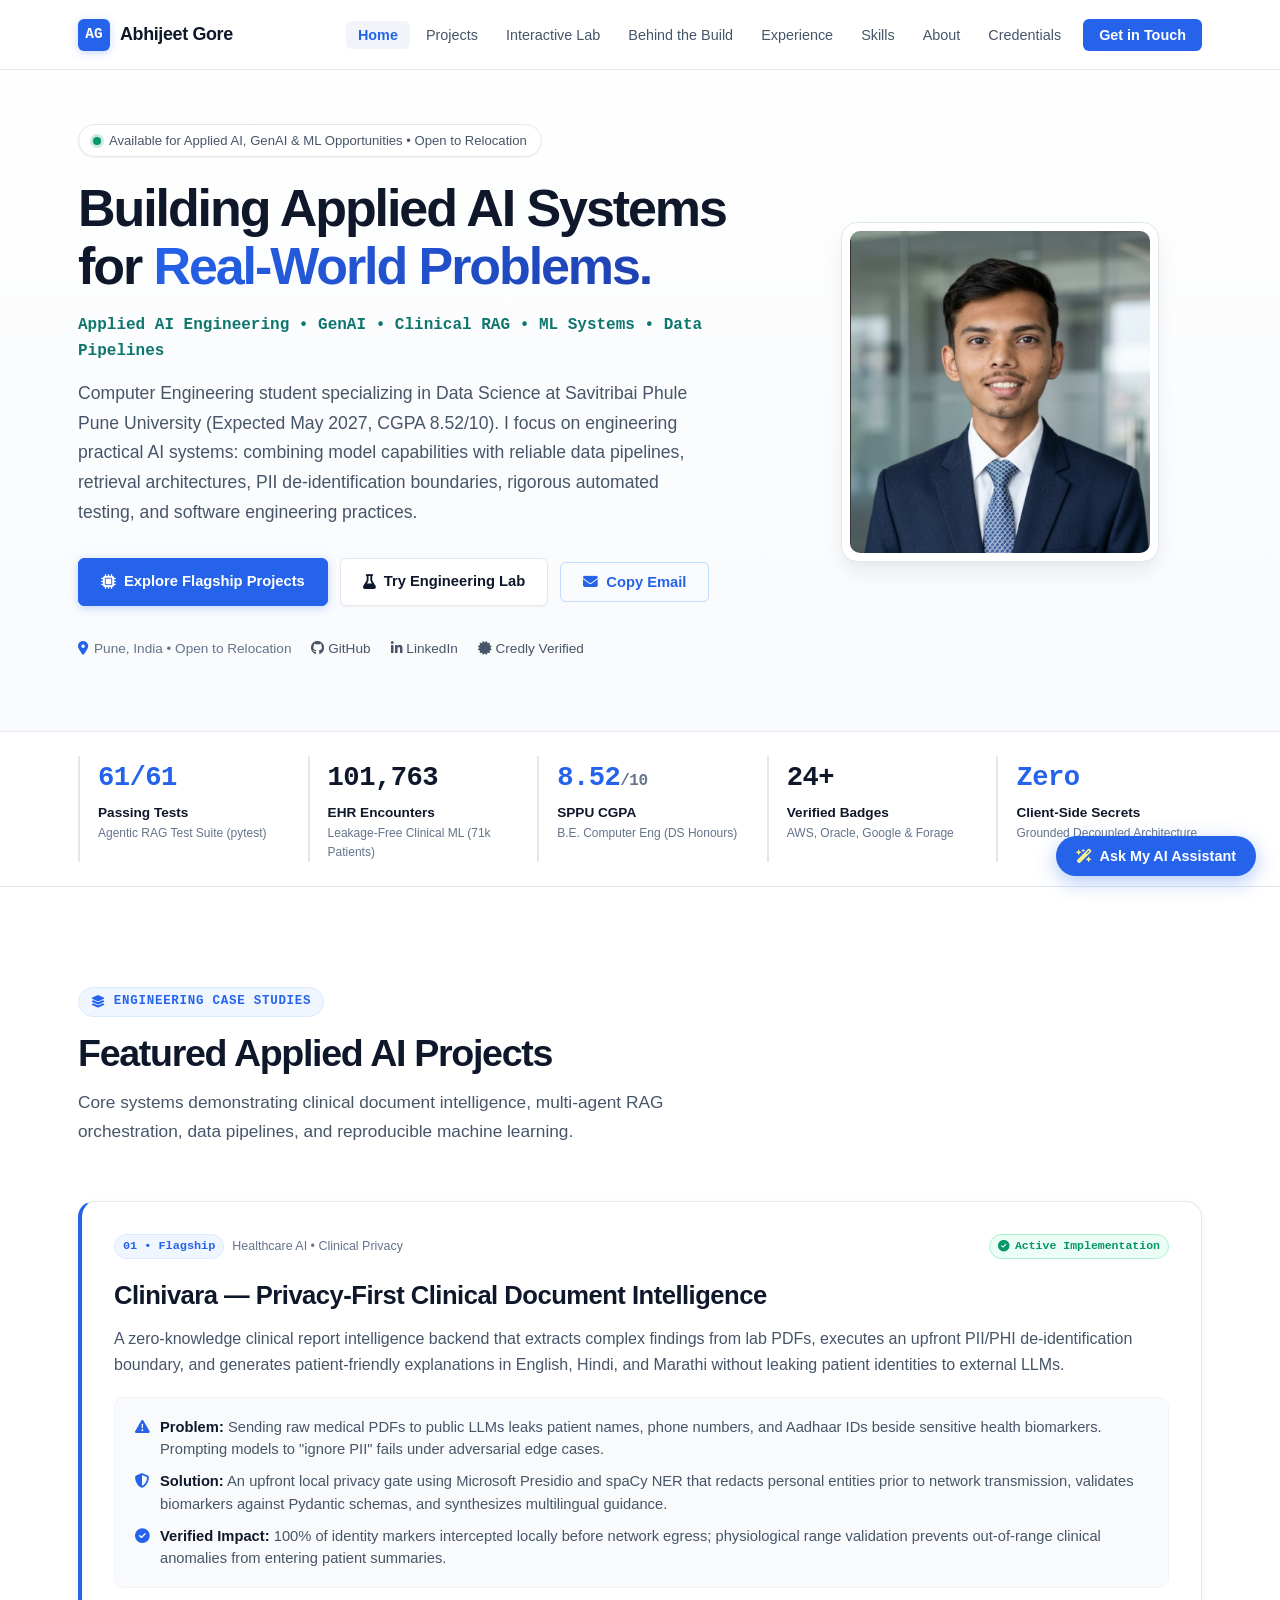
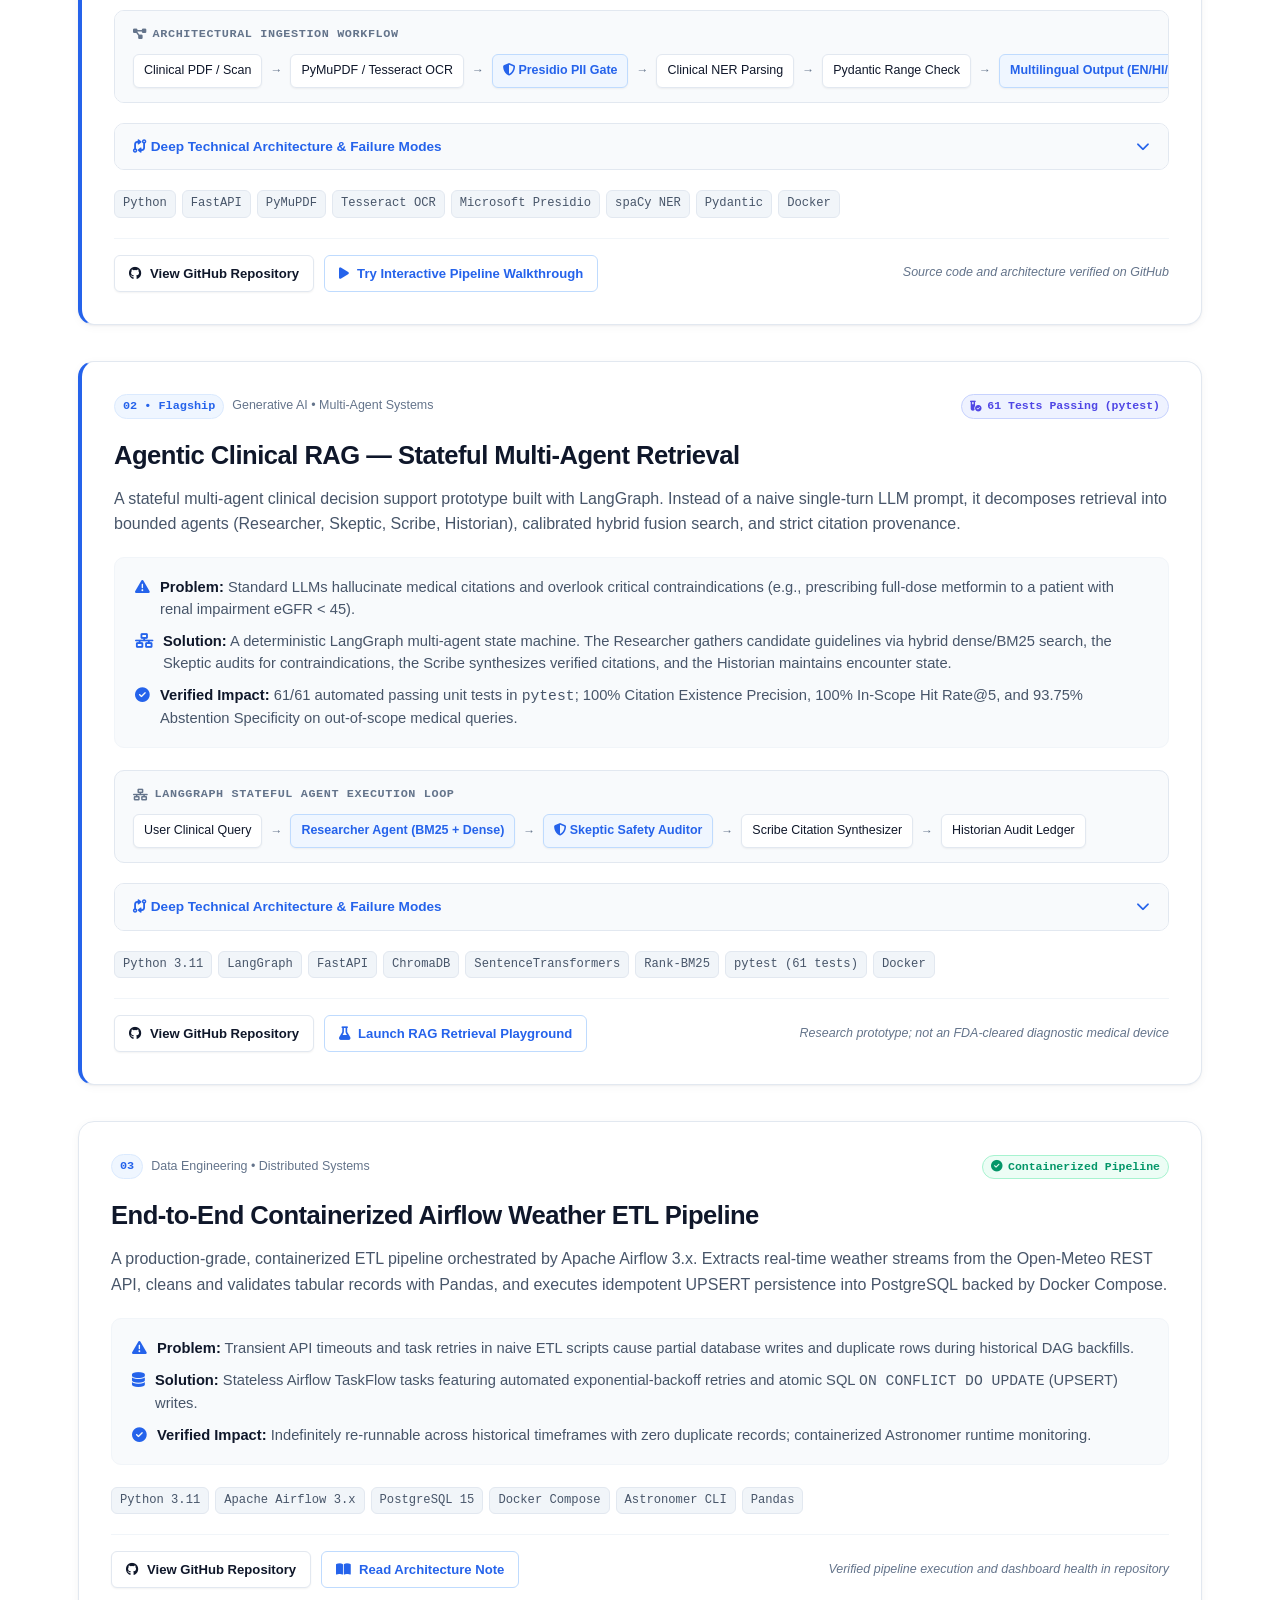
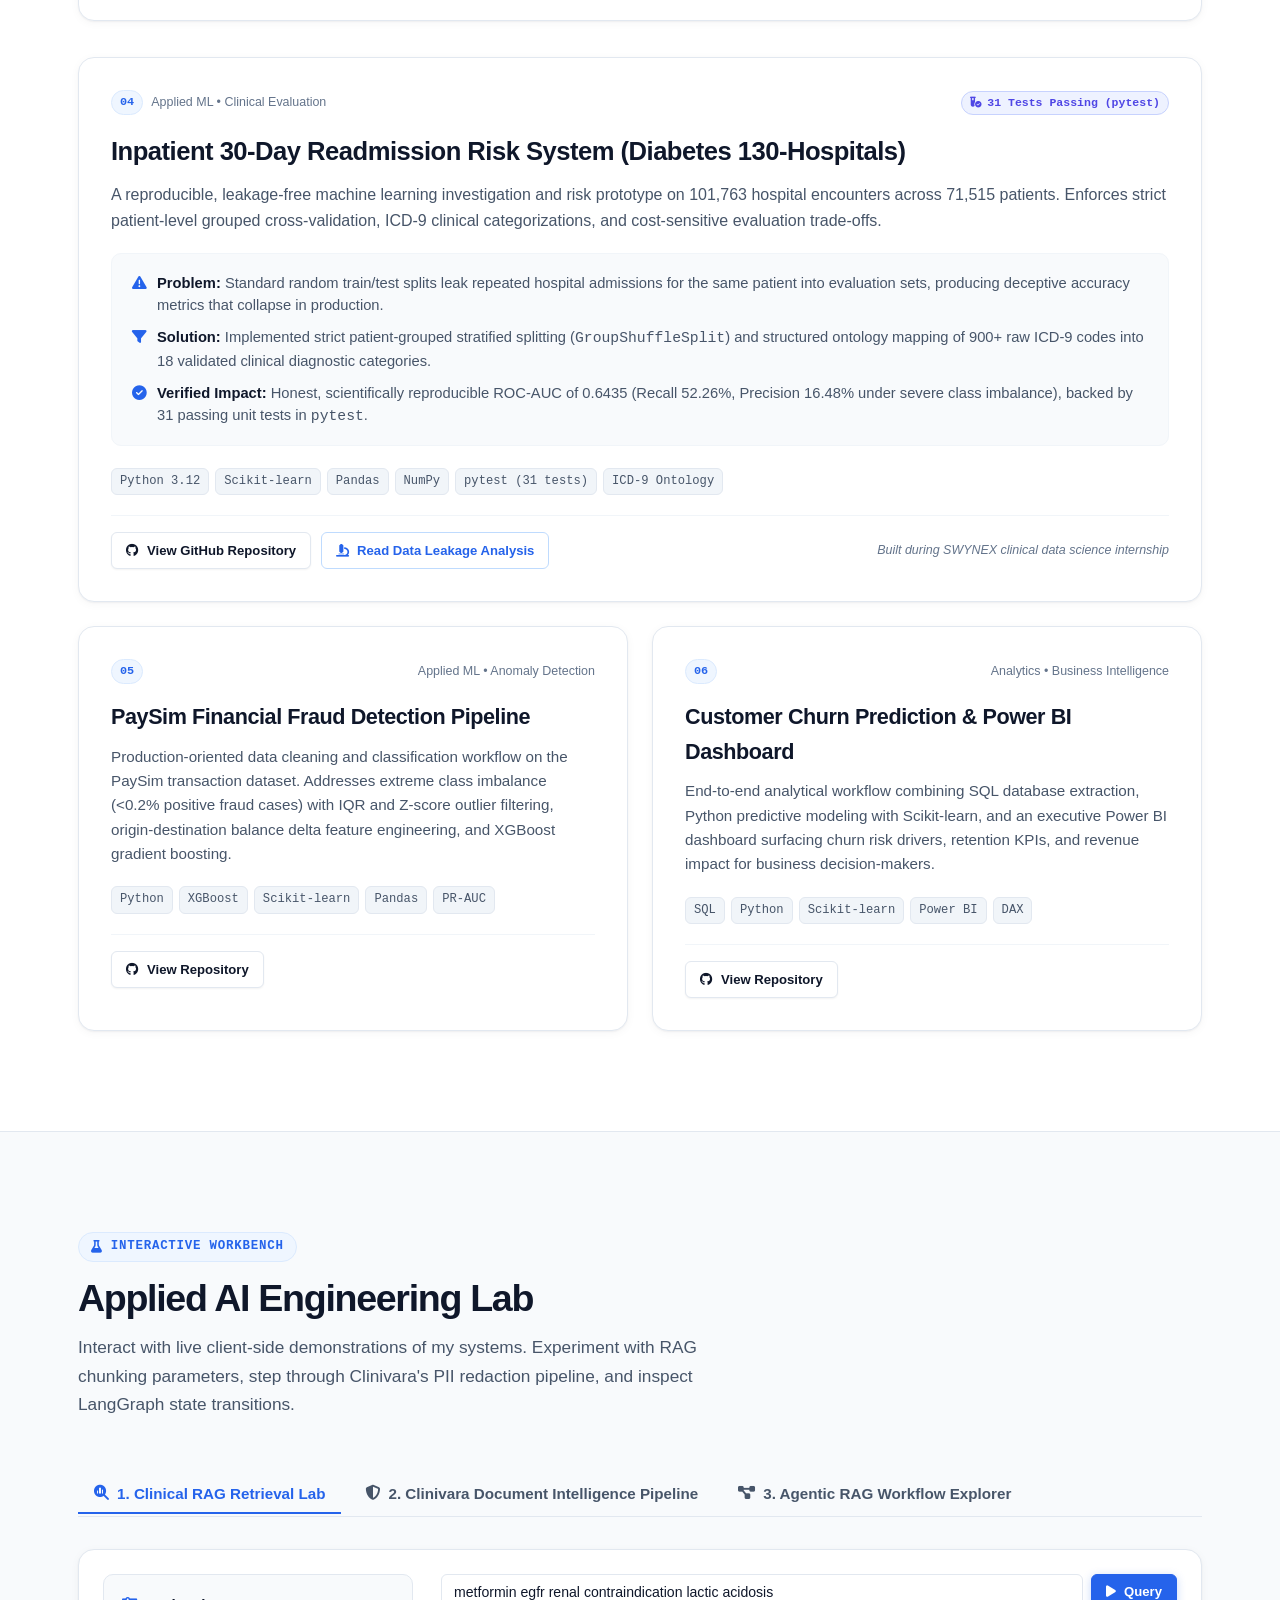
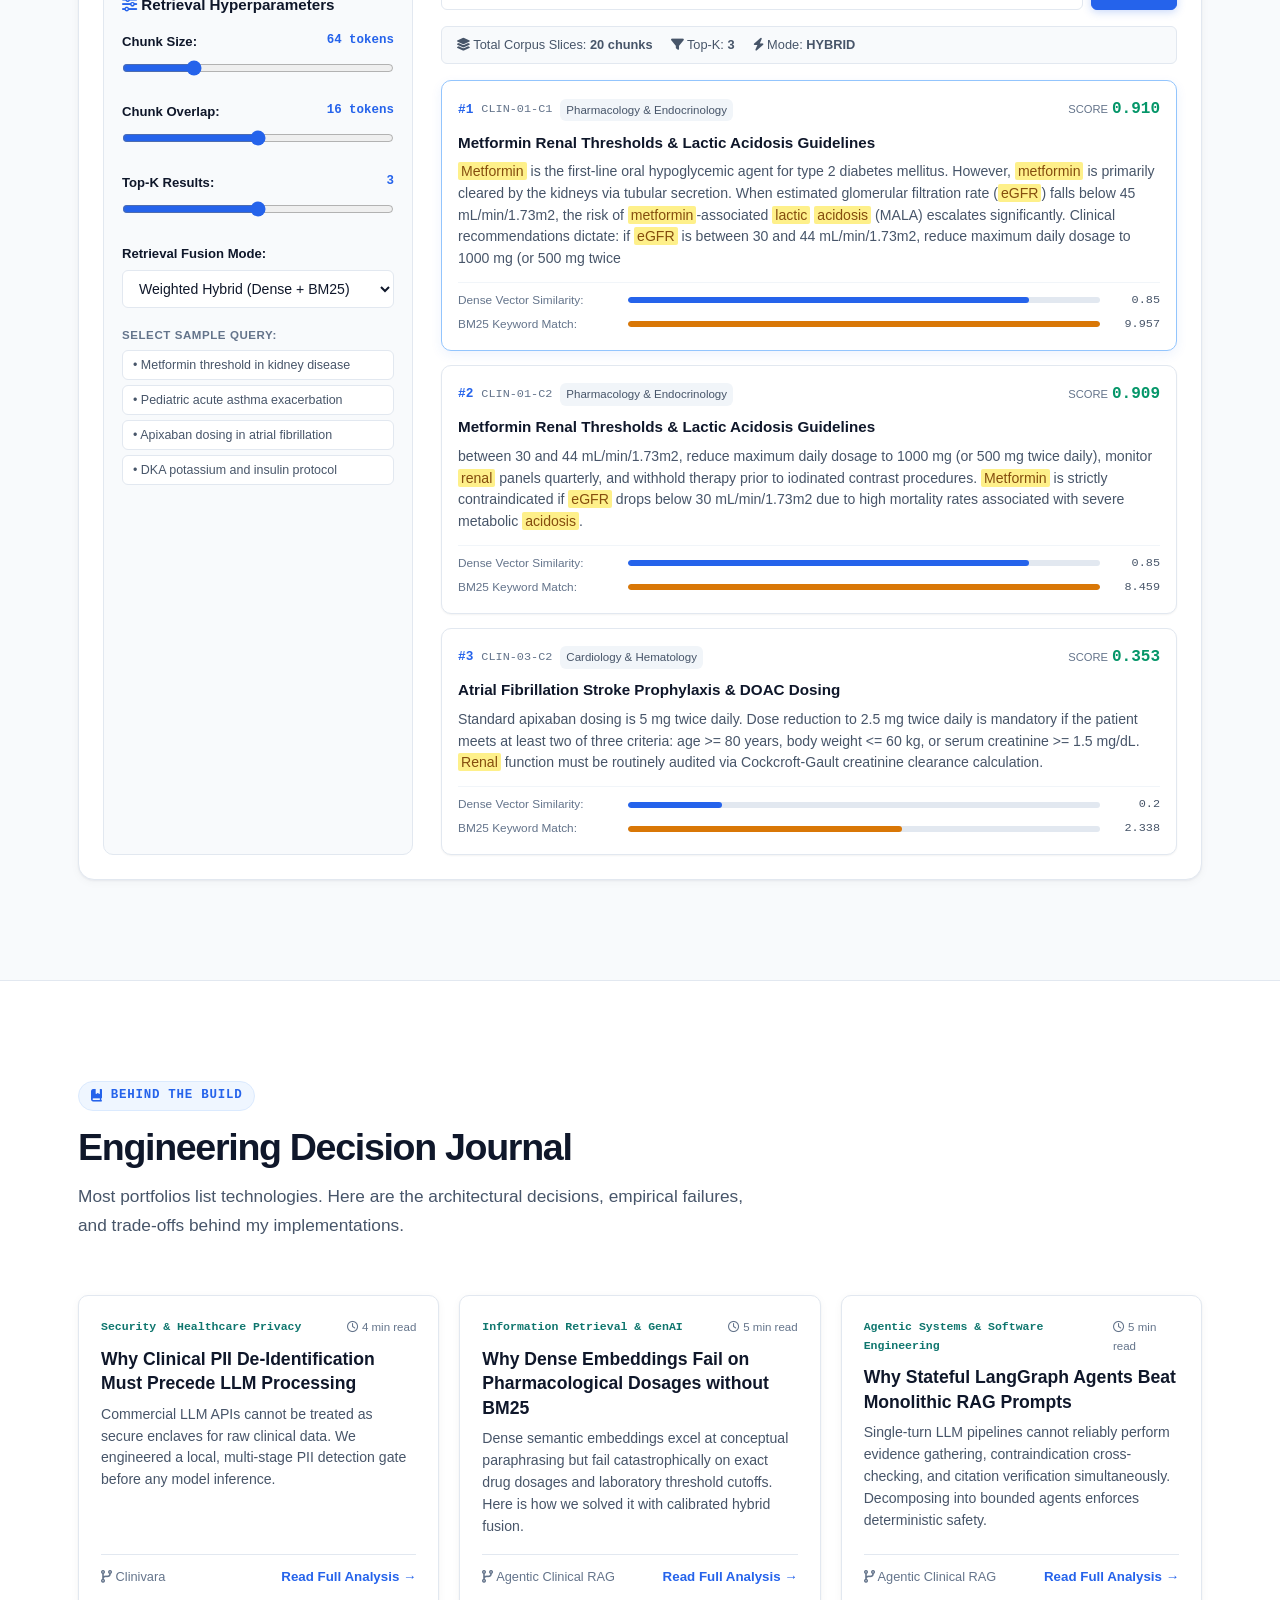
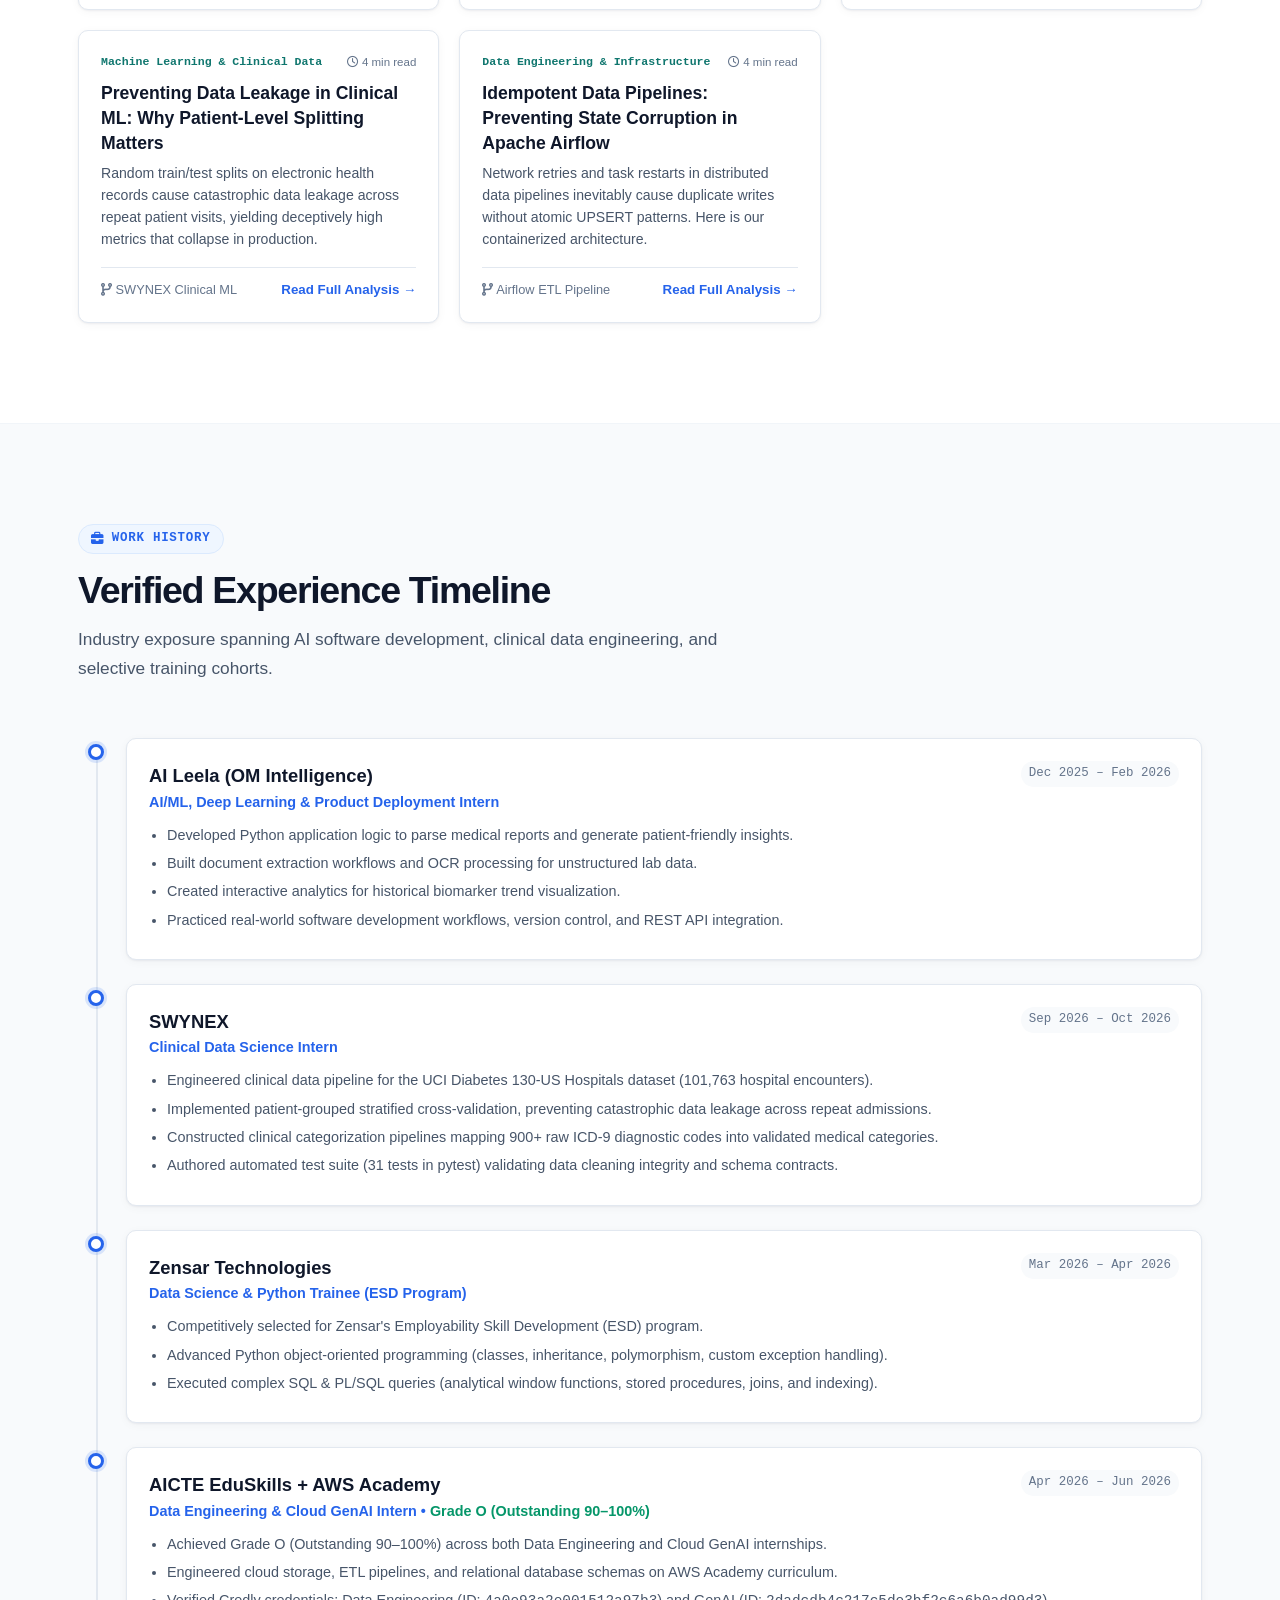
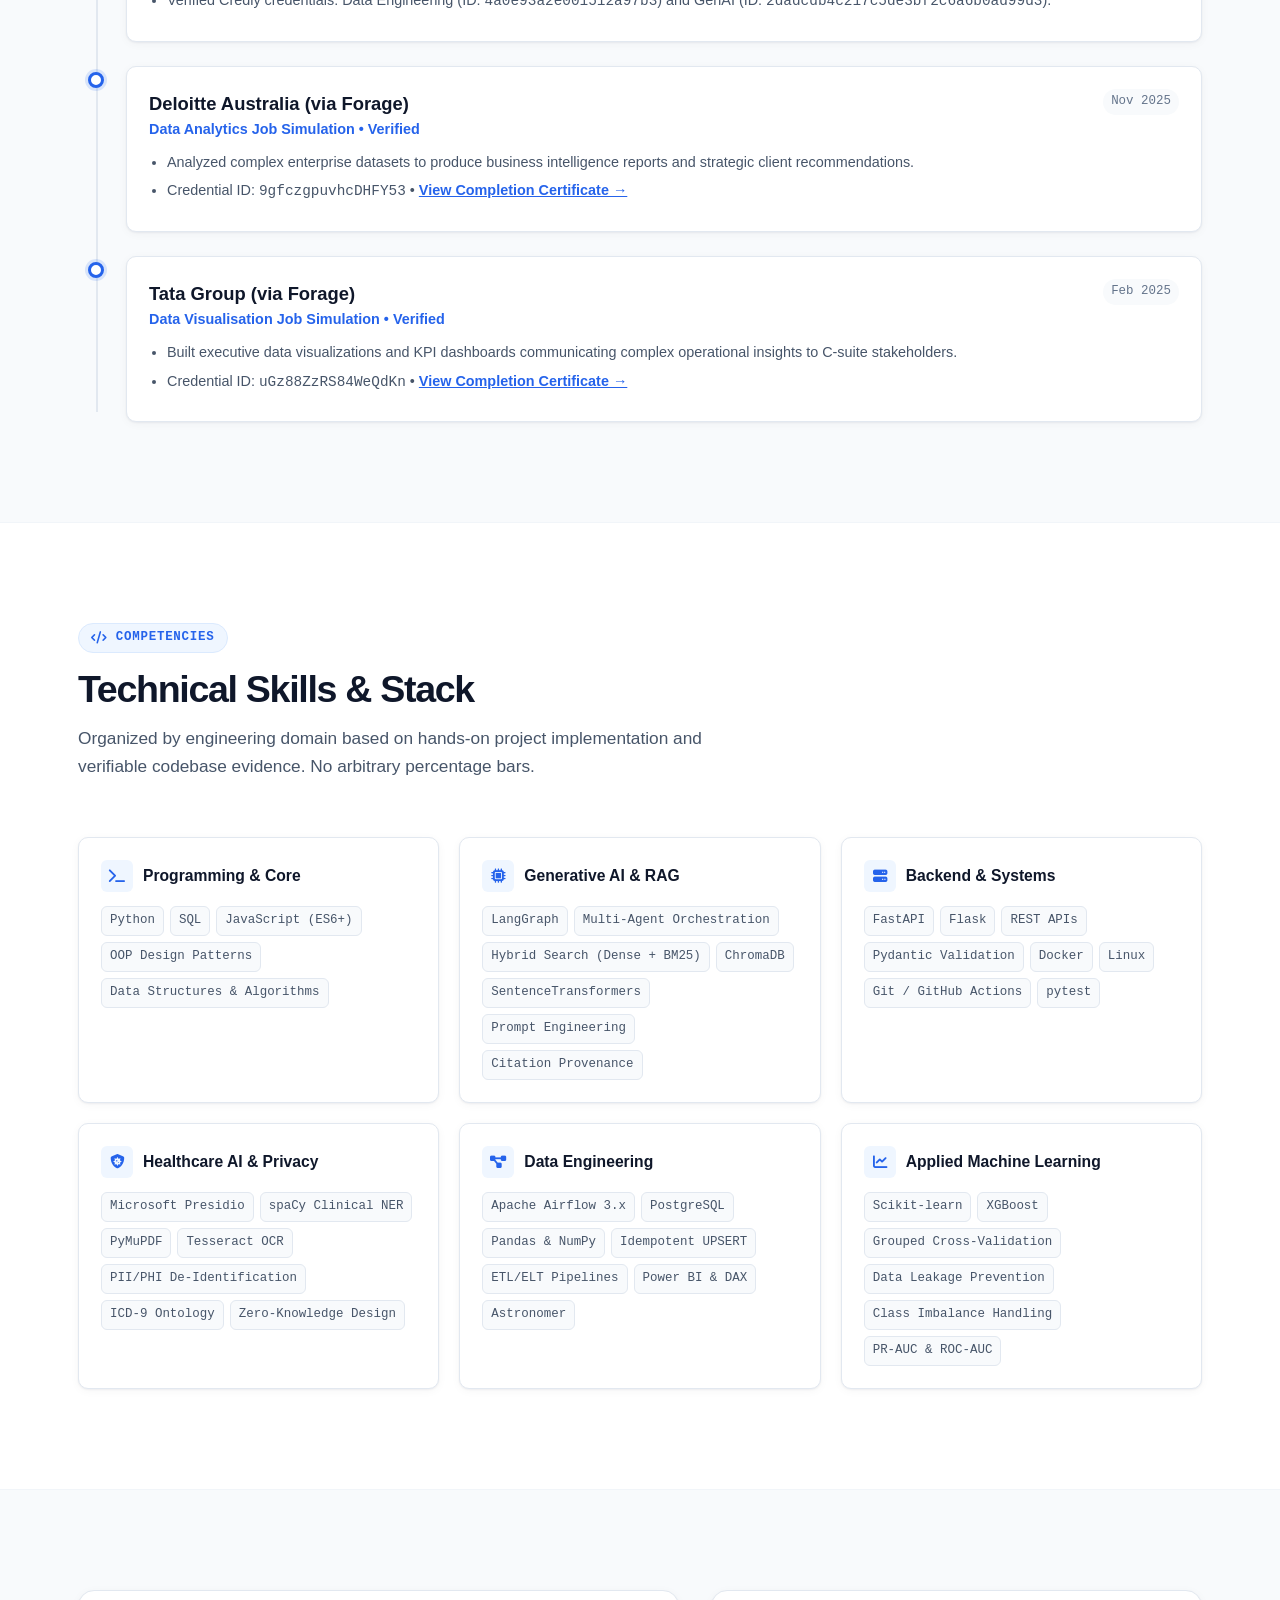
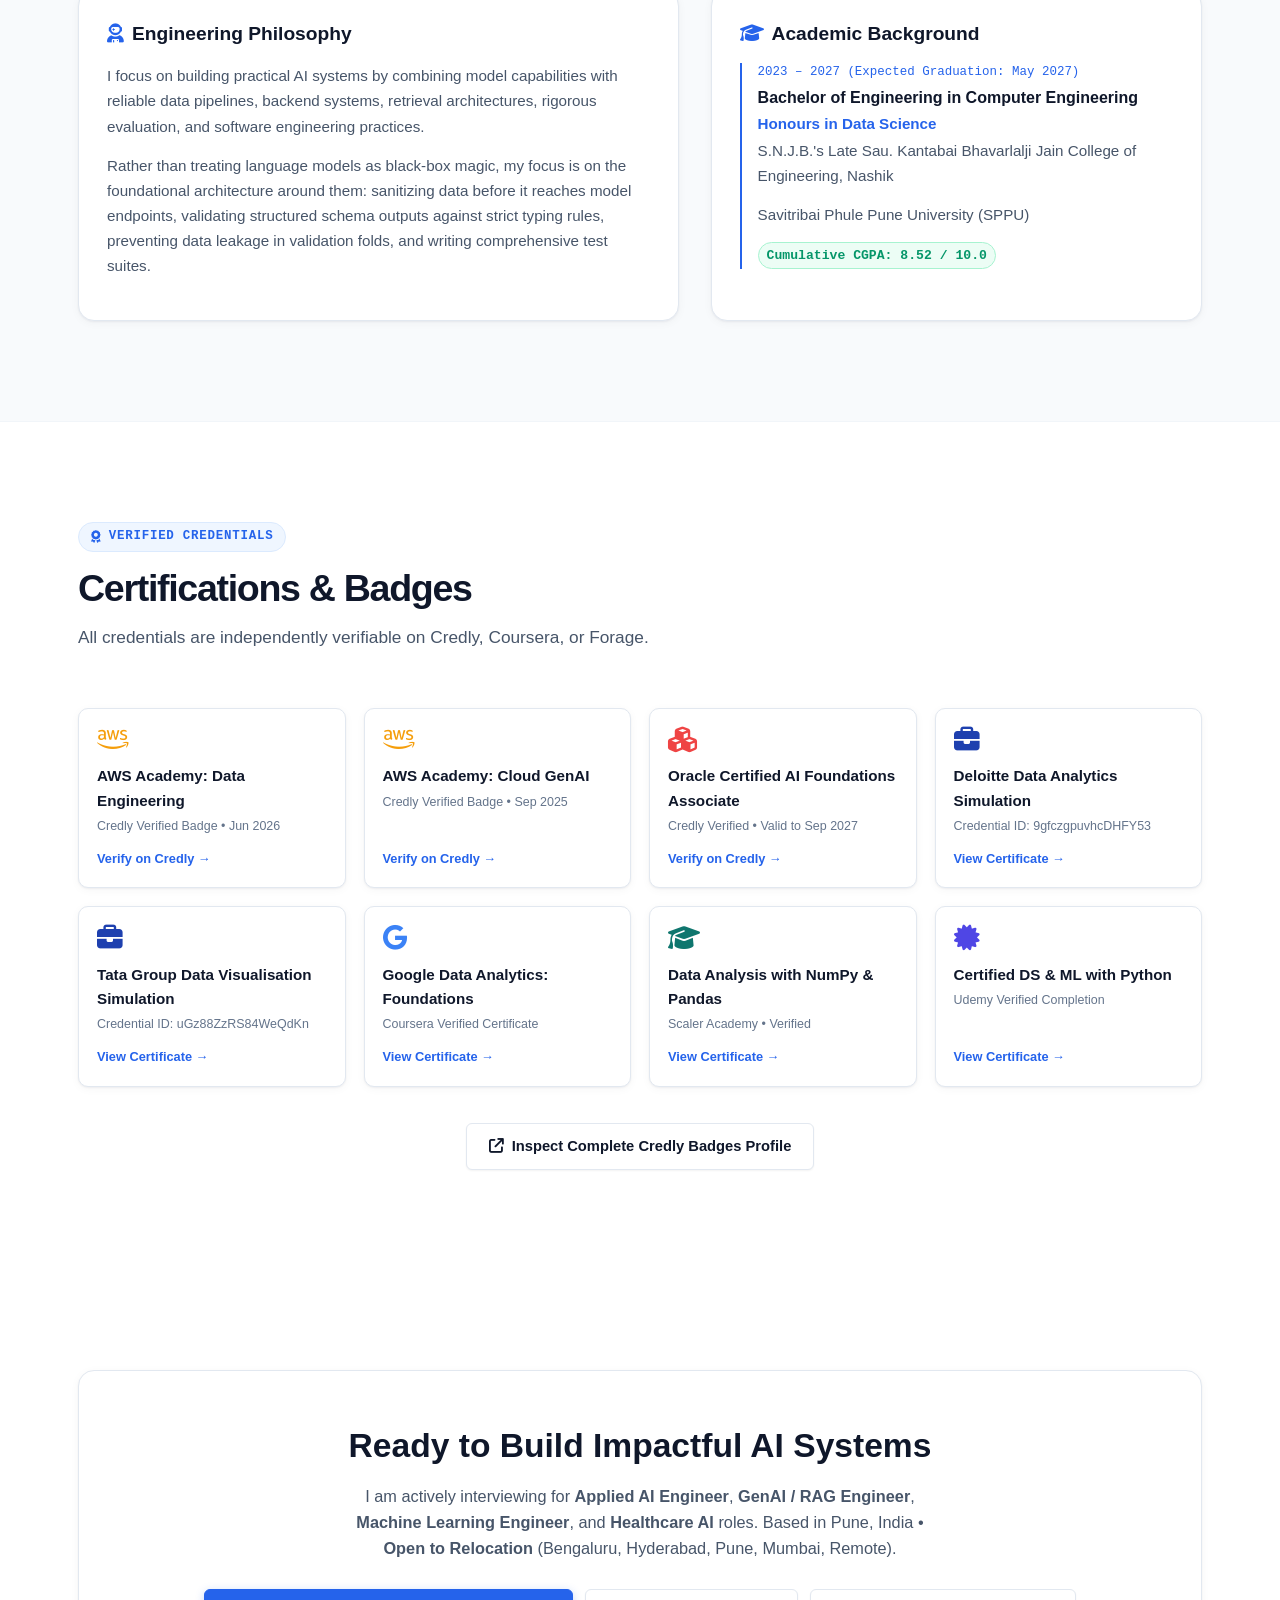
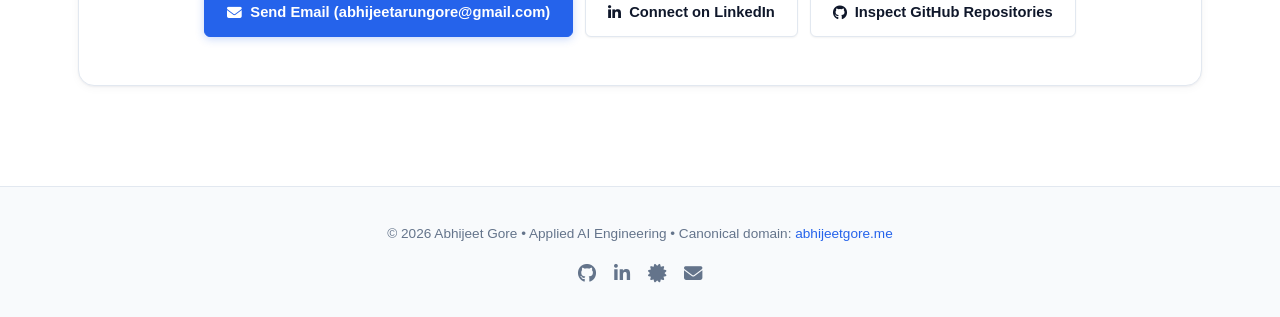
==== commit 3296c469: "fix(portfolio): fix AI assistant intent routing, update experience dates and links, remove floating " ====
--- a/index.html
+++ b/index.html
@@ -67,7 +67,6 @@
       <a href="#home" class="logo-group" aria-label="Abhijeet Gore Portfolio Home">
         <div class="logo-mark">AG</div>
         <span class="logo-text">Abhijeet Gore</span>
-        <span class="logo-tag">AI Lab 2.0</span>
       </a>
 
       <nav role="navigation" aria-label="Primary Navigation">
@@ -140,10 +139,6 @@
           <div class="hero-image-wrapper">
             <div class="hero-card-frame">
               <img src="images/perf1.png" alt="Abhijeet Gore" class="hero-avatar" loading="eager" width="300" height="360">
-              <div class="hero-floating-stat">
-                <span class="floating-stat-num">61/61</span>
-                <span class="floating-stat-lbl">Automated Tests Passing<br>in Agentic RAG CI</span>
-              </div>
             </div>
           </div>
 
@@ -737,7 +732,7 @@
                   <h3 class="exp-company">SWYNEX</h3>
                   <div class="exp-role">Clinical Data Science Intern</div>
                 </div>
-                <span class="exp-date">2025 &ndash; 2026</span>
+                <span class="exp-date">Sep 2026 &ndash; Oct 2026</span>
               </div>
               <ul class="exp-bullets">
                 <li>Engineered clinical data pipeline for the UCI Diabetes 130-US Hospitals dataset (101,763 hospital encounters).</li>
@@ -776,7 +771,7 @@
                   <h3 class="exp-company">AICTE EduSkills + AWS Academy</h3>
                   <div class="exp-role">Data Engineering &amp; Cloud GenAI Intern &bull; <span style="color: var(--accent-emerald);">Grade O (Outstanding 90–100%)</span></div>
                 </div>
-                <span class="exp-date">2025 &ndash; 2026</span>
+                <span class="exp-date">Apr 2026 &ndash; Jun 2026</span>
               </div>
               <ul class="exp-bullets">
                 <li>Achieved Grade O (Outstanding 90–100%) across both Data Engineering and Cloud GenAI internships.</li>
@@ -786,20 +781,38 @@
             </div>
           </div>
 
-          <!-- EXP 5: FORAGE SIMULATIONS -->
+          <!-- EXP 5: DELOITTE AUSTRALIA -->
           <div class="exp-item">
             <div class="exp-marker"></div>
             <div class="exp-card">
               <div class="exp-header">
                 <div>
-                  <h3 class="exp-company">Deloitte Australia &amp; Tata Group (via Forage)</h3>
-                  <div class="exp-role">Data Analytics &amp; Visualisation Job Simulations &bull; <span style="color: var(--accent-blue);">Verified</span></div>
+                  <h3 class="exp-company">Deloitte Australia (via Forage)</h3>
+                  <div class="exp-role">Data Analytics Job Simulation &bull; <span style="color: var(--accent-blue);">Verified</span></div>
                 </div>
-                <span class="exp-date">2025</span>
+                <span class="exp-date">Nov 2025</span>
               </div>
               <ul class="exp-bullets">
-                <li>Deloitte Australia Data Analytics Simulation: Interpreted enterprise datasets and formulated strategic executive recommendations (Credential ID: <code>9gfczgpuvhcDHFY53</code>).</li>
-                <li>Tata Group Data Visualisation Simulation: Built executive business dashboards communicating complex KPIs to executive stakeholders (Credential ID: <code>uGz88ZzRS84WeQdKn</code>).</li>
+                <li>Analyzed complex enterprise datasets to produce business intelligence reports and strategic client recommendations.</li>
+                <li>Credential ID: <code>9gfczgpuvhcDHFY53</code> &bull; <a href="https://www.theforage.com/completion-certificates/9PBTqmSxAf6zZTseP/io9DzWKe3PTsiS6GG_9PBTqmSxAf6zZTseP_NXp7KzAtpdQ3epcio_1762879409889_completion_certificate.pdf" target="_blank" rel="noopener noreferrer" style="color: var(--accent-blue); font-weight: 600; text-decoration: underline;">View Completion Certificate &rarr;</a></li>
+              </ul>
+            </div>
+          </div>
+
+          <!-- EXP 6: TATA GROUP -->
+          <div class="exp-item">
+            <div class="exp-marker"></div>
+            <div class="exp-card">
+              <div class="exp-header">
+                <div>
+                  <h3 class="exp-company">Tata Group (via Forage)</h3>
+                  <div class="exp-role">Data Visualisation Job Simulation &bull; <span style="color: var(--accent-blue);">Verified</span></div>
+                </div>
+                <span class="exp-date">Feb 2025</span>
+              </div>
+              <ul class="exp-bullets">
+                <li>Built executive data visualizations and KPI dashboards communicating complex operational insights to C-suite stakeholders.</li>
+                <li>Credential ID: <code>uGz88ZzRS84WeQdKn</code> &bull; <a href="https://forage-uploads-prod.s3.amazonaws.com/completion-certificates/ifobHAoMjQs9s6bKS/MyXvBcppsW2FkNYCX_ifobHAoMjQs9s6bKS_NXp7KzAtpdQ3epcio_1738598158650_completion_certificate.pdf" target="_blank" rel="noopener noreferrer" style="color: var(--accent-blue); font-weight: 600; text-decoration: underline;">View Completion Certificate &rarr;</a></li>
               </ul>
             </div>
           </div>
